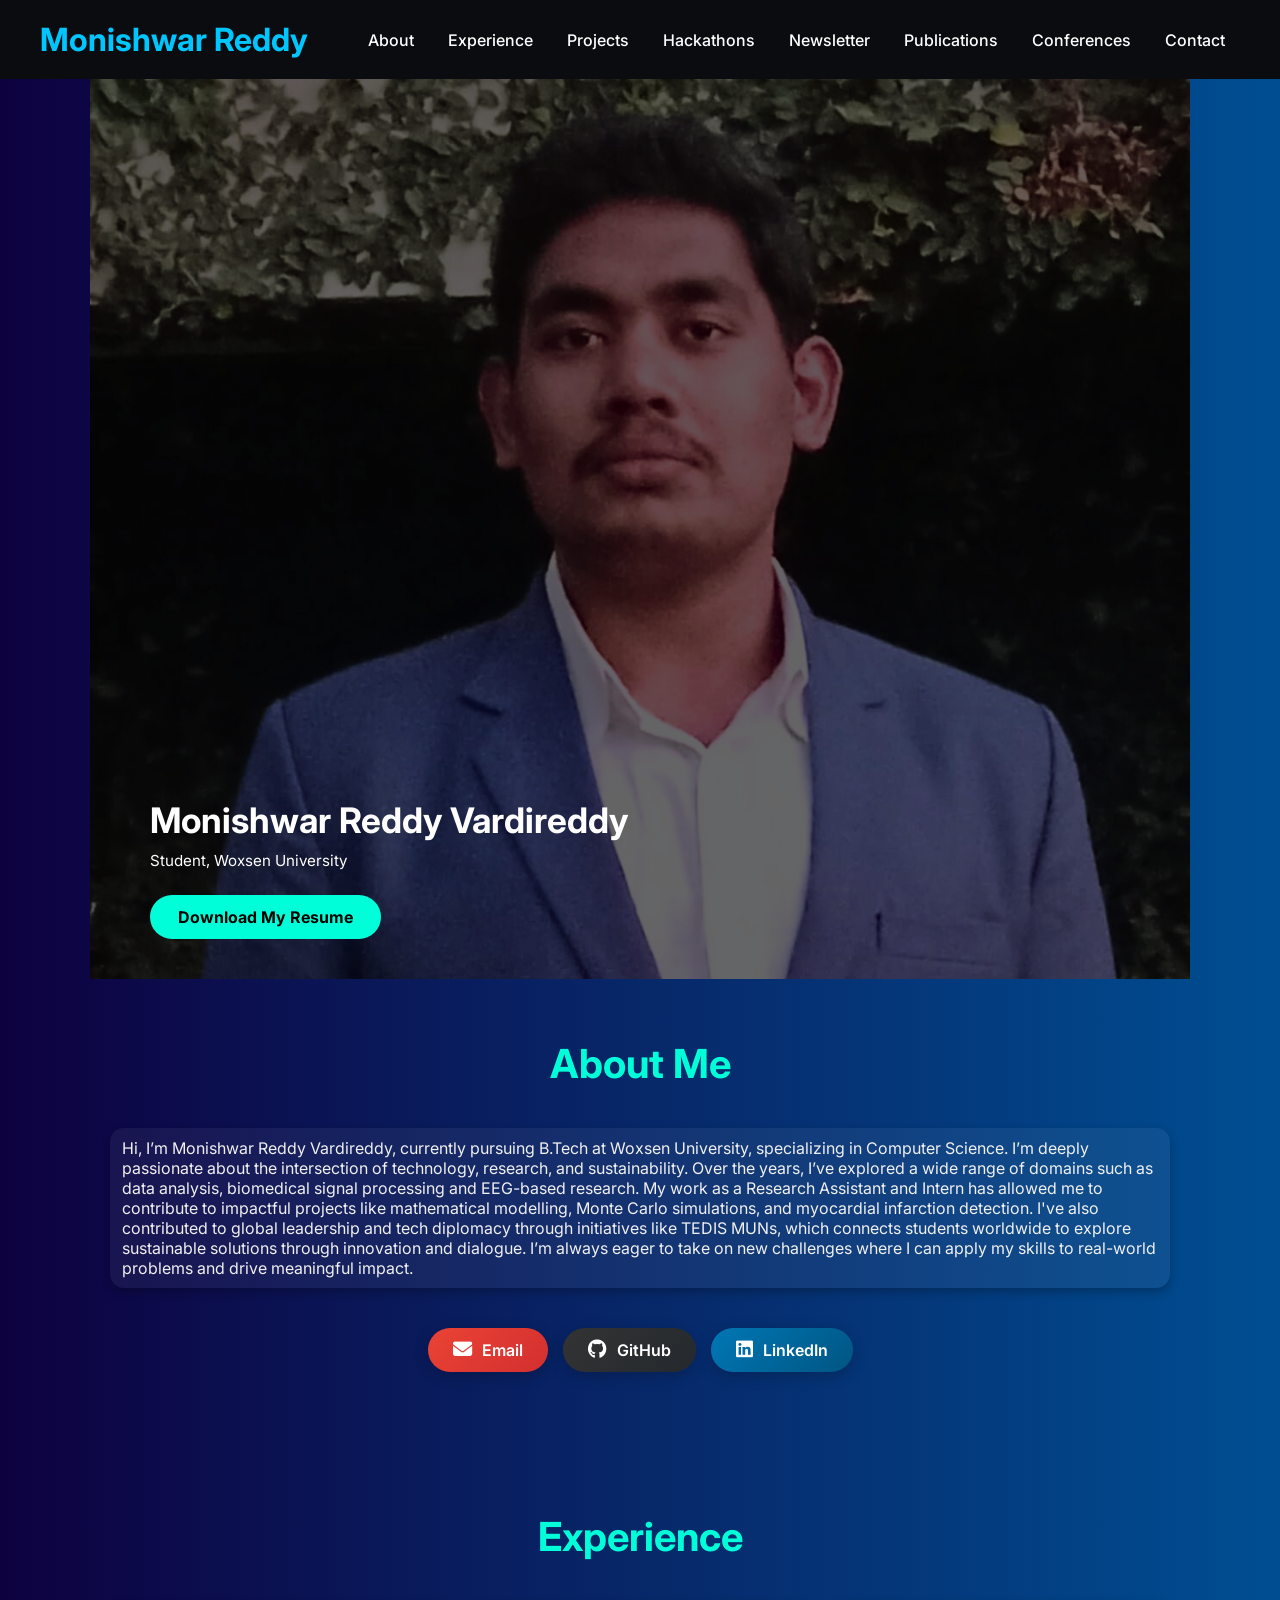
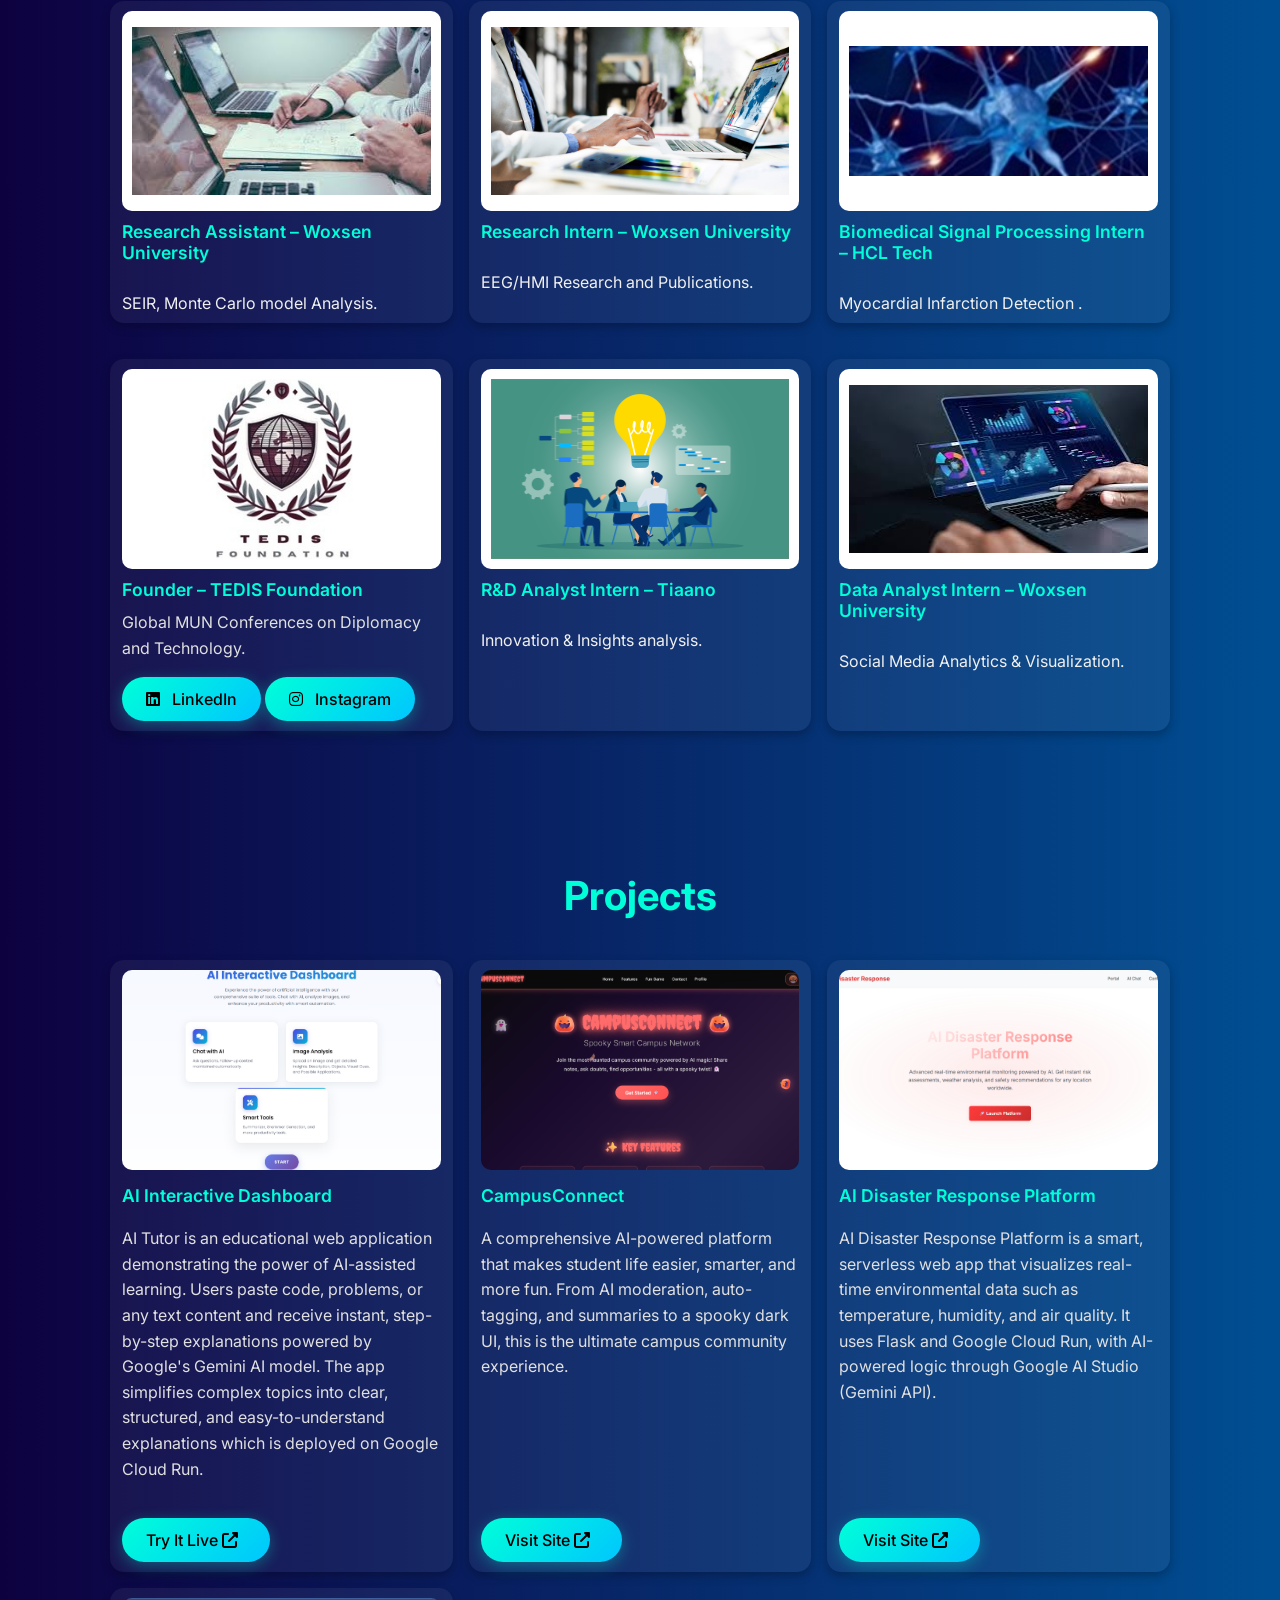
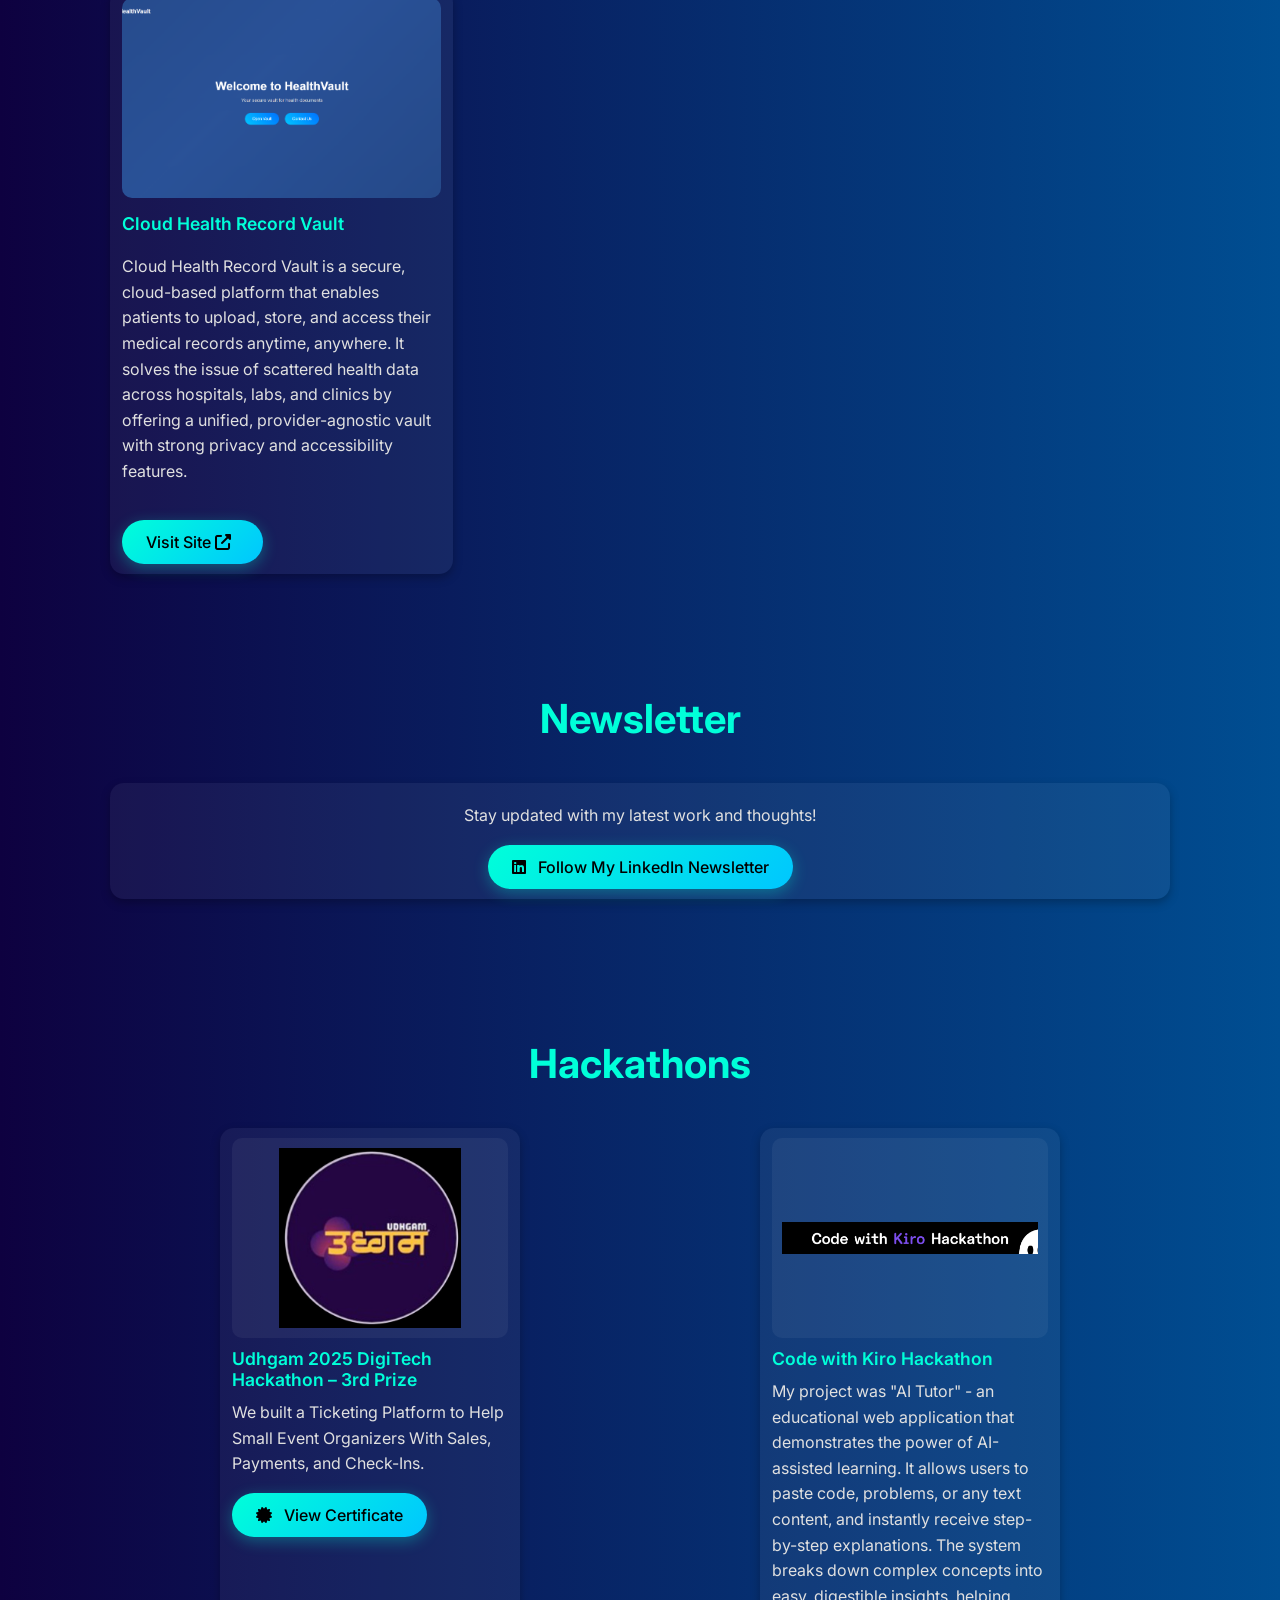
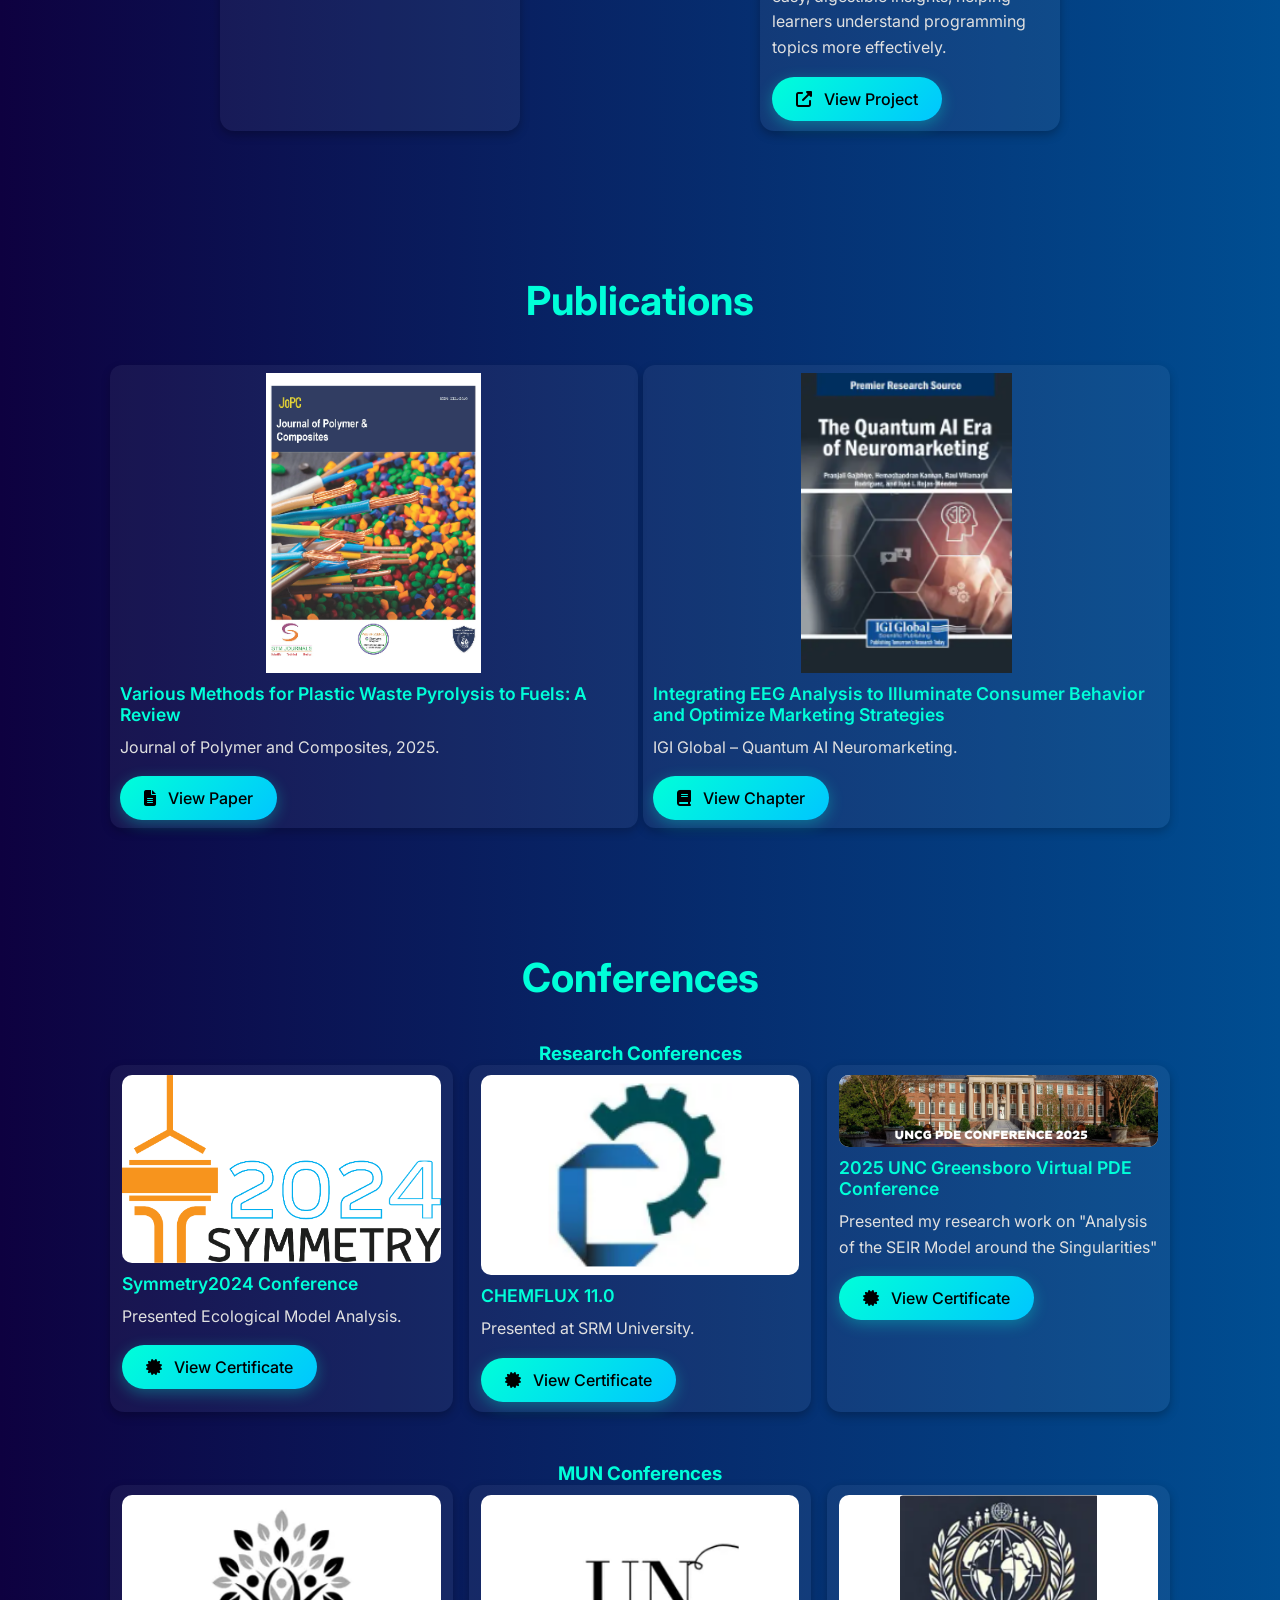
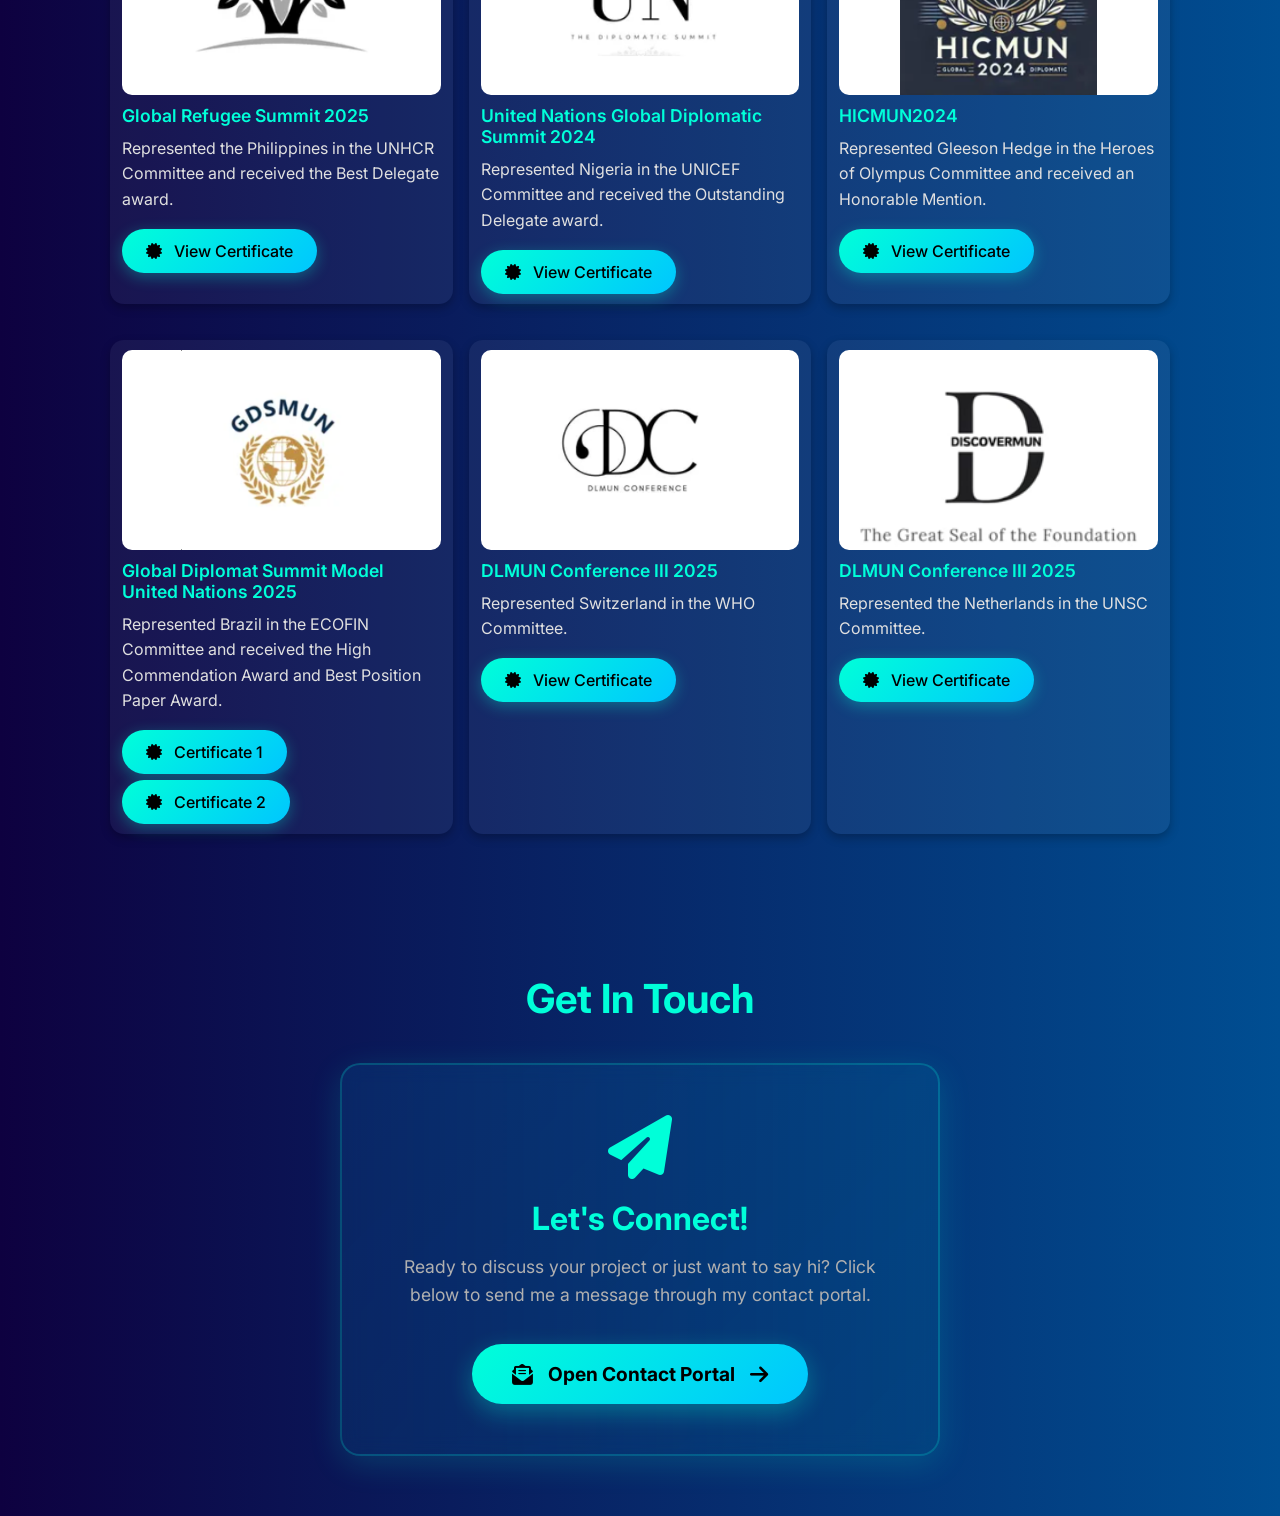
==== index.html @ 196ec6c8 "Updated website with new version" ====
<!DOCTYPE html>
<html lang="en">
<head>
  <meta charset="UTF-8">
  <meta name="viewport" content="width=device-width, initial-scale=1.0">
  <title>V. Monishwar Reddy  | Portfolio</title>
  <link rel="stylesheet" href="https://cdnjs.cloudflare.com/ajax/libs/font-awesome/6.4.0/css/all.min.css">
  <link href="https://fonts.googleapis.com/css2?family=Inter:wght@400;600;700&display=swap" rel="stylesheet">
  <style>
    * {
      margin: 0;
      padding: 0;
      box-sizing: border-box;
      font-family: 'Inter', sans-serif;
      scroll-behavior: smooth;
    }

    body {
      background: linear-gradient(to right, #0e0140, #004e92);
      color: #f0f0f0;
    }

    header {
      background: #0b0c10;
      padding: 20px 40px;
      display: flex;
      justify-content: space-between;
      align-items: center;
      flex-wrap: wrap;
      position: sticky;
      top: 0;
      z-index: 999;
    }

    header h1 {
      font-size: 2rem;
      color: #00c6ff;
    }

    nav a {
      color: #fff;
      margin: 0 15px;
      text-decoration: none;
      font-weight: 500;
      transition: color 0.3s;
    }

    nav a:hover {
      color: #00ffd9;
    }

    .hero {
      background: #6e6d6d; /* Fallback */
      display: flex;
      align-items: flex-end;
      justify-content: flex-start;
      height: 100vh; /* Full viewport height */
      width: 100vw; /* Full viewport width */
      text-align: left;
      position: relative;
      padding: 40px 60px;
      overflow: hidden;
    }
    .slideshow-container {
      position: absolute;
      top: 0;
      left: 0;
      height: 100vh;
      width: 100%;
      z-index: 0;
      overflow: hidden;
    }

    .slide {
      position: absolute;
      top: 0;
      left: 0;
      width: 100%;
      height: 100%;

      object-fit: cover;
      opacity: 0;
      transition: opacity 1s ease-in-out;
    }

    .slide.active {
      opacity: 1; /* Set this to your preferred opacity */
      z-index: 1;
    }

    .hero::after {
      content: "";
      position: absolute;
      inset: 0;
      background: rgba(0, 0, 0, 0.6);
    }

    .hero-content {
      position: relative;
      max-width: 500px;
      color: #fff;
      z-index: 1;
      text-align: absolute;
    }

    .hero-content h1 {
      font-size: 2.2rem;
      margin-bottom: 10px;
    }

    .hero-content p {
      font-size: 0.95rem;
      margin: 5px 0;
    }

    .resume-button {
      background: #00ffd9;
      color: #000;
      padding: 12px 28px;
      border-radius: 30px;
      text-decoration: none;
      font-weight: bold;
      margin-top: 20px;
      display: inline-block;
    }

    .resume-button:hover {
      background: #0ff;
    }

    section {
      padding: 60px 20px;
      max-width: 1100px;
      margin: auto;
    }

    section h2 {
      text-align: center;
      font-size: 2.5rem;
      color: #00ffd9;
      margin-bottom: 40px;
    }

    .card, .card-grid .card {
      background: rgba(255, 255, 255, 0.05);
      padding: 10px 12px;
      border-radius: 14px;
      box-shadow: 0 4px 10px rgba(0,0,0,0.25);
      margin-bottom: 20px;
      transition: transform 0.3s;
    }

    .card:hover {
      transform: translateY(-5px);
    }

    .card-grid {
      display: grid;
      grid-template-columns: repeat(auto-fit, minmax(280px, 1fr));
      gap: 16px;
    }

    .card img {
      width: 100%;
      height: auto;
      max-height: 300px; /* Fixed height */

      object-fit: Cover;

      border-radius: 10px;
      margin-bottom: 10px;
      background: None; 
      padding: 0; /* Optional padding inside the white box */
      display: block;
      margin: 0 auto 10px auto;
      
    }
    .tedis-img {
      width: auto;
      height: auto;
       /* you can adjust this to make it bigger */
      object-fit: contain;
      display: block;
      margin: 0 auto 10px auto;
      background-color: #fff; /* optional for logos */
      padding: 8px;
      border-radius: 10px;
    }

    /* Make all Experience section images equal size */
    #Experience .card img {
      width: 100%;
      height: 200px;
      object-fit: contain;
      background-color: #fff;
      padding: 10px;
      border-radius: 10px;
      margin-bottom: 10px;
    }

    #publications .card-grid {
      display: grid;
      grid-template-columns: repeat(auto-fit, minmax(280px, 1fr));
      gap: 5px;
    }

    #publications .card {
      background: rgba(255, 255, 255, 0.05);
      padding: 8px 10px;
      border-radius: 12px;
      box-shadow: 0 4px 10px rgba(0, 0, 0, 0.2);
      transition: transform 0.3s;
      margin-bottom: 5px;
      width: 100%;
    }

    #publications .card img {
      width: 100%;
      height: auto;
      object-fit: contain;
      border-radius: 10px;
      margin-bottom: 10px;
      background: transparent;
    }

    #conferences .card img {
      height: auto !important;
      max-height: 200px !important;
      object-fit: contain !important;
      background-color: #fff;
    }
    #hackathons .card-grid {
      display: grid;
      grid-template-columns: repeat(auto-fit, minmax(280px, 1fr));
      gap: 20px;
    }

    #hackathons .card {
      background: rgba(255, 255, 255, 0.05);
      padding: 10px 12px;
      border-radius: 14px;
      box-shadow: 0 4px 10px rgba(0, 0, 0, 0.25);
      transition: transform 0.3s;
      margin-bottom: 25px;
      max-width: 300px;                   /* Set max width for uniformity */
      margin-left: auto;
      margin-right: auto;
    }

    #hackathons .card img {
      width: 100%;
      height: 200px;
      object-fit: contain;
      border-radius: 10px;
      margin-bottom: 10px;
      background-color: rgba(255, 255, 255, 0.05);
      padding: 10px;
    }
    .card strong {
      display: block;
      margin-bottom: 10px;
      font-weight: 600;
      color: #00ffd9;
      font-size: 1.1rem;
    }

    .card p {
      margin: 10px 0;
      line-height: 1.6;
      color: #e0e0e0;
    }

    .card a {
      display: inline-block;
      margin-top: 6px;
      color: #00ffd9;
      text-decoration: none;
      font-weight: 500;
    }

    .card a:hover {
      text-decoration: underline;
      color: #00c6ff;
    }

    /* Button Links for Cards */
    .btn-link {
      display: block;
      background: linear-gradient(135deg, #00ffd9, #00c6ff);
      color: #000 !important;
      padding: 12px 24px;
      border-radius: 25px;
      text-decoration: none;
      font-weight: 700;
      margin-top: 12px;
      transition: all 0.3s ease;
      box-shadow: 0 4px 15px rgba(0, 255, 217, 0.3);
      text-align: center;
      width: fit-content;
    }

    .btn-link:hover {
      transform: translateY(-2px);
      box-shadow: 0 6px 20px rgba(0, 255, 217, 0.5);
      text-decoration: none;
      color: #000 !important;
    }

    .btn-link i {
      margin-right: 8px;
    }

    /* Projects Section */
    #projects .card {
      display: flex;
      flex-direction: column;
      height: 100%;
    }

    #projects .card img {
      width: 100%;
      height: 200px;
      object-fit: cover;
      border-radius: 10px;
      margin-bottom: 15px;
    }

    #projects .card-content {
      flex: 1;
      display: flex;
      flex-direction: column;
    }

    #projects .card p {
      flex: 1;
      margin: 10px 0;
      line-height: 1.6;
    }
    #newsletter .card {
      text-align: center;
    }

    .newsletter-button {
      background-color: #000011;
      color: #00ffd9;
      padding: 12px 25px;
      border-radius: 30px;
      display: inline-block;
      font-weight: 600;
    }

    /* Social Links Buttons */
    .social-links-card {
      display: flex;
      gap: 15px;
      justify-content: center;
      flex-wrap: wrap;
      margin-top: 20px;
      padding: 20px;
    }

    .social-btn {
      display: inline-flex;
      align-items: center;
      gap: 10px;
      padding: 12px 25px;
      border-radius: 30px;
      text-decoration: none;
      font-weight: 600;
      font-size: 1rem;
      transition: all 0.3s ease;
      box-shadow: 0 4px 15px rgba(0, 0, 0, 0.2);
    }

    .social-btn i {
      font-size: 1.2rem;
    }

    .email-btn {
      background: linear-gradient(135deg, #ea4335, #d32f2f);
      color: #fff;
    }

    .email-btn:hover {
      transform: translateY(-3px);
      box-shadow: 0 6px 20px rgba(234, 67, 53, 0.4);
    }

    .github-btn {
      background: linear-gradient(135deg, #333, #24292e);
      color: #fff;
    }

    .github-btn:hover {
      transform: translateY(-3px);
      box-shadow: 0 6px 20px rgba(36, 41, 46, 0.4);
    }

    .linkedin-btn {
      background: linear-gradient(135deg, #0077b5, #005582);
      color: #fff;
    }

    .linkedin-btn:hover {
      transform: translateY(-3px);
      box-shadow: 0 6px 20px rgba(0, 119, 181, 0.4);
    }

    /* Contact Portal Card */
    .contact-portal-card {
      background: linear-gradient(135deg, rgba(0, 198, 255, 0.1), rgba(0, 255, 217, 0.05));
      border: 2px solid rgba(0, 255, 217, 0.2);
      border-radius: 20px;
      padding: 50px 40px;
      max-width: 600px;
      margin: 0 auto;
      box-shadow: 0 8px 32px rgba(0, 255, 217, 0.15);
      backdrop-filter: blur(10px);
      text-align: center;
    }

    .contact-header {
      margin-bottom: 35px;
    }

    .contact-header i {
      font-size: 4rem;
      color: #00ffd9;
      margin-bottom: 20px;
      display: block;
    }

    .contact-header h3 {
      font-size: 2rem;
      color: #00ffd9;
      margin-bottom: 15px;
    }

    .contact-header p {
      color: #b0b0b0;
      font-size: 1.1rem;
      line-height: 1.6;
    }

    .contact-portal-btn {
      display: inline-flex;
      align-items: center;
      gap: 15px;
      background: linear-gradient(135deg, #00ffd9, #00c6ff);
      color: #000;
      padding: 18px 40px;
      border-radius: 50px;
      text-decoration: none;
      font-size: 1.2rem;
      font-weight: 700;
      transition: all 0.3s ease;
      box-shadow: 0 8px 25px rgba(0, 255, 217, 0.3);
    }

    .contact-portal-btn:hover {
      transform: translateY(-5px);
      box-shadow: 0 12px 35px rgba(0, 255, 217, 0.5);
    }

    .contact-portal-btn i {
      font-size: 1.3rem;
    }

    footer {
      background: #0b0c10;
      text-align: center;
      padding: 30px 20px;
      font-size: 0.9rem;
      color: #aaa;
    }

    section.visible {
      opacity: 1;
      transform: translateY(0);
      transition: opacity 0.6s ease-out, transform 0.6s ease-out;
    }

    section:not(.visible) {
      opacity: 0;
      transform: translateY(40px);
    }

    @media (max-width: 768px) {
      header {
        flex-direction: column;
        align-items: flex-start;
      }

      nav {
        display: flex;
        flex-wrap: wrap;
        gap: 15px;
        margin-top: 10px;
      }

      .hero-content h1 {
        font-size: 2.2rem;
      }

      .hero-content p {
        font-size: 1rem;
      }

      .card-grid {
        grid-template-columns: 1fr;
      }
      .tedis-img {
        height: 100px;
        width: auto;
        object-fit: contain;
        display: block;
        margin: 0 auto 10px auto;
        background-color: transparent;
      }

      .contact-portal-card {
        padding: 35px 25px;
      }

      .contact-header h3 {
        font-size: 1.5rem;
      }

      .contact-portal-btn {
        font-size: 1rem;
        padding: 15px 30px;
      }

      .social-links-card {
        flex-direction: column;
        align-items: stretch;
      }

      .social-btn {
        justify-content: center;
      }
    }
    
  </style>
  <script>
    window.addEventListener('scroll', () => {
      document.querySelectorAll('section').forEach(section => {
        const top = section.getBoundingClientRect().top;
        const threshold = window.innerHeight * 0.85;
        if (top < threshold) {
          section.classList.add('visible');
        }
      });
    });

  </script>
</head>
<body>
  <header>
    <h1>Monishwar Reddy</h1>
    <nav>
      <a href="#about">About</a>
      <a href="#Experience">Experience</a>
      <a href="#projects">Projects</a>
      <a href="#hackathons">Hackathons</a>
      <a href="#newsletter">Newsletter</a>
      <a href="#publications">Publications</a>
      <a href="#conferences">Conferences</a>
      <a href="#contact">Contact</a>
    </nav>
  </header>

  <section class="hero">
    <div class="slideshow-container">
    <img class="slide" src="monishwar-1.jpg" alt="Slide 1" />
    <img class="slide" src="monishwares-2.jpeg" alt="Slide 2" />
    <img class="slide" src="monishwar-3.jpeg" alt="Slide 3" />
    <img class="slide" src="monishwar-4.jpeg" alt="Slide 4" />
    <img class="slide" src="monishwar-5.jpeg" alt="Slide 5" />
    <img class="slide" src="monishwar-6.jpeg" alt="Slide 6" />
    </div>
    <div class="hero-content">
      <h1>Monishwar Reddy Vardireddy</h1>
      <p>Student, Woxsen University</p>
      <a href="Resume (2).pdf" class="resume-button" download>Download My Resume</a>
    </div>

  </section>

  <section id="about">
    <h2>About Me</h2>
    <div class="card">
      Hi, I’m Monishwar Reddy Vardireddy, currently pursuing B.Tech at Woxsen University, specializing in Computer Science. I’m deeply passionate about the intersection of technology, research, and sustainability. Over the years, I’ve explored a wide range of domains such as data analysis, biomedical signal processing and EEG-based research. My work as a Research Assistant and Intern has allowed me to contribute to impactful projects like mathematical modelling, Monte Carlo simulations, and myocardial infarction detection.
      I've also contributed to global leadership and tech diplomacy through initiatives like TEDIS MUNs, which connects students worldwide to explore sustainable solutions through innovation and dialogue. I’m always eager to take on new challenges where I can apply my skills to real-world problems and drive meaningful impact.
    </div>
    <div class="social-links-card">
      <a href="mailto:monishwar26413@gmail.com" class="social-btn email-btn">
        <i class="fas fa-envelope"></i> Email
      </a>
      <a href="https://github.com/monishwar-reddy" target="_blank" class="social-btn github-btn">
        <i class="fab fa-github"></i> GitHub
      </a>
      <a href="https://www.linkedin.com/in/monishwar-reddy-vardireddy-b41991282/" target="_blank" class="social-btn linkedin-btn">
        <i class="fab fa-linkedin"></i> LinkedIn
      </a>
    </div>
  </section>

  <section id="Experience">
    <h2>Experience</h2>
    <div class="card-grid">
      <div class="card">
        <img src="downloads-1.jpg" alt="RA" class="tedis-img">
        <strong>Research Assistant – Woxsen University</strong><br>
        SEIR, Monte Carlo model Analysis.
      </div>
      <div class="card">
        <img src="dowmload-2.jpeg" alt="Intern" class="fix-bg">
        <strong>Research Intern – Woxsen University</strong><br>
        EEG/HMI Research and Publications.
      </div>
      <div class="card">
        <img src="downloads-3.jpg" alt="HCL" class="fix-bg">
        <strong>Biomedical Signal Processing Intern – HCL Tech</strong><br>
        Myocardial Infarction Detection .
      </div>
      <div class="card">
        <img src="downloads-4.jpg" alt="TEDIS" class="tedis-img">
        <strong>Founder – TEDIS Foundation</strong>
        <p>Global MUN Conferences on Diplomacy and Technology.</p>
        <a href="https://www.linkedin.com/company/tedis-foundation/" target="_blank" class="btn-link">
          <i class="fab fa-linkedin"></i> LinkedIn
        </a>
        <a href="https://www.instagram.com/tedis_foundation?igsh=MXhwdDZobXM3c2RqcA==" target="_blank" class="btn-link">
          <i class="fab fa-instagram"></i> Instagram
        </a>
      </div>
      <div class="card">
        <img src="downloads-5.jpg" alt="Tiaano">
        <strong>R&D Analyst Intern – Tiaano</strong><br>
        Innovation & Insights analysis.
      </div>
      <div class="card">
        <img src="downloads-6.jpg" alt="DA">
        <strong>Data Analyst Intern – Woxsen University</strong><br>
        Social Media Analytics & Visualization.
      </div>
    </div>
  </section>

  <section id="projects">
    <h2>Projects</h2>
    <div class="card-grid">
      <div class="card">
        <img src="ai-dashboard.png" alt="AI Interactive Dashboard">
        <div class="card-content">
          <strong>AI Interactive Dashboard</strong>
          <p>AI Tutor is an educational web application demonstrating the power of AI-assisted learning. Users paste code, problems, or any text content and receive instant, step-by-step explanations powered by Google's Gemini AI model. The app simplifies complex topics into clear, structured, and easy-to-understand explanations which is deployed on Google Cloud Run.</p>
          <a href="https://ai-interactive-dashboard-834196002468.asia-south1.run.app/" target="_blank" class="btn-link">
            Try It Live <i class="fas fa-external-link-alt"></i>
          </a>
        </div>
      </div>
      <div class="card">
        <img src="campusconnect.png" alt="CampusConnect">
        <div class="card-content">
          <strong>CampusConnect</strong>
          <p>A comprehensive AI-powered platform that makes student life easier, smarter, and more fun. From AI moderation, auto-tagging, and summaries to a spooky dark UI, this is the ultimate campus community experience.</p>
          <a href="https://kiroween-bulletin.netlify.app/" target="_blank" class="btn-link">
            Visit Site <i class="fas fa-external-link-alt"></i>
          </a>
        </div>
      </div>
      <div class="card">
        <img src="disaster-response.png" alt="AI Disaster Response Platform">
        <div class="card-content">
          <strong>AI Disaster Response Platform</strong>
          <p>AI Disaster Response Platform is a smart, serverless web app that visualizes real-time environmental data such as temperature, humidity, and air quality. It uses Flask and Google Cloud Run, with AI-powered logic through Google AI Studio (Gemini API).</p>
          <a href="https://ai-risk-dashboard-192565971483.asia-south1.run.app/" target="_blank" class="btn-link">
            Visit Site <i class="fas fa-external-link-alt"></i>
          </a>
        </div>
      </div>
      <div class="card">
        <img src="health-vault.png" alt="Cloud Health Record Vault">
        <div class="card-content">
          <strong>Cloud Health Record Vault</strong>
          <p>Cloud Health Record Vault is a secure, cloud-based platform that enables patients to upload, store, and access their medical records anytime, anywhere. It solves the issue of scattered health data across hospitals, labs, and clinics by offering a unified, provider-agnostic vault with strong privacy and accessibility features.</p>
          <a href="https://gorgeous-crostata-e51b2a.netlify.app/" target="_blank" class="btn-link">
            Visit Site <i class="fas fa-external-link-alt"></i>
          </a>
        </div>
      </div>
    </div>
  </section>

  <section id="newsletter">
    <h2>Newsletter</h2>
    <div class="card">
      <p>Stay updated with my latest work and thoughts!</p>
      <a href="https://www.linkedin.com/newsletters/7280177177575223296/" target="_blank" class="btn-link">
        <i class="fab fa-linkedin"></i> Follow My LinkedIn Newsletter
      </a>
    </div>
  </section>
  <section id="hackathons">
    <h2>Hackathons</h2>
    <div class="card-grid">
      <div class="card">
        <img src="hackback.jpeg" alt="Hackathon 1">
        <strong>Udhgam 2025 DigiTech Hackathon – 3rd Prize</strong>
        <p>We built a Ticketing Platform to Help Small Event Organizers With Sales, Payments, and Check-Ins.</p>
        <a href="Hack-1.jpeg" target="_blank" class="btn-link">
          <i class="fas fa-certificate"></i> View Certificate
        </a>
      </div>
      <div class="card">
        <img src="kiro-hackathon.png" alt="Code with Kiro Hackathon">
        <strong>Code with Kiro Hackathon</strong>
        <p>My project was "AI Tutor" - an educational web application that demonstrates the power of AI-assisted learning. It allows users to paste code, problems, or any text content, and instantly receive step-by-step explanations. The system breaks down complex concepts into easy, digestible insights, helping learners understand programming topics more effectively.</p>
        <a href="https://devpost.com/software/ai-tutor-ai-learning-companion" target="_blank" class="btn-link">
          <i class="fas fa-external-link-alt"></i> View Project
        </a>
      </div>
    </div>
  </section>
  <section id="publications">
    <h2>Publications</h2>
    <div class="card-grid">
      <div class="card">
        <img src="plastic-paper.png" alt="Plastic Waste Pyrolysis">
        <strong>Various Methods for Plastic Waste Pyrolysis to Fuels: A Review</strong>
        <p>Journal of Polymer and Composites, 2025.</p>
        <a href="https://journals.stmjournals.com/jopc/article=2025/view=215242/" target="_blank" class="btn-link">
          <i class="fas fa-file-alt"></i> View Paper
        </a>
      </div>
      <div class="card">
        <img src="eeg-neuromarketing.png" alt="EEG in Neuromarketing">
        <strong>Integrating EEG Analysis to Illuminate Consumer Behavior and Optimize Marketing Strategies</strong>
        <p>IGI Global – Quantum AI Neuromarketing.</p>
        <a href="http://www.igi-global.com/chapter/integrating-eeg-analysis-to-illuminate-consumer-behavior-and-optimize-marketing-strategies/365521" target="_blank" class="btn-link">
          <i class="fas fa-book"></i> View Chapter
        </a>
      </div>
    </div>
  </section>

  <section id="conferences">
    <h2>Conferences</h2>
    <h3 style="text-align:center; color:#00ffd9; margin-top:30px;">Research Conferences</h3>
    <div class="card-grid">
      <div class="card">
        <img src="symmetry2024.png" alt="Symmetry Conference">
        <strong>Symmetry2024 Conference</strong>
        <p>Presented Ecological Model Analysis.</p>
        <a href="Symmetry 2024 certificate.pdf" target="_blank" class="btn-link">
          <i class="fas fa-certificate"></i> View Certificate
        </a>
      </div>
      <div class="card">
        <img src="logo.png" alt="Chemflux Conference">
        <strong>CHEMFLUX 11.0</strong>
        <p>Presented at SRM University.</p>
        <a href="conference-2.png" target="_blank" class="btn-link">
          <i class="fas fa-certificate"></i> View Certificate
        </a>
      </div>
      <div class="card">
        <img src="unc-greensboro.png" alt="UNC Greensboro PDE Conference">
        <strong>2025 UNC Greensboro Virtual PDE Conference</strong>
        <p>Presented my research work on "Analysis of the SEIR Model around the Singularities"</p>
        <a href="unc-greensboro-cert.png" target="_blank" class="btn-link">
          <i class="fas fa-certificate"></i> View Certificate
        </a>
      </div>
    </div>

    <h3 style="text-align:center; color:#00ffd9; margin-top:30px;">MUN Conferences</h3>
    <div class="card-grid">
      <div class="card">
        <img src="GRS2025.png" alt="GRS I 2025">
        <strong>Global Refugee Summit 2025</strong>
        <p>Represented the Philippines in the UNHCR Committee and received the Best Delegate award.</p>
        <a href="GRS-2025-Cer.jpeg" target="_blank" class="btn-link">
          <i class="fas fa-certificate"></i> View Certificate
        </a>
      </div>
      <div class="card">
        <img src="UNGDS2024.png" alt="UNGDS2024">
        <strong>United Nations Global Diplomatic Summit 2024</strong>
        <p>Represented Nigeria in the UNICEF Committee and received the Outstanding Delegate award.</p>
        <a href="UNGDS2024cert.jpeg" target="_blank" class="btn-link">
          <i class="fas fa-certificate"></i> View Certificate
        </a>
      </div>
      <div class="card">
        <img src="HICMUN2024.png" alt="HICMUN2024">
        <strong>HICMUN2024</strong>
        <p>Represented Gleeson Hedge in the Heroes of Olympus Committee and received an Honorable Mention.</p>
        <a href="HICMUN2024cert.jpeg" target="_blank" class="btn-link">
          <i class="fas fa-certificate"></i> View Certificate
        </a>
      </div>
      <div class="card">
        <img src="GDS2025.png" alt="GDS2025">
        <strong>Global Diplomat Summit Model United Nations 2025</strong>
        <p>Represented Brazil in the ECOFIN Committee and received the High Commendation Award and Best Position Paper Award.</p>
        <a href="GDS2025cert-1.jpeg" target="_blank" class="btn-link">
          <i class="fas fa-certificate"></i> Certificate 1
        </a>
        <a href="GDS2025cert-2.jpeg" target="_blank" class="btn-link">
          <i class="fas fa-certificate"></i> Certificate 2
        </a>
      </div>
      <div class="card">
        <img src="DLMUNCSIII.png" alt="DLMUNCSIII">
        <strong>DLMUN Conference III 2025</strong>
        <p>Represented Switzerland in the WHO Committee.</p>
        <a href="DLMUNCSIIIcert.jpeg" target="_blank" class="btn-link">
          <i class="fas fa-certificate"></i> View Certificate
        </a>
      </div>
      <div class="card">
        <img src="DMUNfoundation-1.png" alt="DLMUNCSIII">
        <strong>DLMUN Conference III 2025</strong>
        <p>Represented the Netherlands in the UNSC Committee.</p>
        <a href="DMUNCONFERENCECER.jpg" target="_blank" class="btn-link">
          <i class="fas fa-certificate"></i> View Certificate
        </a>
      </div>
    </div>  
  </section>

  <section id="contact">
    <h2>Get In Touch</h2>
    <div class="contact-portal-card">
      <div class="contact-header">
        <i class="fas fa-paper-plane"></i>
        <h3>Let's Connect!</h3>
        <p>Ready to discuss your project or just want to say hi? Click below to send me a message through my contact portal.</p>
      </div>
      <a href="contact.html" class="contact-portal-btn">
        <i class="fas fa-envelope-open-text"></i>
        Open Contact Portal
        <i class="fas fa-arrow-right"></i>
      </a>
    </div>
  </section>
  
  <script>
    let slideIndex = 0;
    const slides = document.querySelectorAll(".slide");

    function showSlides() {
      slides.forEach((slide, index) => {
        slide.classList.remove("active");
      });

      slides[slideIndex].classList.add("active");
      slideIndex = (slideIndex + 1) % slides.length;
    }

    showSlides(); // Show the first one immediately
    setInterval(showSlides, 4000); // Change every 4s
  </script>

</body>
</html>
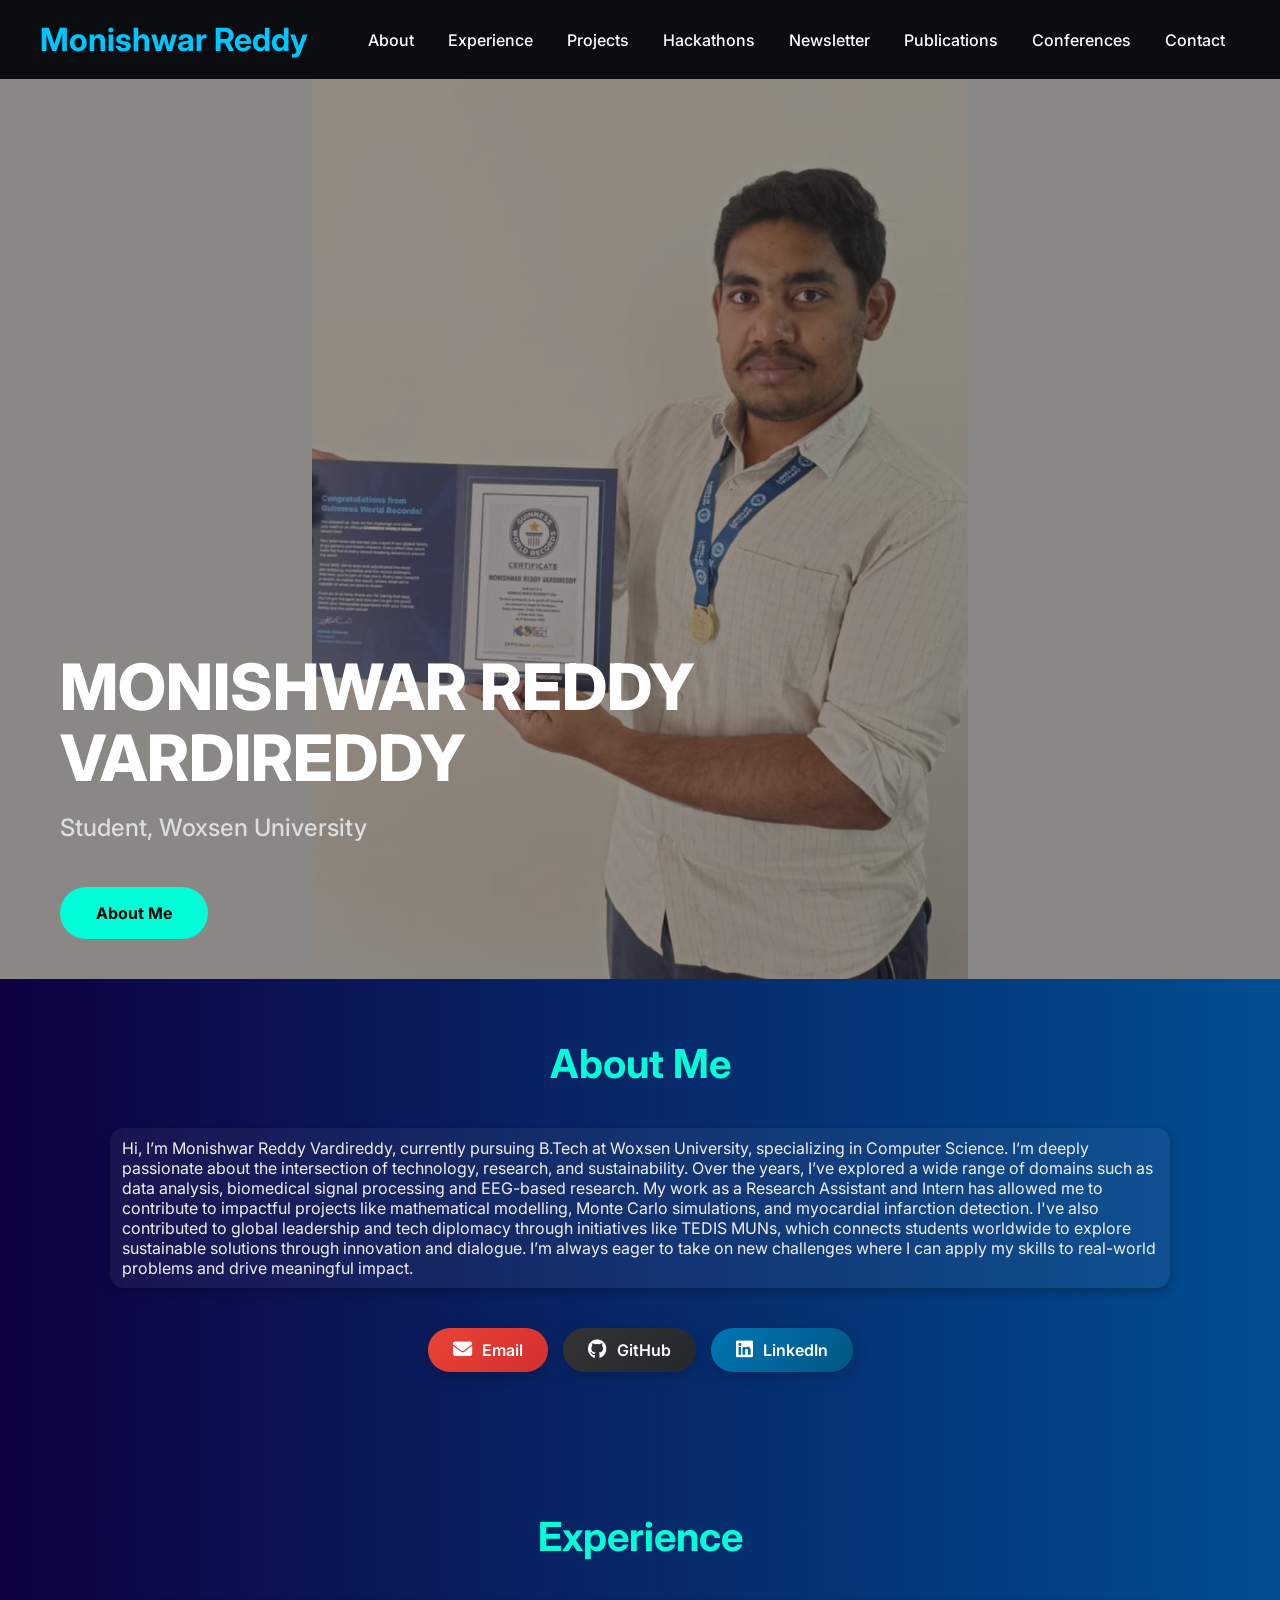
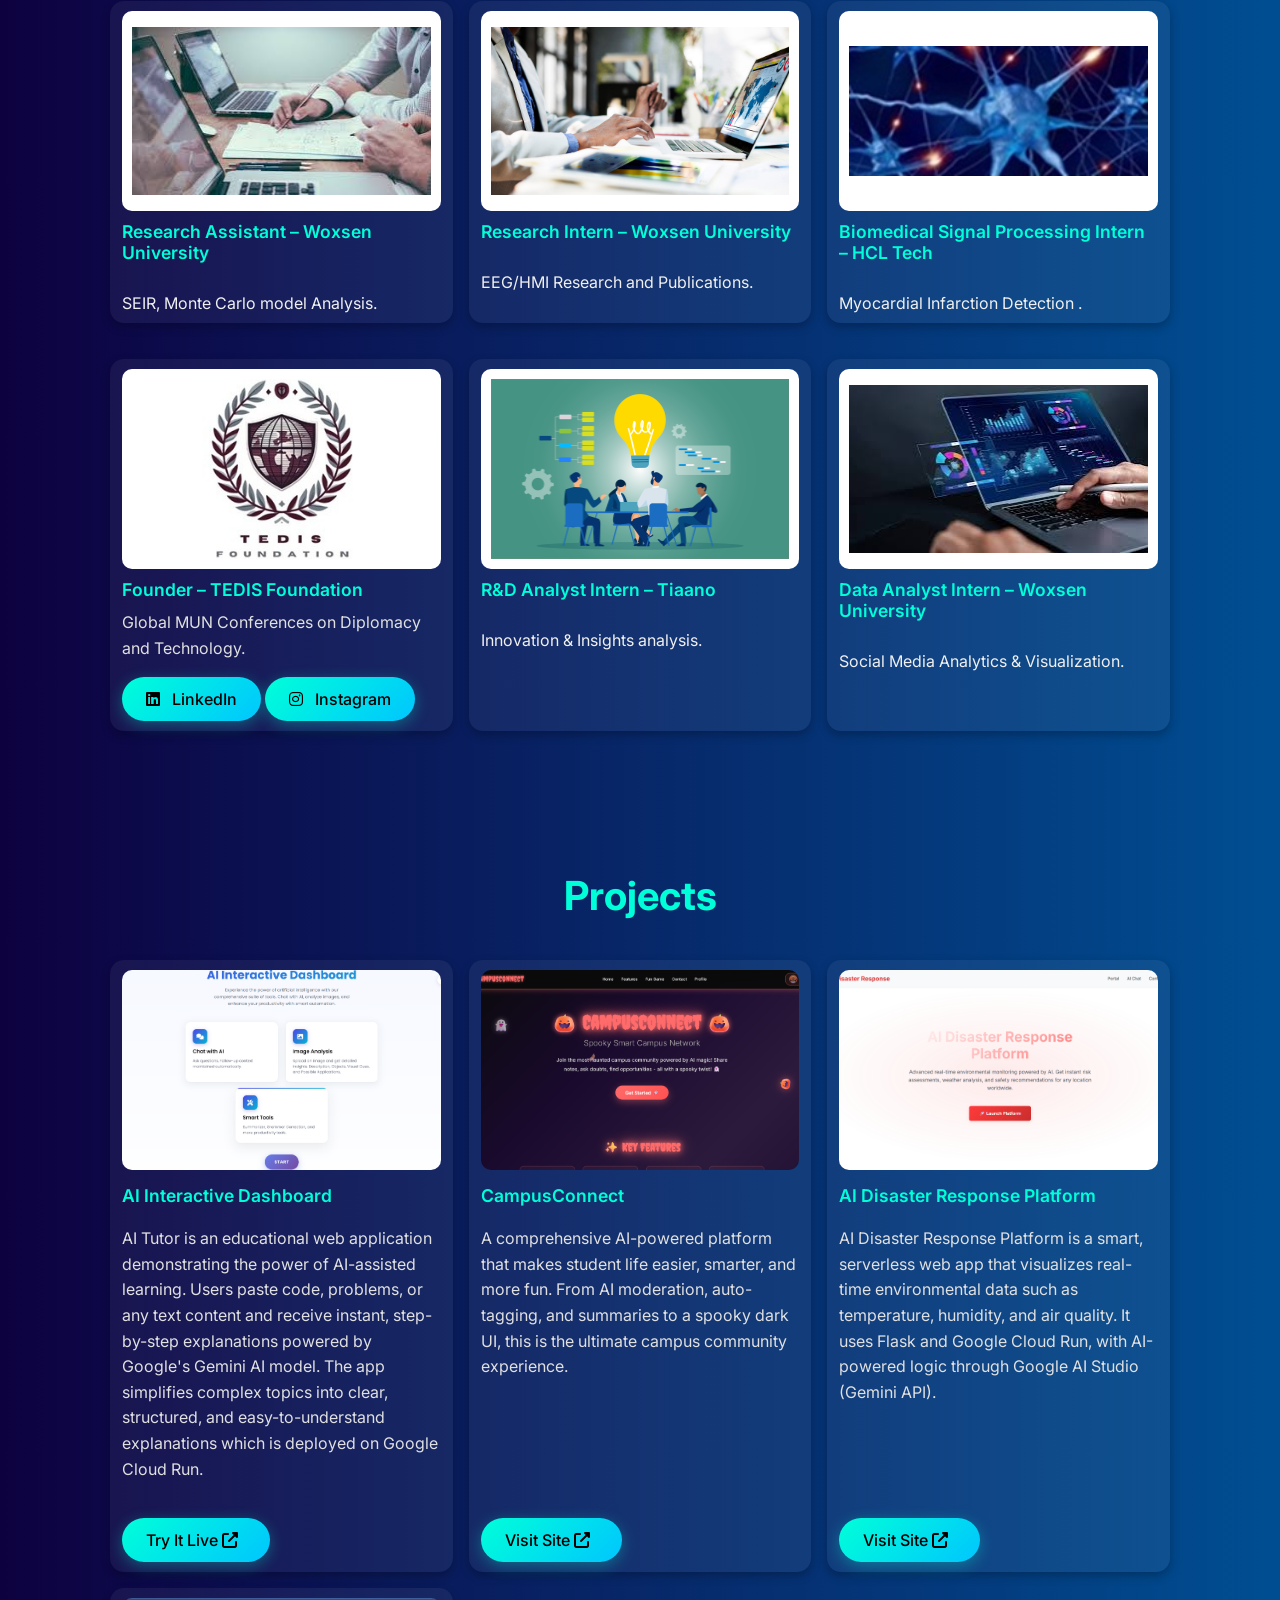
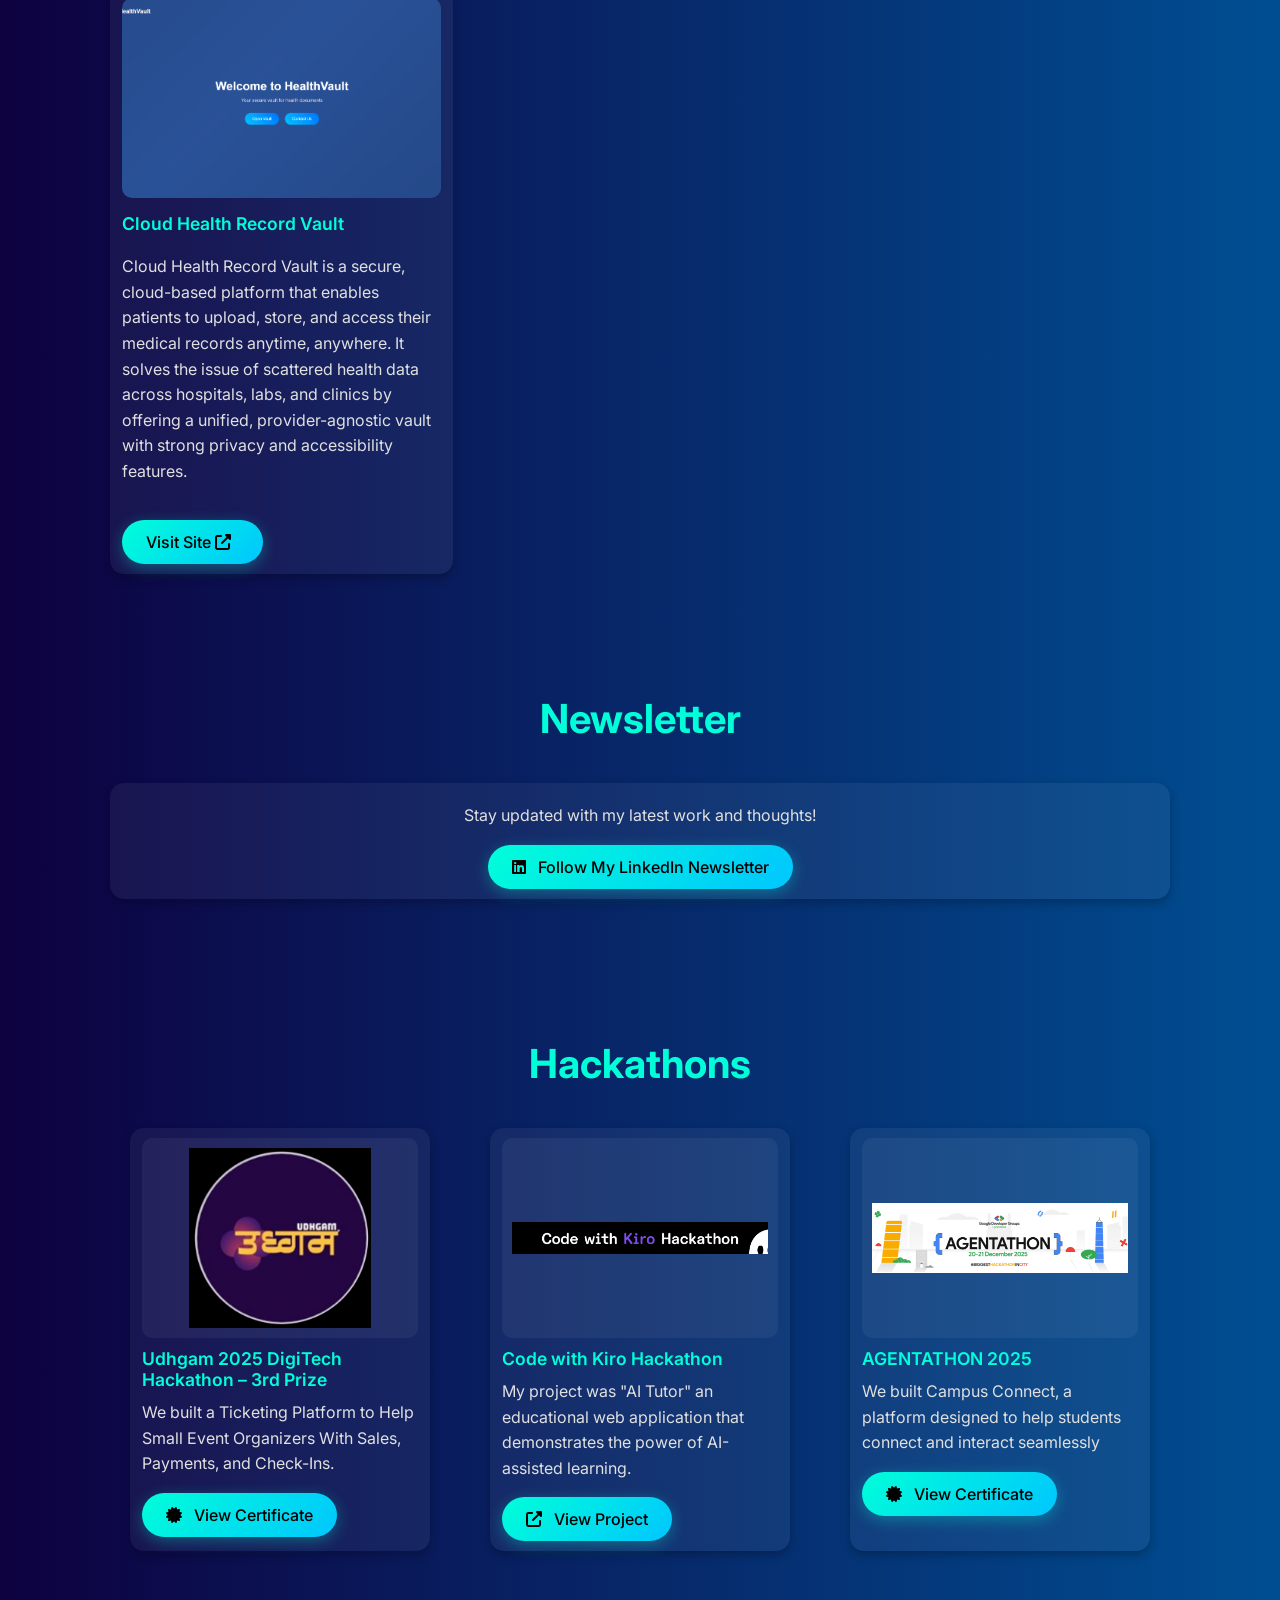
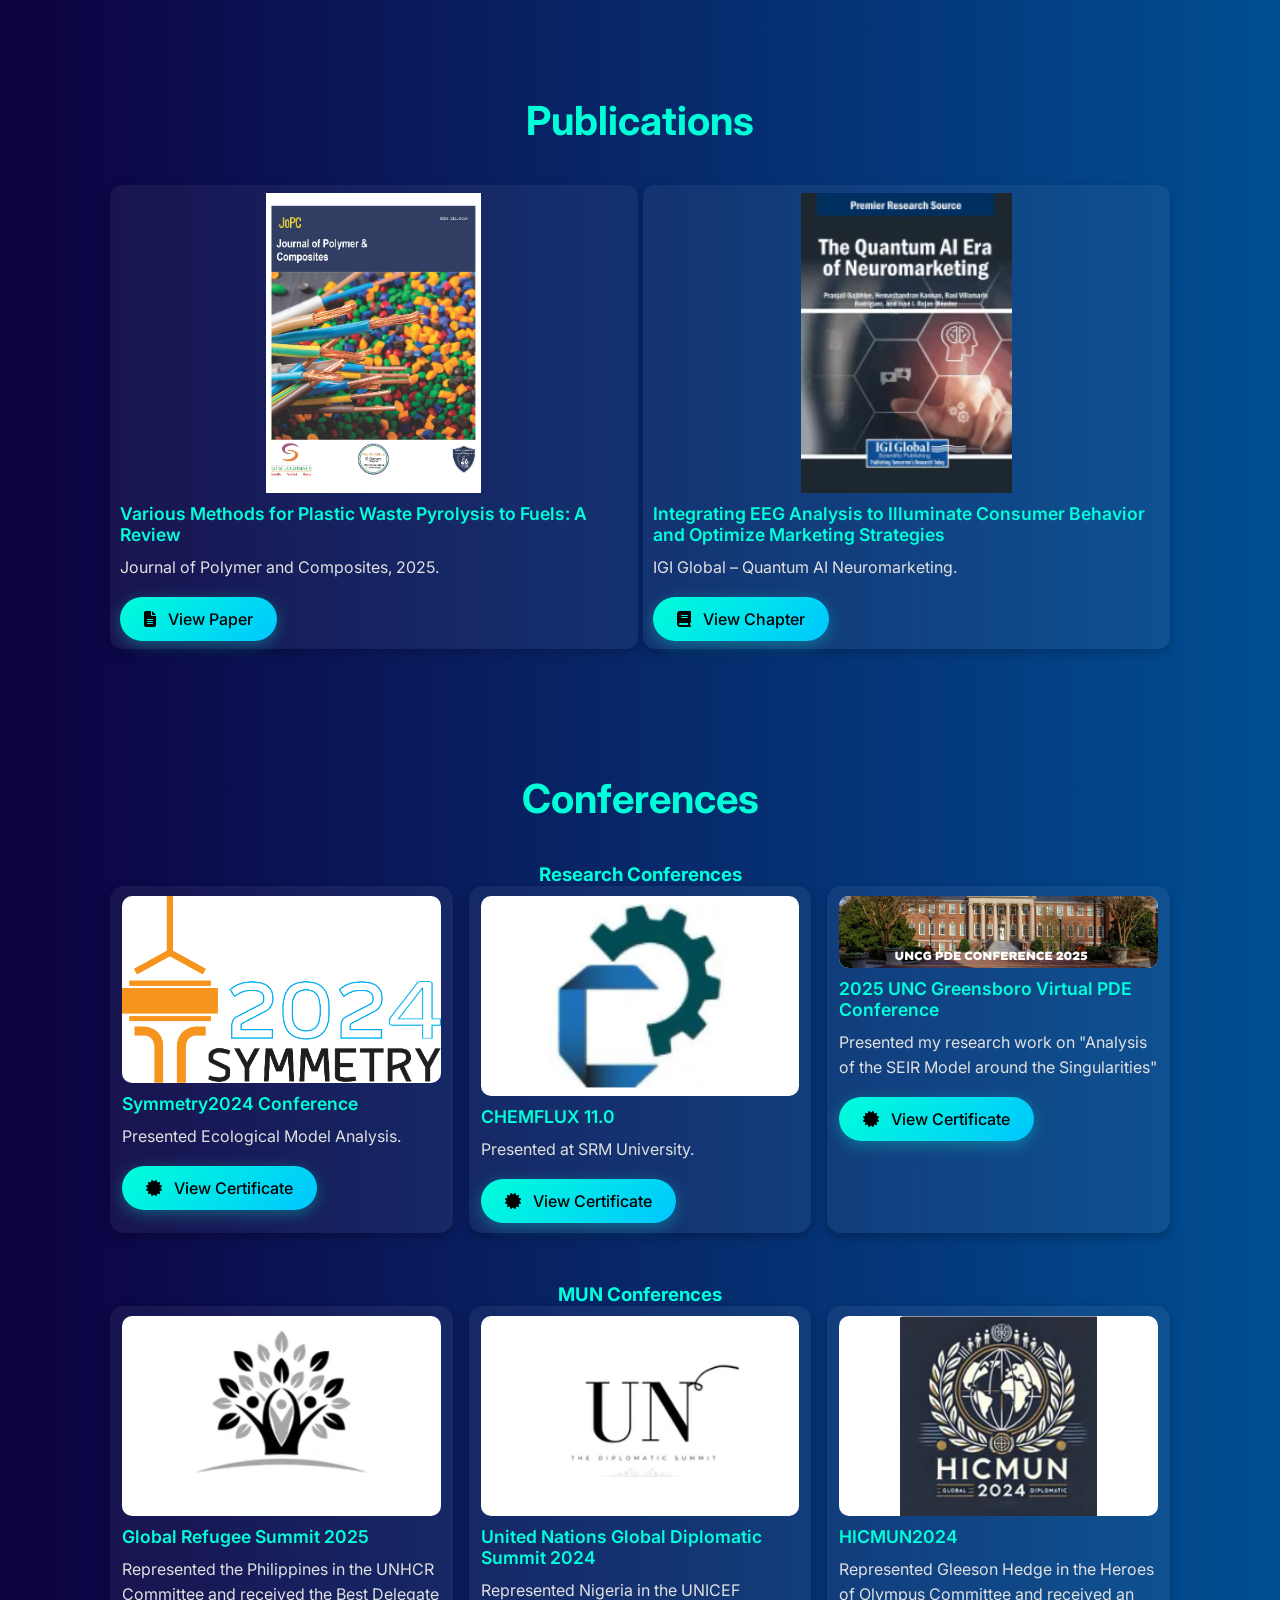
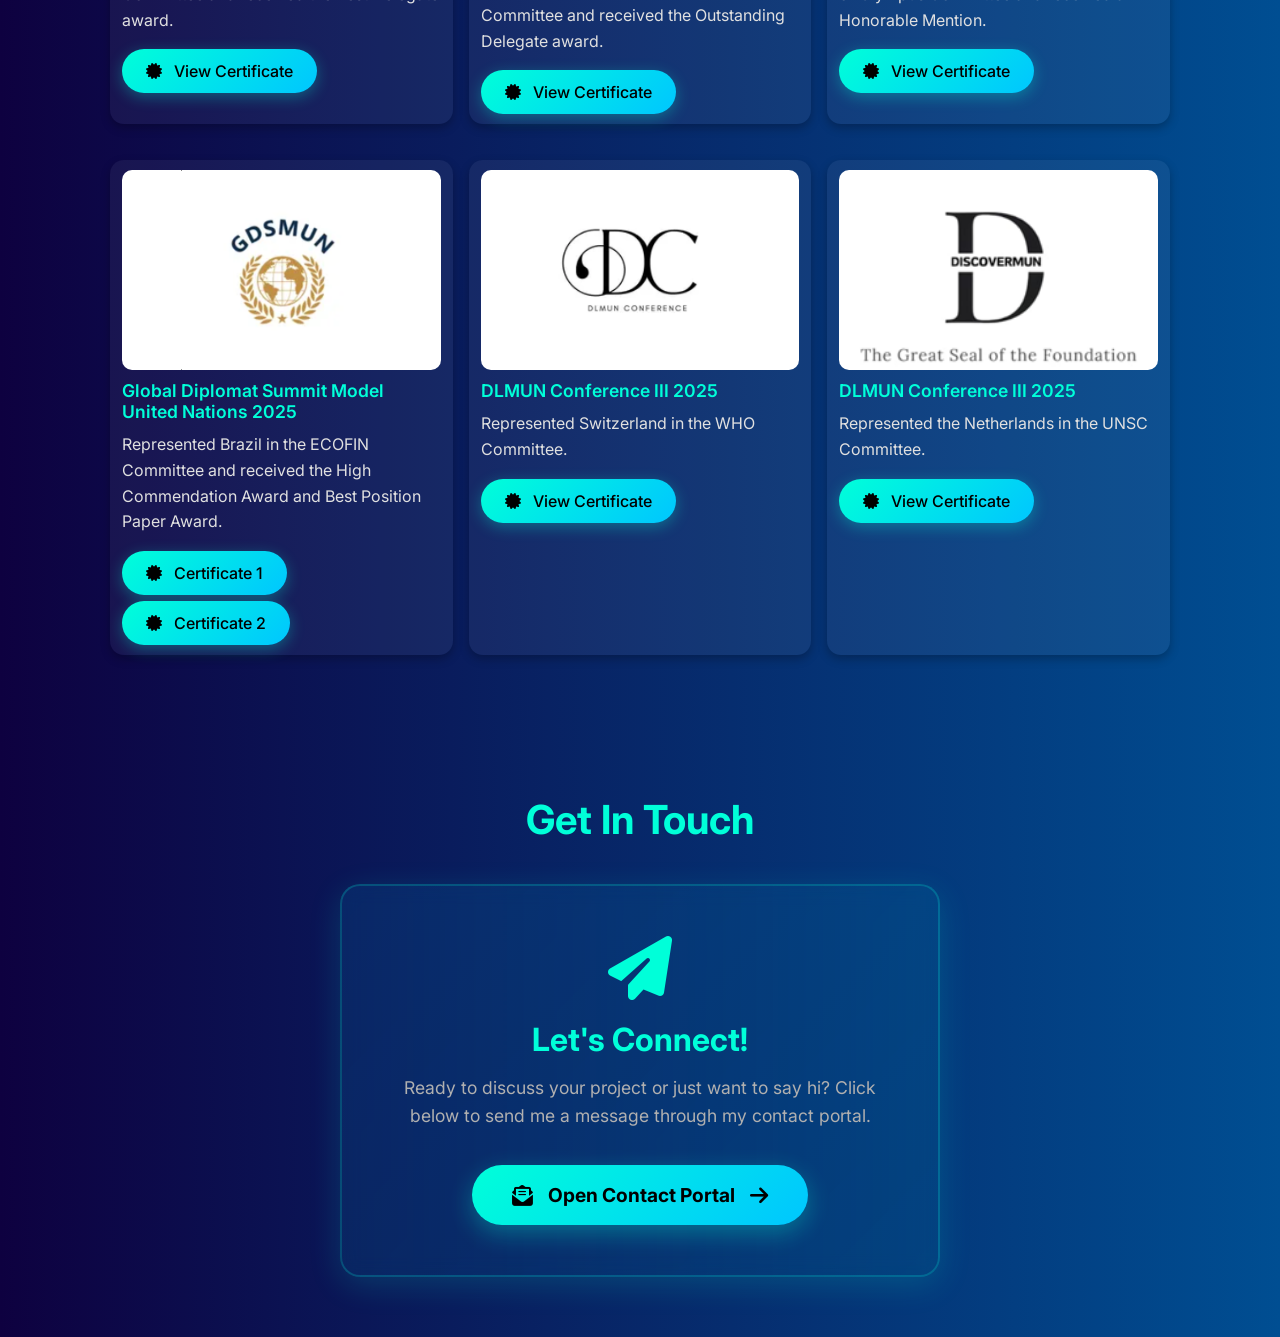
==== commit 4e660641: "Update portfolio: New resume, images, and Agentathon card" ====
--- a/index.html
+++ b/index.html
@@ -1,9 +1,10 @@
 <!DOCTYPE html>
 <html lang="en">
+
 <head>
   <meta charset="UTF-8">
   <meta name="viewport" content="width=device-width, initial-scale=1.0">
-  <title>V. Monishwar Reddy  | Portfolio</title>
+  <title>V. Monishwar Reddy | Portfolio</title>
   <link rel="stylesheet" href="https://cdnjs.cloudflare.com/ajax/libs/font-awesome/6.4.0/css/all.min.css">
   <link href="https://fonts.googleapis.com/css2?family=Inter:wght@400;600;700&display=swap" rel="stylesheet">
   <style>
@@ -50,17 +51,25 @@
     }
 
     .hero {
-      background: #6e6d6d; /* Fallback */
+      background: #6e6d6d;
+      /* Fallback */
       display: flex;
       align-items: flex-end;
       justify-content: flex-start;
-      height: 100vh; /* Full viewport height */
-      width: 100vw; /* Full viewport width */
+      height: 100vh;
+      /* Full viewport height */
+      width: 100vw;
+      /* Full viewport width */
+      max-width: 100%;
+      /* Override section max-width */
+      margin: 0;
+      /* Override section margin */
       text-align: left;
       position: relative;
       padding: 40px 60px;
       overflow: hidden;
     }
+
     .slideshow-container {
       position: absolute;
       top: 0;
@@ -71,6 +80,13 @@
       overflow: hidden;
     }
 
+    .slide.fit-full {
+      object-fit: contain !important;
+      object-position: center center !important;
+      background-color: #e6e2dd;
+      /* Matching beige background for seamless look */
+    }
+
     .slide {
       position: absolute;
       top: 0;
@@ -79,12 +95,14 @@
       height: 100%;
 
       object-fit: cover;
+      object-position: center center;
       opacity: 0;
       transition: opacity 1s ease-in-out;
     }
 
     .slide.active {
-      opacity: 1; /* Set this to your preferred opacity */
+      opacity: 1;
+      /* Set this to your preferred opacity */
       z-index: 1;
     }
 
@@ -92,31 +110,37 @@
       content: "";
       position: absolute;
       inset: 0;
-      background: rgba(0, 0, 0, 0.6);
+      background: rgba(0, 0, 0, 0.4);
     }
 
     .hero-content {
       position: relative;
-      max-width: 500px;
+      max-width: 800px;
       color: #fff;
       z-index: 1;
-      text-align: absolute;
+      text-align: left;
     }
 
     .hero-content h1 {
-      font-size: 2.2rem;
-      margin-bottom: 10px;
+      font-size: 4rem;
+      margin-bottom: 20px;
+      text-transform: uppercase;
+      font-weight: 800;
+      line-height: 1.1;
     }
 
     .hero-content p {
-      font-size: 0.95rem;
-      margin: 5px 0;
+      font-size: 1.5rem;
+      margin: 10px 0 25px 0;
+      font-weight: 500;
+      color: #ddd;
     }
 
     .resume-button {
       background: #00ffd9;
       color: #000;
-      padding: 12px 28px;
+      padding: 16px 36px;
+
       border-radius: 30px;
       text-decoration: none;
       font-weight: bold;
@@ -141,11 +165,12 @@
       margin-bottom: 40px;
     }
 
-    .card, .card-grid .card {
+    .card,
+    .card-grid .card {
       background: rgba(255, 255, 255, 0.05);
       padding: 10px 12px;
       border-radius: 14px;
-      box-shadow: 0 4px 10px rgba(0,0,0,0.25);
+      box-shadow: 0 4px 10px rgba(0, 0, 0, 0.25);
       margin-bottom: 20px;
       transition: transform 0.3s;
     }
@@ -163,26 +188,30 @@
     .card img {
       width: 100%;
       height: auto;
-      max-height: 300px; /* Fixed height */
+      max-height: 300px;
+      /* Fixed height */
 
       object-fit: Cover;
 
       border-radius: 10px;
       margin-bottom: 10px;
-      background: None; 
-      padding: 0; /* Optional padding inside the white box */
+      background: None;
+      padding: 0;
+      /* Optional padding inside the white box */
       display: block;
       margin: 0 auto 10px auto;
-      
-    }
+
+    }
+
     .tedis-img {
       width: auto;
       height: auto;
-       /* you can adjust this to make it bigger */
+      /* you can adjust this to make it bigger */
       object-fit: contain;
       display: block;
       margin: 0 auto 10px auto;
-      background-color: #fff; /* optional for logos */
+      background-color: #fff;
+      /* optional for logos */
       padding: 8px;
       border-radius: 10px;
     }
@@ -229,6 +258,7 @@
       object-fit: contain !important;
       background-color: #fff;
     }
+
     #hackathons .card-grid {
       display: grid;
       grid-template-columns: repeat(auto-fit, minmax(280px, 1fr));
@@ -242,7 +272,8 @@
       box-shadow: 0 4px 10px rgba(0, 0, 0, 0.25);
       transition: transform 0.3s;
       margin-bottom: 25px;
-      max-width: 300px;                   /* Set max width for uniformity */
+      max-width: 300px;
+      /* Set max width for uniformity */
       margin-left: auto;
       margin-right: auto;
     }
@@ -256,6 +287,7 @@
       background-color: rgba(255, 255, 255, 0.05);
       padding: 10px;
     }
+
     .card strong {
       display: block;
       margin-bottom: 10px;
@@ -336,6 +368,7 @@
       margin: 10px 0;
       line-height: 1.6;
     }
+
     #newsletter .card {
       text-align: center;
     }
@@ -509,6 +542,7 @@
       .card-grid {
         grid-template-columns: 1fr;
       }
+
       .tedis-img {
         height: 100px;
         width: auto;
@@ -540,7 +574,6 @@
         justify-content: center;
       }
     }
-    
   </style>
   <script>
     window.addEventListener('scroll', () => {
@@ -555,6 +588,7 @@
 
   </script>
 </head>
+
 <body>
   <header>
     <h1>Monishwar Reddy</h1>
@@ -572,17 +606,15 @@
 
   <section class="hero">
     <div class="slideshow-container">
-    <img class="slide" src="monishwar-1.jpg" alt="Slide 1" />
-    <img class="slide" src="monishwares-2.jpeg" alt="Slide 2" />
-    <img class="slide" src="monishwar-3.jpeg" alt="Slide 3" />
-    <img class="slide" src="monishwar-4.jpeg" alt="Slide 4" />
-    <img class="slide" src="monishwar-5.jpeg" alt="Slide 5" />
-    <img class="slide" src="monishwar-6.jpeg" alt="Slide 6" />
+      <img class="slide fit-full" src="monishwar-1.jpeg" alt="Slide 1" />
+      <img class="slide" src="monishwar-2.png" alt="Slide 2" />
+      <img class="slide" src="monishwar-4.jpeg" alt="Slide 4" />
+      <img class="slide" src="monishwar-5.jpeg" alt="Slide 5" />
     </div>
     <div class="hero-content">
       <h1>Monishwar Reddy Vardireddy</h1>
       <p>Student, Woxsen University</p>
-      <a href="Resume (2).pdf" class="resume-button" download>Download My Resume</a>
+      <a href="Monishwar_Reddy_Resume.pdf" class="resume-button" download>About Me</a>
     </div>
 
   </section>
@@ -590,8 +622,14 @@
   <section id="about">
     <h2>About Me</h2>
     <div class="card">
-      Hi, I’m Monishwar Reddy Vardireddy, currently pursuing B.Tech at Woxsen University, specializing in Computer Science. I’m deeply passionate about the intersection of technology, research, and sustainability. Over the years, I’ve explored a wide range of domains such as data analysis, biomedical signal processing and EEG-based research. My work as a Research Assistant and Intern has allowed me to contribute to impactful projects like mathematical modelling, Monte Carlo simulations, and myocardial infarction detection.
-      I've also contributed to global leadership and tech diplomacy through initiatives like TEDIS MUNs, which connects students worldwide to explore sustainable solutions through innovation and dialogue. I’m always eager to take on new challenges where I can apply my skills to real-world problems and drive meaningful impact.
+      Hi, I’m Monishwar Reddy Vardireddy, currently pursuing B.Tech at Woxsen University, specializing in Computer
+      Science. I’m deeply passionate about the intersection of technology, research, and sustainability. Over the years,
+      I’ve explored a wide range of domains such as data analysis, biomedical signal processing and EEG-based research.
+      My work as a Research Assistant and Intern has allowed me to contribute to impactful projects like mathematical
+      modelling, Monte Carlo simulations, and myocardial infarction detection.
+      I've also contributed to global leadership and tech diplomacy through initiatives like TEDIS MUNs, which connects
+      students worldwide to explore sustainable solutions through innovation and dialogue. I’m always eager to take on
+      new challenges where I can apply my skills to real-world problems and drive meaningful impact.
     </div>
     <div class="social-links-card">
       <a href="mailto:monishwar26413@gmail.com" class="social-btn email-btn">
@@ -600,7 +638,8 @@
       <a href="https://github.com/monishwar-reddy" target="_blank" class="social-btn github-btn">
         <i class="fab fa-github"></i> GitHub
       </a>
-      <a href="https://www.linkedin.com/in/monishwar-reddy-vardireddy-b41991282/" target="_blank" class="social-btn linkedin-btn">
+      <a href="https://www.linkedin.com/in/monishwar-reddy-vardireddy-b41991282/" target="_blank"
+        class="social-btn linkedin-btn">
         <i class="fab fa-linkedin"></i> LinkedIn
       </a>
     </div>
@@ -655,7 +694,10 @@
         <img src="ai-dashboard.png" alt="AI Interactive Dashboard">
         <div class="card-content">
           <strong>AI Interactive Dashboard</strong>
-          <p>AI Tutor is an educational web application demonstrating the power of AI-assisted learning. Users paste code, problems, or any text content and receive instant, step-by-step explanations powered by Google's Gemini AI model. The app simplifies complex topics into clear, structured, and easy-to-understand explanations which is deployed on Google Cloud Run.</p>
+          <p>AI Tutor is an educational web application demonstrating the power of AI-assisted learning. Users paste
+            code, problems, or any text content and receive instant, step-by-step explanations powered by Google's
+            Gemini AI model. The app simplifies complex topics into clear, structured, and easy-to-understand
+            explanations which is deployed on Google Cloud Run.</p>
           <a href="https://ai-interactive-dashboard-834196002468.asia-south1.run.app/" target="_blank" class="btn-link">
             Try It Live <i class="fas fa-external-link-alt"></i>
           </a>
@@ -665,7 +707,9 @@
         <img src="campusconnect.png" alt="CampusConnect">
         <div class="card-content">
           <strong>CampusConnect</strong>
-          <p>A comprehensive AI-powered platform that makes student life easier, smarter, and more fun. From AI moderation, auto-tagging, and summaries to a spooky dark UI, this is the ultimate campus community experience.</p>
+          <p>A comprehensive AI-powered platform that makes student life easier, smarter, and more fun. From AI
+            moderation, auto-tagging, and summaries to a spooky dark UI, this is the ultimate campus community
+            experience.</p>
           <a href="https://kiroween-bulletin.netlify.app/" target="_blank" class="btn-link">
             Visit Site <i class="fas fa-external-link-alt"></i>
           </a>
@@ -675,7 +719,9 @@
         <img src="disaster-response.png" alt="AI Disaster Response Platform">
         <div class="card-content">
           <strong>AI Disaster Response Platform</strong>
-          <p>AI Disaster Response Platform is a smart, serverless web app that visualizes real-time environmental data such as temperature, humidity, and air quality. It uses Flask and Google Cloud Run, with AI-powered logic through Google AI Studio (Gemini API).</p>
+          <p>AI Disaster Response Platform is a smart, serverless web app that visualizes real-time environmental data
+            such as temperature, humidity, and air quality. It uses Flask and Google Cloud Run, with AI-powered logic
+            through Google AI Studio (Gemini API).</p>
           <a href="https://ai-risk-dashboard-192565971483.asia-south1.run.app/" target="_blank" class="btn-link">
             Visit Site <i class="fas fa-external-link-alt"></i>
           </a>
@@ -685,7 +731,10 @@
         <img src="health-vault.png" alt="Cloud Health Record Vault">
         <div class="card-content">
           <strong>Cloud Health Record Vault</strong>
-          <p>Cloud Health Record Vault is a secure, cloud-based platform that enables patients to upload, store, and access their medical records anytime, anywhere. It solves the issue of scattered health data across hospitals, labs, and clinics by offering a unified, provider-agnostic vault with strong privacy and accessibility features.</p>
+          <p>Cloud Health Record Vault is a secure, cloud-based platform that enables patients to upload, store, and
+            access their medical records anytime, anywhere. It solves the issue of scattered health data across
+            hospitals, labs, and clinics by offering a unified, provider-agnostic vault with strong privacy and
+            accessibility features.</p>
           <a href="https://gorgeous-crostata-e51b2a.netlify.app/" target="_blank" class="btn-link">
             Visit Site <i class="fas fa-external-link-alt"></i>
           </a>
@@ -717,9 +766,18 @@
       <div class="card">
         <img src="kiro-hackathon.png" alt="Code with Kiro Hackathon">
         <strong>Code with Kiro Hackathon</strong>
-        <p>My project was "AI Tutor" - an educational web application that demonstrates the power of AI-assisted learning. It allows users to paste code, problems, or any text content, and instantly receive step-by-step explanations. The system breaks down complex concepts into easy, digestible insights, helping learners understand programming topics more effectively.</p>
+        <p>My project was "AI Tutor" an educational web application that demonstrates the power of AI-assisted learning.
+        </p>
         <a href="https://devpost.com/software/ai-tutor-ai-learning-companion" target="_blank" class="btn-link">
           <i class="fas fa-external-link-alt"></i> View Project
+        </a>
+      </div>
+      <div class="card">
+        <img src="Agentathon-hackathon.png" alt="AGENTATHON 2025">
+        <strong>AGENTATHON 2025</strong>
+        <p>We built Campus Connect, a platform designed to help students connect and interact seamlessly</p>
+        <a href="Agentathon-Certificate.png" target="_blank" class="btn-link">
+          <i class="fas fa-certificate"></i> View Certificate
         </a>
       </div>
     </div>
@@ -739,7 +797,8 @@
         <img src="eeg-neuromarketing.png" alt="EEG in Neuromarketing">
         <strong>Integrating EEG Analysis to Illuminate Consumer Behavior and Optimize Marketing Strategies</strong>
         <p>IGI Global – Quantum AI Neuromarketing.</p>
-        <a href="http://www.igi-global.com/chapter/integrating-eeg-analysis-to-illuminate-consumer-behavior-and-optimize-marketing-strategies/365521" target="_blank" class="btn-link">
+        <a href="http://www.igi-global.com/chapter/integrating-eeg-analysis-to-illuminate-consumer-behavior-and-optimize-marketing-strategies/365521"
+          target="_blank" class="btn-link">
           <i class="fas fa-book"></i> View Chapter
         </a>
       </div>
@@ -762,7 +821,7 @@
         <img src="logo.png" alt="Chemflux Conference">
         <strong>CHEMFLUX 11.0</strong>
         <p>Presented at SRM University.</p>
-        <a href="conference-2.png" target="_blank" class="btn-link">
+        <a href="conference-2.jpg" target="_blank" class="btn-link">
           <i class="fas fa-certificate"></i> View Certificate
         </a>
       </div>
@@ -805,7 +864,8 @@
       <div class="card">
         <img src="GDS2025.png" alt="GDS2025">
         <strong>Global Diplomat Summit Model United Nations 2025</strong>
-        <p>Represented Brazil in the ECOFIN Committee and received the High Commendation Award and Best Position Paper Award.</p>
+        <p>Represented Brazil in the ECOFIN Committee and received the High Commendation Award and Best Position Paper
+          Award.</p>
         <a href="GDS2025cert-1.jpeg" target="_blank" class="btn-link">
           <i class="fas fa-certificate"></i> Certificate 1
         </a>
@@ -829,7 +889,7 @@
           <i class="fas fa-certificate"></i> View Certificate
         </a>
       </div>
-    </div>  
+    </div>
   </section>
 
   <section id="contact">
@@ -838,7 +898,8 @@
       <div class="contact-header">
         <i class="fas fa-paper-plane"></i>
         <h3>Let's Connect!</h3>
-        <p>Ready to discuss your project or just want to say hi? Click below to send me a message through my contact portal.</p>
+        <p>Ready to discuss your project or just want to say hi? Click below to send me a message through my contact
+          portal.</p>
       </div>
       <a href="contact.html" class="contact-portal-btn">
         <i class="fas fa-envelope-open-text"></i>
@@ -847,7 +908,7 @@
       </a>
     </div>
   </section>
-  
+
   <script>
     let slideIndex = 0;
     const slides = document.querySelectorAll(".slide");
@@ -866,4 +927,5 @@
   </script>
 
 </body>
-</html> 
+
+</html>
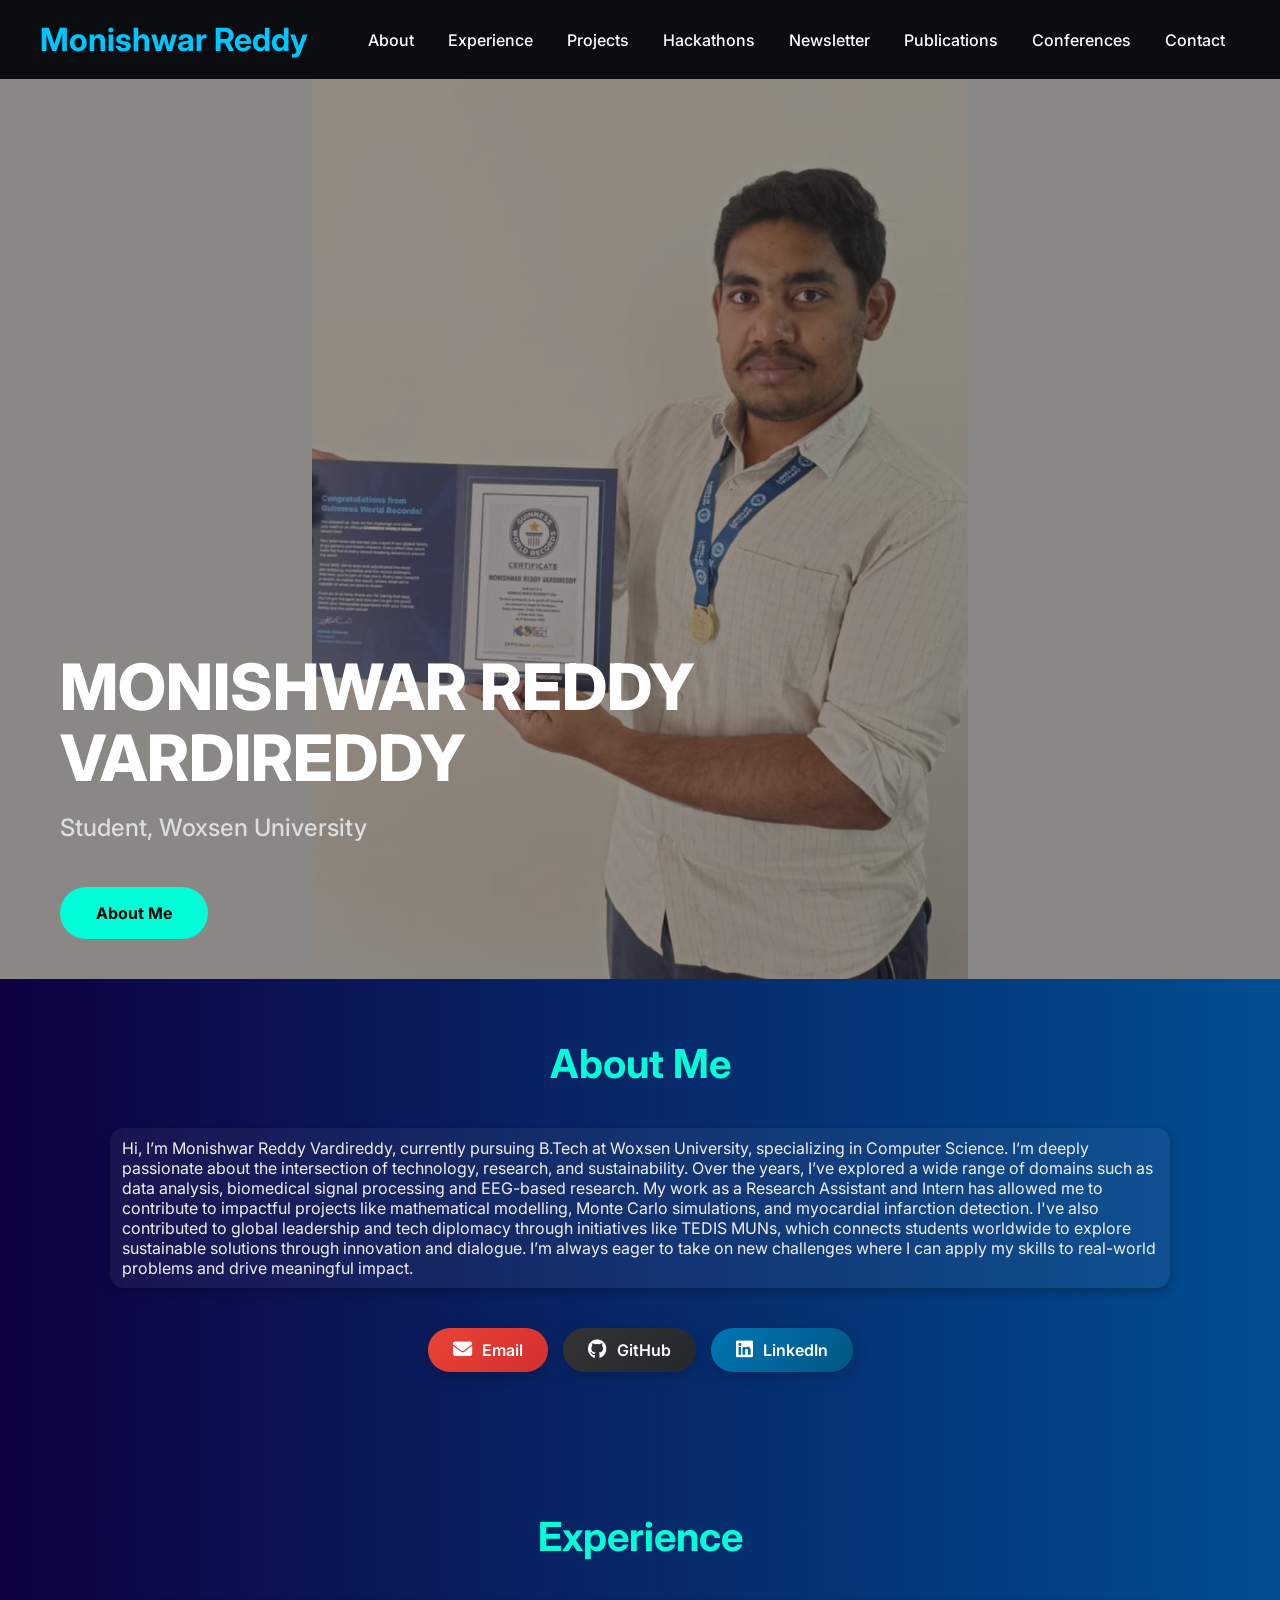
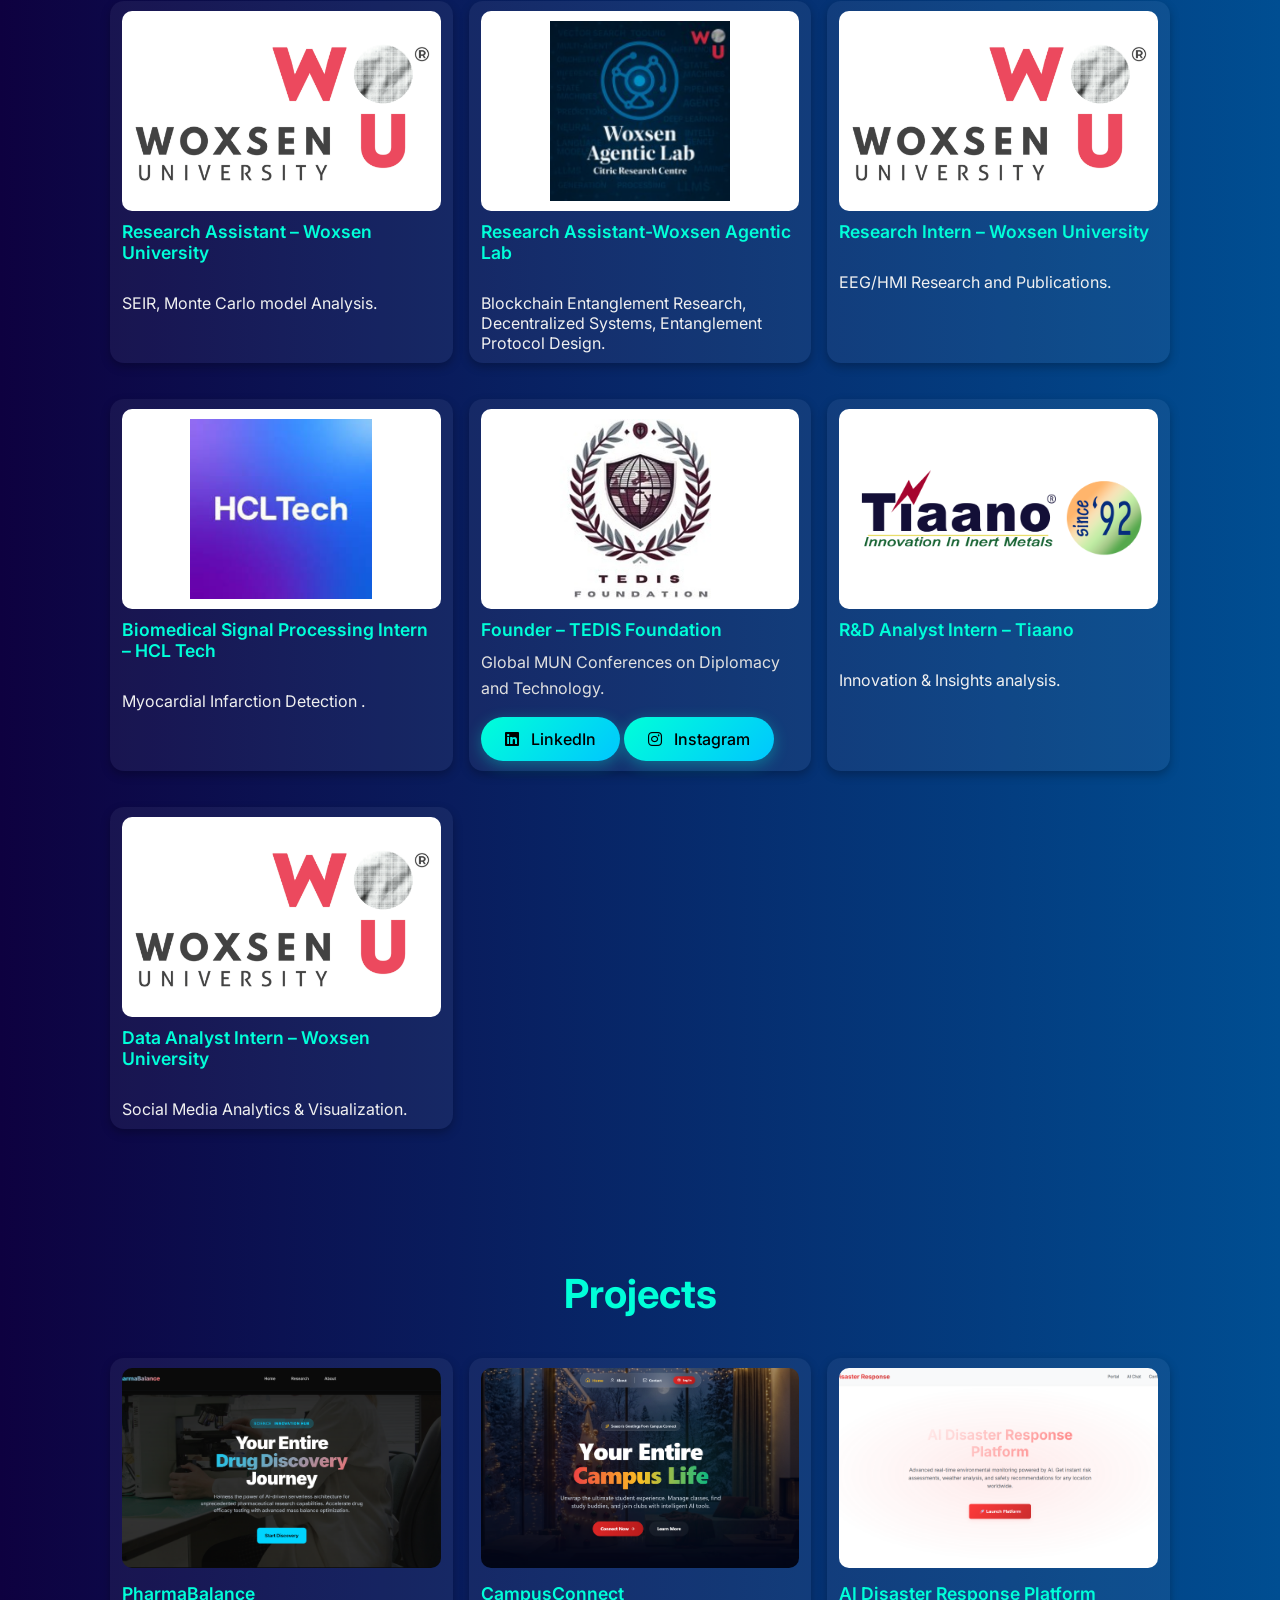
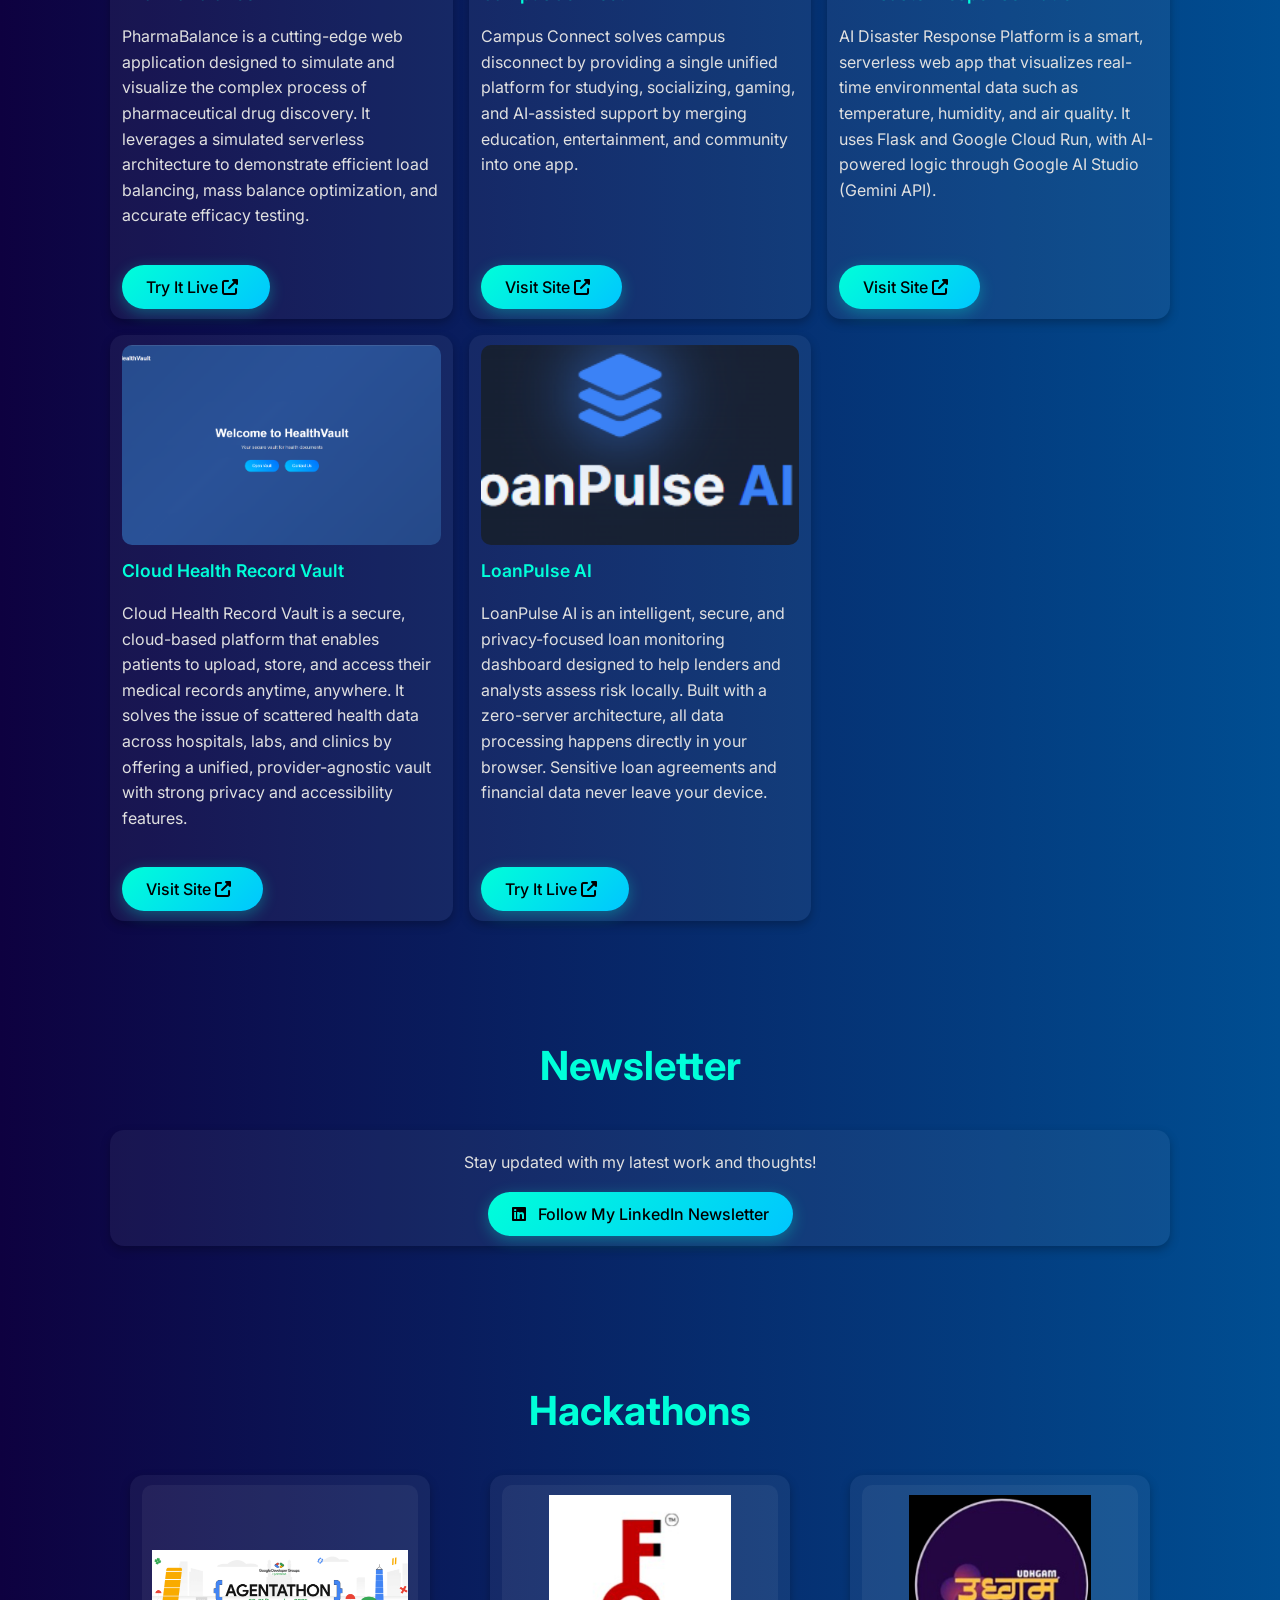
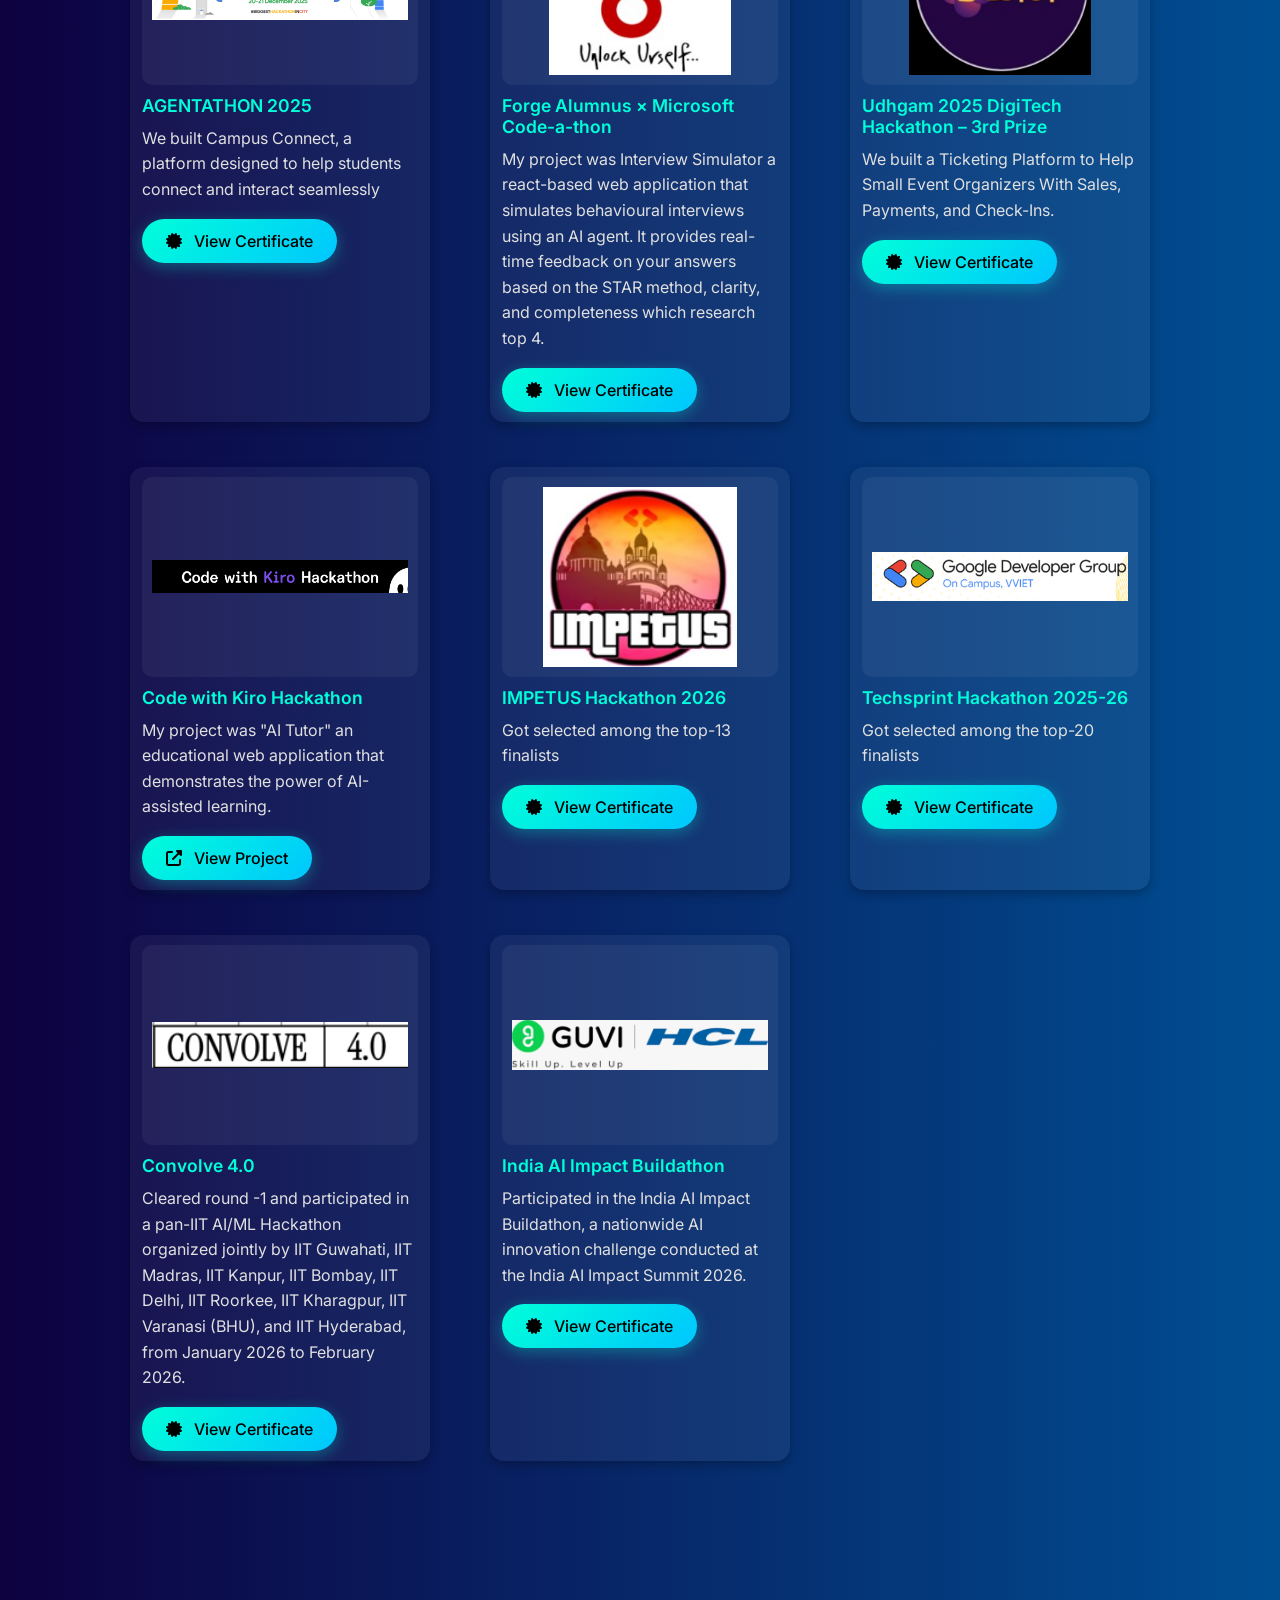
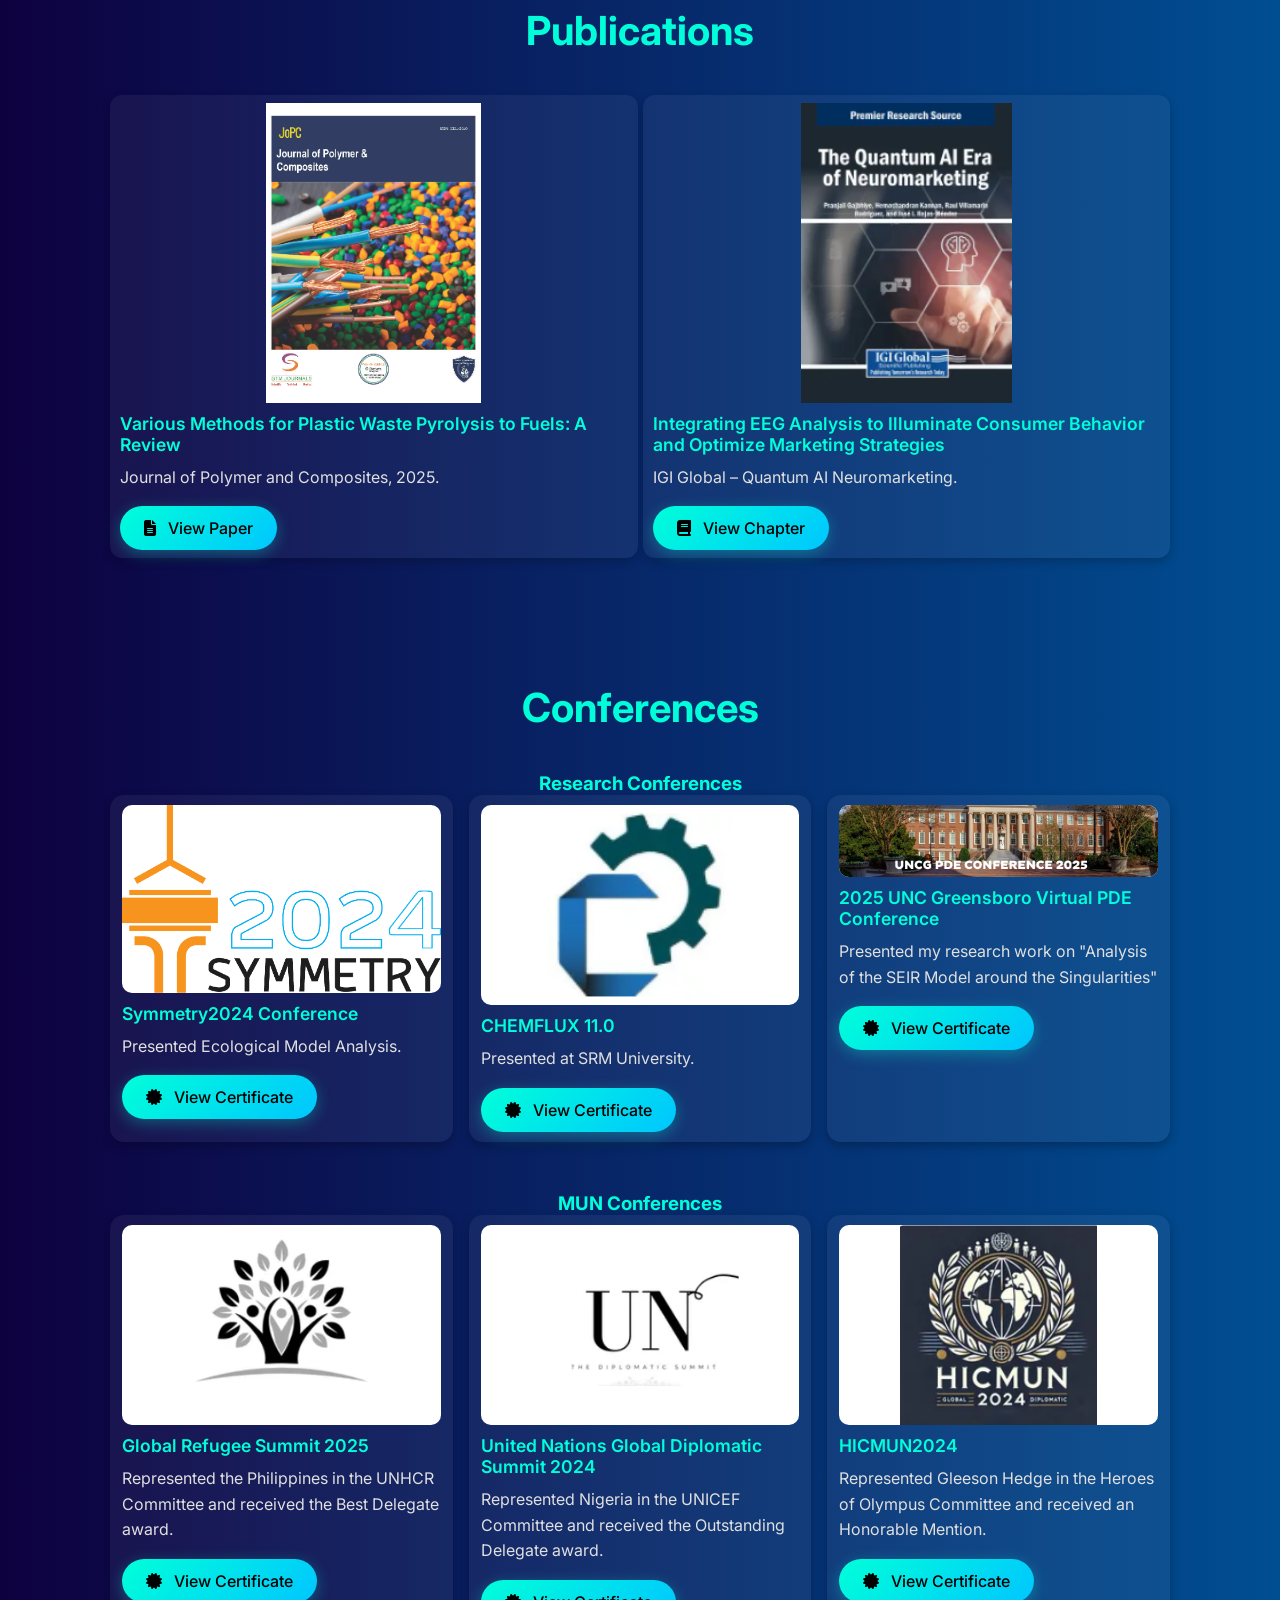
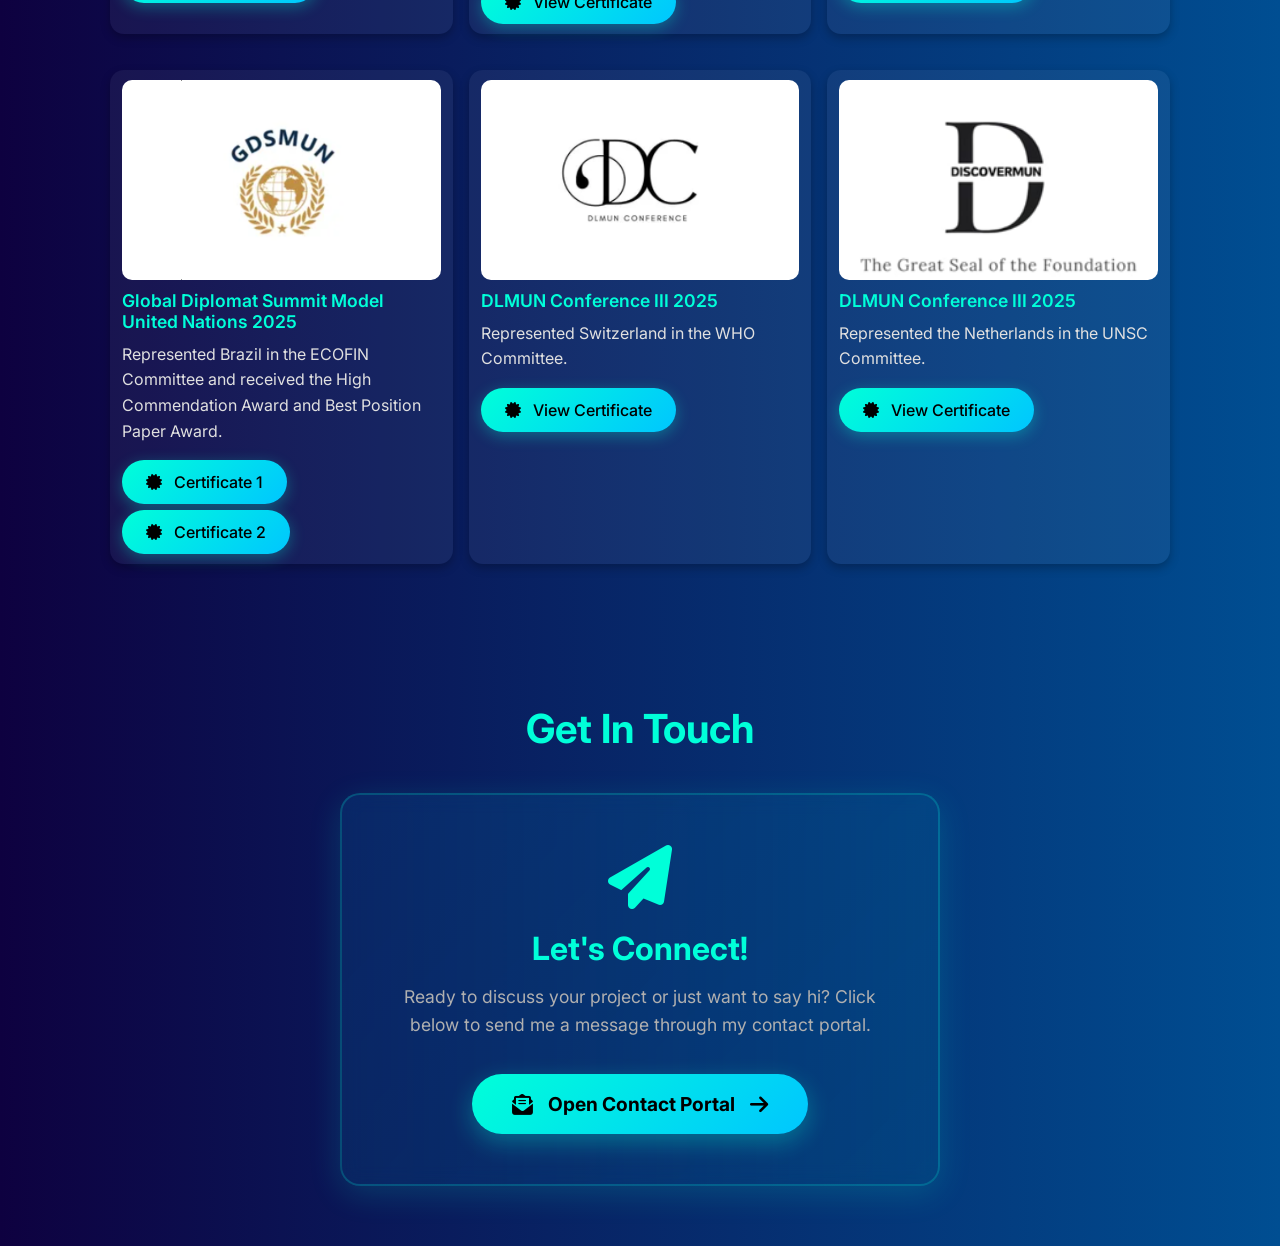
==== commit 94ef66a3: "Update portfolio projects, hackathons, and experience sections" ====
--- a/index.html
+++ b/index.html
@@ -649,17 +649,22 @@
     <h2>Experience</h2>
     <div class="card-grid">
       <div class="card">
-        <img src="downloads-1.jpg" alt="RA" class="tedis-img">
+        <img src="mix.png" alt="RA" class="tedis-img">
         <strong>Research Assistant – Woxsen University</strong><br>
         SEIR, Monte Carlo model Analysis.
       </div>
       <div class="card">
-        <img src="dowmload-2.jpeg" alt="Intern" class="fix-bg">
+        <img src="intern-2.png" alt="Intern" class="fix-bg">
+        <strong>Research Assistant-Woxsen Agentic Lab</strong><br>
+        Blockchain Entanglement Research, Decentralized Systems, Entanglement Protocol Design.
+      </div>
+      <div class="card">
+        <img src="mix.png" alt="Intern" class="fix-bg">
         <strong>Research Intern – Woxsen University</strong><br>
         EEG/HMI Research and Publications.
       </div>
       <div class="card">
-        <img src="downloads-3.jpg" alt="HCL" class="fix-bg">
+        <img src="hcl.png" alt="HCL" class="fix-bg">
         <strong>Biomedical Signal Processing Intern – HCL Tech</strong><br>
         Myocardial Infarction Detection .
       </div>
@@ -675,12 +680,12 @@
         </a>
       </div>
       <div class="card">
-        <img src="downloads-5.jpg" alt="Tiaano">
+        <img src="tianno.png" alt="Tiaano">
         <strong>R&D Analyst Intern – Tiaano</strong><br>
         Innovation & Insights analysis.
       </div>
       <div class="card">
-        <img src="downloads-6.jpg" alt="DA">
+        <img src="mix.png" alt="DA">
         <strong>Data Analyst Intern – Woxsen University</strong><br>
         Social Media Analytics & Visualization.
       </div>
@@ -691,26 +696,21 @@
     <h2>Projects</h2>
     <div class="card-grid">
       <div class="card">
-        <img src="ai-dashboard.png" alt="AI Interactive Dashboard">
+        <img src="project -3.png" alt="PharmaBalance">
         <div class="card-content">
-          <strong>AI Interactive Dashboard</strong>
-          <p>AI Tutor is an educational web application demonstrating the power of AI-assisted learning. Users paste
-            code, problems, or any text content and receive instant, step-by-step explanations powered by Google's
-            Gemini AI model. The app simplifies complex topics into clear, structured, and easy-to-understand
-            explanations which is deployed on Google Cloud Run.</p>
-          <a href="https://ai-interactive-dashboard-834196002468.asia-south1.run.app/" target="_blank" class="btn-link">
+          <strong>PharmaBalance</strong>
+          <p>PharmaBalance is a cutting-edge web application designed to simulate and visualize the complex process of pharmaceutical drug discovery. It leverages a simulated serverless architecture to demonstrate efficient load balancing, mass balance optimization, and accurate efficacy testing.</p>
+          <a href="https://pharmabalance.netlify.app/pharma-main/index.html" target="_blank" class="btn-link">
             Try It Live <i class="fas fa-external-link-alt"></i>
           </a>
         </div>
       </div>
       <div class="card">
-        <img src="campusconnect.png" alt="CampusConnect">
+        <img src="project-2.png" alt="CampusConnect">
         <div class="card-content">
           <strong>CampusConnect</strong>
-          <p>A comprehensive AI-powered platform that makes student life easier, smarter, and more fun. From AI
-            moderation, auto-tagging, and summaries to a spooky dark UI, this is the ultimate campus community
-            experience.</p>
-          <a href="https://kiroween-bulletin.netlify.app/" target="_blank" class="btn-link">
+          <p>Campus Connect solves campus disconnect by providing a single unified platform for studying, socializing, gaming, and AI-assisted support by merging education, entertainment, and community into one app.</p>
+          <a href="https://campus-connect-183.firebaseapp.com/" target="_blank" class="btn-link">
             Visit Site <i class="fas fa-external-link-alt"></i>
           </a>
         </div>
@@ -722,7 +722,7 @@
           <p>AI Disaster Response Platform is a smart, serverless web app that visualizes real-time environmental data
             such as temperature, humidity, and air quality. It uses Flask and Google Cloud Run, with AI-powered logic
             through Google AI Studio (Gemini API).</p>
-          <a href="https://ai-risk-dashboard-192565971483.asia-south1.run.app/" target="_blank" class="btn-link">
+          <a href="https://ai-disaster-system.netlify.app/" target="_blank" class="btn-link">
             Visit Site <i class="fas fa-external-link-alt"></i>
           </a>
         </div>
@@ -740,6 +740,16 @@
           </a>
         </div>
       </div>
+      <div class="card">
+        <img src="p-5.png" alt="LoanPulse AI">
+        <div class="card-content">
+          <strong>LoanPulse AI</strong>
+          <p>LoanPulse AI is an intelligent, secure, and privacy-focused loan monitoring dashboard designed to help lenders and analysts assess risk locally. Built with a zero-server architecture, all data processing happens directly in your browser. Sensitive loan agreements and financial data never leave your device.</p>
+          <a href="https://whimsical-croquembouche-0cbbdd.netlify.app/" target="_blank" class="btn-link">
+            Try It Live <i class="fas fa-external-link-alt"></i>
+          </a>
+        </div>
+      </div>
     </div>
   </section>
 
@@ -756,6 +766,22 @@
     <h2>Hackathons</h2>
     <div class="card-grid">
       <div class="card">
+        <img src="Agentathon-hackathon.png" alt="AGENTATHON 2025">
+        <strong>AGENTATHON 2025</strong>
+        <p>We built Campus Connect, a platform designed to help students connect and interact seamlessly</p>
+        <a href="Agentathon-Certificate.png" target="_blank" class="btn-link">
+          <i class="fas fa-certificate"></i> View Certificate
+        </a>
+      </div>
+      <div class="card">
+        <img src="hack-1.png" alt="Forge Alumnus × Microsoft Code-a-thon">
+        <strong>Forge Alumnus × Microsoft Code-a-thon</strong>
+        <p>My project was Interview Simulator a react-based web application that simulates behavioural interviews using an AI agent. It provides real-time feedback on your answers based on the STAR method, clarity, and completeness which research top 4.</p>
+        <a href="h-1.png" target="_blank" class="btn-link">
+          <i class="fas fa-certificate"></i> View Certificate
+        </a>
+      </div>
+      <div class="card">
         <img src="hackback.jpeg" alt="Hackathon 1">
         <strong>Udhgam 2025 DigiTech Hackathon – 3rd Prize</strong>
         <p>We built a Ticketing Platform to Help Small Event Organizers With Sales, Payments, and Check-Ins.</p>
@@ -773,10 +799,34 @@
         </a>
       </div>
       <div class="card">
-        <img src="Agentathon-hackathon.png" alt="AGENTATHON 2025">
-        <strong>AGENTATHON 2025</strong>
-        <p>We built Campus Connect, a platform designed to help students connect and interact seamlessly</p>
-        <a href="Agentathon-Certificate.png" target="_blank" class="btn-link">
+        <img src="hack-2.png" alt="IMPETUS Hackathon 2026">
+        <strong>IMPETUS Hackathon 2026</strong>
+        <p>Got selected among the top-13 finalists</p>
+        <a href="h-2.jpg" target="_blank" class="btn-link">
+          <i class="fas fa-certificate"></i> View Certificate
+        </a>
+      </div>
+      <div class="card">
+        <img src="hack-3.png" alt="Techsprint Hackathon 2025-26">
+        <strong>Techsprint Hackathon 2025-26</strong>
+        <p>Got selected among the top-20 finalists</p>
+        <a href="h-3.pdf" target="_blank" class="btn-link">
+          <i class="fas fa-certificate"></i> View Certificate
+        </a>
+      </div>
+      <div class="card">
+        <img src="hack-4.png" alt="Convolve 4.0">
+        <strong>Convolve 4.0</strong>
+        <p>Cleared round -1 and participated in a pan-IIT AI/ML Hackathon organized jointly by IIT Guwahati, IIT Madras, IIT Kanpur, IIT Bombay, IIT Delhi, IIT Roorkee, IIT Kharagpur, IIT Varanasi (BHU), and IIT Hyderabad, from January 2026 to February 2026.</p>
+        <a href="h-4.png" target="_blank" class="btn-link">
+          <i class="fas fa-certificate"></i> View Certificate
+        </a>
+      </div>
+      <div class="card">
+        <img src="hack-5.png" alt="India AI Impact Buildathon">
+        <strong>India AI Impact Buildathon</strong>
+        <p>Participated in the India AI Impact Buildathon, a nationwide AI innovation challenge conducted at the India AI Impact Summit 2026.</p>
+        <a href="h-5.png" target="_blank" class="btn-link">
           <i class="fas fa-certificate"></i> View Certificate
         </a>
       </div>
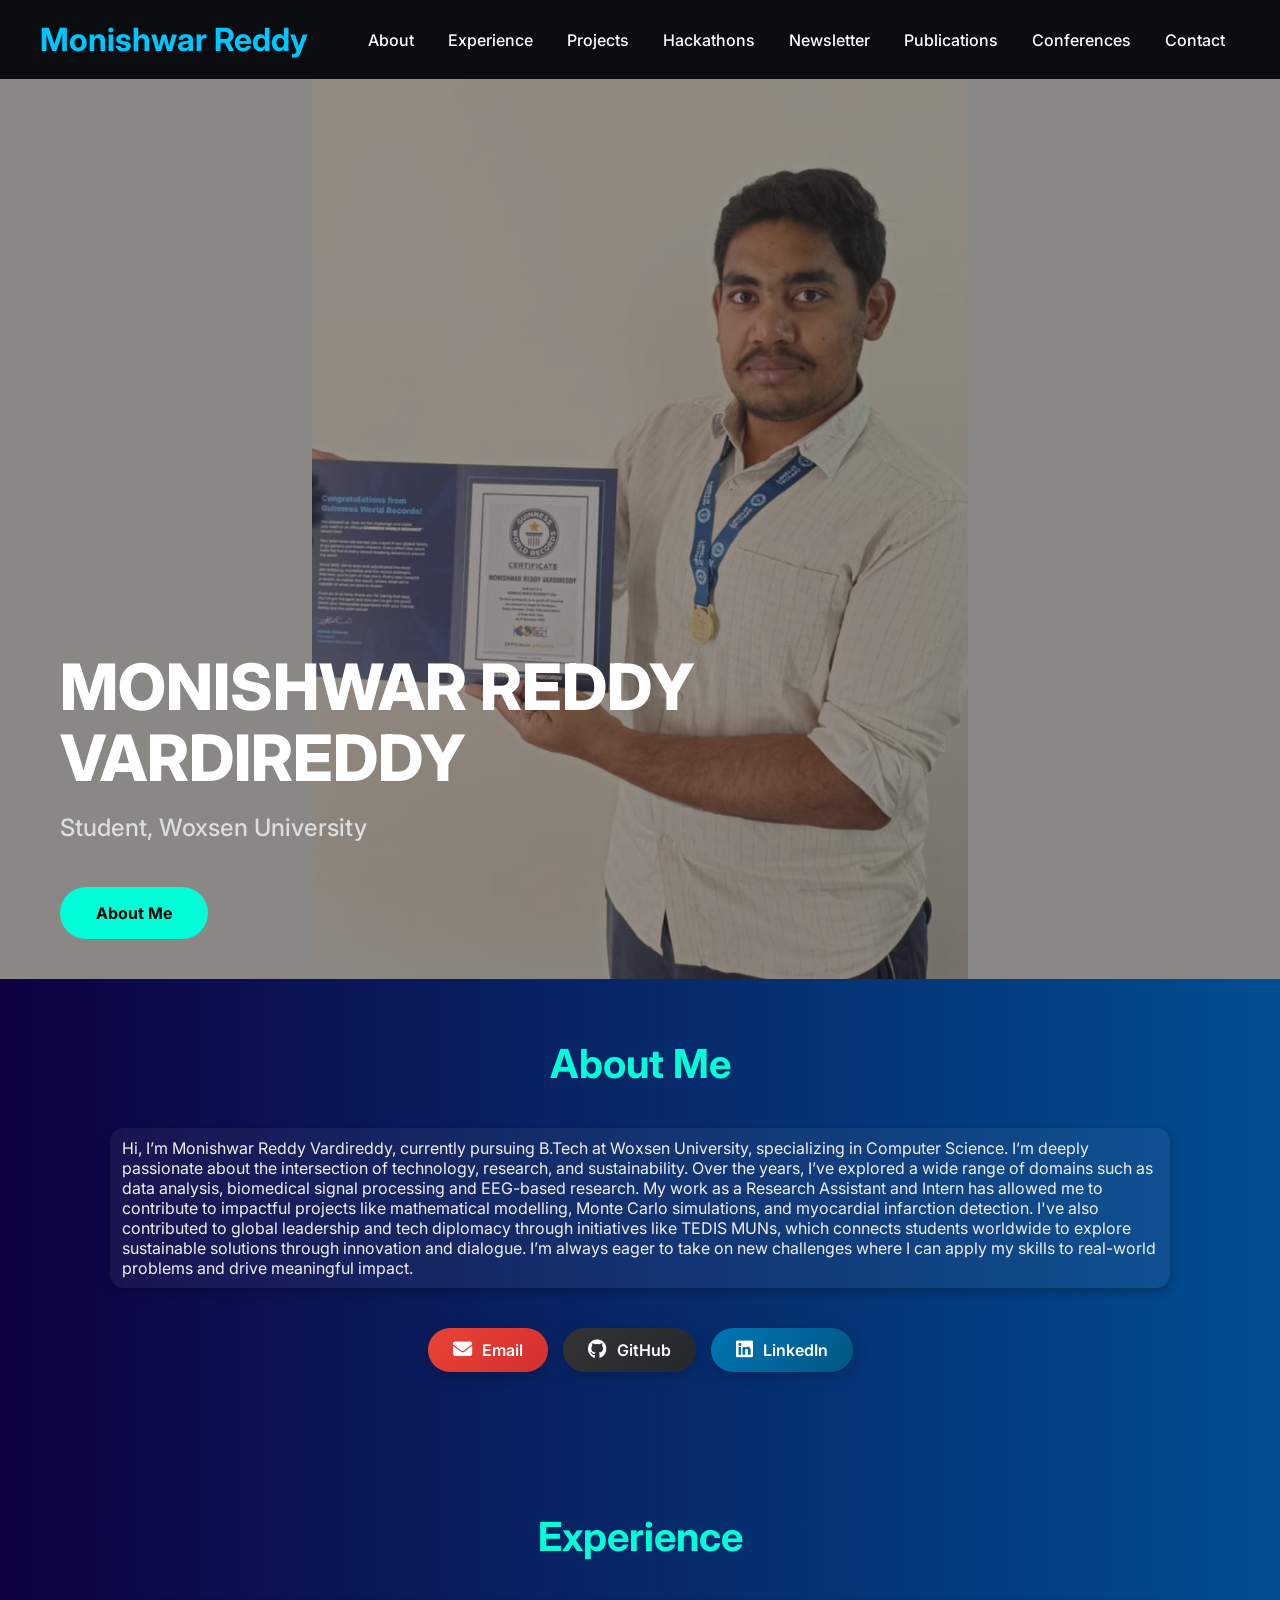
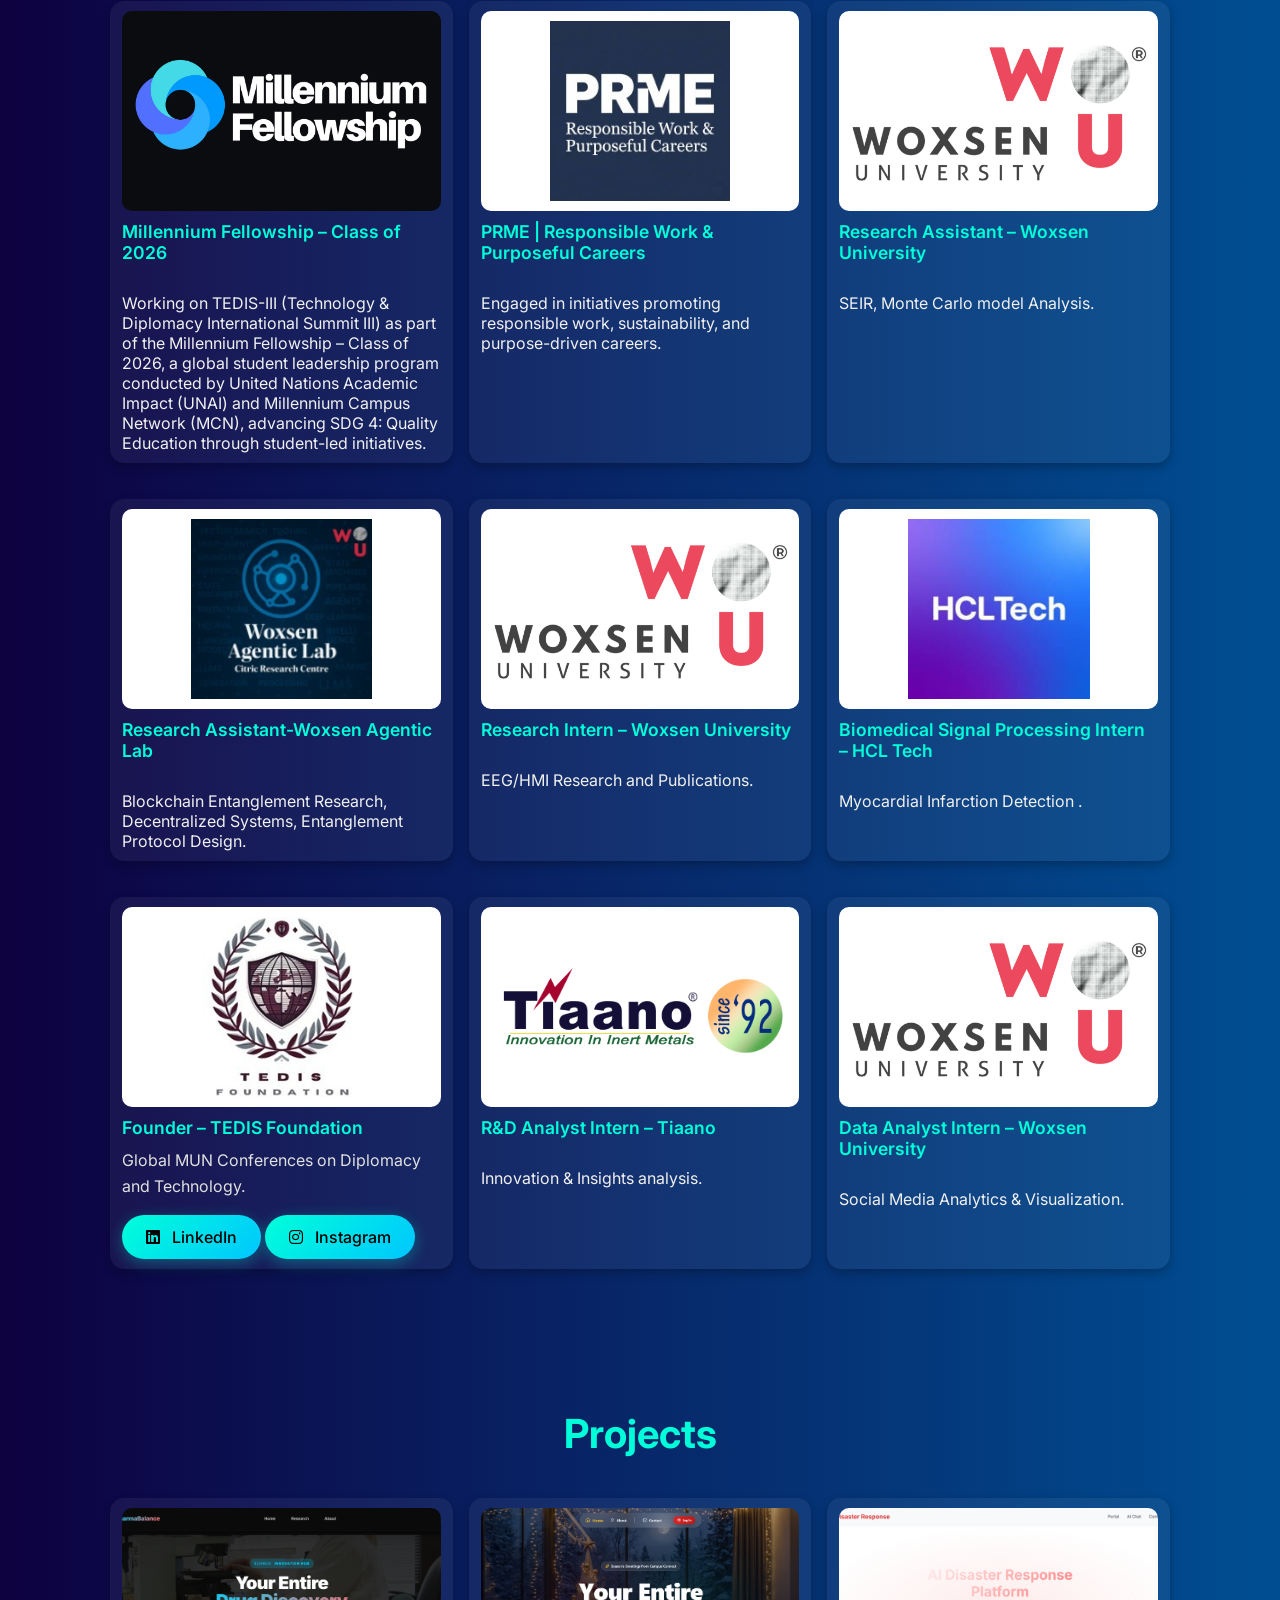
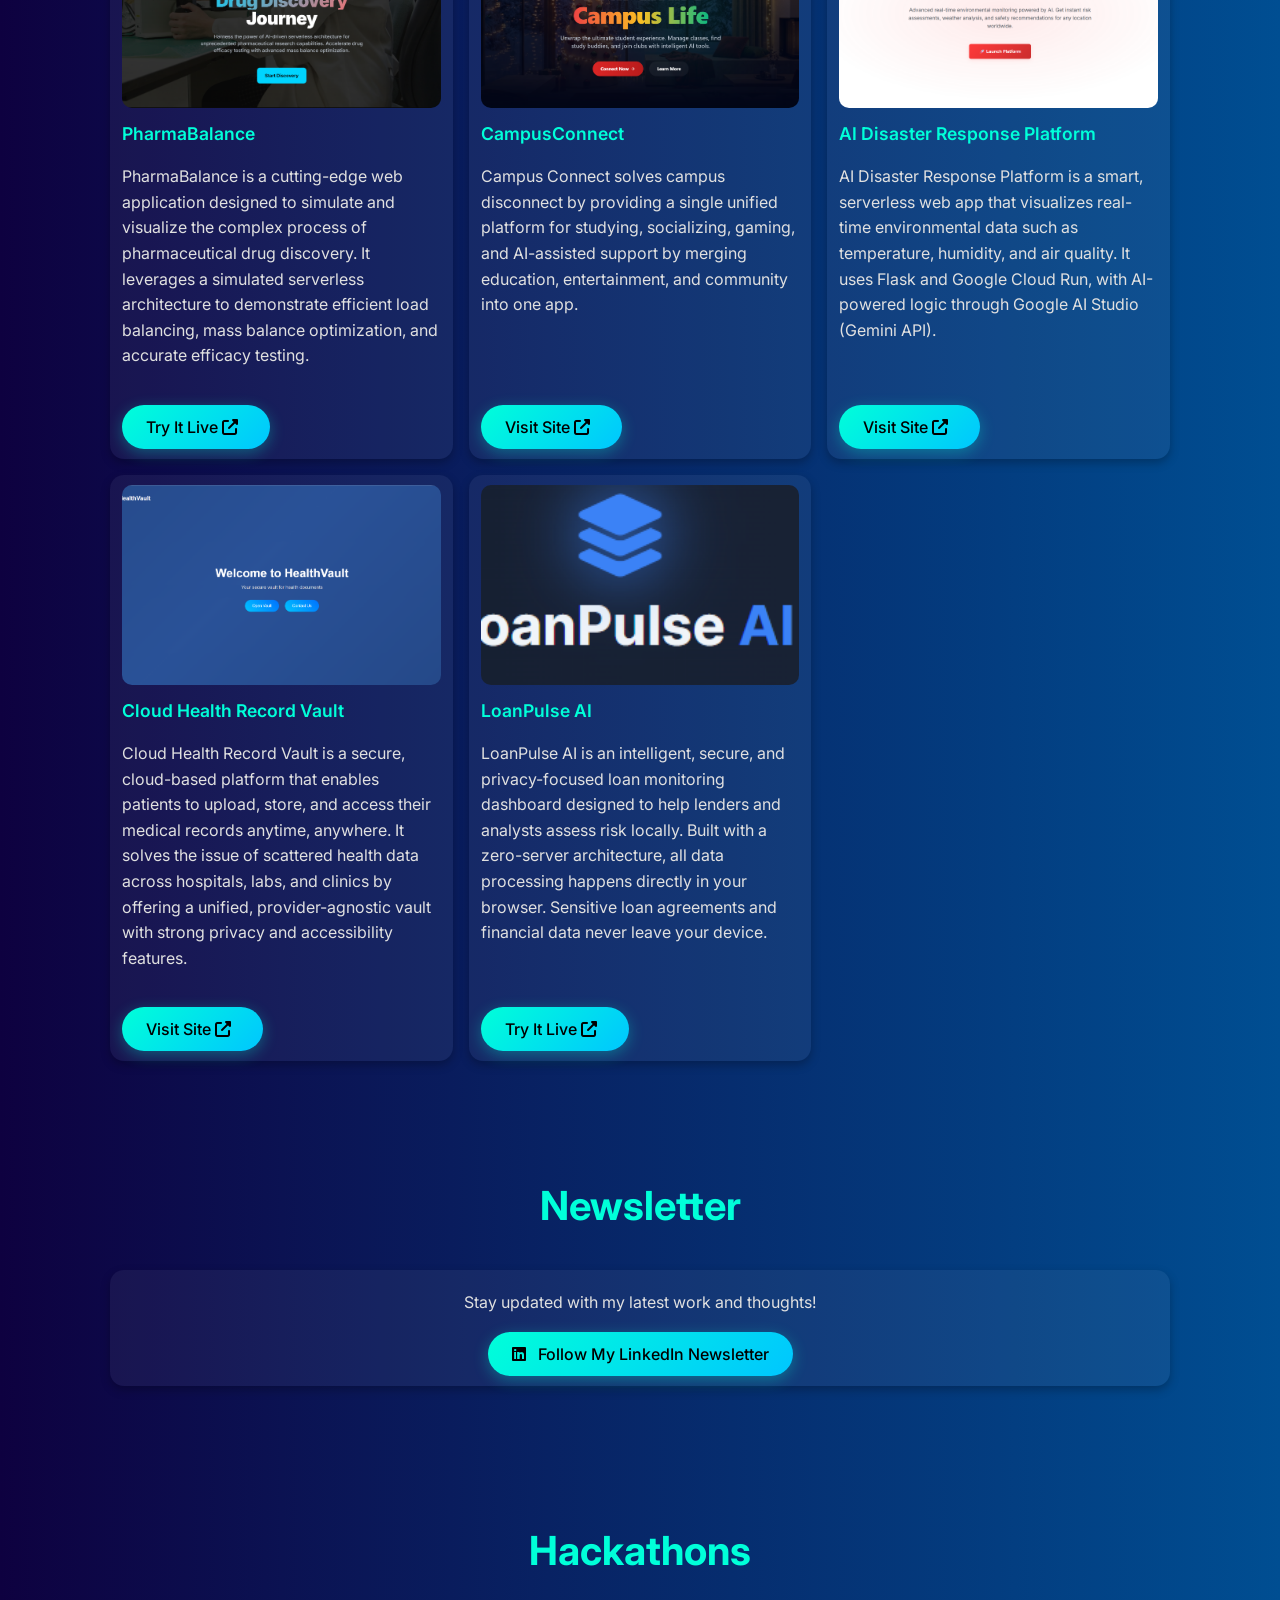
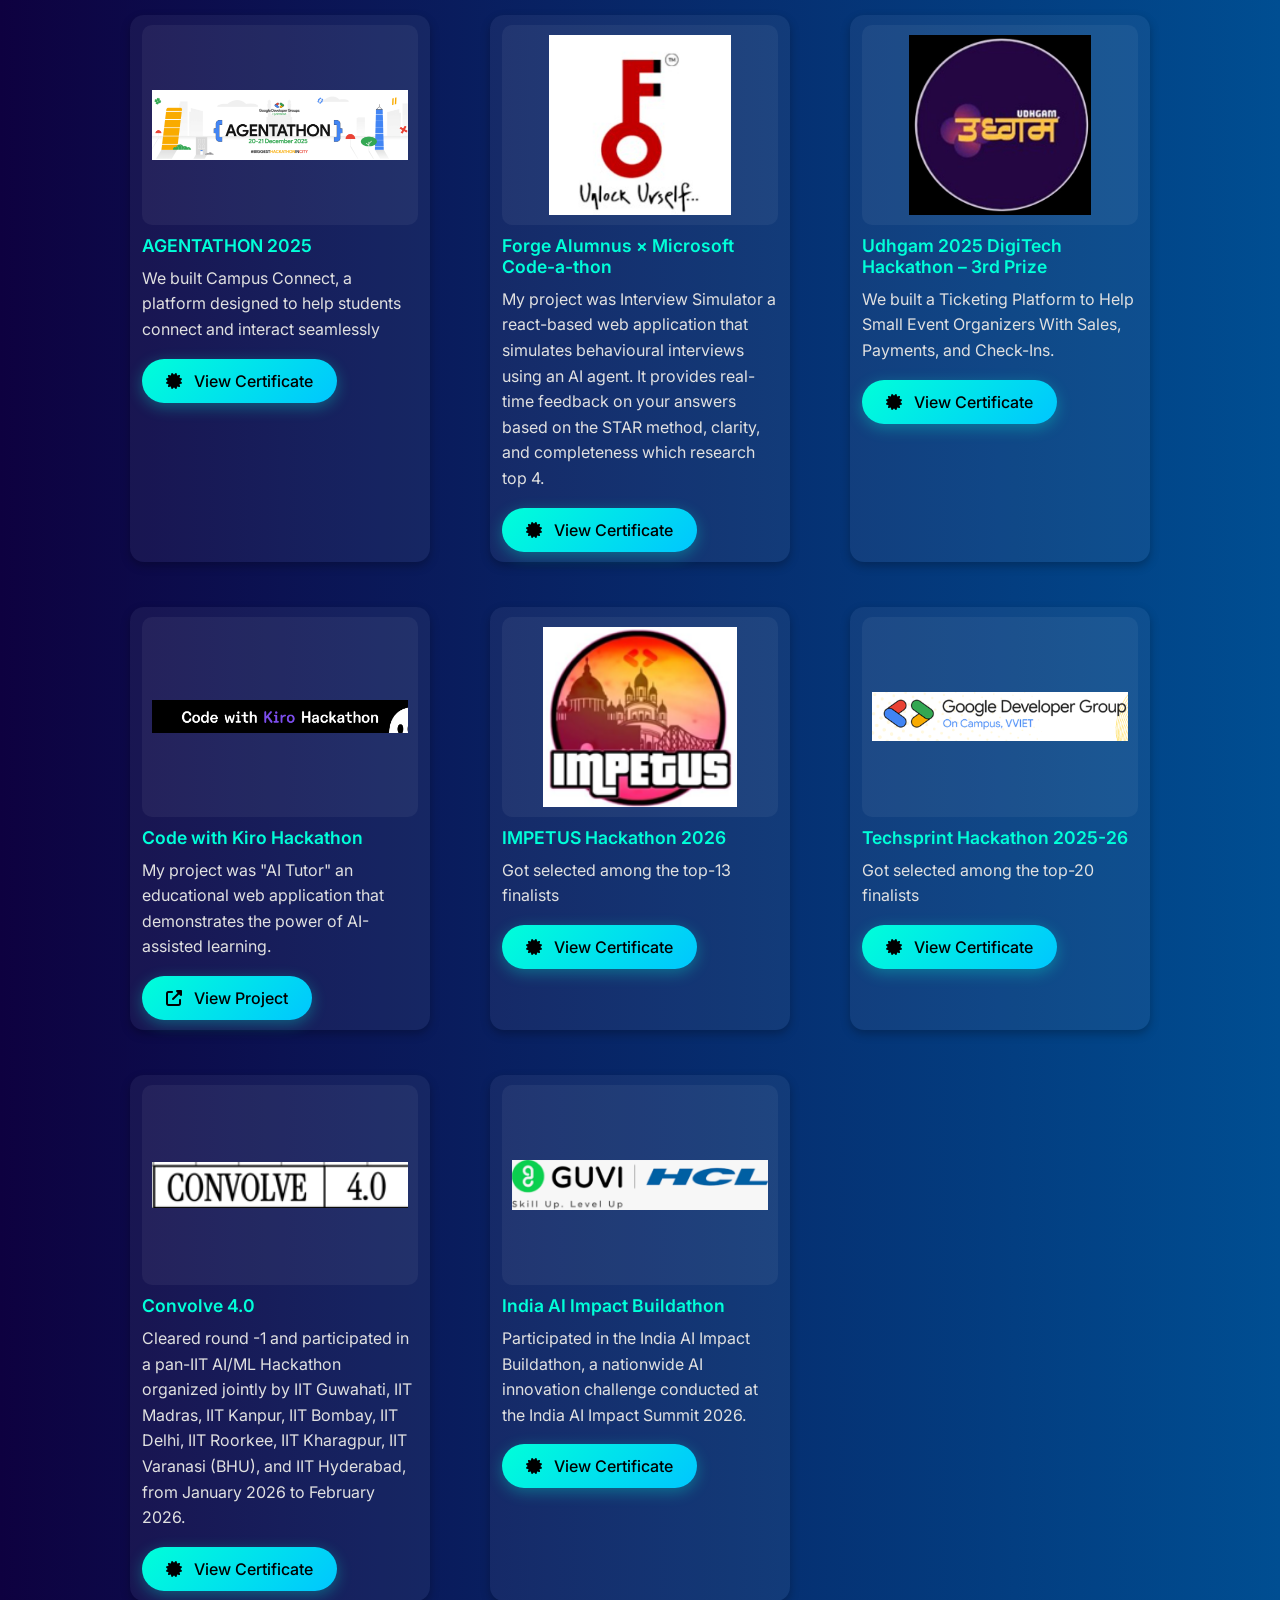
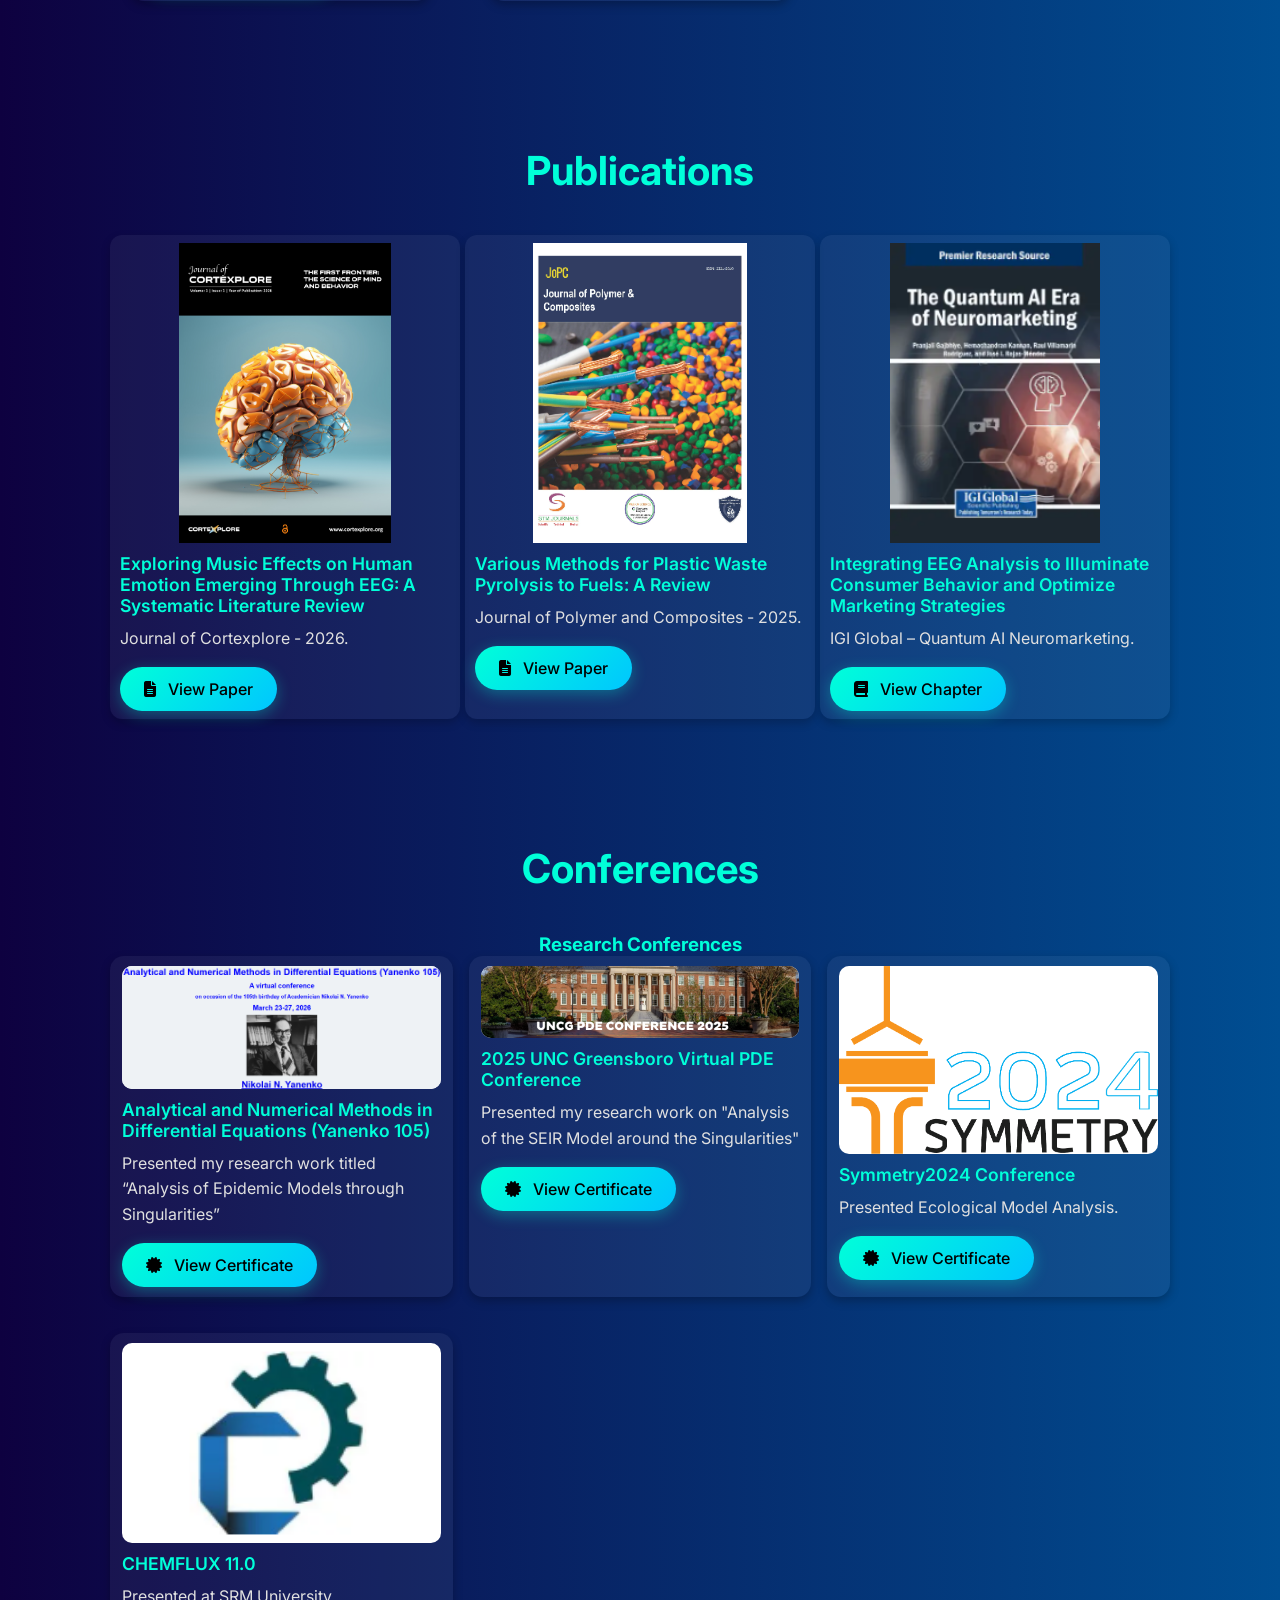
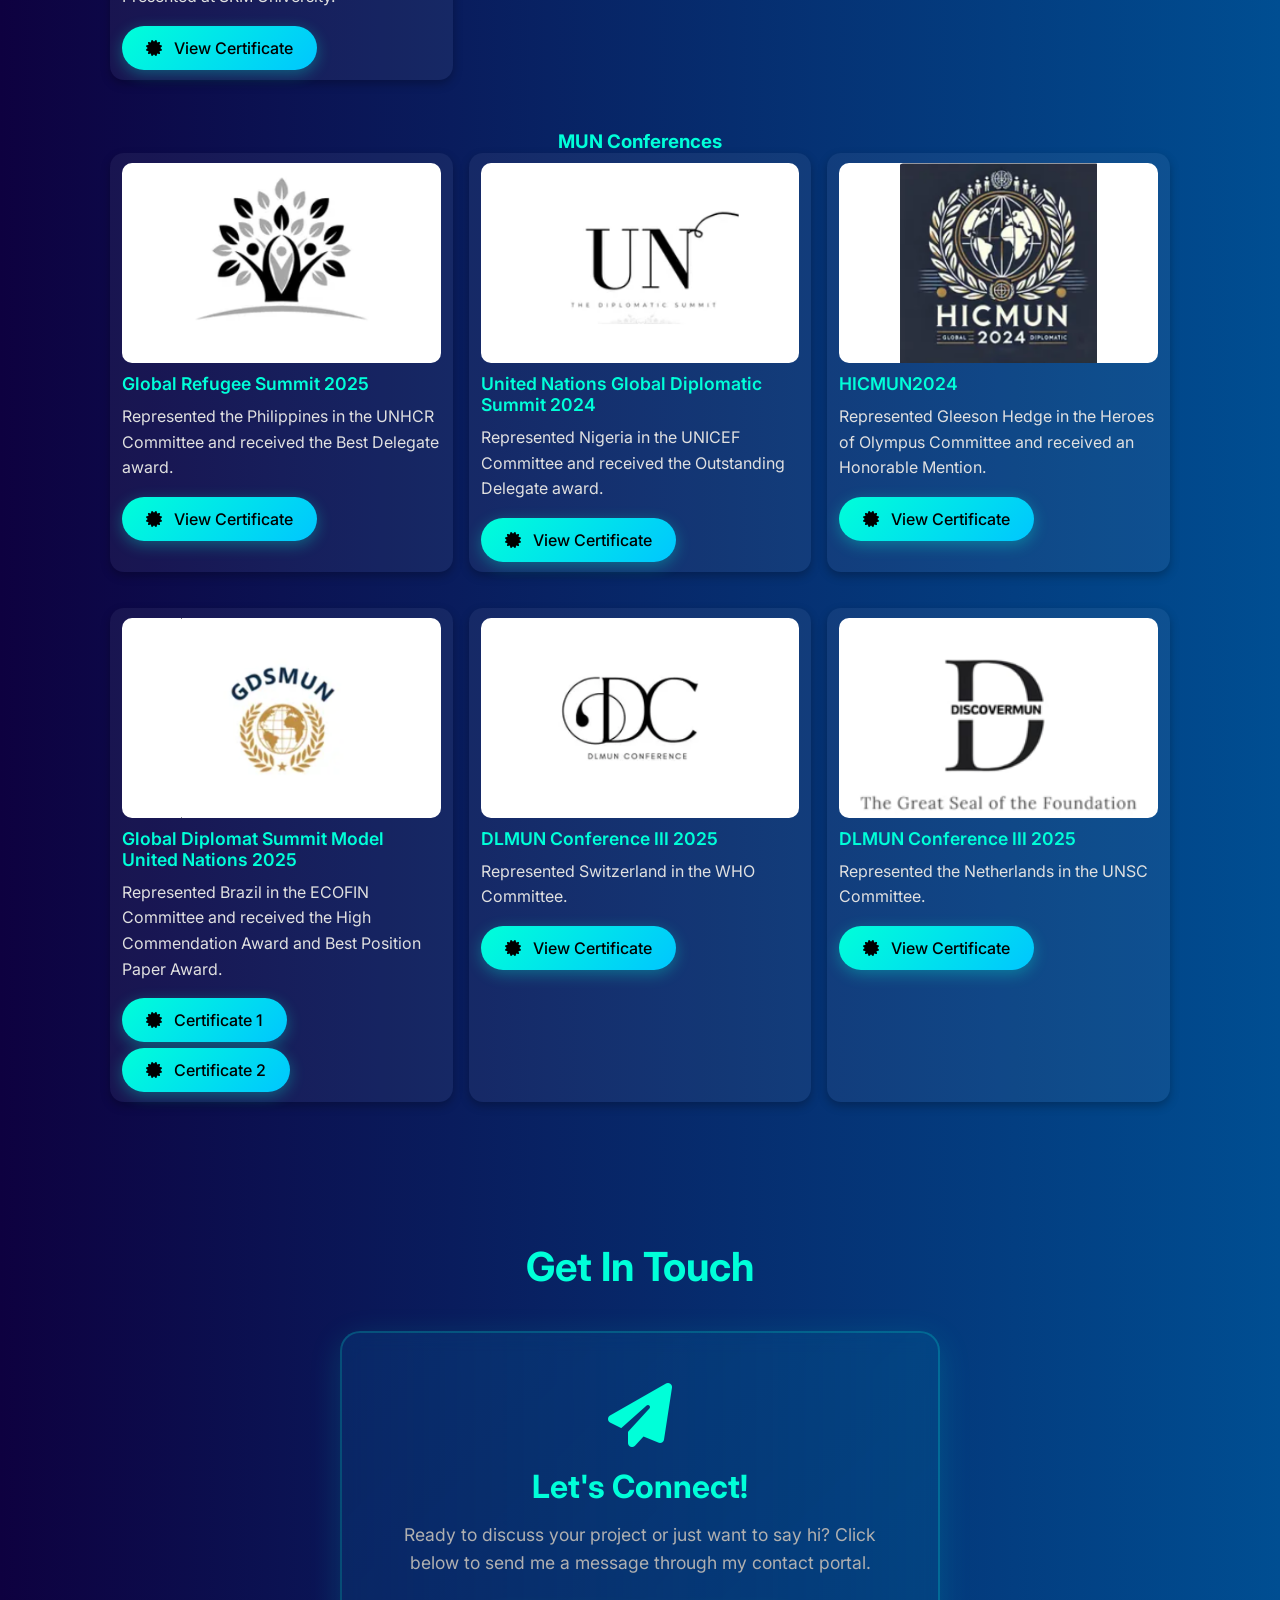
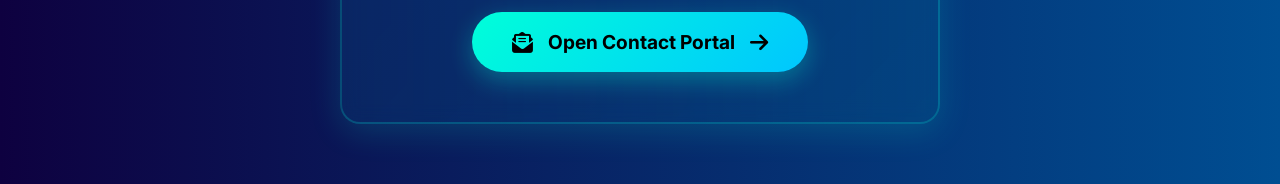
==== commit 27fb59e4: "Add Millennium Fellowship card, update resume to re.pdf, and add new publications and certificates" ====
--- a/index.html
+++ b/index.html
@@ -614,7 +614,7 @@
     <div class="hero-content">
       <h1>Monishwar Reddy Vardireddy</h1>
       <p>Student, Woxsen University</p>
-      <a href="Monishwar_Reddy_Resume.pdf" class="resume-button" download>About Me</a>
+      <a href="re.pdf" class="resume-button" download>About Me</a>
     </div>
 
   </section>
@@ -649,6 +649,16 @@
     <h2>Experience</h2>
     <div class="card-grid">
       <div class="card">
+        <img src="MF.png" alt="Millennium Fellowship – Class of 2026" style="background-color: #0b0c10;">
+        <strong>Millennium Fellowship – Class of 2026</strong><br>
+        Working on TEDIS-III (Technology & Diplomacy International Summit III) as part of the Millennium Fellowship – Class of 2026, a global student leadership program conducted by United Nations Academic Impact (UNAI) and Millennium Campus Network (MCN), advancing SDG 4: Quality Education through student-led initiatives.
+      </div>
+      <div class="card">
+        <img src="intern-1.jpg" alt="PRME">
+        <strong>PRME | Responsible Work & Purposeful Careers</strong><br>
+        Engaged in initiatives promoting responsible work, sustainability, and purpose-driven careers.
+      </div>
+      <div class="card">
         <img src="mix.png" alt="RA" class="tedis-img">
         <strong>Research Assistant – Woxsen University</strong><br>
         SEIR, Monte Carlo model Analysis.
@@ -836,9 +846,17 @@
     <h2>Publications</h2>
     <div class="card-grid">
       <div class="card">
+        <img src="pub 3.jpg" alt="Exploring Music Effects on Human Emotion Emerging Through EEG: A Systematic Literature Review">
+        <strong>Exploring Music Effects on Human Emotion Emerging Through EEG: A Systematic Literature Review</strong>
+        <p>Journal of Cortexplore - 2026.</p>
+        <a href="https://cortexplore.org/index.php/jce/article/view/8" target="_blank" class="btn-link">
+          <i class="fas fa-file-alt"></i> View Paper
+        </a>
+      </div>
+      <div class="card">
         <img src="plastic-paper.png" alt="Plastic Waste Pyrolysis">
         <strong>Various Methods for Plastic Waste Pyrolysis to Fuels: A Review</strong>
-        <p>Journal of Polymer and Composites, 2025.</p>
+        <p>Journal of Polymer and Composites - 2025.</p>
         <a href="https://journals.stmjournals.com/jopc/article=2025/view=215242/" target="_blank" class="btn-link">
           <i class="fas fa-file-alt"></i> View Paper
         </a>
@@ -860,6 +878,22 @@
     <h3 style="text-align:center; color:#00ffd9; margin-top:30px;">Research Conferences</h3>
     <div class="card-grid">
       <div class="card">
+        <img src="con-1.png" alt="Analytical and Numerical Methods in Differential Equations">
+        <strong>Analytical and Numerical Methods in Differential Equations (Yanenko 105)</strong>
+        <p>Presented my research work titled “Analysis of Epidemic Models through Singularities”</p>
+        <a href="conf-1.pdf" target="_blank" class="btn-link">
+          <i class="fas fa-certificate"></i> View Certificate
+        </a>
+      </div>
+      <div class="card">
+        <img src="unc-greensboro.png" alt="UNC Greensboro PDE Conference">
+        <strong>2025 UNC Greensboro Virtual PDE Conference</strong>
+        <p>Presented my research work on "Analysis of the SEIR Model around the Singularities"</p>
+        <a href="unc-greensboro-cert.png" target="_blank" class="btn-link">
+          <i class="fas fa-certificate"></i> View Certificate
+        </a>
+      </div>
+      <div class="card">
         <img src="symmetry2024.png" alt="Symmetry Conference">
         <strong>Symmetry2024 Conference</strong>
         <p>Presented Ecological Model Analysis.</p>
@@ -872,14 +906,6 @@
         <strong>CHEMFLUX 11.0</strong>
         <p>Presented at SRM University.</p>
         <a href="conference-2.jpg" target="_blank" class="btn-link">
-          <i class="fas fa-certificate"></i> View Certificate
-        </a>
-      </div>
-      <div class="card">
-        <img src="unc-greensboro.png" alt="UNC Greensboro PDE Conference">
-        <strong>2025 UNC Greensboro Virtual PDE Conference</strong>
-        <p>Presented my research work on "Analysis of the SEIR Model around the Singularities"</p>
-        <a href="unc-greensboro-cert.png" target="_blank" class="btn-link">
           <i class="fas fa-certificate"></i> View Certificate
         </a>
       </div>
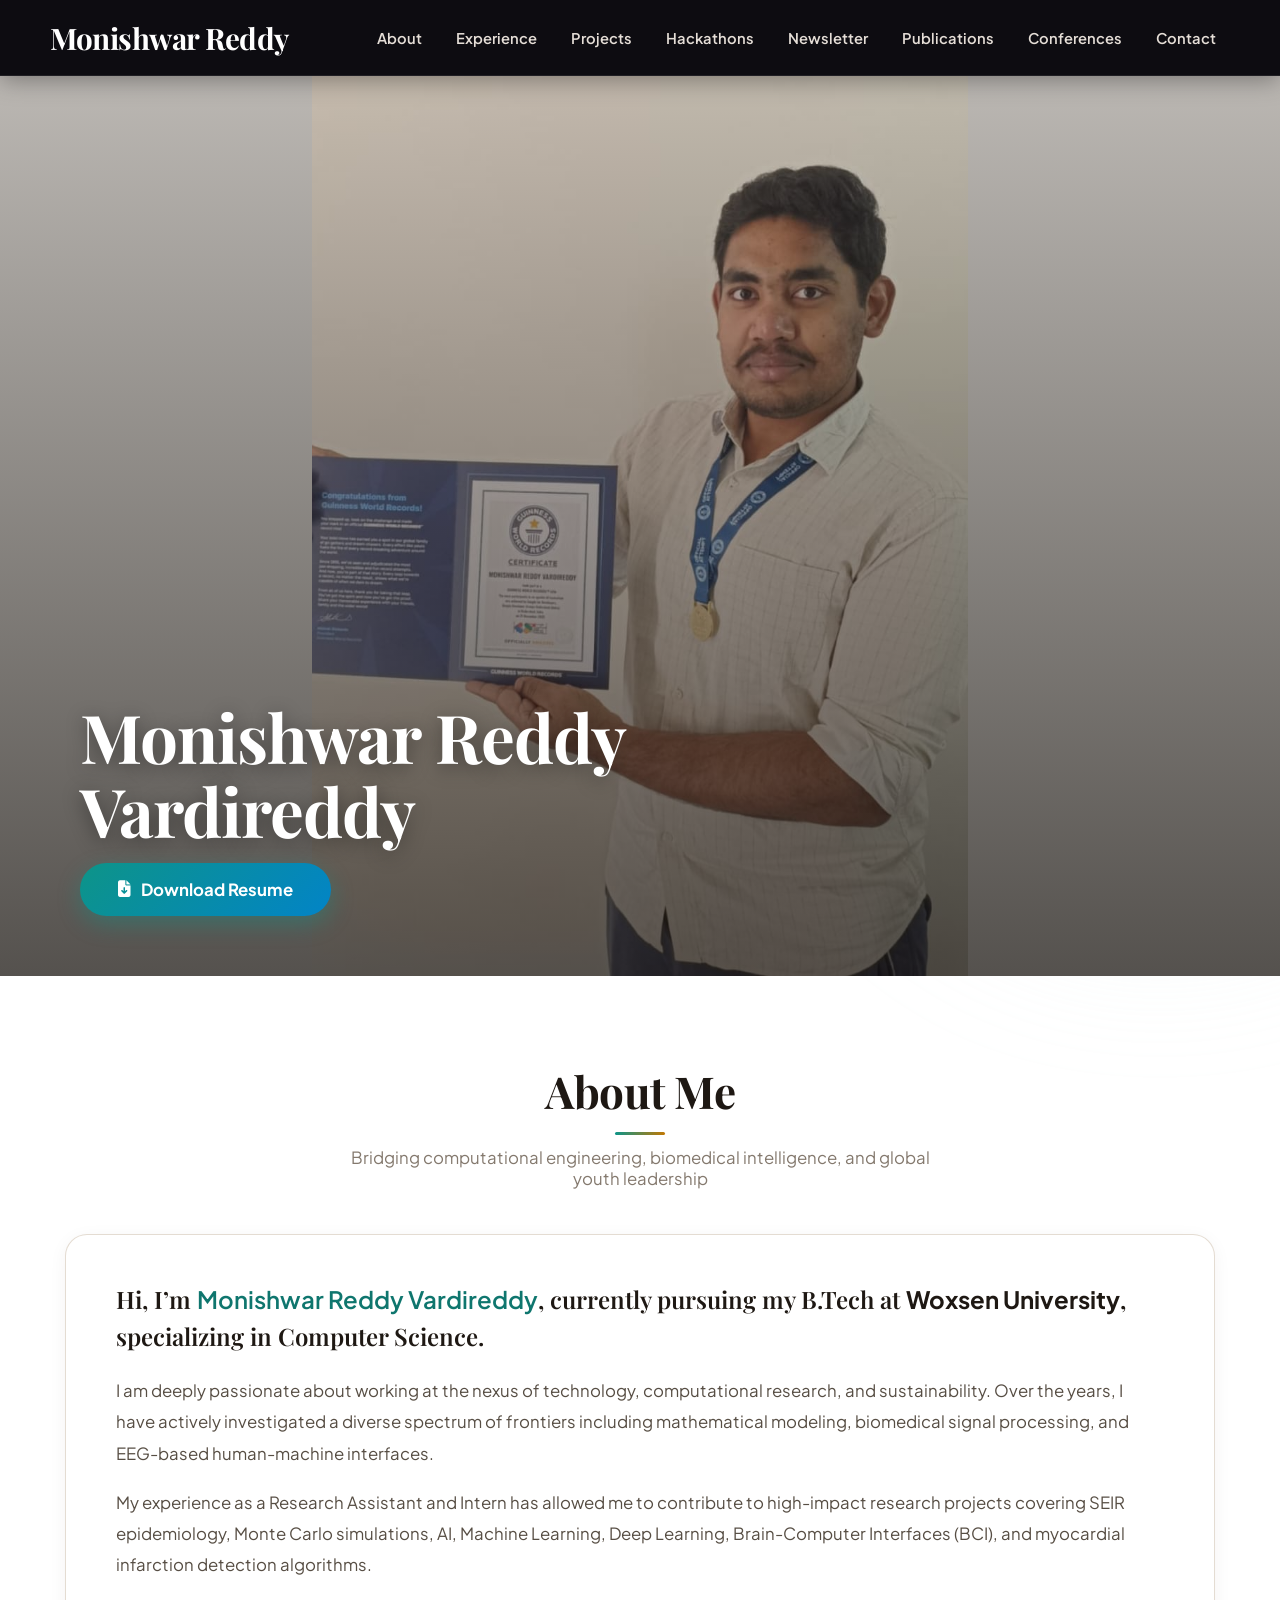
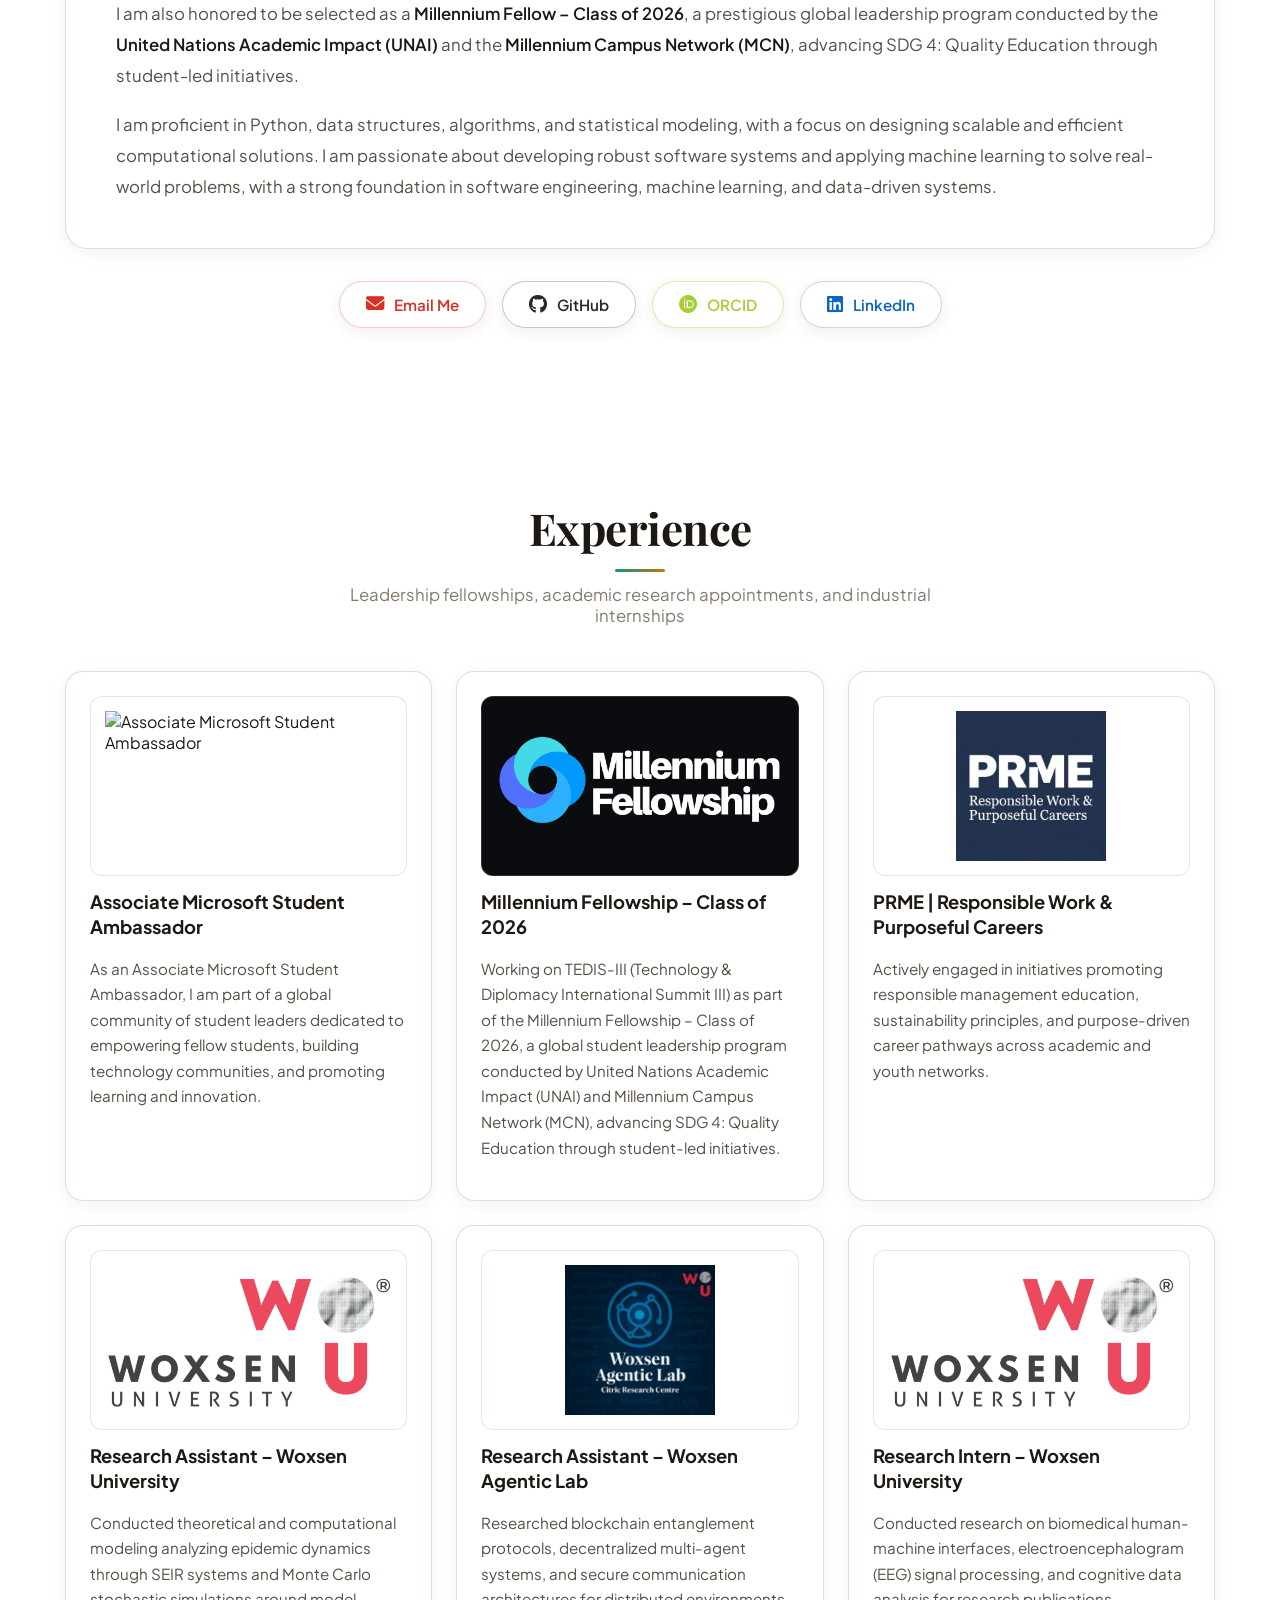
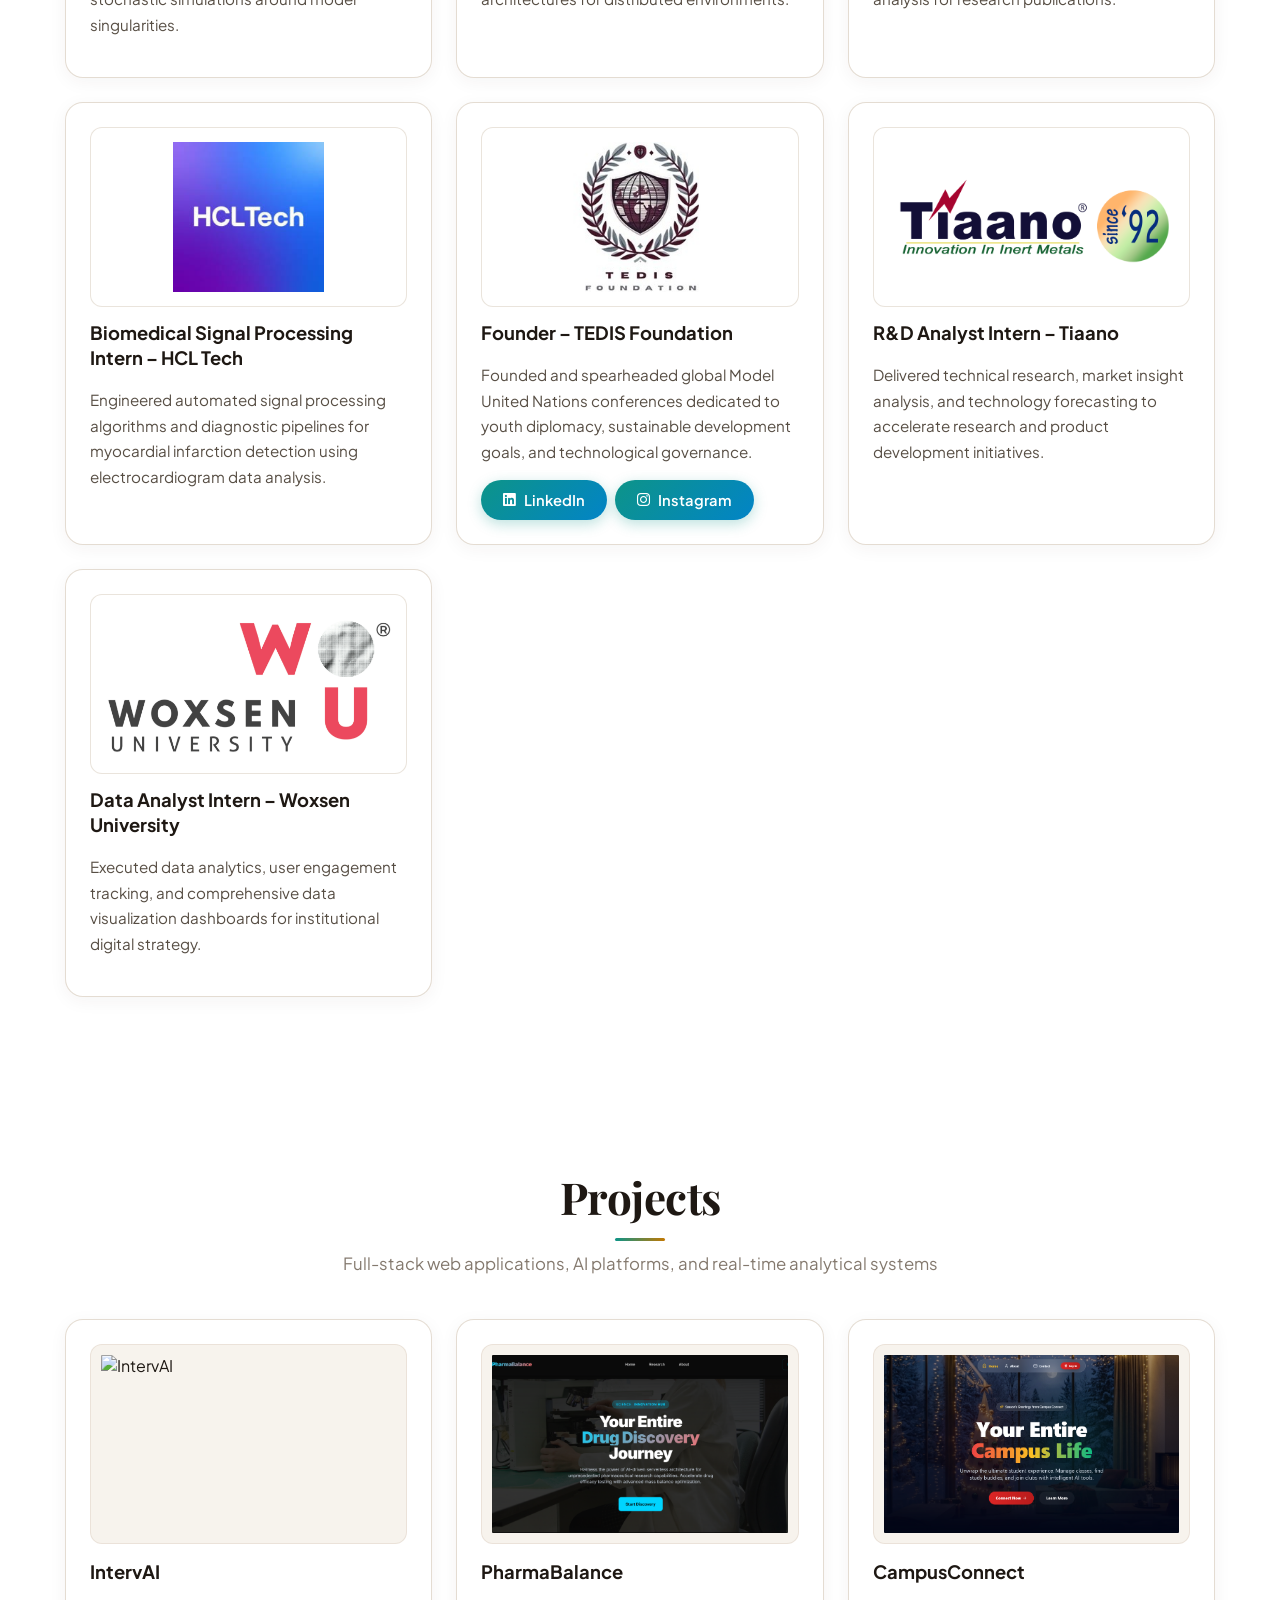
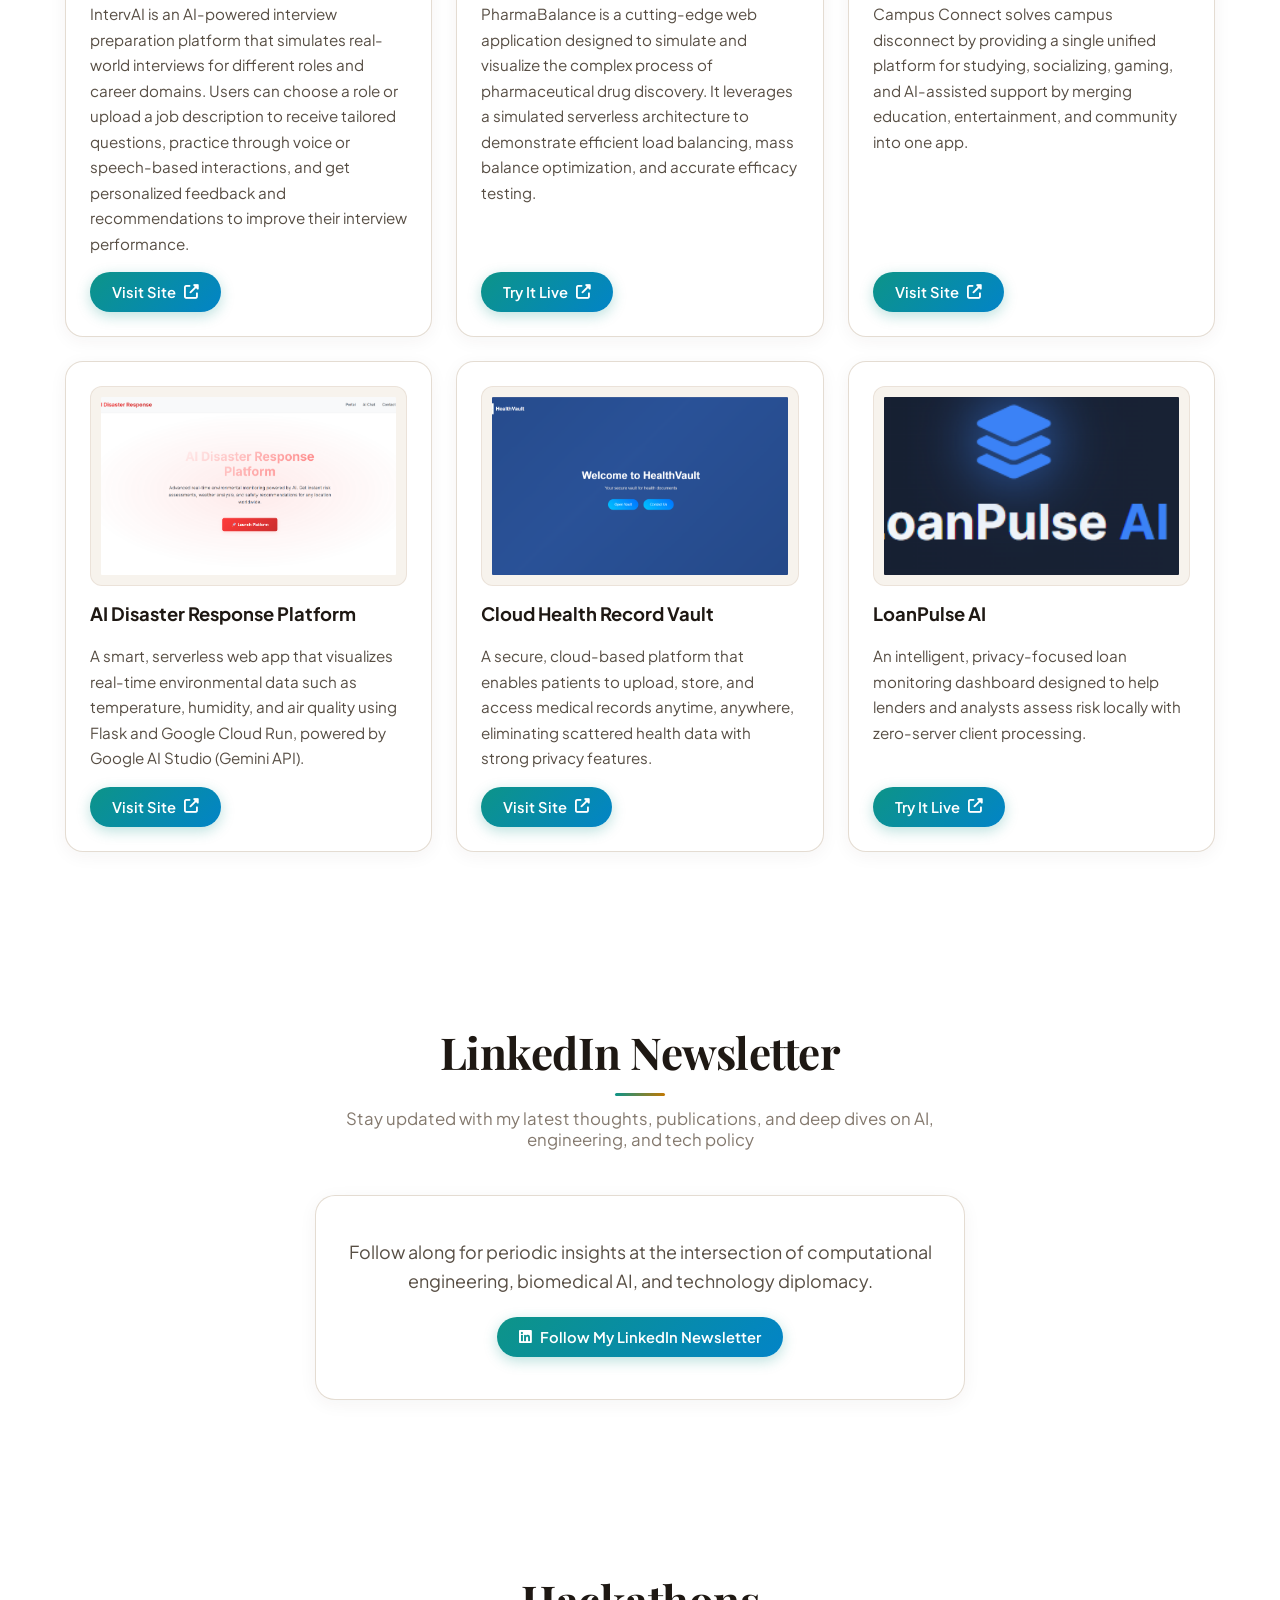
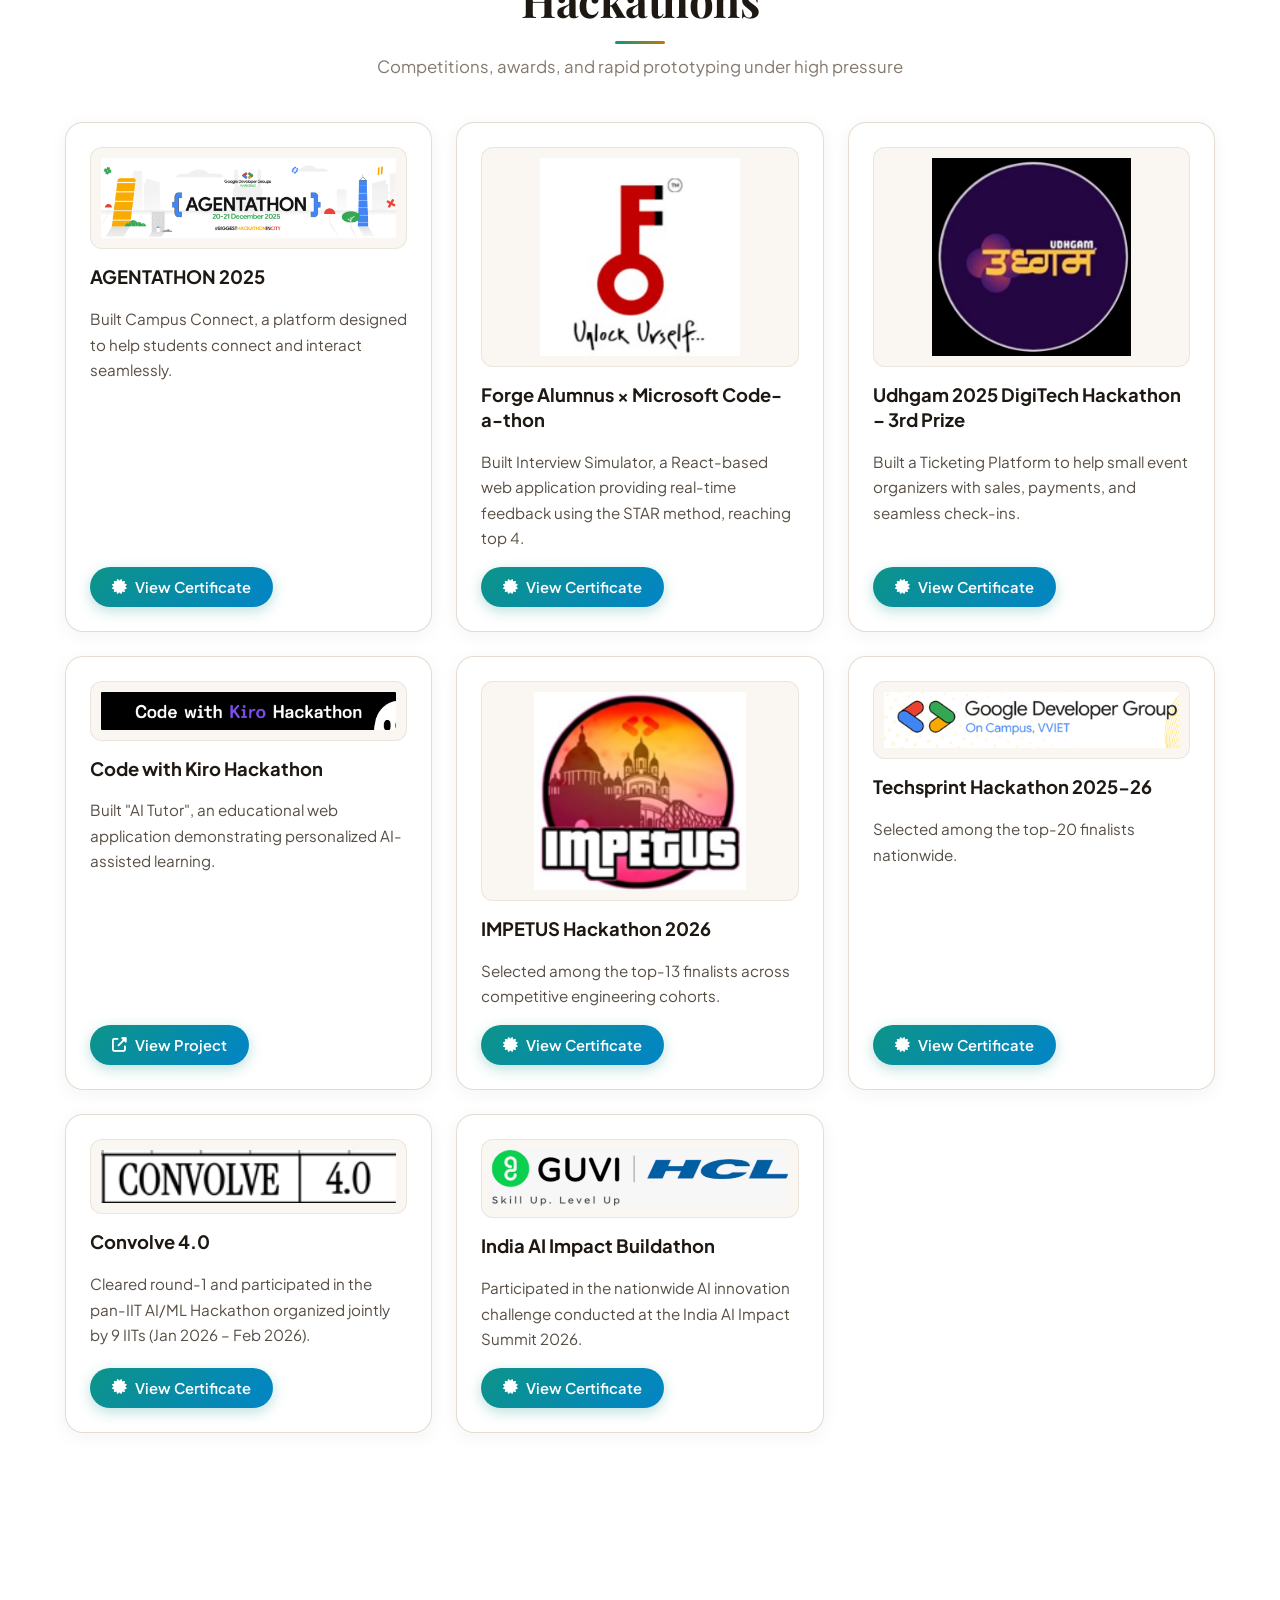
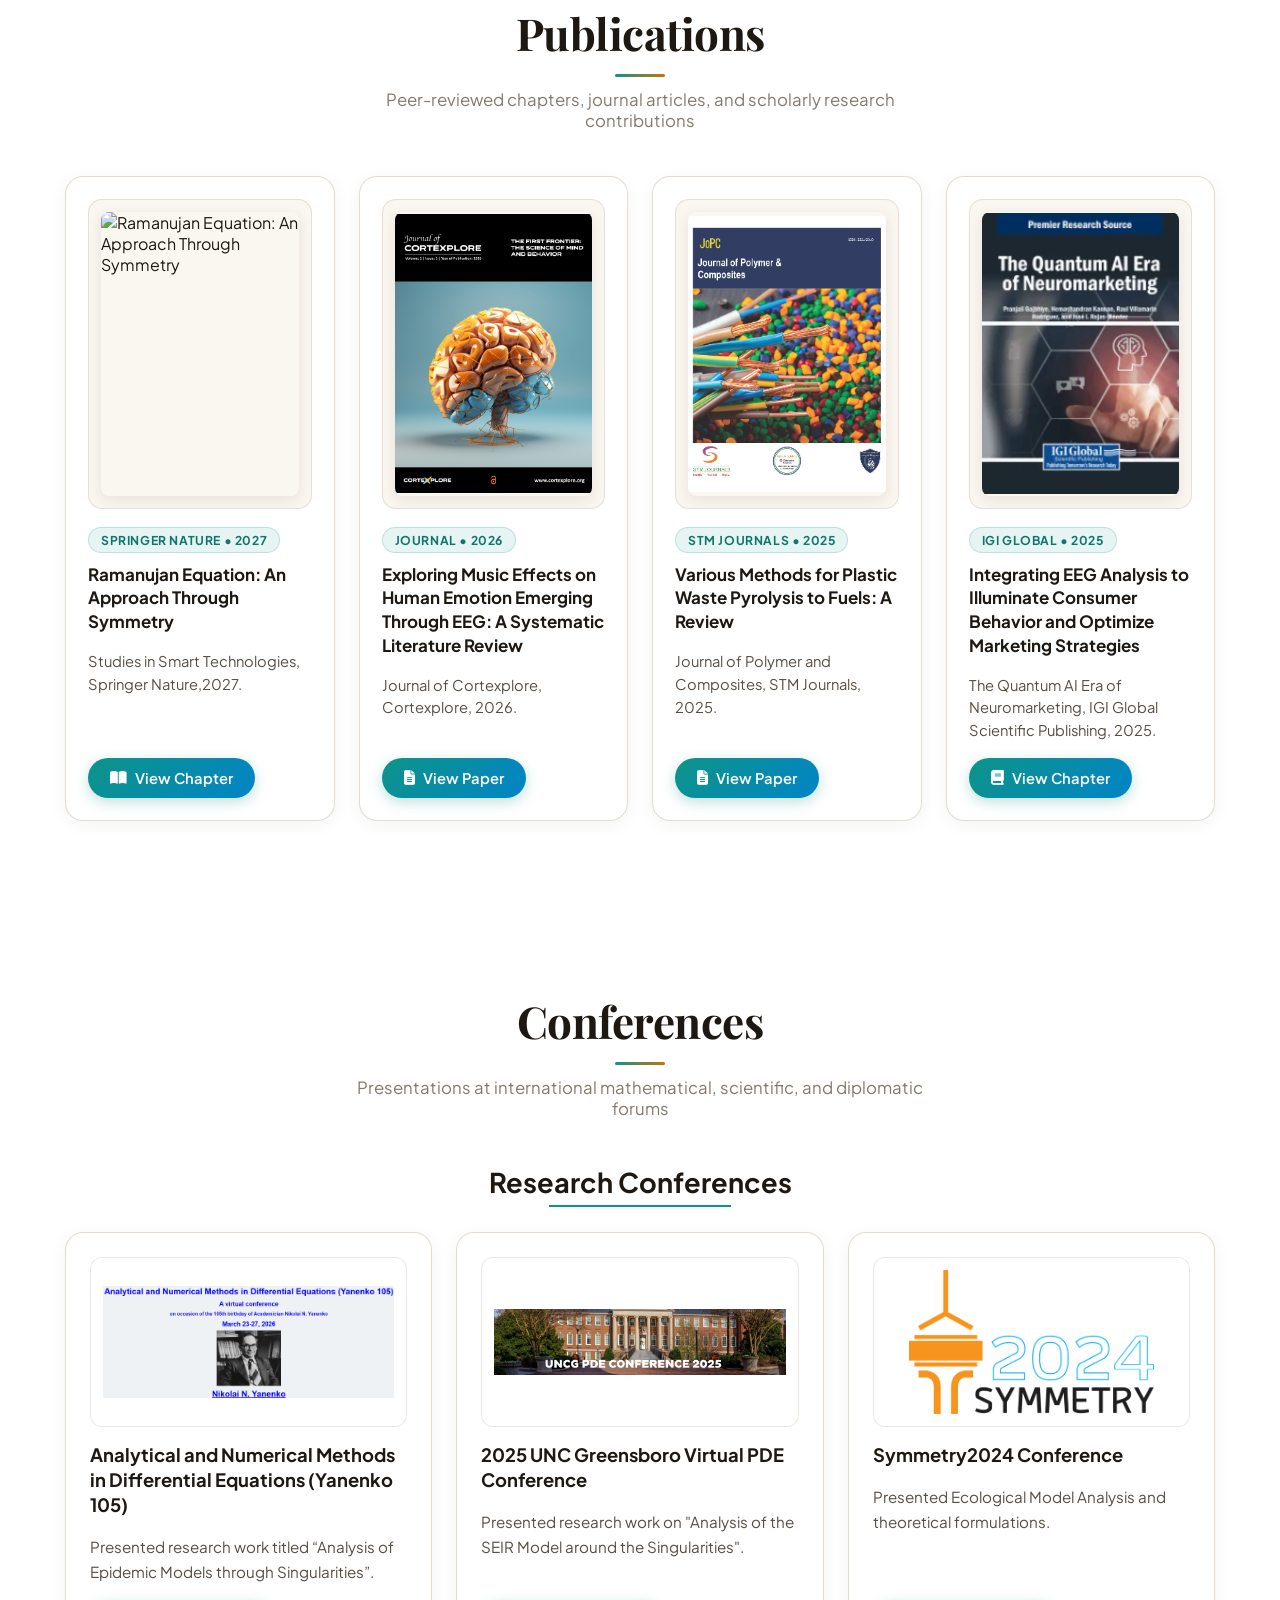
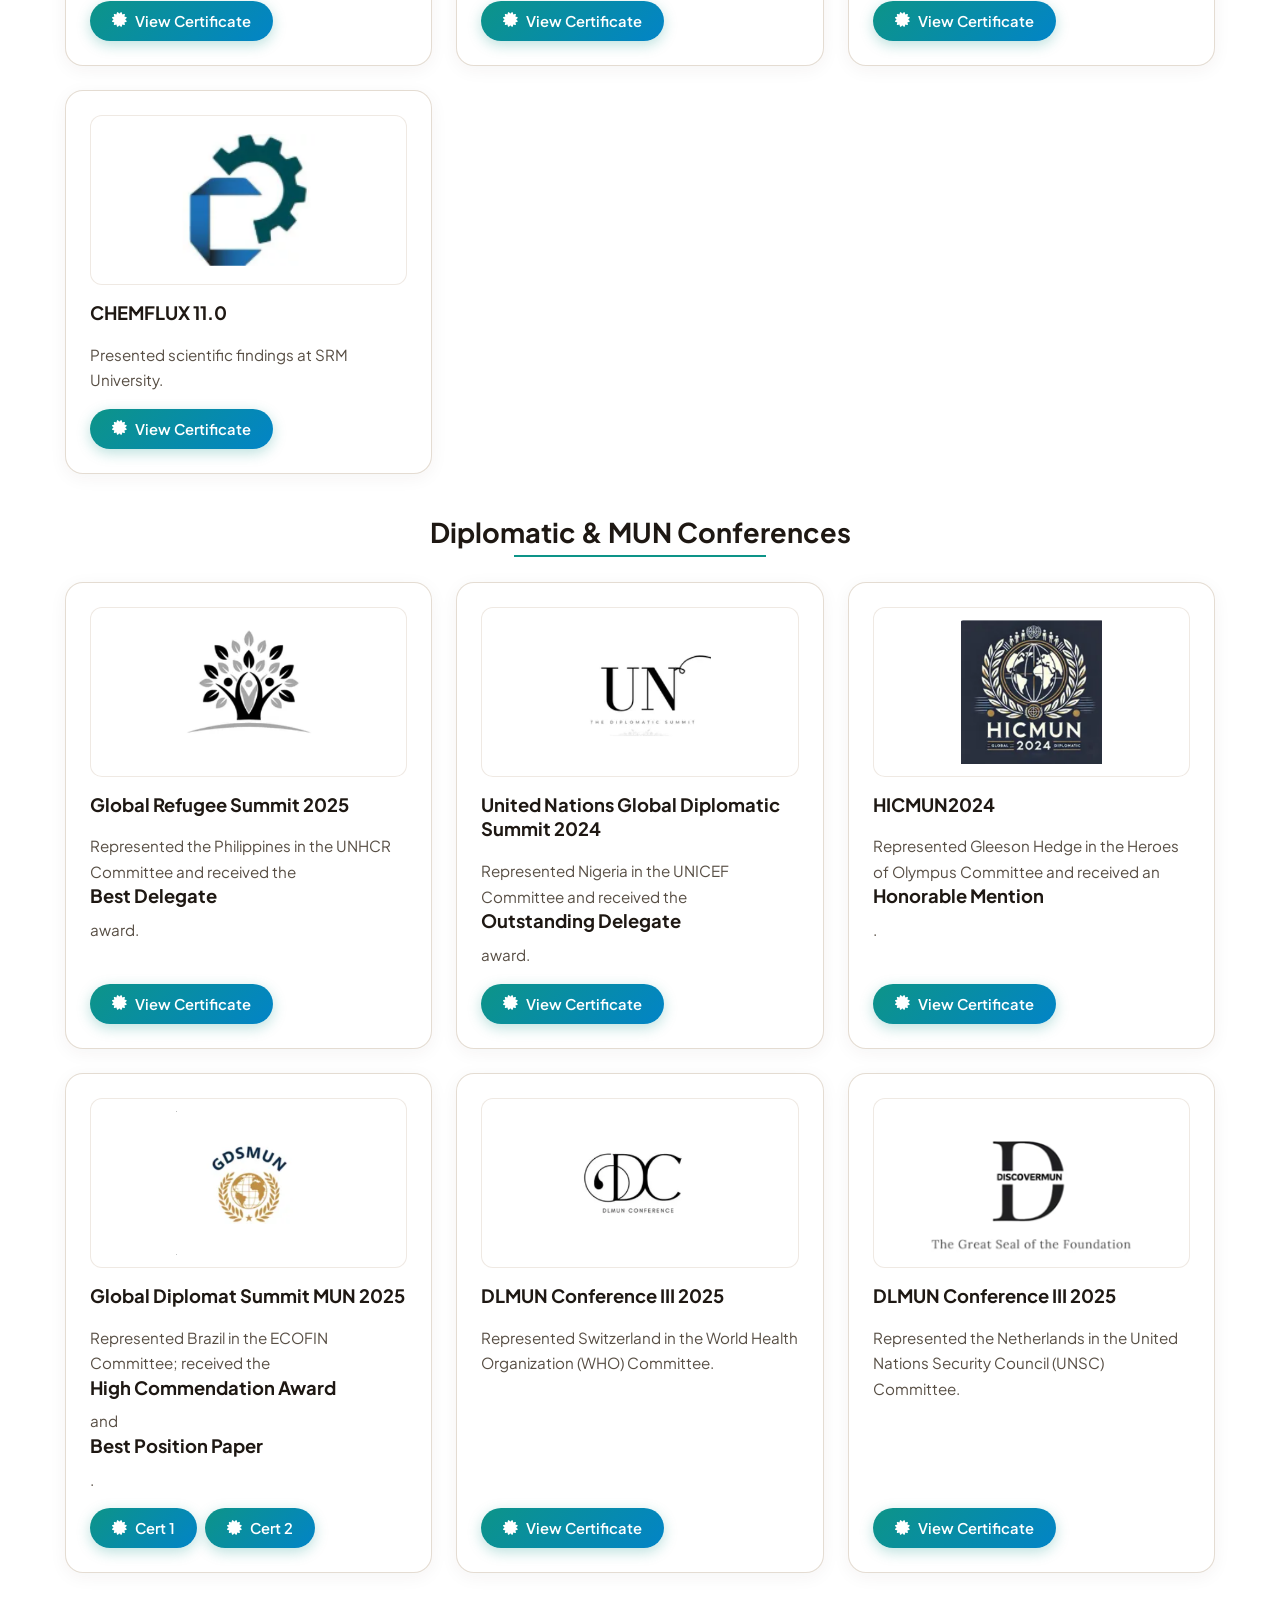
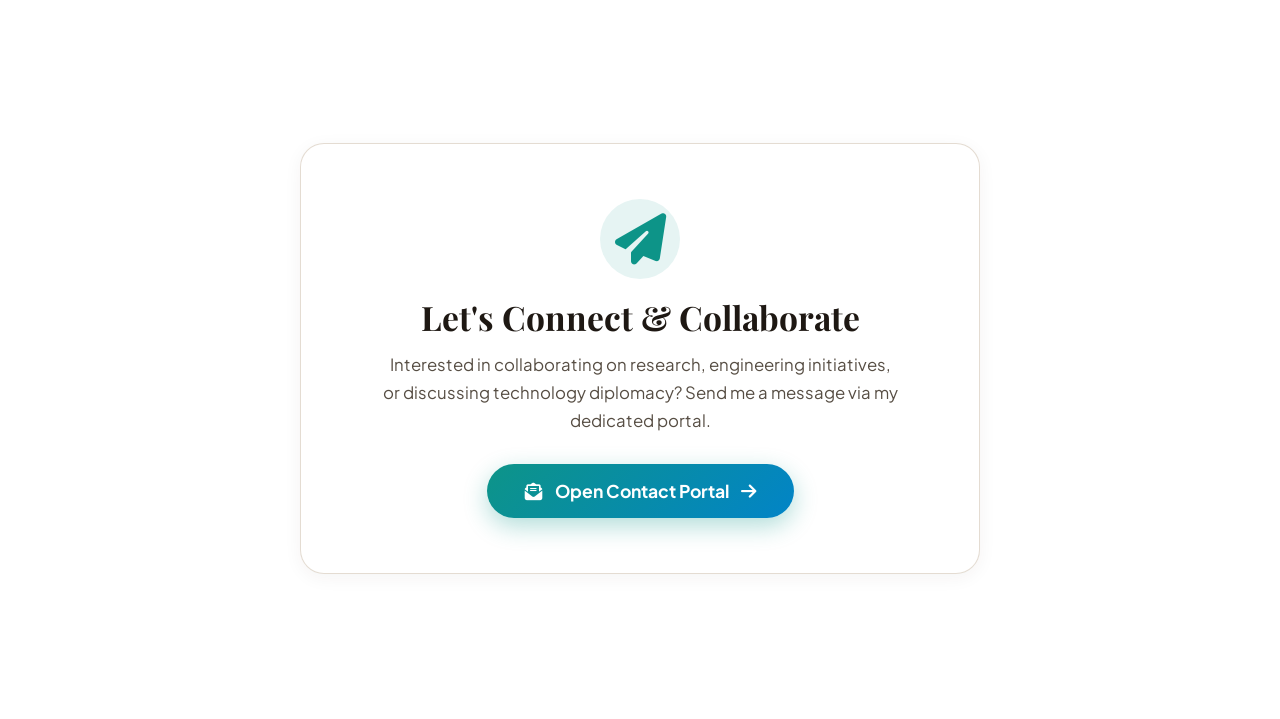
==== commit e64bc8ba: "Update portfolio about section Co-authored-by: Copilot <223556219+Copilot@users.noreply.github.com>" ====
--- a/index.html
+++ b/index.html
@@ -4,26 +4,92 @@
 <head>
   <meta charset="UTF-8">
   <meta name="viewport" content="width=device-width, initial-scale=1.0">
-  <title>V. Monishwar Reddy | Portfolio</title>
+  <title>V. Monishwar Reddy | Researcher, Engineer & Innovator</title>
   <link rel="stylesheet" href="https://cdnjs.cloudflare.com/ajax/libs/font-awesome/6.4.0/css/all.min.css">
-  <link href="https://fonts.googleapis.com/css2?family=Inter:wght@400;600;700&display=swap" rel="stylesheet">
+  <link rel="preconnect" href="https://fonts.googleapis.com">
+  <link rel="preconnect" href="https://fonts.gstatic.com" crossorigin>
+  <link href="https://fonts.googleapis.com/css2?family=Playfair+Display:ital,wght@0,500;0,600;0,700;1,400&family=Plus+Jakarta+Sans:wght@400;500;600;700&display=swap" rel="stylesheet">
   <style>
+    :root {
+      --bg-cream-main: #fbf8f3;
+      --bg-card: #ffffff;
+      --text-primary: #1e1813;
+      --text-secondary: #574e44;
+      --text-muted: #84796e;
+      --accent-teal: #0d9488;
+      --accent-teal-dark: #0f766e;
+      --card-border: rgba(214, 201, 186, 0.65);
+      --card-border-hover: rgba(13, 148, 136, 0.4);
+      --card-shadow: 0 4px 18px rgba(66, 48, 30, 0.05);
+      --card-shadow-hover: 0 14px 30px rgba(66, 48, 30, 0.12);
+    }
+
     * {
       margin: 0;
       padding: 0;
       box-sizing: border-box;
-      font-family: 'Inter', sans-serif;
+      font-family: 'Plus Jakarta Sans', sans-serif;
       scroll-behavior: smooth;
     }
 
     body {
-      background: linear-gradient(to right, #0e0140, #004e92);
-      color: #f0f0f0;
-    }
-
+      background-color: var(--bg-cream-main);
+      color: var(--text-primary);
+      overflow-x: hidden;
+      position: relative;
+      /* Soft flowing warm shading background */
+      background: linear-gradient(180deg, 
+        #fbf8f3 0%, 
+        #f7f0e3 20%, 
+        #f3e9d8 45%, 
+        #f8f2e7 70%, 
+        #fbf8f3 100%
+      );
+      background-attachment: fixed;
+    }
+
+    /* Ambient Floating Gradient Orbs */
+    .ambient-orb {
+      position: fixed;
+      border-radius: 50%;
+      filter: blur(90px);
+      z-index: 0;
+      pointer-events: none;
+      opacity: 0.35;
+      animation: floatOrb 25s infinite alternate ease-in-out;
+    }
+
+    .ambient-orb-1 {
+      width: 480px;
+      height: 480px;
+      background: radial-gradient(circle, #e9cfb5, #f5dfca);
+      top: -80px;
+      left: -100px;
+      animation-duration: 26s;
+    }
+
+    .ambient-orb-2 {
+      width: 540px;
+      height: 540px;
+      background: radial-gradient(circle, #d0e7e2, #e5f4f0);
+      top: 40%;
+      right: -150px;
+      animation-duration: 32s;
+      animation-delay: -8s;
+    }
+
+    @keyframes floatOrb {
+      0% { transform: translate(0, 0) scale(1); }
+      50% { transform: translate(45px, 60px) scale(1.08); }
+      100% { transform: translate(-25px, 30px) scale(0.95); }
+    }
+
+    /* Top Bar - Dark with no dot on name */
     header {
-      background: #0b0c10;
-      padding: 20px 40px;
+      background: #0d0c11;
+      backdrop-filter: blur(18px);
+      -webkit-backdrop-filter: blur(18px);
+      padding: 18px 50px;
       display: flex;
       justify-content: space-between;
       align-items: center;
@@ -31,43 +97,56 @@
       position: sticky;
       top: 0;
       z-index: 999;
+      border-bottom: 1px solid rgba(255, 255, 255, 0.08);
+      box-shadow: 0 4px 25px rgba(0, 0, 0, 0.35);
+      transition: all 0.3s ease;
     }
 
     header h1 {
-      font-size: 2rem;
-      color: #00c6ff;
+      font-family: 'Playfair Display', serif;
+      font-size: 1.85rem;
+      font-weight: 700;
+      color: #ffffff;
+      letter-spacing: -0.5px;
+    }
+
+    nav {
+      display: flex;
+      align-items: center;
+      gap: 6px;
     }
 
     nav a {
-      color: #fff;
-      margin: 0 15px;
+      color: #e5ded7;
+      padding: 8px 14px;
       text-decoration: none;
-      font-weight: 500;
-      transition: color 0.3s;
+      font-weight: 600;
+      font-size: 0.92rem;
+      border-radius: 20px;
+      transition: all 0.25s ease;
+      position: relative;
     }
 
     nav a:hover {
       color: #00ffd9;
-    }
-
+      background: rgba(0, 255, 217, 0.1);
+    }
+
+    /* Hero Container - Always 100% visible, never blank */
     .hero {
-      background: #6e6d6d;
-      /* Fallback */
+      position: relative;
+      height: 100vh;
+      width: 100vw;
+      max-width: 100%;
+      margin: 0;
       display: flex;
       align-items: flex-end;
       justify-content: flex-start;
-      height: 100vh;
-      /* Full viewport height */
-      width: 100vw;
-      /* Full viewport width */
-      max-width: 100%;
-      /* Override section max-width */
-      margin: 0;
-      /* Override section margin */
-      text-align: left;
-      position: relative;
-      padding: 40px 60px;
+      padding: 60px 80px;
       overflow: hidden;
+      background-color: #e6e2dd;
+      opacity: 1 !important;
+      transform: none !important;
     }
 
     .slideshow-container {
@@ -80,29 +159,26 @@
       overflow: hidden;
     }
 
-    .slide.fit-full {
-      object-fit: contain !important;
-      object-position: center center !important;
-      background-color: #e6e2dd;
-      /* Matching beige background for seamless look */
-    }
-
     .slide {
       position: absolute;
       top: 0;
       left: 0;
       width: 100%;
       height: 100%;
-
       object-fit: cover;
       object-position: center center;
       opacity: 0;
-      transition: opacity 1s ease-in-out;
+      transition: opacity 1.4s ease-in-out;
+    }
+
+    .slide.fit-full {
+      object-fit: contain !important;
+      object-position: center center !important;
+      background-color: #e6e2dd;
     }
 
     .slide.active {
       opacity: 1;
-      /* Set this to your preferred opacity */
       z-index: 1;
     }
 
@@ -110,236 +186,456 @@
       content: "";
       position: absolute;
       inset: 0;
-      background: rgba(0, 0, 0, 0.4);
+      background: linear-gradient(180deg, rgba(16, 13, 10, 0.2) 0%, rgba(16, 13, 10, 0.68) 100%);
+      z-index: 2;
     }
 
     .hero-content {
       position: relative;
-      max-width: 800px;
-      color: #fff;
+      max-width: 880px;
+      color: #ffffff;
+      z-index: 3;
+      text-align: left;
+    }
+
+    .hero-content h1 {
+      font-family: 'Playfair Display', serif;
+      font-size: 4.2rem;
+      margin-bottom: 15px;
+      font-weight: 700;
+      line-height: 1.1;
+      letter-spacing: -1px;
+      text-shadow: 0 4px 20px rgba(0, 0, 0, 0.4);
+    }
+
+    .hero-content p {
+      font-size: 1.45rem;
+      margin: 10px 0 30px 0;
+      font-weight: 400;
+      color: #f3ede2;
+      text-shadow: 0 2px 10px rgba(0, 0, 0, 0.3);
+      max-width: 650px;
+    }
+
+    .resume-button {
+      background: linear-gradient(135deg, #0d9488 0%, #0284c7 100%);
+      color: #ffffff !important;
+      padding: 16px 38px;
+      border-radius: 40px;
+      text-decoration: none;
+      font-weight: 700;
+      font-size: 1.05rem;
+      display: inline-flex;
+      align-items: center;
+      gap: 10px;
+      box-shadow: 0 8px 22px rgba(13, 148, 136, 0.4);
+      transition: all 0.3s ease;
+    }
+
+    .resume-button:hover {
+      transform: translateY(-3px);
+      box-shadow: 0 12px 30px rgba(13, 148, 136, 0.55);
+      color: #ffffff !important;
+    }
+
+    /* Scroll Animation - The Original Fade & Slide-in Animation */
+    section {
+      padding: 85px 25px;
+      max-width: 1200px;
+      margin: auto;
+      position: relative;
       z-index: 1;
-      text-align: left;
-    }
-
-    .hero-content h1 {
-      font-size: 4rem;
-      margin-bottom: 20px;
-      text-transform: uppercase;
-      font-weight: 800;
-      line-height: 1.1;
-    }
-
-    .hero-content p {
-      font-size: 1.5rem;
-      margin: 10px 0 25px 0;
-      font-weight: 500;
-      color: #ddd;
-    }
-
-    .resume-button {
-      background: #00ffd9;
-      color: #000;
-      padding: 16px 36px;
-
-      border-radius: 30px;
-      text-decoration: none;
-      font-weight: bold;
-      margin-top: 20px;
+    }
+
+    section.visible {
+      opacity: 1 !important;
+      transform: translateY(0) !important;
+      transition: opacity 0.65s ease-out, transform 0.65s ease-out;
+    }
+
+    section:not(.visible) {
+      opacity: 0;
+      transform: translateY(40px);
+      transition: opacity 0.65s ease-out, transform 0.65s ease-out;
+    }
+
+    .section-header {
+      text-align: center;
+      margin-bottom: 45px;
+      position: relative;
+    }
+
+    section h2 {
+      font-family: 'Playfair Display', serif;
+      font-size: 2.75rem;
+      color: var(--text-primary);
+      margin-bottom: 12px;
+      letter-spacing: -0.5px;
+      font-weight: 700;
+      position: relative;
       display: inline-block;
     }
 
-    .resume-button:hover {
-      background: #0ff;
-    }
-
-    section {
-      padding: 60px 20px;
-      max-width: 1100px;
-      margin: auto;
-    }
-
-    section h2 {
-      text-align: center;
-      font-size: 2.5rem;
-      color: #00ffd9;
-      margin-bottom: 40px;
-    }
-
-    .card,
-    .card-grid .card {
-      background: rgba(255, 255, 255, 0.05);
-      padding: 10px 12px;
-      border-radius: 14px;
-      box-shadow: 0 4px 10px rgba(0, 0, 0, 0.25);
-      margin-bottom: 20px;
-      transition: transform 0.3s;
-    }
-
-    .card:hover {
-      transform: translateY(-5px);
-    }
-
+    section h2::after {
+      content: "";
+      display: block;
+      width: 50px;
+      height: 3px;
+      background: linear-gradient(90deg, var(--accent-teal), #c27803);
+      margin: 12px auto 0 auto;
+      border-radius: 4px;
+    }
+
+    .section-subtitle {
+      font-size: 1.05rem;
+      color: var(--text-muted);
+      max-width: 600px;
+      margin: 0 auto;
+      font-weight: 400;
+    }
+
+    /* Cards - Small shifting animation */
     .card-grid {
       display: grid;
-      grid-template-columns: repeat(auto-fit, minmax(280px, 1fr));
-      gap: 16px;
+      grid-template-columns: repeat(auto-fit, minmax(290px, 1fr));
+      gap: 24px;
+    }
+
+    .card {
+      background: var(--bg-card);
+      padding: 24px;
+      border-radius: 18px;
+      border: 1px solid var(--card-border);
+      box-shadow: var(--card-shadow);
+      transition: transform 0.3s cubic-bezier(0.2, 0.8, 0.2, 1), box-shadow 0.3s ease, border-color 0.3s ease;
+      position: relative;
+      display: flex;
+      flex-direction: column;
+    }
+
+    .card:hover {
+      transform: translateY(-6px);
+      box-shadow: var(--card-shadow-hover);
+      border-color: var(--card-border-hover);
     }
 
     .card img {
       width: 100%;
       height: auto;
-      max-height: 300px;
-      /* Fixed height */
-
-      object-fit: Cover;
-
-      border-radius: 10px;
-      margin-bottom: 10px;
-      background: None;
-      padding: 0;
-      /* Optional padding inside the white box */
+      max-height: 220px;
+      object-fit: contain;
+      border-radius: 12px;
+      margin-bottom: 16px;
+      transition: transform 0.35s ease;
+      background: #faf7f2;
+      padding: 10px;
+      border: 1px solid rgba(214, 201, 186, 0.4);
+    }
+
+    .card:hover img {
+      transform: scale(1.02);
+    }
+
+    .card strong {
       display: block;
-      margin: 0 auto 10px auto;
-
-    }
-
-    .tedis-img {
-      width: auto;
-      height: auto;
-      /* you can adjust this to make it bigger */
-      object-fit: contain;
-      display: block;
-      margin: 0 auto 10px auto;
-      background-color: #fff;
-      /* optional for logos */
-      padding: 8px;
-      border-radius: 10px;
-    }
-
-    /* Make all Experience section images equal size */
+      margin-bottom: 8px;
+      font-weight: 700;
+      color: var(--text-primary);
+      font-size: 1.15rem;
+      line-height: 1.35;
+    }
+
+    .card p {
+      margin: 8px 0 16px 0;
+      line-height: 1.68;
+      color: var(--text-secondary);
+      font-size: 0.95rem;
+      flex-grow: 1;
+    }
+
+    /* Buttons */
+    .btn-link {
+      display: inline-flex;
+      align-items: center;
+      justify-content: center;
+      gap: 8px;
+      background: linear-gradient(135deg, #0d9488 0%, #0284c7 100%);
+      color: #ffffff !important;
+      padding: 11px 22px;
+      border-radius: 30px;
+      text-decoration: none;
+      font-weight: 600;
+      font-size: 0.92rem;
+      margin-top: auto;
+      transition: all 0.25s ease;
+      box-shadow: 0 4px 14px rgba(13, 148, 136, 0.28);
+      width: fit-content;
+    }
+
+    .btn-link:hover {
+      transform: translateY(-2px);
+      box-shadow: 0 8px 20px rgba(13, 148, 136, 0.42);
+      color: #ffffff !important;
+      text-decoration: none;
+    }
+
+    /* About Me Section */
+    .about-card {
+      background: #ffffff;
+      border-radius: 22px;
+      padding: 46px 50px;
+      border: 1px solid var(--card-border);
+      box-shadow: var(--card-shadow);
+      transition: transform 0.3s ease, box-shadow 0.3s ease;
+    }
+
+    .about-card:hover {
+      transform: translateY(-4px);
+      box-shadow: var(--card-shadow-hover);
+    }
+
+    .about-lead {
+      font-family: 'Playfair Display', serif;
+      font-size: 1.5rem;
+      line-height: 1.55;
+      color: var(--text-primary);
+      margin-bottom: 20px;
+      font-weight: 600;
+    }
+
+    .about-lead span {
+      color: var(--accent-teal-dark);
+    }
+
+    .about-body p {
+      font-size: 1.05rem;
+      line-height: 1.85;
+      color: var(--text-secondary);
+      margin-bottom: 18px;
+    }
+
+    .about-body p:last-child {
+      margin-bottom: 0;
+    }
+
+    .about-body strong {
+      color: var(--text-primary);
+      font-weight: 600;
+    }
+
+    /* Social Links */
+    .social-links-card {
+      display: flex;
+      gap: 16px;
+      justify-content: center;
+      flex-wrap: wrap;
+      margin-top: 32px;
+    }
+
+    .social-btn {
+      display: inline-flex;
+      align-items: center;
+      gap: 10px;
+      padding: 13px 26px;
+      border-radius: 35px;
+      text-decoration: none;
+      font-weight: 600;
+      font-size: 0.95rem;
+      transition: all 0.25s ease;
+      box-shadow: 0 4px 15px rgba(66, 48, 30, 0.08);
+      border: 1px solid transparent;
+      background: #ffffff;
+    }
+
+    .social-btn i {
+      font-size: 1.15rem;
+    }
+
+    .email-btn {
+      color: #d93025;
+      border-color: rgba(217, 48, 37, 0.25);
+    }
+
+    .email-btn:hover {
+      background: #d93025;
+      color: #ffffff;
+      transform: translateY(-3px);
+      box-shadow: 0 8px 22px rgba(217, 48, 37, 0.35);
+    }
+
+    .github-btn {
+      color: #24292e;
+      border-color: rgba(36, 41, 46, 0.25);
+    }
+
+    .github-btn:hover {
+      background: #24292e;
+      color: #ffffff;
+      transform: translateY(-3px);
+      box-shadow: 0 8px 22px rgba(36, 41, 46, 0.35);
+    }
+
+    .orcid-btn {
+      color: #a6ce39;
+      border-color: rgba(166, 206, 57, 0.4);
+    }
+
+    .orcid-btn:hover {
+      background: #a6ce39;
+      color: #ffffff;
+      transform: translateY(-3px);
+      box-shadow: 0 8px 22px rgba(166, 206, 57, 0.4);
+    }
+
+    .linkedin-btn {
+      color: #0a66c2;
+      border-color: rgba(10, 102, 194, 0.25);
+    }
+
+    .linkedin-btn:hover {
+      background: #0a66c2;
+      color: #ffffff;
+      transform: translateY(-3px);
+      box-shadow: 0 8px 22px rgba(10, 102, 194, 0.35);
+    }
+
+    /* Experience Images */
     #Experience .card img {
       width: 100%;
-      height: 200px;
+      height: 180px;
       object-fit: contain;
-      background-color: #fff;
+      background-color: #ffffff;
+      padding: 14px;
+      border-radius: 12px;
+      margin-bottom: 14px;
+      border: 1px solid rgba(214, 201, 186, 0.5);
+    }
+
+    .mf-dark-bg {
+      background-color: #0b0c10 !important;
+      border: 1px solid rgba(255, 255, 255, 0.15) !important;
+    }
+
+    .tedis-img {
+      object-fit: contain;
+      background-color: #ffffff !important;
       padding: 10px;
-      border-radius: 10px;
-      margin-bottom: 10px;
-    }
-
+      border-radius: 12px;
+    }
+
+    /* Publications Section Styling */
     #publications .card-grid {
       display: grid;
-      grid-template-columns: repeat(auto-fit, minmax(280px, 1fr));
-      gap: 5px;
+      grid-template-columns: repeat(auto-fit, minmax(260px, 1fr));
+      gap: 24px;
     }
 
     #publications .card {
-      background: rgba(255, 255, 255, 0.05);
-      padding: 8px 10px;
+      background: #ffffff;
+      padding: 22px;
+      border-radius: 18px;
+      border: 1px solid var(--card-border);
+      display: flex;
+      flex-direction: column;
+      justify-content: space-between;
+      height: 100%;
+    }
+
+    .pub-cover-wrap {
+      width: 100%;
+      height: 310px;
+      background: #faf6f0;
+      border-radius: 14px;
+      display: flex;
+      align-items: center;
+      justify-content: center;
+      margin-bottom: 18px;
+      overflow: hidden;
+      padding: 12px;
+      border: 1px solid rgba(214, 201, 186, 0.5);
+    }
+
+    .pub-cover-wrap img {
+      width: auto;
+      max-width: 100%;
+      height: 100%;
+      max-height: 285px;
+      object-fit: contain;
+      border-radius: 8px;
+      box-shadow: 0 4px 14px rgba(66, 48, 30, 0.1);
+      transition: transform 0.3s ease;
+      background: transparent;
+      padding: 0;
+      border: none;
+      margin: 0;
+    }
+
+    #publications .card:hover .pub-cover-wrap img {
+      transform: translateY(-4px) scale(1.02);
+    }
+
+    .pub-badge {
+      display: inline-block;
+      font-size: 0.76rem;
+      font-weight: 700;
+      text-transform: uppercase;
+      letter-spacing: 0.6px;
+      color: var(--accent-teal-dark);
+      background: rgba(13, 148, 136, 0.1);
+      padding: 4px 12px;
+      border-radius: 16px;
+      margin-bottom: 10px;
+      width: fit-content;
+      border: 1px solid rgba(13, 148, 136, 0.2);
+    }
+
+    #publications .card strong {
+      font-size: 1.06rem;
+      line-height: 1.4;
+      margin-bottom: 8px;
+      color: var(--text-primary);
+    }
+
+    #publications .card p {
+      font-size: 0.92rem;
+      color: var(--text-secondary);
+      margin-bottom: 16px;
+      line-height: 1.55;
+    }
+
+    /* Conferences Section */
+    .conf-category-title {
+      text-align: center;
+      font-family: 'Playfair Display', serif;
+      font-size: 1.7rem;
+      color: var(--text-primary);
+      margin: 40px 0 25px 0;
+      position: relative;
+    }
+
+    .conf-category-title span {
+      position: relative;
+      display: inline-block;
+      padding-bottom: 8px;
+    }
+
+    .conf-category-title span::after {
+      content: "";
+      position: absolute;
+      bottom: 0;
+      left: 20%;
+      right: 20%;
+      height: 2px;
+      background: var(--accent-teal);
+    }
+
+    #conferences .card img {
+      height: 170px !important;
+      max-height: 170px !important;
+      object-fit: contain !important;
+      background-color: #ffffff;
+      padding: 12px;
       border-radius: 12px;
-      box-shadow: 0 4px 10px rgba(0, 0, 0, 0.2);
-      transition: transform 0.3s;
-      margin-bottom: 5px;
-      width: 100%;
-    }
-
-    #publications .card img {
-      width: 100%;
-      height: auto;
-      object-fit: contain;
-      border-radius: 10px;
-      margin-bottom: 10px;
-      background: transparent;
-    }
-
-    #conferences .card img {
-      height: auto !important;
-      max-height: 200px !important;
-      object-fit: contain !important;
-      background-color: #fff;
-    }
-
-    #hackathons .card-grid {
-      display: grid;
-      grid-template-columns: repeat(auto-fit, minmax(280px, 1fr));
-      gap: 20px;
-    }
-
-    #hackathons .card {
-      background: rgba(255, 255, 255, 0.05);
-      padding: 10px 12px;
-      border-radius: 14px;
-      box-shadow: 0 4px 10px rgba(0, 0, 0, 0.25);
-      transition: transform 0.3s;
-      margin-bottom: 25px;
-      max-width: 300px;
-      /* Set max width for uniformity */
-      margin-left: auto;
-      margin-right: auto;
-    }
-
-    #hackathons .card img {
-      width: 100%;
-      height: 200px;
-      object-fit: contain;
-      border-radius: 10px;
-      margin-bottom: 10px;
-      background-color: rgba(255, 255, 255, 0.05);
-      padding: 10px;
-    }
-
-    .card strong {
-      display: block;
-      margin-bottom: 10px;
-      font-weight: 600;
-      color: #00ffd9;
-      font-size: 1.1rem;
-    }
-
-    .card p {
-      margin: 10px 0;
-      line-height: 1.6;
-      color: #e0e0e0;
-    }
-
-    .card a {
-      display: inline-block;
-      margin-top: 6px;
-      color: #00ffd9;
-      text-decoration: none;
-      font-weight: 500;
-    }
-
-    .card a:hover {
-      text-decoration: underline;
-      color: #00c6ff;
-    }
-
-    /* Button Links for Cards */
-    .btn-link {
-      display: block;
-      background: linear-gradient(135deg, #00ffd9, #00c6ff);
-      color: #000 !important;
-      padding: 12px 24px;
-      border-radius: 25px;
-      text-decoration: none;
-      font-weight: 700;
-      margin-top: 12px;
-      transition: all 0.3s ease;
-      box-shadow: 0 4px 15px rgba(0, 255, 217, 0.3);
-      text-align: center;
-      width: fit-content;
-    }
-
-    .btn-link:hover {
-      transform: translateY(-2px);
-      box-shadow: 0 6px 20px rgba(0, 255, 217, 0.5);
-      text-decoration: none;
-      color: #000 !important;
-    }
-
-    .btn-link i {
-      margin-right: 8px;
     }
 
     /* Projects Section */
@@ -353,8 +649,9 @@
       width: 100%;
       height: 200px;
       object-fit: cover;
-      border-radius: 10px;
-      margin-bottom: 15px;
+      border-radius: 12px;
+      margin-bottom: 16px;
+      background-color: #f7f3ed;
     }
 
     #projects .card-content {
@@ -363,201 +660,178 @@
       flex-direction: column;
     }
 
-    #projects .card p {
-      flex: 1;
-      margin: 10px 0;
+    /* Newsletter Card */
+    .newsletter-card {
+      background: #ffffff;
+      border: 1px solid var(--card-border);
+      border-radius: 20px;
+      padding: 42px 30px;
+      text-align: center;
+      max-width: 650px;
+      margin: 0 auto;
+      box-shadow: var(--card-shadow);
+      transition: transform 0.3s ease, box-shadow 0.3s ease;
+    }
+
+    .newsletter-card:hover {
+      transform: translateY(-5px);
+      box-shadow: var(--card-shadow-hover);
+    }
+
+    .newsletter-card p {
+      font-size: 1.12rem;
+      color: var(--text-secondary);
+      margin-bottom: 22px;
       line-height: 1.6;
-    }
-
-    #newsletter .card {
-      text-align: center;
-    }
-
-    .newsletter-button {
-      background-color: #000011;
-      color: #00ffd9;
-      padding: 12px 25px;
-      border-radius: 30px;
-      display: inline-block;
-      font-weight: 600;
-    }
-
-    /* Social Links Buttons */
-    .social-links-card {
-      display: flex;
-      gap: 15px;
-      justify-content: center;
-      flex-wrap: wrap;
-      margin-top: 20px;
-      padding: 20px;
-    }
-
-    .social-btn {
-      display: inline-flex;
-      align-items: center;
-      gap: 10px;
-      padding: 12px 25px;
-      border-radius: 30px;
-      text-decoration: none;
-      font-weight: 600;
-      font-size: 1rem;
-      transition: all 0.3s ease;
-      box-shadow: 0 4px 15px rgba(0, 0, 0, 0.2);
-    }
-
-    .social-btn i {
-      font-size: 1.2rem;
-    }
-
-    .email-btn {
-      background: linear-gradient(135deg, #ea4335, #d32f2f);
-      color: #fff;
-    }
-
-    .email-btn:hover {
-      transform: translateY(-3px);
-      box-shadow: 0 6px 20px rgba(234, 67, 53, 0.4);
-    }
-
-    .github-btn {
-      background: linear-gradient(135deg, #333, #24292e);
-      color: #fff;
-    }
-
-    .github-btn:hover {
-      transform: translateY(-3px);
-      box-shadow: 0 6px 20px rgba(36, 41, 46, 0.4);
-    }
-
-    .linkedin-btn {
-      background: linear-gradient(135deg, #0077b5, #005582);
-      color: #fff;
-    }
-
-    .linkedin-btn:hover {
-      transform: translateY(-3px);
-      box-shadow: 0 6px 20px rgba(0, 119, 181, 0.4);
     }
 
     /* Contact Portal Card */
     .contact-portal-card {
-      background: linear-gradient(135deg, rgba(0, 198, 255, 0.1), rgba(0, 255, 217, 0.05));
-      border: 2px solid rgba(0, 255, 217, 0.2);
-      border-radius: 20px;
-      padding: 50px 40px;
-      max-width: 600px;
+      background: #ffffff;
+      border: 1px solid var(--card-border);
+      border-radius: 24px;
+      padding: 55px 40px;
+      max-width: 680px;
       margin: 0 auto;
-      box-shadow: 0 8px 32px rgba(0, 255, 217, 0.15);
-      backdrop-filter: blur(10px);
+      box-shadow: var(--card-shadow);
       text-align: center;
+      transition: transform 0.3s ease, box-shadow 0.3s ease;
+    }
+
+    .contact-portal-card:hover {
+      transform: translateY(-5px);
+      box-shadow: var(--card-shadow-hover);
     }
 
     .contact-header {
-      margin-bottom: 35px;
+      margin-bottom: 30px;
     }
 
     .contact-header i {
-      font-size: 4rem;
-      color: #00ffd9;
-      margin-bottom: 20px;
-      display: block;
+      font-size: 3.2rem;
+      color: var(--accent-teal);
+      margin-bottom: 16px;
+      display: inline-block;
+      background: rgba(13, 148, 136, 0.1);
+      width: 80px;
+      height: 80px;
+      line-height: 80px;
+      border-radius: 50%;
     }
 
     .contact-header h3 {
-      font-size: 2rem;
-      color: #00ffd9;
-      margin-bottom: 15px;
+      font-family: 'Playfair Display', serif;
+      font-size: 2.1rem;
+      color: var(--text-primary);
+      margin-bottom: 12px;
+      font-weight: 700;
     }
 
     .contact-header p {
-      color: #b0b0b0;
-      font-size: 1.1rem;
-      line-height: 1.6;
+      color: var(--text-secondary);
+      font-size: 1.05rem;
+      line-height: 1.65;
+      max-width: 520px;
+      margin: 0 auto;
     }
 
     .contact-portal-btn {
       display: inline-flex;
       align-items: center;
-      gap: 15px;
-      background: linear-gradient(135deg, #00ffd9, #00c6ff);
-      color: #000;
-      padding: 18px 40px;
+      gap: 12px;
+      background: linear-gradient(135deg, #0d9488 0%, #0284c7 100%);
+      color: #ffffff !important;
+      padding: 16px 38px;
       border-radius: 50px;
       text-decoration: none;
-      font-size: 1.2rem;
+      font-size: 1.1rem;
       font-weight: 700;
       transition: all 0.3s ease;
-      box-shadow: 0 8px 25px rgba(0, 255, 217, 0.3);
+      box-shadow: 0 8px 24px rgba(13, 148, 136, 0.32);
     }
 
     .contact-portal-btn:hover {
-      transform: translateY(-5px);
-      box-shadow: 0 12px 35px rgba(0, 255, 217, 0.5);
-    }
-
-    .contact-portal-btn i {
-      font-size: 1.3rem;
-    }
-
-    footer {
-      background: #0b0c10;
-      text-align: center;
-      padding: 30px 20px;
-      font-size: 0.9rem;
-      color: #aaa;
-    }
-
-    section.visible {
-      opacity: 1;
-      transform: translateY(0);
-      transition: opacity 0.6s ease-out, transform 0.6s ease-out;
-    }
-
-    section:not(.visible) {
-      opacity: 0;
-      transform: translateY(40px);
+      transform: translateY(-3px);
+      box-shadow: 0 12px 30px rgba(13, 148, 136, 0.48);
+      color: #ffffff !important;
+    }
+
+    .contact-portal-btn i:last-child {
+      transition: transform 0.25s ease;
+    }
+
+    .contact-portal-btn:hover i:last-child {
+      transform: translateX(4px);
+    }
+
+    .bottom-spacer {
+      height: 60px;
+    }
+
+    /* Responsive */
+    @media (max-width: 900px) {
+      .hero-content h1 {
+        font-size: 3.2rem;
+      }
+      .hero {
+        padding: 40px 30px;
+      }
     }
 
     @media (max-width: 768px) {
       header {
         flex-direction: column;
         align-items: flex-start;
+        padding: 16px 20px;
       }
 
       nav {
         display: flex;
         flex-wrap: wrap;
-        gap: 15px;
-        margin-top: 10px;
+        gap: 8px;
+        margin-top: 12px;
+        width: 100%;
+      }
+
+      nav a {
+        padding: 6px 10px;
+        font-size: 0.85rem;
+      }
+
+      .hero {
+        padding: 30px 20px;
       }
 
       .hero-content h1 {
-        font-size: 2.2rem;
+        font-size: 2.3rem;
       }
 
       .hero-content p {
-        font-size: 1rem;
+        font-size: 1.1rem;
+      }
+
+      .about-card {
+        padding: 30px 22px;
+      }
+
+      .about-lead {
+        font-size: 1.25rem;
       }
 
       .card-grid {
         grid-template-columns: 1fr;
       }
 
-      .tedis-img {
-        height: 100px;
-        width: auto;
-        object-fit: contain;
-        display: block;
-        margin: 0 auto 10px auto;
-        background-color: transparent;
+      #publications .card-grid {
+        grid-template-columns: 1fr;
       }
 
       .contact-portal-card {
-        padding: 35px 25px;
+        padding: 38px 20px;
       }
 
       .contact-header h3 {
-        font-size: 1.5rem;
+        font-size: 1.7rem;
       }
 
       .contact-portal-btn {
@@ -575,21 +849,14 @@
       }
     }
   </style>
-  <script>
-    window.addEventListener('scroll', () => {
-      document.querySelectorAll('section').forEach(section => {
-        const top = section.getBoundingClientRect().top;
-        const threshold = window.innerHeight * 0.85;
-        if (top < threshold) {
-          section.classList.add('visible');
-        }
-      });
-    });
-
-  </script>
 </head>
 
 <body>
+  <!-- Ambient Floating Orbs for depth -->
+  <div class="ambient-orb ambient-orb-1"></div>
+  <div class="ambient-orb ambient-orb-2"></div>
+
+  <!-- Dark Top Bar (No dot on name) -->
   <header>
     <h1>Monishwar Reddy</h1>
     <nav>
@@ -604,113 +871,160 @@
     </nav>
   </header>
 
-  <section class="hero">
+  <!-- Hero Section (Always visible div - never hidden) -->
+  <div class="hero">
     <div class="slideshow-container">
       <img class="slide fit-full" src="monishwar-1.jpeg" alt="Slide 1" />
       <img class="slide" src="monishwar-2.png" alt="Slide 2" />
       <img class="slide" src="monishwar-4.jpeg" alt="Slide 4" />
       <img class="slide" src="monishwar-5.jpeg" alt="Slide 5" />
     </div>
+    
     <div class="hero-content">
       <h1>Monishwar Reddy Vardireddy</h1>
-      <p>Student, Woxsen University</p>
-      <a href="re.pdf" class="resume-button" download>About Me</a>
-    </div>
-
-  </section>
-
+      <!-- Resume button updated to r.pdf -->
+      <a href="r.pdf" class="resume-button" download="V_Monishwar_Reddy_Resume.pdf">
+        <i class="fas fa-file-download"></i> Download Resume
+      </a>
+    </div>
+
+  </div>
+
+  <!-- About Me Section -->
   <section id="about">
-    <h2>About Me</h2>
-    <div class="card">
-      Hi, I’m Monishwar Reddy Vardireddy, currently pursuing B.Tech at Woxsen University, specializing in Computer
-      Science. I’m deeply passionate about the intersection of technology, research, and sustainability. Over the years,
-      I’ve explored a wide range of domains such as data analysis, biomedical signal processing and EEG-based research.
-      My work as a Research Assistant and Intern has allowed me to contribute to impactful projects like mathematical
-      modelling, Monte Carlo simulations, and myocardial infarction detection.
-      I've also contributed to global leadership and tech diplomacy through initiatives like TEDIS MUNs, which connects
-      students worldwide to explore sustainable solutions through innovation and dialogue. I’m always eager to take on
-      new challenges where I can apply my skills to real-world problems and drive meaningful impact.
-    </div>
+    <div class="section-header">
+      <h2>About Me</h2>
+      <p class="section-subtitle">Bridging computational engineering, biomedical intelligence, and global youth leadership</p>
+    </div>
+    <div class="about-card">
+      <div class="about-lead">
+        Hi, I’m <span>Monishwar Reddy Vardireddy</span>, currently pursuing my B.Tech at <strong>Woxsen University</strong>, specializing in Computer Science.
+      </div>
+      <div class="about-body">
+        <p>
+          I am deeply passionate about working at the nexus of technology, computational research, and sustainability. Over the years, I have actively investigated a diverse spectrum of frontiers including mathematical modeling, biomedical signal processing, and EEG-based human-machine interfaces.
+        </p>
+        <p>
+          My experience as a Research Assistant and Intern has allowed me to contribute to high-impact research projects covering SEIR epidemiology, Monte Carlo simulations, AI, Machine Learning, Deep Learning, Brain-Computer Interfaces (BCI), and myocardial infarction detection algorithms.
+        </p>
+        <p>
+          I am also honored to be selected as a <strong>Millennium Fellow – Class of 2026</strong>, a prestigious global leadership program conducted by the <strong>United Nations Academic Impact (UNAI)</strong> and the <strong>Millennium Campus Network (MCN)</strong>, advancing SDG 4: Quality Education through student-led initiatives.
+        </p>
+        <p>
+          I am proficient in Python, data structures, algorithms, and statistical modeling, with a focus on designing scalable and efficient computational solutions. I am passionate about developing robust software systems and applying machine learning to solve real-world problems, with a strong foundation in software engineering, machine learning, and data-driven systems.
+        </p>
+      </div>
+    </div>
+
+    <!-- Social / Academic Links including ORCID beside GitHub -->
     <div class="social-links-card">
       <a href="mailto:monishwar26413@gmail.com" class="social-btn email-btn">
-        <i class="fas fa-envelope"></i> Email
+        <i class="fas fa-envelope"></i> Email Me
       </a>
-      <a href="https://github.com/monishwar-reddy" target="_blank" class="social-btn github-btn">
+      <a href="https://github.com/monishwar-reddy" target="_blank" rel="noopener noreferrer" class="social-btn github-btn">
         <i class="fab fa-github"></i> GitHub
       </a>
-      <a href="https://www.linkedin.com/in/monishwar-reddy-vardireddy-b41991282/" target="_blank"
-        class="social-btn linkedin-btn">
+      <a href="https://orcid.org/0009-0005-1212-4945" target="_blank" rel="noopener noreferrer" class="social-btn orcid-btn">
+        <i class="fab fa-orcid"></i> ORCID
+      </a>
+      <a href="https://www.linkedin.com/in/monishwar-reddy-vardireddy-b41991282/" target="_blank" rel="noopener noreferrer" class="social-btn linkedin-btn">
         <i class="fab fa-linkedin"></i> LinkedIn
       </a>
     </div>
   </section>
 
+  <!-- Experience Section -->
   <section id="Experience">
-    <h2>Experience</h2>
+    <div class="section-header">
+      <h2>Experience</h2>
+      <p class="section-subtitle">Leadership fellowships, academic research appointments, and industrial internships</p>
+    </div>
     <div class="card-grid">
       <div class="card">
-        <img src="MF.png" alt="Millennium Fellowship – Class of 2026" style="background-color: #0b0c10;">
-        <strong>Millennium Fellowship – Class of 2026</strong><br>
-        Working on TEDIS-III (Technology & Diplomacy International Summit III) as part of the Millennium Fellowship – Class of 2026, a global student leadership program conducted by United Nations Academic Impact (UNAI) and Millennium Campus Network (MCN), advancing SDG 4: Quality Education through student-led initiatives.
+        <img src="LA.png" alt="Associate Microsoft Student Ambassador">
+        <strong>Associate Microsoft Student Ambassador</strong>
+        <p>As an Associate Microsoft Student Ambassador, I am part of a global community of student leaders dedicated to empowering fellow students, building technology communities, and promoting learning and innovation.</p>
+      </div>
+      <!-- Millennium Fellowship with dark background for prominent logo -->
+      <div class="card">
+        <img src="MF.png" alt="Millennium Fellowship – Class of 2026" class="mf-dark-bg">
+        <strong>Millennium Fellowship – Class of 2026</strong>
+        <p>Working on TEDIS-III (Technology & Diplomacy International Summit III) as part of the Millennium Fellowship – Class of 2026, a global student leadership program conducted by United Nations Academic Impact (UNAI) and Millennium Campus Network (MCN), advancing SDG 4: Quality Education through student-led initiatives.</p>
       </div>
       <div class="card">
         <img src="intern-1.jpg" alt="PRME">
-        <strong>PRME | Responsible Work & Purposeful Careers</strong><br>
-        Engaged in initiatives promoting responsible work, sustainability, and purpose-driven careers.
-      </div>
-      <div class="card">
-        <img src="mix.png" alt="RA" class="tedis-img">
-        <strong>Research Assistant – Woxsen University</strong><br>
-        SEIR, Monte Carlo model Analysis.
-      </div>
-      <div class="card">
-        <img src="intern-2.png" alt="Intern" class="fix-bg">
-        <strong>Research Assistant-Woxsen Agentic Lab</strong><br>
-        Blockchain Entanglement Research, Decentralized Systems, Entanglement Protocol Design.
-      </div>
-      <div class="card">
-        <img src="mix.png" alt="Intern" class="fix-bg">
-        <strong>Research Intern – Woxsen University</strong><br>
-        EEG/HMI Research and Publications.
-      </div>
-      <div class="card">
-        <img src="hcl.png" alt="HCL" class="fix-bg">
-        <strong>Biomedical Signal Processing Intern – HCL Tech</strong><br>
-        Myocardial Infarction Detection .
-      </div>
-      <div class="card">
-        <img src="downloads-4.jpg" alt="TEDIS" class="tedis-img">
+        <strong>PRME | Responsible Work & Purposeful Careers</strong>
+        <p>Actively engaged in initiatives promoting responsible management education, sustainability principles, and purpose-driven career pathways across academic and youth networks.</p>
+      </div>
+      <div class="card">
+        <img src="mix.png" alt="Research Assistant" class="tedis-img">
+        <strong>Research Assistant – Woxsen University</strong>
+        <p>Conducted theoretical and computational modeling analyzing epidemic dynamics through SEIR systems and Monte Carlo stochastic simulations around model singularities.</p>
+      </div>
+      <div class="card">
+        <img src="intern-2.png" alt="Woxsen Agentic Lab" class="fix-bg">
+        <strong>Research Assistant – Woxsen Agentic Lab</strong>
+        <p>Researched blockchain entanglement protocols, decentralized multi-agent systems, and secure communication architectures for distributed environments.</p>
+      </div>
+      <div class="card">
+        <img src="mix.png" alt="Research Intern" class="fix-bg">
+        <strong>Research Intern – Woxsen University</strong>
+        <p>Conducted research on biomedical human-machine interfaces, electroencephalogram (EEG) signal processing, and cognitive data analysis for research publications.</p>
+      </div>
+      <div class="card">
+        <img src="hcl.png" alt="HCL Tech" class="fix-bg">
+        <strong>Biomedical Signal Processing Intern – HCL Tech</strong>
+        <p>Engineered automated signal processing algorithms and diagnostic pipelines for myocardial infarction detection using electrocardiogram data analysis.</p>
+      </div>
+      <div class="card">
+        <img src="downloads-4.jpg" alt="TEDIS Foundation" class="tedis-img">
         <strong>Founder – TEDIS Foundation</strong>
-        <p>Global MUN Conferences on Diplomacy and Technology.</p>
-        <a href="https://www.linkedin.com/company/tedis-foundation/" target="_blank" class="btn-link">
-          <i class="fab fa-linkedin"></i> LinkedIn
-        </a>
-        <a href="https://www.instagram.com/tedis_foundation?igsh=MXhwdDZobXM3c2RqcA==" target="_blank" class="btn-link">
-          <i class="fab fa-instagram"></i> Instagram
-        </a>
+        <p>Founded and spearheaded global Model United Nations conferences dedicated to youth diplomacy, sustainable development goals, and technological governance.</p>
+        <div style="display: flex; gap: 8px; flex-wrap: wrap; margin-top: auto;">
+          <a href="https://www.linkedin.com/company/tedis-foundation/" target="_blank" rel="noopener noreferrer" class="btn-link">
+            <i class="fab fa-linkedin"></i> LinkedIn
+          </a>
+          <a href="https://www.instagram.com/tedis_foundation?igsh=MXhwdDZobXM3c2RqcA==" target="_blank" rel="noopener noreferrer" class="btn-link">
+            <i class="fab fa-instagram"></i> Instagram
+          </a>
+        </div>
       </div>
       <div class="card">
         <img src="tianno.png" alt="Tiaano">
-        <strong>R&D Analyst Intern – Tiaano</strong><br>
-        Innovation & Insights analysis.
-      </div>
-      <div class="card">
-        <img src="mix.png" alt="DA">
-        <strong>Data Analyst Intern – Woxsen University</strong><br>
-        Social Media Analytics & Visualization.
+        <strong>R&D Analyst Intern – Tiaano</strong>
+        <p>Delivered technical research, market insight analysis, and technology forecasting to accelerate research and product development initiatives.</p>
+      </div>
+      <div class="card">
+        <img src="mix.png" alt="Data Analyst Intern">
+        <strong>Data Analyst Intern – Woxsen University</strong>
+        <p>Executed data analytics, user engagement tracking, and comprehensive data visualization dashboards for institutional digital strategy.</p>
       </div>
     </div>
   </section>
 
+  <!-- Projects Section -->
   <section id="projects">
-    <h2>Projects</h2>
+    <div class="section-header">
+      <h2>Projects</h2>
+      <p class="section-subtitle">Full-stack web applications, AI platforms, and real-time analytical systems</p>
+    </div>
     <div class="card-grid">
+      <div class="card">
+        <img src="project-4.png" alt="IntervAI">
+        <div class="card-content">
+          <strong>IntervAI</strong>
+          <p>IntervAI is an AI-powered interview preparation platform that simulates real-world interviews for different roles and career domains. Users can choose a role or upload a job description to receive tailored questions, practice through voice or speech-based interactions, and get personalized feedback and recommendations to improve their interview performance.</p>
+          <a href="https://intervai-interview-studio.netlify.app/" target="_blank" rel="noopener noreferrer" class="btn-link">
+            Visit Site <i class="fas fa-external-link-alt"></i>
+          </a>
+        </div>
+      </div>
       <div class="card">
         <img src="project -3.png" alt="PharmaBalance">
         <div class="card-content">
           <strong>PharmaBalance</strong>
           <p>PharmaBalance is a cutting-edge web application designed to simulate and visualize the complex process of pharmaceutical drug discovery. It leverages a simulated serverless architecture to demonstrate efficient load balancing, mass balance optimization, and accurate efficacy testing.</p>
-          <a href="https://pharmabalance.netlify.app/pharma-main/index.html" target="_blank" class="btn-link">
+          <a href="https://pharmabalance.netlify.app/pharma-main/index.html" target="_blank" rel="noopener noreferrer" class="btn-link">
             Try It Live <i class="fas fa-external-link-alt"></i>
           </a>
         </div>
@@ -720,7 +1034,7 @@
         <div class="card-content">
           <strong>CampusConnect</strong>
           <p>Campus Connect solves campus disconnect by providing a single unified platform for studying, socializing, gaming, and AI-assisted support by merging education, entertainment, and community into one app.</p>
-          <a href="https://campus-connect-183.firebaseapp.com/" target="_blank" class="btn-link">
+          <a href="https://campus-connect-183.firebaseapp.com/" target="_blank" rel="noopener noreferrer" class="btn-link">
             Visit Site <i class="fas fa-external-link-alt"></i>
           </a>
         </div>
@@ -729,10 +1043,8 @@
         <img src="disaster-response.png" alt="AI Disaster Response Platform">
         <div class="card-content">
           <strong>AI Disaster Response Platform</strong>
-          <p>AI Disaster Response Platform is a smart, serverless web app that visualizes real-time environmental data
-            such as temperature, humidity, and air quality. It uses Flask and Google Cloud Run, with AI-powered logic
-            through Google AI Studio (Gemini API).</p>
-          <a href="https://ai-disaster-system.netlify.app/" target="_blank" class="btn-link">
+          <p>A smart, serverless web app that visualizes real-time environmental data such as temperature, humidity, and air quality using Flask and Google Cloud Run, powered by Google AI Studio (Gemini API).</p>
+          <a href="https://ai-disaster-system.netlify.app/" target="_blank" rel="noopener noreferrer" class="btn-link">
             Visit Site <i class="fas fa-external-link-alt"></i>
           </a>
         </div>
@@ -741,11 +1053,8 @@
         <img src="health-vault.png" alt="Cloud Health Record Vault">
         <div class="card-content">
           <strong>Cloud Health Record Vault</strong>
-          <p>Cloud Health Record Vault is a secure, cloud-based platform that enables patients to upload, store, and
-            access their medical records anytime, anywhere. It solves the issue of scattered health data across
-            hospitals, labs, and clinics by offering a unified, provider-agnostic vault with strong privacy and
-            accessibility features.</p>
-          <a href="https://gorgeous-crostata-e51b2a.netlify.app/" target="_blank" class="btn-link">
+          <p>A secure, cloud-based platform that enables patients to upload, store, and access medical records anytime, anywhere, eliminating scattered health data with strong privacy features.</p>
+          <a href="https://gorgeous-crostata-e51b2a.netlify.app/" target="_blank" rel="noopener noreferrer" class="btn-link">
             Visit Site <i class="fas fa-external-link-alt"></i>
           </a>
         </div>
@@ -754,8 +1063,8 @@
         <img src="p-5.png" alt="LoanPulse AI">
         <div class="card-content">
           <strong>LoanPulse AI</strong>
-          <p>LoanPulse AI is an intelligent, secure, and privacy-focused loan monitoring dashboard designed to help lenders and analysts assess risk locally. Built with a zero-server architecture, all data processing happens directly in your browser. Sensitive loan agreements and financial data never leave your device.</p>
-          <a href="https://whimsical-croquembouche-0cbbdd.netlify.app/" target="_blank" class="btn-link">
+          <p>An intelligent, privacy-focused loan monitoring dashboard designed to help lenders and analysts assess risk locally with zero-server client processing.</p>
+          <a href="https://whimsical-croquembouche-0cbbdd.netlify.app/" target="_blank" rel="noopener noreferrer" class="btn-link">
             Try It Live <i class="fas fa-external-link-alt"></i>
           </a>
         </div>
@@ -763,245 +1072,310 @@
     </div>
   </section>
 
+  <!-- LinkedIn Newsletter Section -->
   <section id="newsletter">
-    <h2>Newsletter</h2>
-    <div class="card">
-      <p>Stay updated with my latest work and thoughts!</p>
-      <a href="https://www.linkedin.com/newsletters/7280177177575223296/" target="_blank" class="btn-link">
+    <div class="section-header">
+      <h2>LinkedIn Newsletter</h2>
+      <p class="section-subtitle">Stay updated with my latest thoughts, publications, and deep dives on AI, engineering, and tech policy</p>
+    </div>
+    <div class="newsletter-card">
+      <p>Follow along for periodic insights at the intersection of computational engineering, biomedical AI, and technology diplomacy.</p>
+      <a href="https://www.linkedin.com/newsletters/7280177177575223296/" target="_blank" rel="noopener noreferrer" class="btn-link">
         <i class="fab fa-linkedin"></i> Follow My LinkedIn Newsletter
       </a>
     </div>
   </section>
+
+  <!-- Hackathons Section -->
   <section id="hackathons">
-    <h2>Hackathons</h2>
+    <div class="section-header">
+      <h2>Hackathons</h2>
+      <p class="section-subtitle">Competitions, awards, and rapid prototyping under high pressure</p>
+    </div>
     <div class="card-grid">
       <div class="card">
         <img src="Agentathon-hackathon.png" alt="AGENTATHON 2025">
         <strong>AGENTATHON 2025</strong>
-        <p>We built Campus Connect, a platform designed to help students connect and interact seamlessly</p>
-        <a href="Agentathon-Certificate.png" target="_blank" class="btn-link">
+        <p>Built Campus Connect, a platform designed to help students connect and interact seamlessly.</p>
+        <a href="Agentathon-Certificate.png" target="_blank" rel="noopener noreferrer" class="btn-link">
           <i class="fas fa-certificate"></i> View Certificate
         </a>
       </div>
       <div class="card">
         <img src="hack-1.png" alt="Forge Alumnus × Microsoft Code-a-thon">
         <strong>Forge Alumnus × Microsoft Code-a-thon</strong>
-        <p>My project was Interview Simulator a react-based web application that simulates behavioural interviews using an AI agent. It provides real-time feedback on your answers based on the STAR method, clarity, and completeness which research top 4.</p>
-        <a href="h-1.png" target="_blank" class="btn-link">
-          <i class="fas fa-certificate"></i> View Certificate
-        </a>
-      </div>
-      <div class="card">
-        <img src="hackback.jpeg" alt="Hackathon 1">
+        <p>Built Interview Simulator, a React-based web application providing real-time feedback using the STAR method, reaching top 4.</p>
+        <a href="h-1.png" target="_blank" rel="noopener noreferrer" class="btn-link">
+          <i class="fas fa-certificate"></i> View Certificate
+        </a>
+      </div>
+      <div class="card">
+        <img src="hackback.jpeg" alt="Udhgam 2025 DigiTech Hackathon">
         <strong>Udhgam 2025 DigiTech Hackathon – 3rd Prize</strong>
-        <p>We built a Ticketing Platform to Help Small Event Organizers With Sales, Payments, and Check-Ins.</p>
-        <a href="Hack-1.jpeg" target="_blank" class="btn-link">
+        <p>Built a Ticketing Platform to help small event organizers with sales, payments, and seamless check-ins.</p>
+        <a href="Hack-1.jpeg" target="_blank" rel="noopener noreferrer" class="btn-link">
           <i class="fas fa-certificate"></i> View Certificate
         </a>
       </div>
       <div class="card">
         <img src="kiro-hackathon.png" alt="Code with Kiro Hackathon">
         <strong>Code with Kiro Hackathon</strong>
-        <p>My project was "AI Tutor" an educational web application that demonstrates the power of AI-assisted learning.
-        </p>
-        <a href="https://devpost.com/software/ai-tutor-ai-learning-companion" target="_blank" class="btn-link">
+        <p>Built "AI Tutor", an educational web application demonstrating personalized AI-assisted learning.</p>
+        <a href="https://devpost.com/software/ai-tutor-ai-learning-companion" target="_blank" rel="noopener noreferrer" class="btn-link">
           <i class="fas fa-external-link-alt"></i> View Project
         </a>
       </div>
       <div class="card">
         <img src="hack-2.png" alt="IMPETUS Hackathon 2026">
         <strong>IMPETUS Hackathon 2026</strong>
-        <p>Got selected among the top-13 finalists</p>
-        <a href="h-2.jpg" target="_blank" class="btn-link">
+        <p>Selected among the top-13 finalists across competitive engineering cohorts.</p>
+        <a href="h-2.jpg" target="_blank" rel="noopener noreferrer" class="btn-link">
           <i class="fas fa-certificate"></i> View Certificate
         </a>
       </div>
       <div class="card">
         <img src="hack-3.png" alt="Techsprint Hackathon 2025-26">
         <strong>Techsprint Hackathon 2025-26</strong>
-        <p>Got selected among the top-20 finalists</p>
-        <a href="h-3.pdf" target="_blank" class="btn-link">
+        <p>Selected among the top-20 finalists nationwide.</p>
+        <a href="h-3.pdf" target="_blank" rel="noopener noreferrer" class="btn-link">
           <i class="fas fa-certificate"></i> View Certificate
         </a>
       </div>
       <div class="card">
         <img src="hack-4.png" alt="Convolve 4.0">
         <strong>Convolve 4.0</strong>
-        <p>Cleared round -1 and participated in a pan-IIT AI/ML Hackathon organized jointly by IIT Guwahati, IIT Madras, IIT Kanpur, IIT Bombay, IIT Delhi, IIT Roorkee, IIT Kharagpur, IIT Varanasi (BHU), and IIT Hyderabad, from January 2026 to February 2026.</p>
-        <a href="h-4.png" target="_blank" class="btn-link">
+        <p>Cleared round-1 and participated in the pan-IIT AI/ML Hackathon organized jointly by 9 IITs (Jan 2026 – Feb 2026).</p>
+        <a href="h-4.png" target="_blank" rel="noopener noreferrer" class="btn-link">
           <i class="fas fa-certificate"></i> View Certificate
         </a>
       </div>
       <div class="card">
         <img src="hack-5.png" alt="India AI Impact Buildathon">
         <strong>India AI Impact Buildathon</strong>
-        <p>Participated in the India AI Impact Buildathon, a nationwide AI innovation challenge conducted at the India AI Impact Summit 2026.</p>
-        <a href="h-5.png" target="_blank" class="btn-link">
+        <p>Participated in the nationwide AI innovation challenge conducted at the India AI Impact Summit 2026.</p>
+        <a href="h-5.png" target="_blank" rel="noopener noreferrer" class="btn-link">
           <i class="fas fa-certificate"></i> View Certificate
         </a>
       </div>
     </div>
   </section>
+
+  <!-- Publications Section (4 Cards) -->
   <section id="publications">
-    <h2>Publications</h2>
+    <div class="section-header">
+      <h2>Publications</h2>
+      <p class="section-subtitle">Peer-reviewed chapters, journal articles, and scholarly research contributions</p>
+    </div>
     <div class="card-grid">
-      <div class="card">
-        <img src="pub 3.jpg" alt="Exploring Music Effects on Human Emotion Emerging Through EEG: A Systematic Literature Review">
+      <!-- Card 1: pub 1.png with period at end -->
+      <div class="card">
+        <div class="pub-cover-wrap">
+          <img src="pub 1.png" alt="Ramanujan Equation: An Approach Through Symmetry">
+        </div>
+        <span class="pub-badge">Springer Nature &bull; 2027</span>
+        <strong>Ramanujan Equation: An Approach Through Symmetry</strong>
+        <p>Studies in Smart Technologies, Springer Nature,2027.</p>
+        <a href="https://link.springer.com/chapter/10.1007/978-981-95-4526-1_24" target="_blank" rel="noopener noreferrer" class="btn-link">
+          <i class="fas fa-book-open"></i> View Chapter
+        </a>
+      </div>
+
+      <!-- Card 2 -->
+      <div class="card">
+        <div class="pub-cover-wrap">
+          <img src="pub 3.jpg" alt="Exploring Music Effects on Human Emotion Emerging Through EEG: A Systematic Literature Review">
+        </div>
+        <span class="pub-badge">Journal &bull; 2026</span>
         <strong>Exploring Music Effects on Human Emotion Emerging Through EEG: A Systematic Literature Review</strong>
-        <p>Journal of Cortexplore - 2026.</p>
-        <a href="https://cortexplore.org/index.php/jce/article/view/8" target="_blank" class="btn-link">
+        <p>Journal of Cortexplore, Cortexplore, 2026.</p>
+        <a href="https://cortexplore.org/index.php/jce/article/view/8" target="_blank" rel="noopener noreferrer" class="btn-link">
           <i class="fas fa-file-alt"></i> View Paper
         </a>
       </div>
-      <div class="card">
-        <img src="plastic-paper.png" alt="Plastic Waste Pyrolysis">
+
+      <!-- Card 3 -->
+      <div class="card">
+        <div class="pub-cover-wrap">
+          <img src="plastic-paper.png" alt="Plastic Waste Pyrolysis">
+        </div>
+        <span class="pub-badge">STM Journals &bull; 2025</span>
         <strong>Various Methods for Plastic Waste Pyrolysis to Fuels: A Review</strong>
-        <p>Journal of Polymer and Composites - 2025.</p>
-        <a href="https://journals.stmjournals.com/jopc/article=2025/view=215242/" target="_blank" class="btn-link">
+        <p>Journal of Polymer and Composites, STM Journals, 2025.</p>
+        <a href="https://journals.stmjournals.com/jopc/article=2025/view=215242/" target="_blank" rel="noopener noreferrer" class="btn-link">
           <i class="fas fa-file-alt"></i> View Paper
         </a>
       </div>
-      <div class="card">
-        <img src="eeg-neuromarketing.png" alt="EEG in Neuromarketing">
+
+      <!-- Card 4 -->
+      <div class="card">
+        <div class="pub-cover-wrap">
+          <img src="eeg-neuromarketing.png" alt="EEG in Neuromarketing">
+        </div>
+        <span class="pub-badge">IGI Global &bull; 2025</span>
         <strong>Integrating EEG Analysis to Illuminate Consumer Behavior and Optimize Marketing Strategies</strong>
-        <p>IGI Global – Quantum AI Neuromarketing.</p>
-        <a href="http://www.igi-global.com/chapter/integrating-eeg-analysis-to-illuminate-consumer-behavior-and-optimize-marketing-strategies/365521"
-          target="_blank" class="btn-link">
+        <p>The Quantum AI Era of Neuromarketing, IGI Global Scientific Publishing, 2025.</p>
+        <a href="http://www.igi-global.com/chapter/integrating-eeg-analysis-to-illuminate-consumer-behavior-and-optimize-marketing-strategies/365521" target="_blank" rel="noopener noreferrer" class="btn-link">
           <i class="fas fa-book"></i> View Chapter
         </a>
       </div>
     </div>
   </section>
 
+  <!-- Conferences Section -->
   <section id="conferences">
-    <h2>Conferences</h2>
-    <h3 style="text-align:center; color:#00ffd9; margin-top:30px;">Research Conferences</h3>
+    <div class="section-header">
+      <h2>Conferences</h2>
+      <p class="section-subtitle">Presentations at international mathematical, scientific, and diplomatic forums</p>
+    </div>
+
+    <h3 class="conf-category-title"><span>Research Conferences</span></h3>
     <div class="card-grid">
       <div class="card">
-        <img src="con-1.png" alt="Analytical and Numerical Methods in Differential Equations">
+        <img src="con-1.png" alt="Yanenko 105 Conference">
         <strong>Analytical and Numerical Methods in Differential Equations (Yanenko 105)</strong>
-        <p>Presented my research work titled “Analysis of Epidemic Models through Singularities”</p>
-        <a href="conf-1.pdf" target="_blank" class="btn-link">
-          <i class="fas fa-certificate"></i> View Certificate
-        </a>
-      </div>
-      <div class="card">
-        <img src="unc-greensboro.png" alt="UNC Greensboro PDE Conference">
+        <p>Presented research work titled “Analysis of Epidemic Models through Singularities”.</p>
+        <a href="conf-1.pdf" target="_blank" rel="noopener noreferrer" class="btn-link">
+          <i class="fas fa-certificate"></i> View Certificate
+        </a>
+      </div>
+      <div class="card">
+        <img src="unc-greensboro.png" alt="UNC Greensboro Virtual PDE Conference">
         <strong>2025 UNC Greensboro Virtual PDE Conference</strong>
-        <p>Presented my research work on "Analysis of the SEIR Model around the Singularities"</p>
-        <a href="unc-greensboro-cert.png" target="_blank" class="btn-link">
-          <i class="fas fa-certificate"></i> View Certificate
-        </a>
-      </div>
-      <div class="card">
-        <img src="symmetry2024.png" alt="Symmetry Conference">
+        <p>Presented research work on "Analysis of the SEIR Model around the Singularities".</p>
+        <a href="unc-greensboro-cert.png" target="_blank" rel="noopener noreferrer" class="btn-link">
+          <i class="fas fa-certificate"></i> View Certificate
+        </a>
+      </div>
+      <div class="card">
+        <img src="symmetry2024.png" alt="Symmetry2024 Conference">
         <strong>Symmetry2024 Conference</strong>
-        <p>Presented Ecological Model Analysis.</p>
-        <a href="Symmetry 2024 certificate.pdf" target="_blank" class="btn-link">
-          <i class="fas fa-certificate"></i> View Certificate
-        </a>
-      </div>
-      <div class="card">
-        <img src="logo.png" alt="Chemflux Conference">
+        <p>Presented Ecological Model Analysis and theoretical formulations.</p>
+        <a href="Symmetry 2024 certificate.pdf" target="_blank" rel="noopener noreferrer" class="btn-link">
+          <i class="fas fa-certificate"></i> View Certificate
+        </a>
+      </div>
+      <div class="card">
+        <img src="logo.png" alt="CHEMFLUX 11.0">
         <strong>CHEMFLUX 11.0</strong>
-        <p>Presented at SRM University.</p>
-        <a href="conference-2.jpg" target="_blank" class="btn-link">
-          <i class="fas fa-certificate"></i> View Certificate
-        </a>
-      </div>
-    </div>
-
-    <h3 style="text-align:center; color:#00ffd9; margin-top:30px;">MUN Conferences</h3>
+        <p>Presented scientific findings at SRM University.</p>
+        <a href="conference-2.jpg" target="_blank" rel="noopener noreferrer" class="btn-link">
+          <i class="fas fa-certificate"></i> View Certificate
+        </a>
+      </div>
+    </div>
+
+    <h3 class="conf-category-title"><span>Diplomatic & MUN Conferences</span></h3>
     <div class="card-grid">
       <div class="card">
-        <img src="GRS2025.png" alt="GRS I 2025">
+        <img src="GRS2025.png" alt="Global Refugee Summit 2025">
         <strong>Global Refugee Summit 2025</strong>
-        <p>Represented the Philippines in the UNHCR Committee and received the Best Delegate award.</p>
-        <a href="GRS-2025-Cer.jpeg" target="_blank" class="btn-link">
-          <i class="fas fa-certificate"></i> View Certificate
-        </a>
-      </div>
-      <div class="card">
-        <img src="UNGDS2024.png" alt="UNGDS2024">
+        <p>Represented the Philippines in the UNHCR Committee and received the <strong>Best Delegate</strong> award.</p>
+        <a href="GRS-2025-Cer.jpeg" target="_blank" rel="noopener noreferrer" class="btn-link">
+          <i class="fas fa-certificate"></i> View Certificate
+        </a>
+      </div>
+      <div class="card">
+        <img src="UNGDS2024.png" alt="United Nations Global Diplomatic Summit 2024">
         <strong>United Nations Global Diplomatic Summit 2024</strong>
-        <p>Represented Nigeria in the UNICEF Committee and received the Outstanding Delegate award.</p>
-        <a href="UNGDS2024cert.jpeg" target="_blank" class="btn-link">
+        <p>Represented Nigeria in the UNICEF Committee and received the <strong>Outstanding Delegate</strong> award.</p>
+        <a href="UNGDS2024cert.jpeg" target="_blank" rel="noopener noreferrer" class="btn-link">
           <i class="fas fa-certificate"></i> View Certificate
         </a>
       </div>
       <div class="card">
         <img src="HICMUN2024.png" alt="HICMUN2024">
         <strong>HICMUN2024</strong>
-        <p>Represented Gleeson Hedge in the Heroes of Olympus Committee and received an Honorable Mention.</p>
-        <a href="HICMUN2024cert.jpeg" target="_blank" class="btn-link">
-          <i class="fas fa-certificate"></i> View Certificate
-        </a>
-      </div>
-      <div class="card">
-        <img src="GDS2025.png" alt="GDS2025">
-        <strong>Global Diplomat Summit Model United Nations 2025</strong>
-        <p>Represented Brazil in the ECOFIN Committee and received the High Commendation Award and Best Position Paper
-          Award.</p>
-        <a href="GDS2025cert-1.jpeg" target="_blank" class="btn-link">
-          <i class="fas fa-certificate"></i> Certificate 1
-        </a>
-        <a href="GDS2025cert-2.jpeg" target="_blank" class="btn-link">
-          <i class="fas fa-certificate"></i> Certificate 2
-        </a>
-      </div>
-      <div class="card">
-        <img src="DLMUNCSIII.png" alt="DLMUNCSIII">
+        <p>Represented Gleeson Hedge in the Heroes of Olympus Committee and received an <strong>Honorable Mention</strong>.</p>
+        <a href="HICMUN2024cert.jpeg" target="_blank" rel="noopener noreferrer" class="btn-link">
+          <i class="fas fa-certificate"></i> View Certificate
+        </a>
+      </div>
+      <div class="card">
+        <img src="GDS2025.png" alt="Global Diplomat Summit MUN 2025">
+        <strong>Global Diplomat Summit MUN 2025</strong>
+        <p>Represented Brazil in the ECOFIN Committee; received the <strong>High Commendation Award</strong> and <strong>Best Position Paper</strong>.</p>
+        <div style="display:flex; gap:8px; flex-wrap:wrap; margin-top:auto;">
+          <a href="GDS2025cert-1.jpeg" target="_blank" rel="noopener noreferrer" class="btn-link">
+            <i class="fas fa-certificate"></i> Cert 1
+          </a>
+          <a href="GDS2025cert-2.jpeg" target="_blank" rel="noopener noreferrer" class="btn-link">
+            <i class="fas fa-certificate"></i> Cert 2
+          </a>
+        </div>
+      </div>
+      <div class="card">
+        <img src="DLMUNCSIII.png" alt="DLMUN Conference III 2025 (WHO)">
         <strong>DLMUN Conference III 2025</strong>
-        <p>Represented Switzerland in the WHO Committee.</p>
-        <a href="DLMUNCSIIIcert.jpeg" target="_blank" class="btn-link">
-          <i class="fas fa-certificate"></i> View Certificate
-        </a>
-      </div>
-      <div class="card">
-        <img src="DMUNfoundation-1.png" alt="DLMUNCSIII">
+        <p>Represented Switzerland in the World Health Organization (WHO) Committee.</p>
+        <a href="DLMUNCSIIIcert.jpeg" target="_blank" rel="noopener noreferrer" class="btn-link">
+          <i class="fas fa-certificate"></i> View Certificate
+        </a>
+      </div>
+      <div class="card">
+        <img src="DMUNfoundation-1.png" alt="DLMUN Conference III 2025 (UNSC)">
         <strong>DLMUN Conference III 2025</strong>
-        <p>Represented the Netherlands in the UNSC Committee.</p>
-        <a href="DMUNCONFERENCECER.jpg" target="_blank" class="btn-link">
+        <p>Represented the Netherlands in the United Nations Security Council (UNSC) Committee.</p>
+        <a href="DMUNCONFERENCECER.jpg" target="_blank" rel="noopener noreferrer" class="btn-link">
           <i class="fas fa-certificate"></i> View Certificate
         </a>
       </div>
     </div>
   </section>
 
+  <!-- Contact Portal Section -->
   <section id="contact">
-    <h2>Get In Touch</h2>
     <div class="contact-portal-card">
       <div class="contact-header">
         <i class="fas fa-paper-plane"></i>
-        <h3>Let's Connect!</h3>
-        <p>Ready to discuss your project or just want to say hi? Click below to send me a message through my contact
-          portal.</p>
+        <h3>Let's Connect & Collaborate</h3>
+        <p>Interested in collaborating on research, engineering initiatives, or discussing technology diplomacy? Send me a message via my dedicated portal.</p>
       </div>
       <a href="contact.html" class="contact-portal-btn">
         <i class="fas fa-envelope-open-text"></i>
-        Open Contact Portal
+        <span>Open Contact Portal</span>
         <i class="fas fa-arrow-right"></i>
       </a>
     </div>
   </section>
 
+  <div class="bottom-spacer"></div>
+
   <script>
+    // Smooth Slideshow Logic
     let slideIndex = 0;
     const slides = document.querySelectorAll(".slide");
 
     function showSlides() {
-      slides.forEach((slide, index) => {
+      slides.forEach((slide) => {
         slide.classList.remove("active");
       });
-
       slides[slideIndex].classList.add("active");
       slideIndex = (slideIndex + 1) % slides.length;
     }
 
-    showSlides(); // Show the first one immediately
-    setInterval(showSlides, 4000); // Change every 4s
+    if (slides.length > 0) {
+      showSlides();
+      setInterval(showSlides, 4500);
+    }
+
+    // Scroll Reveal Animation (Original behavior restored)
+    function checkScrollVisibility() {
+      const sections = document.querySelectorAll('section');
+      const triggerThreshold = window.innerHeight * 0.88;
+
+      sections.forEach(section => {
+        const top = section.getBoundingClientRect().top;
+        if (top < triggerThreshold) {
+          section.classList.add('visible');
+        }
+      });
+    }
+
+    window.addEventListener('scroll', checkScrollVisibility);
+    window.addEventListener('DOMContentLoaded', checkScrollVisibility);
+    checkScrollVisibility();
+    setTimeout(checkScrollVisibility, 150);
   </script>
-
 </body>
 
 </html>
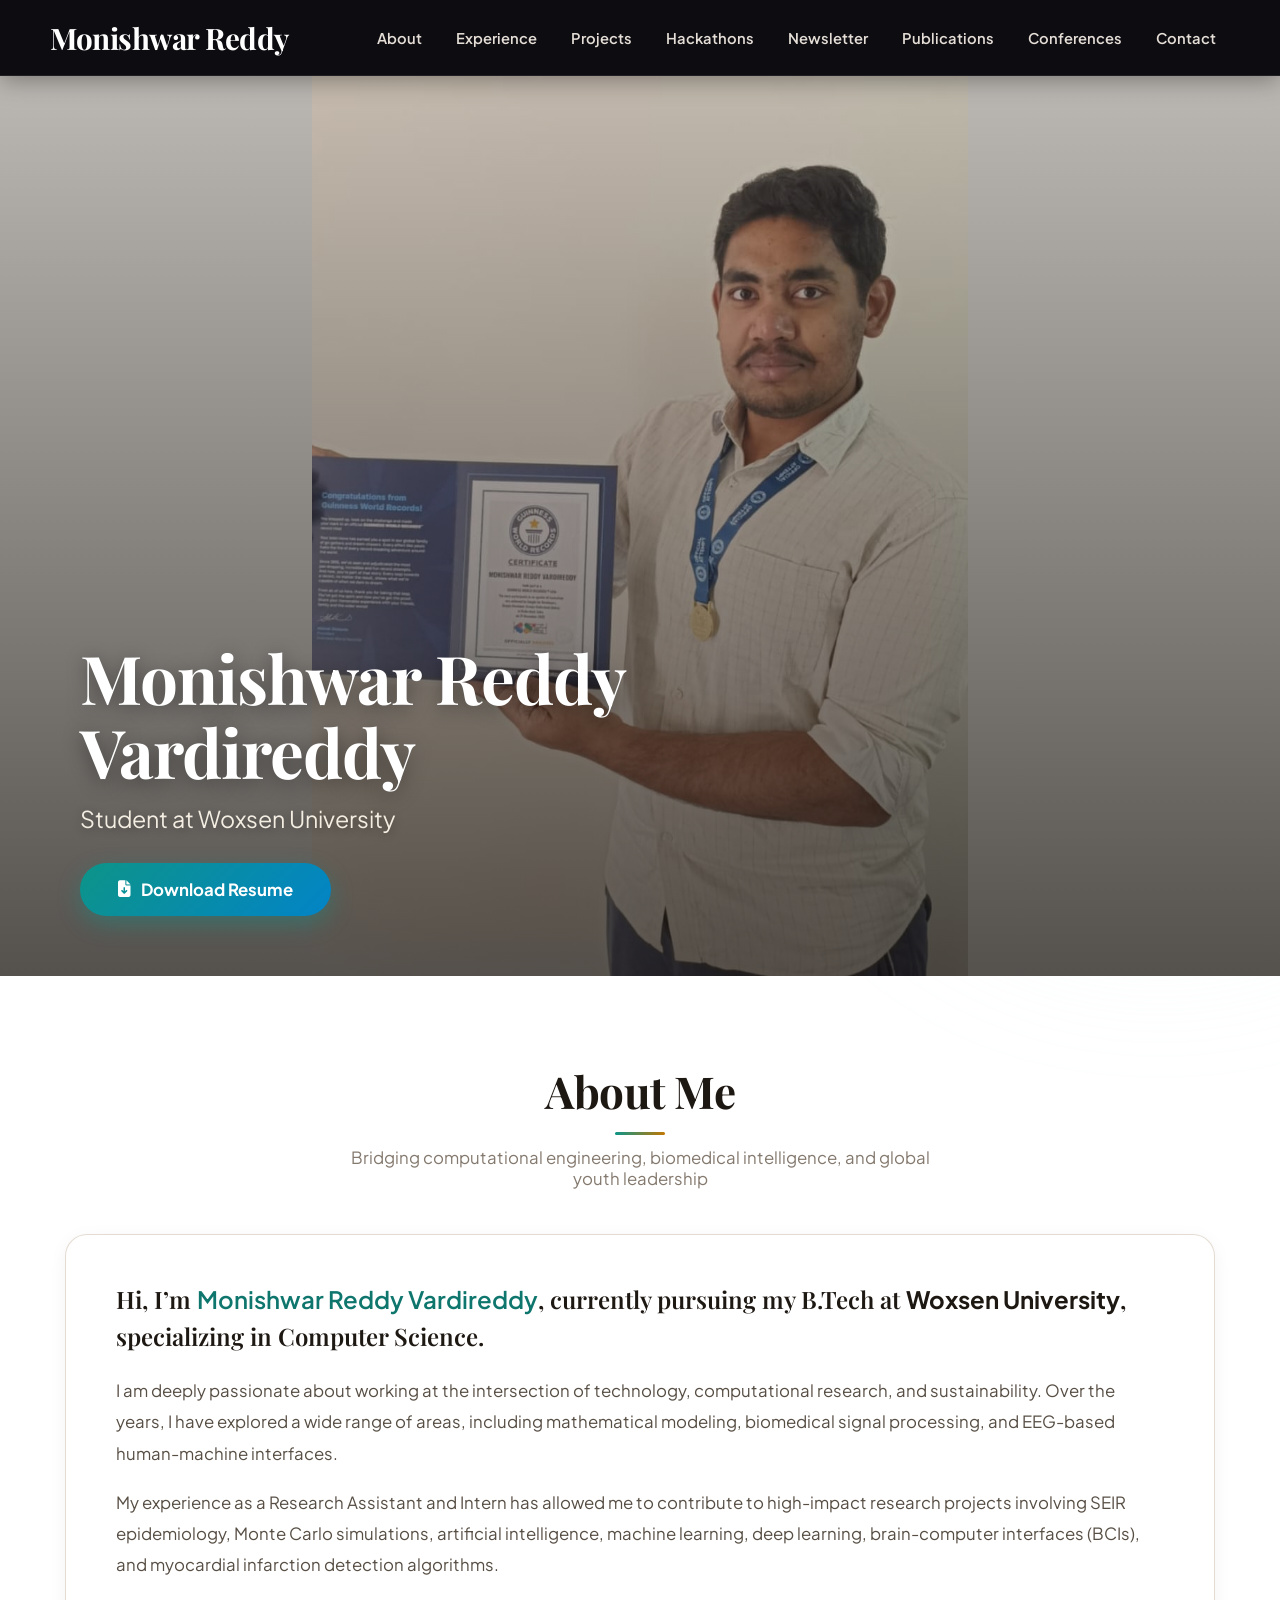
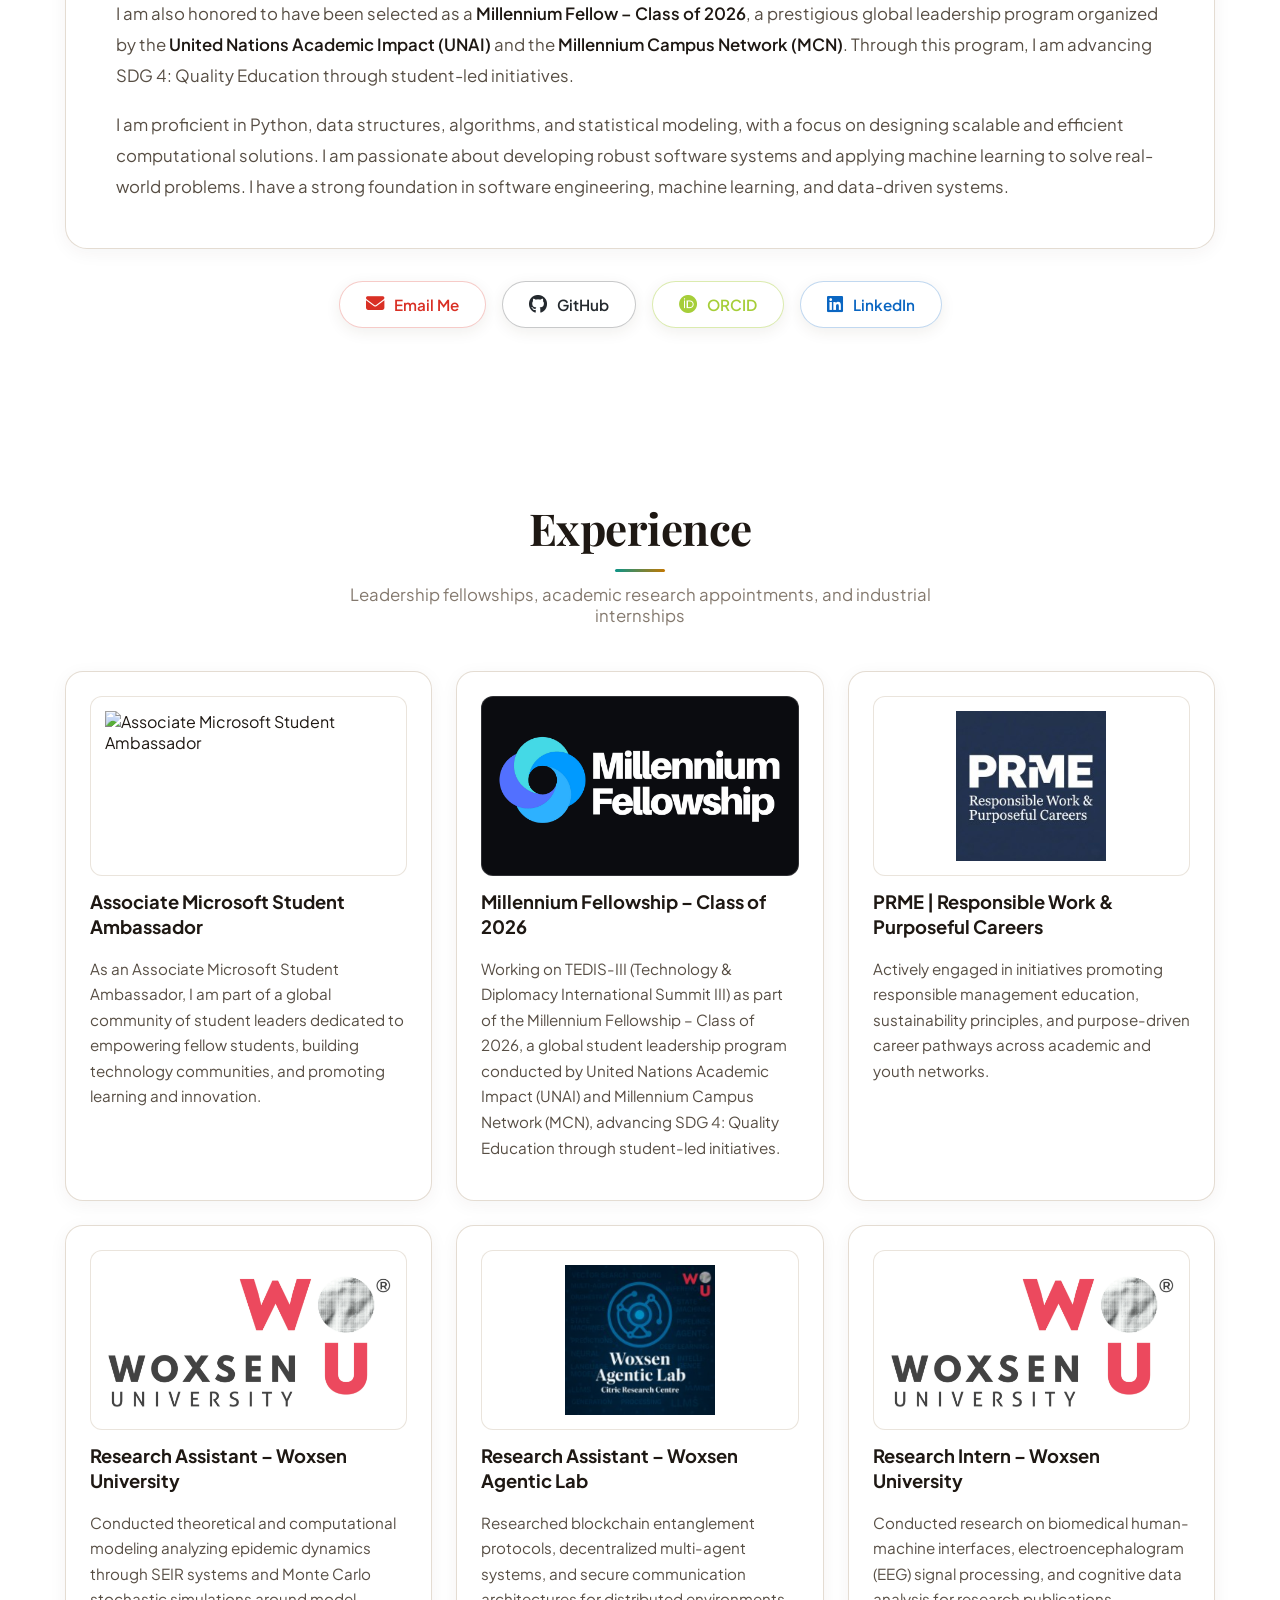
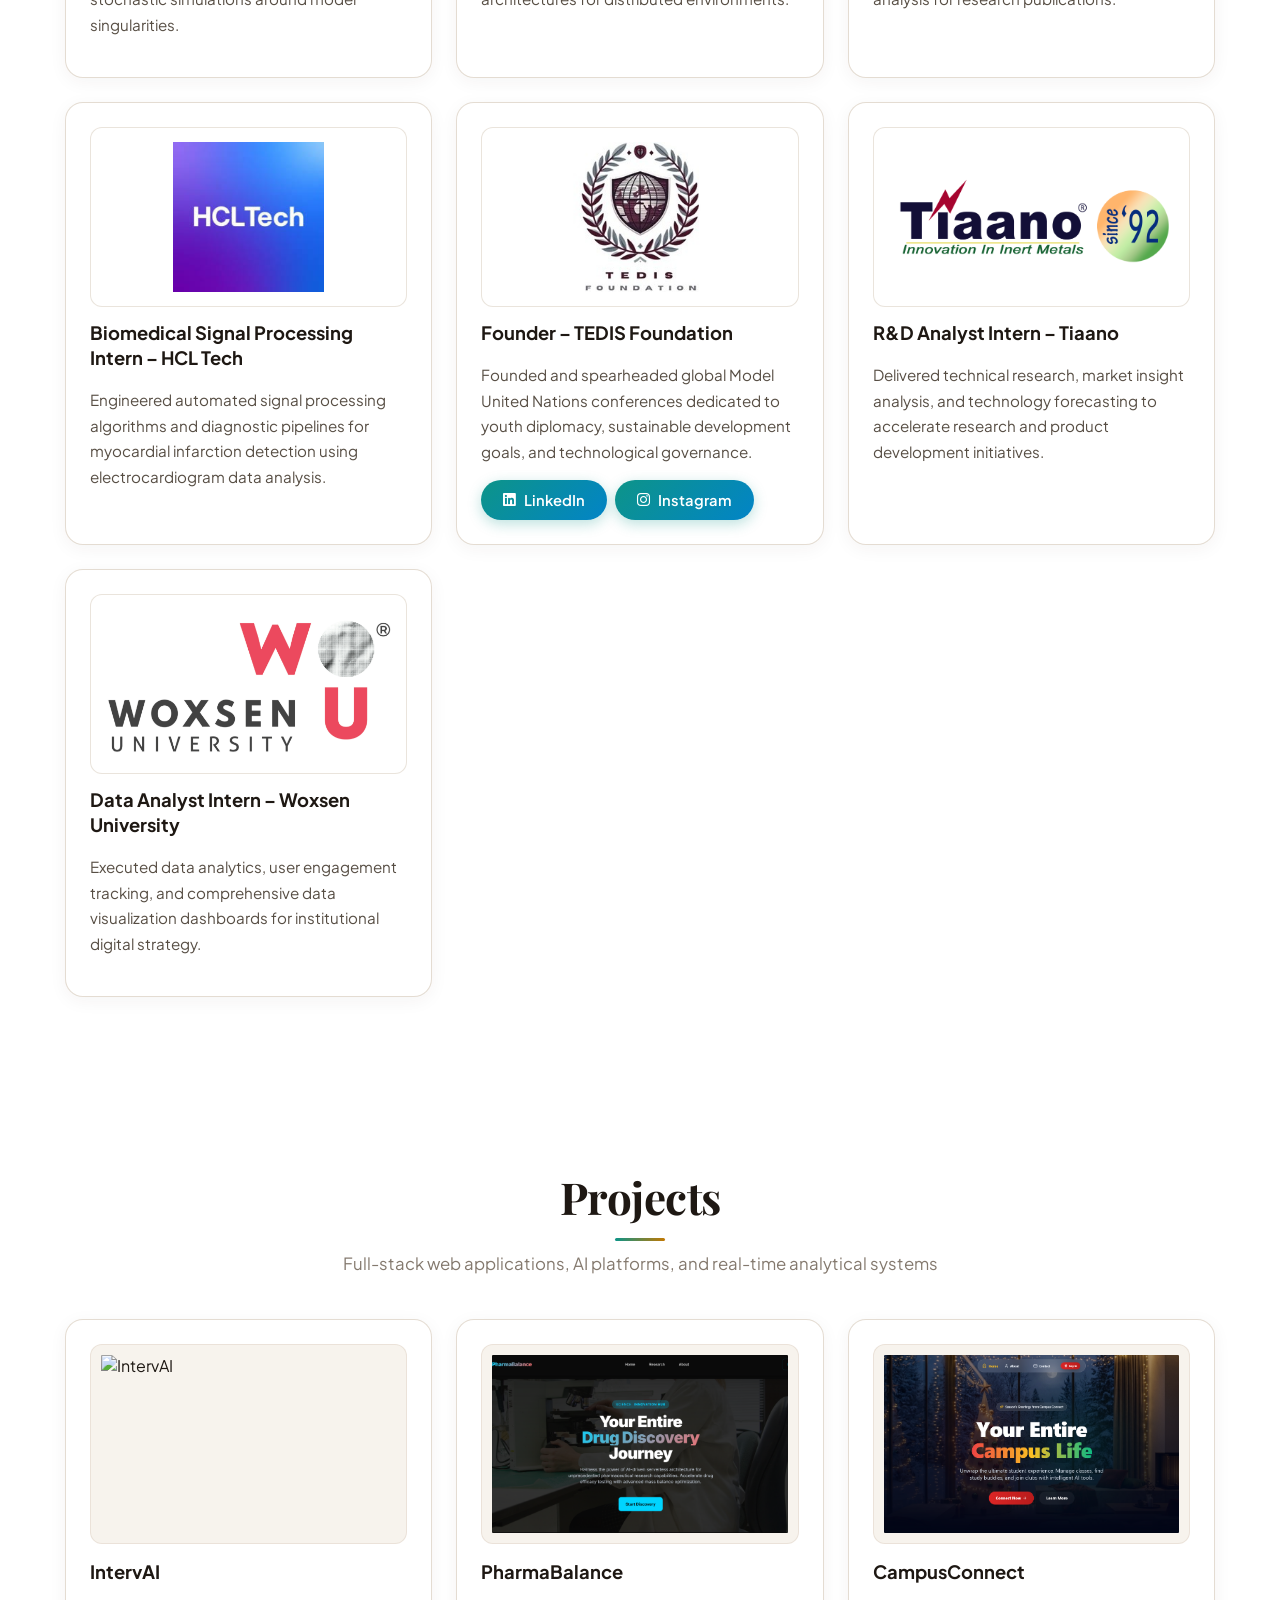
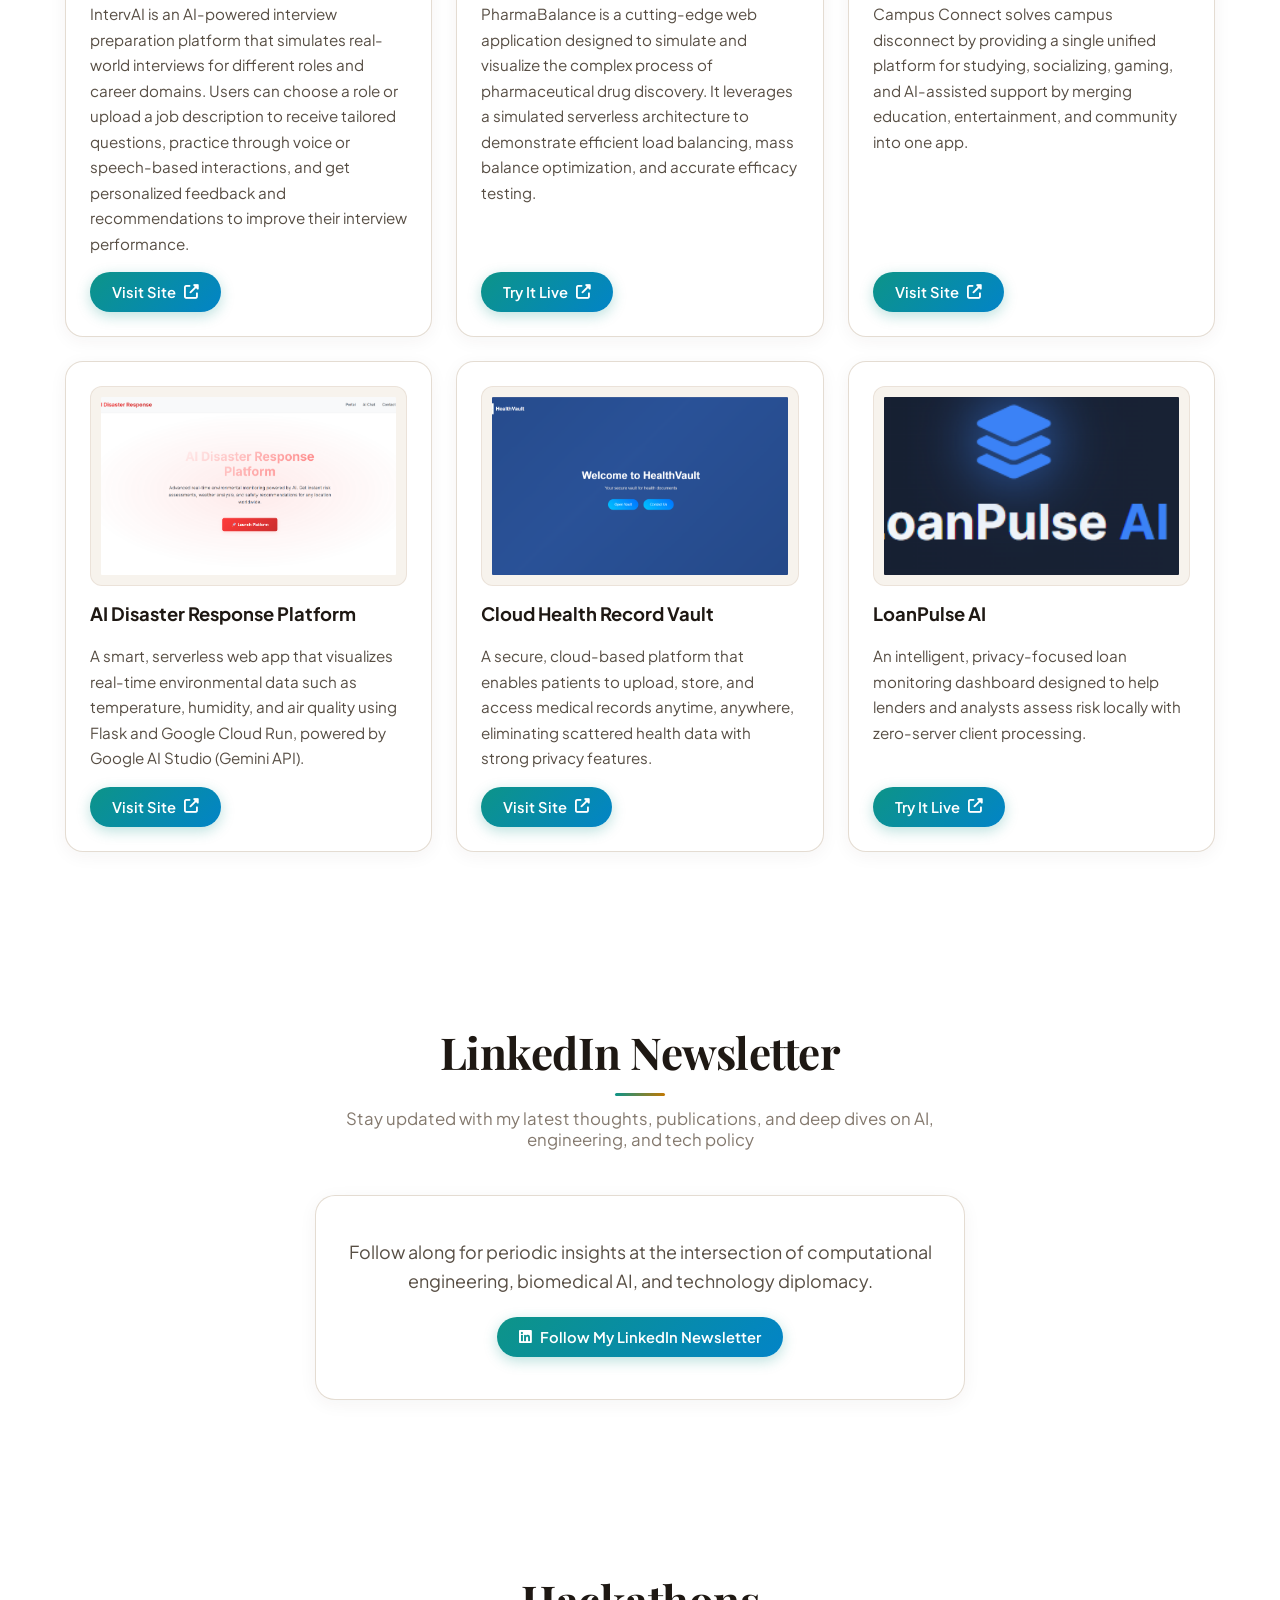
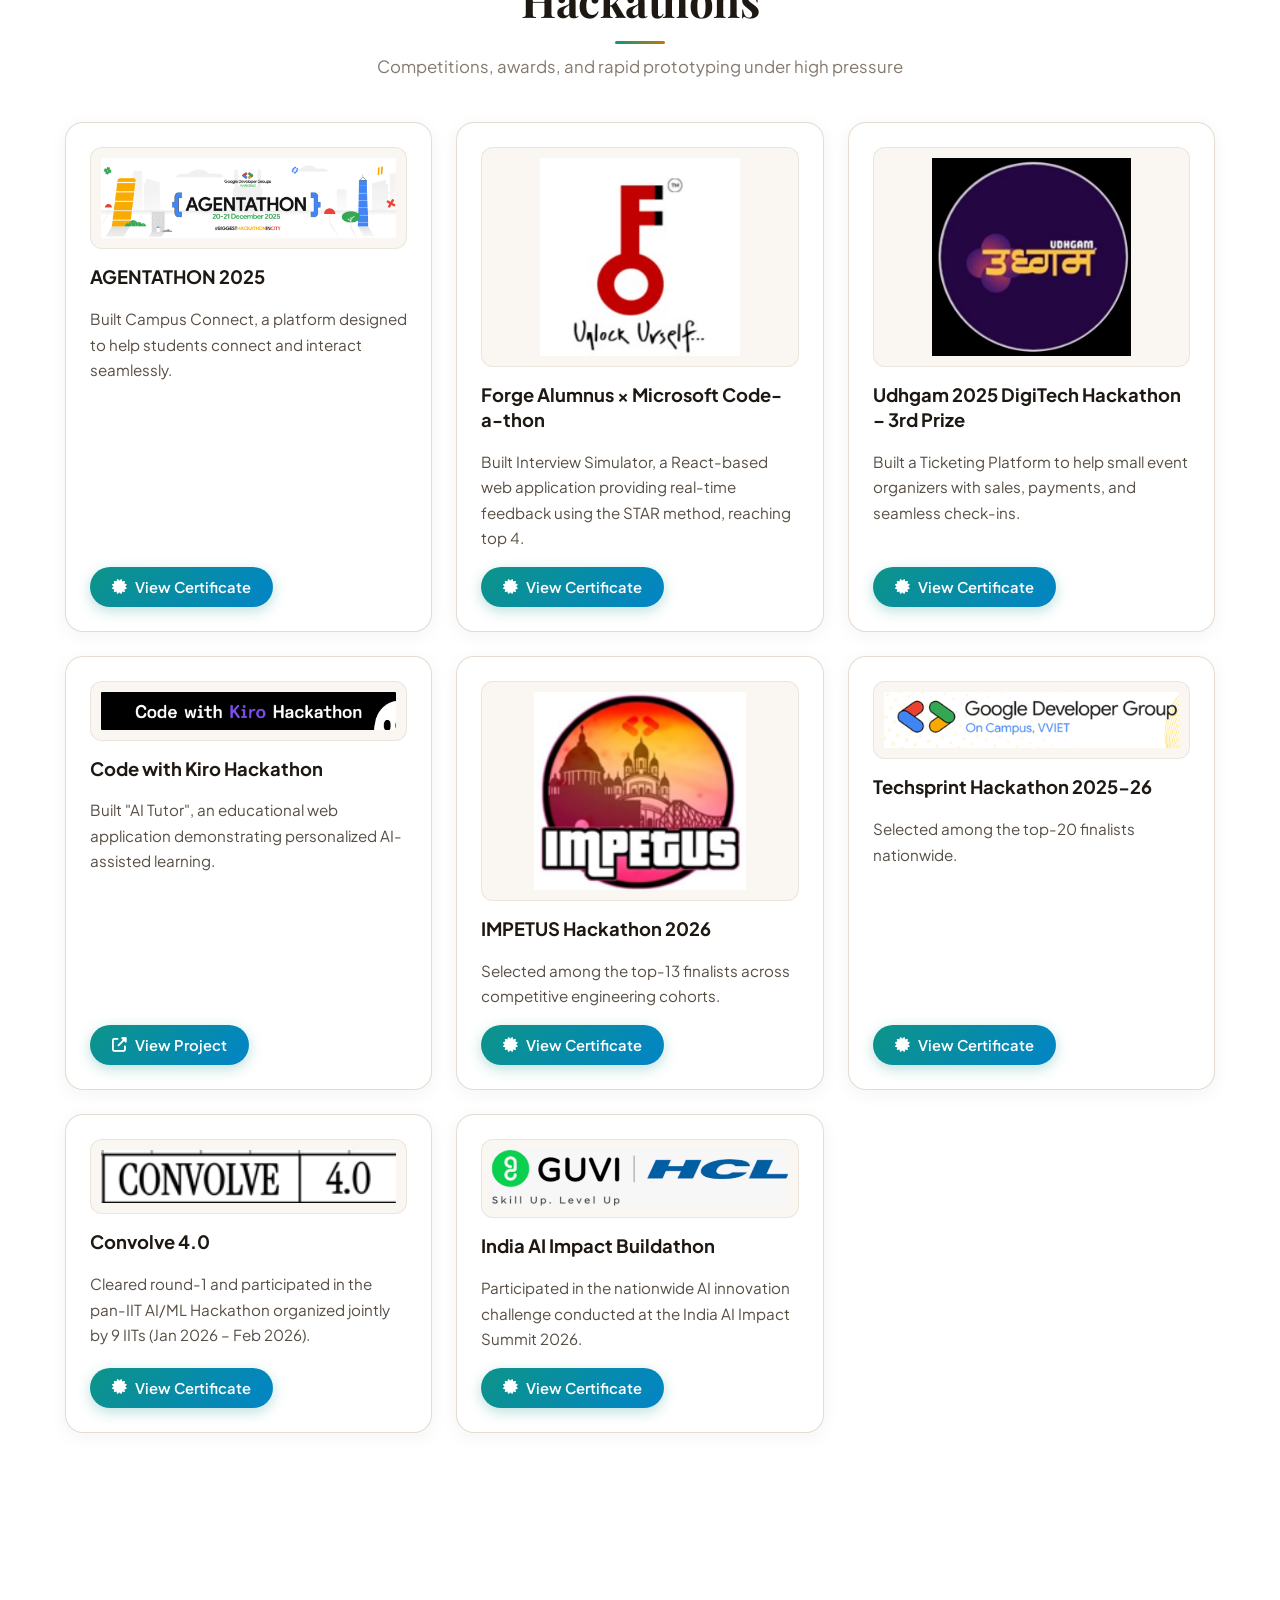
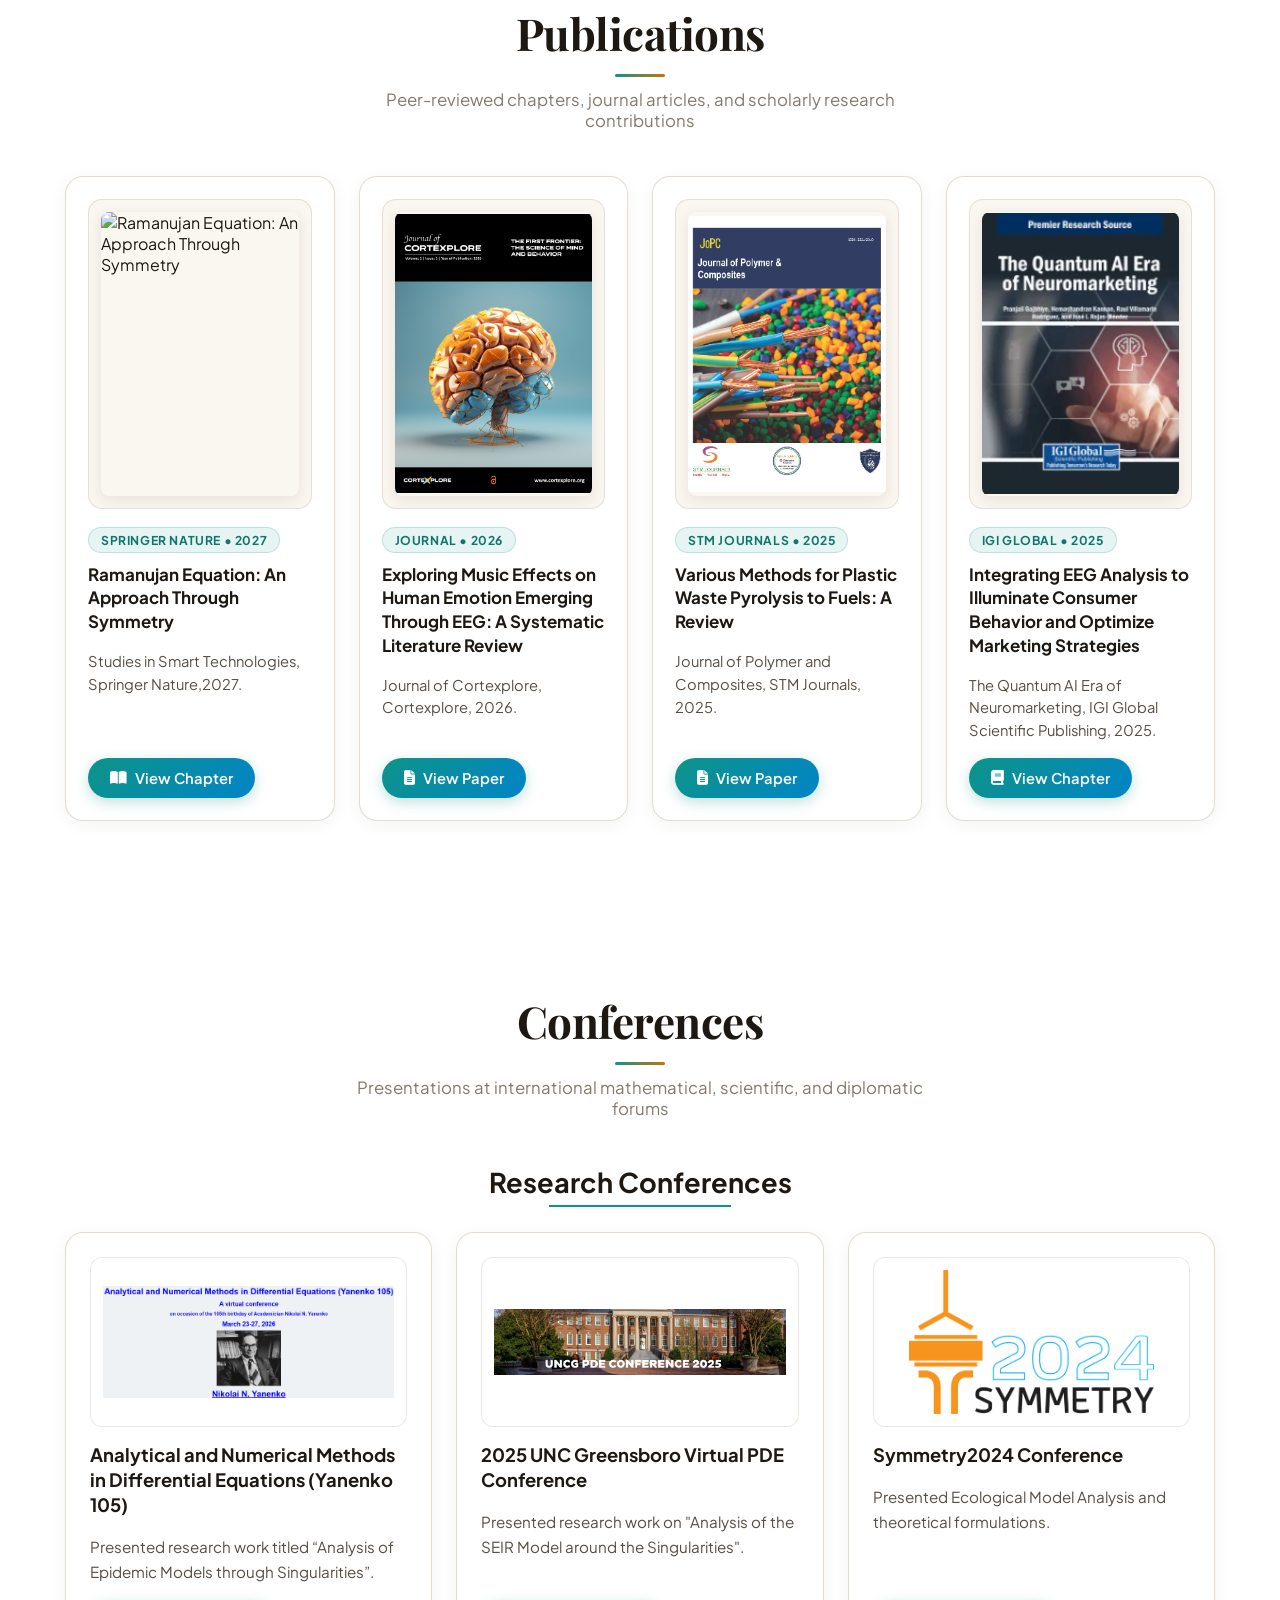
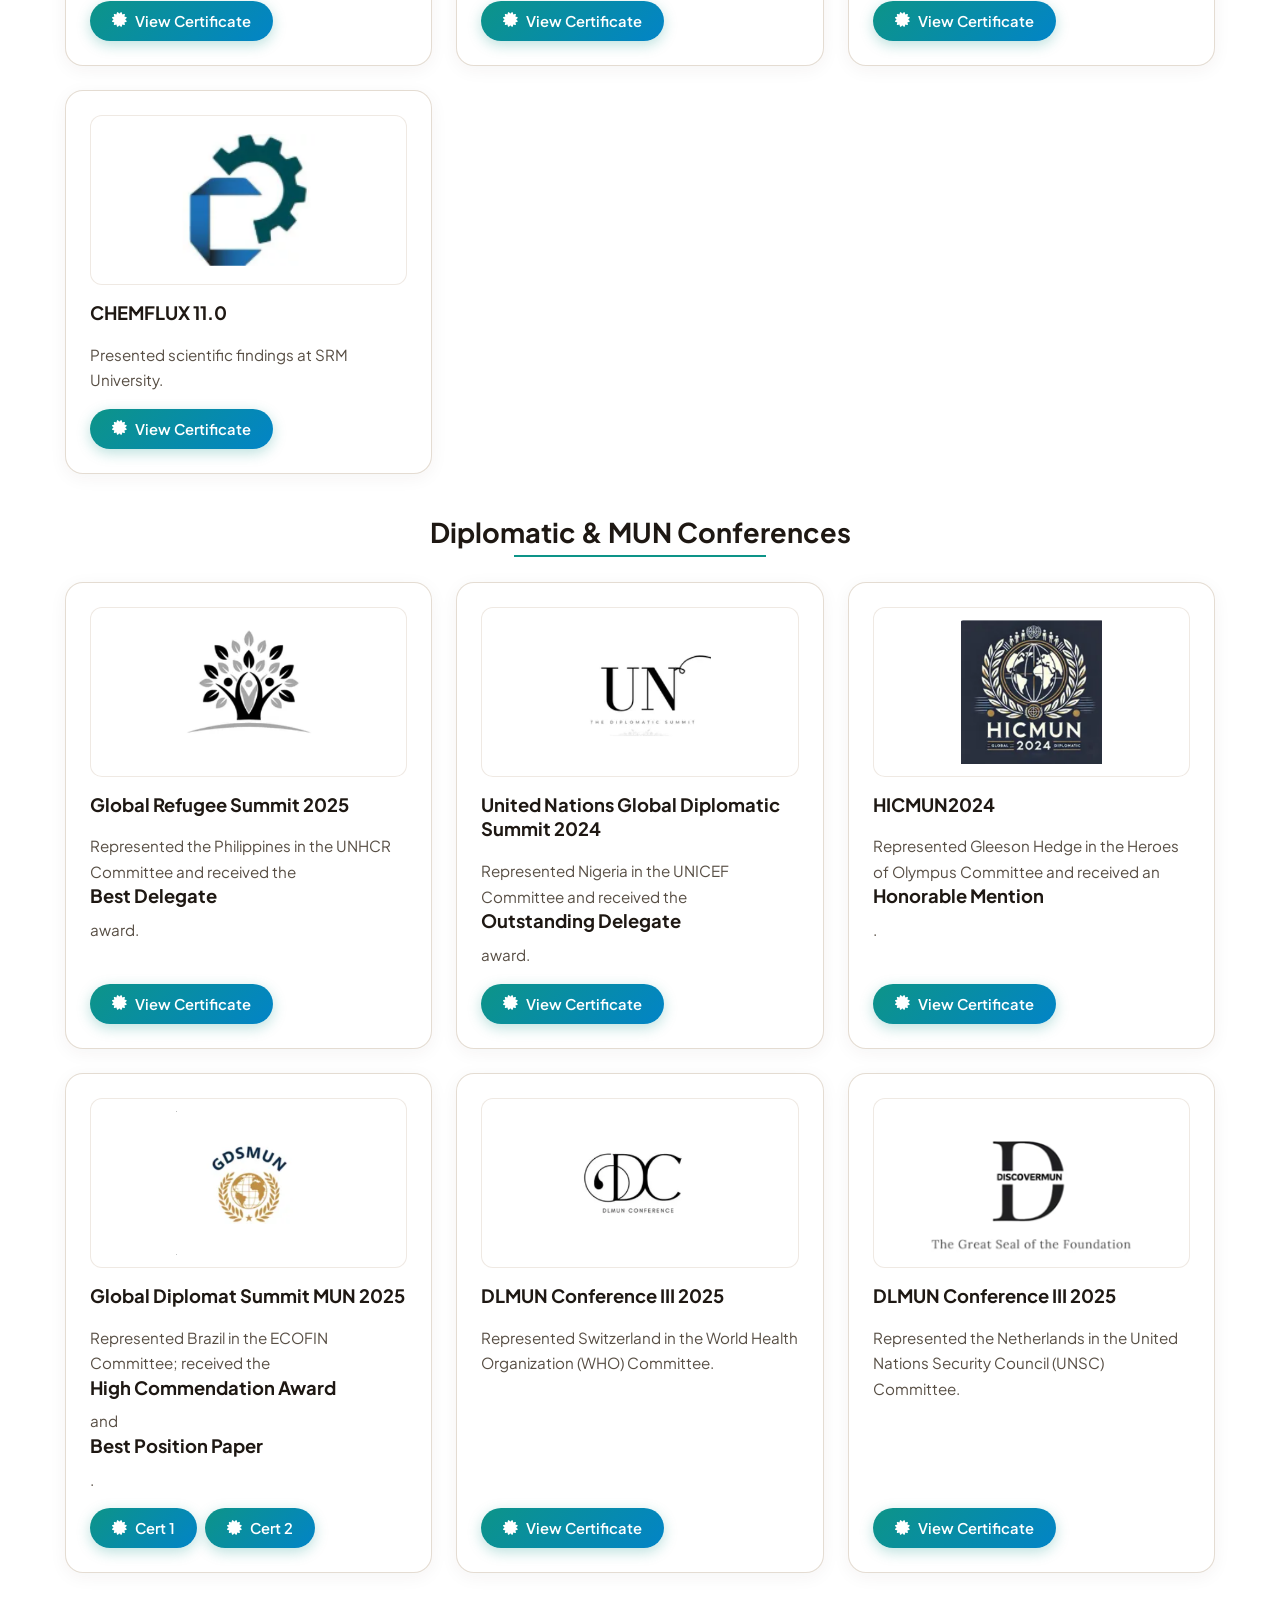
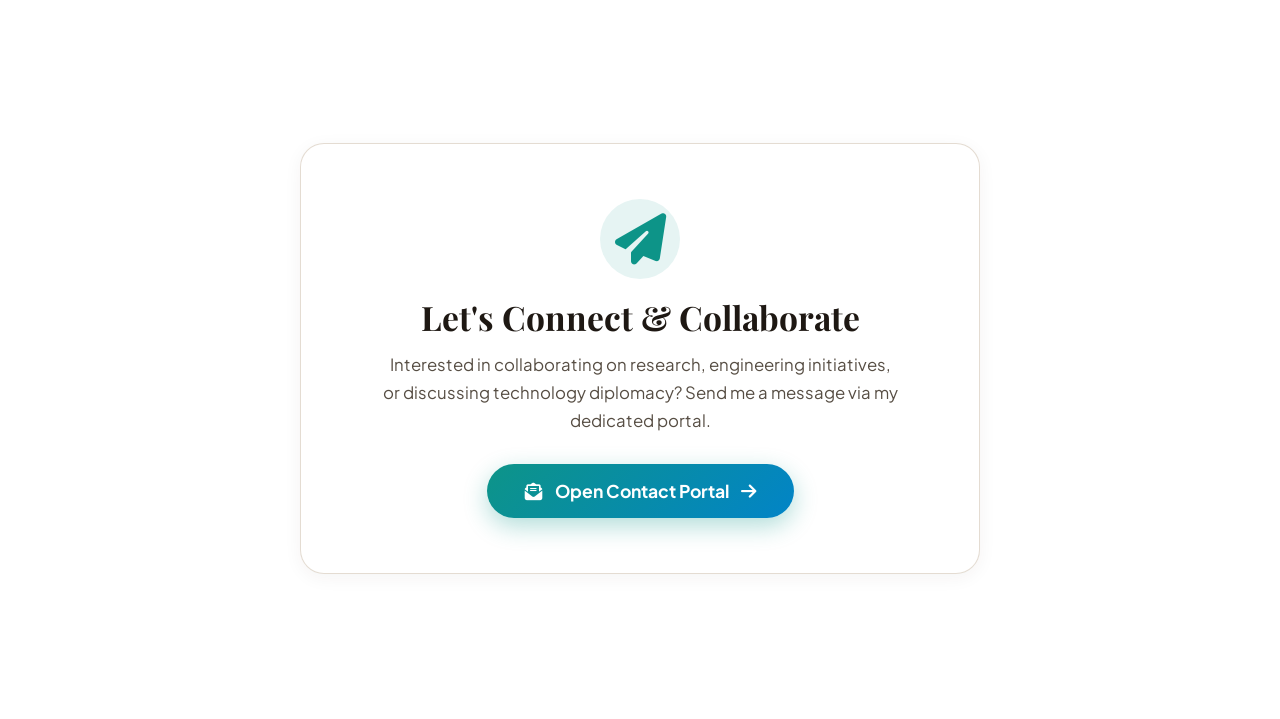
==== commit 76ea0ab9: "Polish portfolio biography Co-authored-by: Copilot <223556219+Copilot@users.noreply.github.com>" ====
--- a/index.html
+++ b/index.html
@@ -882,6 +882,7 @@
     
     <div class="hero-content">
       <h1>Monishwar Reddy Vardireddy</h1>
+      <p>Student at Woxsen University</p>
       <!-- Resume button updated to r.pdf -->
       <a href="r.pdf" class="resume-button" download="V_Monishwar_Reddy_Resume.pdf">
         <i class="fas fa-file-download"></i> Download Resume
@@ -902,16 +903,16 @@
       </div>
       <div class="about-body">
         <p>
-          I am deeply passionate about working at the nexus of technology, computational research, and sustainability. Over the years, I have actively investigated a diverse spectrum of frontiers including mathematical modeling, biomedical signal processing, and EEG-based human-machine interfaces.
+          I am deeply passionate about working at the intersection of technology, computational research, and sustainability. Over the years, I have explored a wide range of areas, including mathematical modeling, biomedical signal processing, and EEG-based human-machine interfaces.
         </p>
         <p>
-          My experience as a Research Assistant and Intern has allowed me to contribute to high-impact research projects covering SEIR epidemiology, Monte Carlo simulations, AI, Machine Learning, Deep Learning, Brain-Computer Interfaces (BCI), and myocardial infarction detection algorithms.
+          My experience as a Research Assistant and Intern has allowed me to contribute to high-impact research projects involving SEIR epidemiology, Monte Carlo simulations, artificial intelligence, machine learning, deep learning, brain-computer interfaces (BCIs), and myocardial infarction detection algorithms.
         </p>
         <p>
-          I am also honored to be selected as a <strong>Millennium Fellow – Class of 2026</strong>, a prestigious global leadership program conducted by the <strong>United Nations Academic Impact (UNAI)</strong> and the <strong>Millennium Campus Network (MCN)</strong>, advancing SDG 4: Quality Education through student-led initiatives.
+          I am also honored to have been selected as a <strong>Millennium Fellow – Class of 2026</strong>, a prestigious global leadership program organized by the <strong>United Nations Academic Impact (UNAI)</strong> and the <strong>Millennium Campus Network (MCN)</strong>. Through this program, I am advancing SDG 4: Quality Education through student-led initiatives.
         </p>
         <p>
-          I am proficient in Python, data structures, algorithms, and statistical modeling, with a focus on designing scalable and efficient computational solutions. I am passionate about developing robust software systems and applying machine learning to solve real-world problems, with a strong foundation in software engineering, machine learning, and data-driven systems.
+          I am proficient in Python, data structures, algorithms, and statistical modeling, with a focus on designing scalable and efficient computational solutions. I am passionate about developing robust software systems and applying machine learning to solve real-world problems. I have a strong foundation in software engineering, machine learning, and data-driven systems.
         </p>
       </div>
     </div>
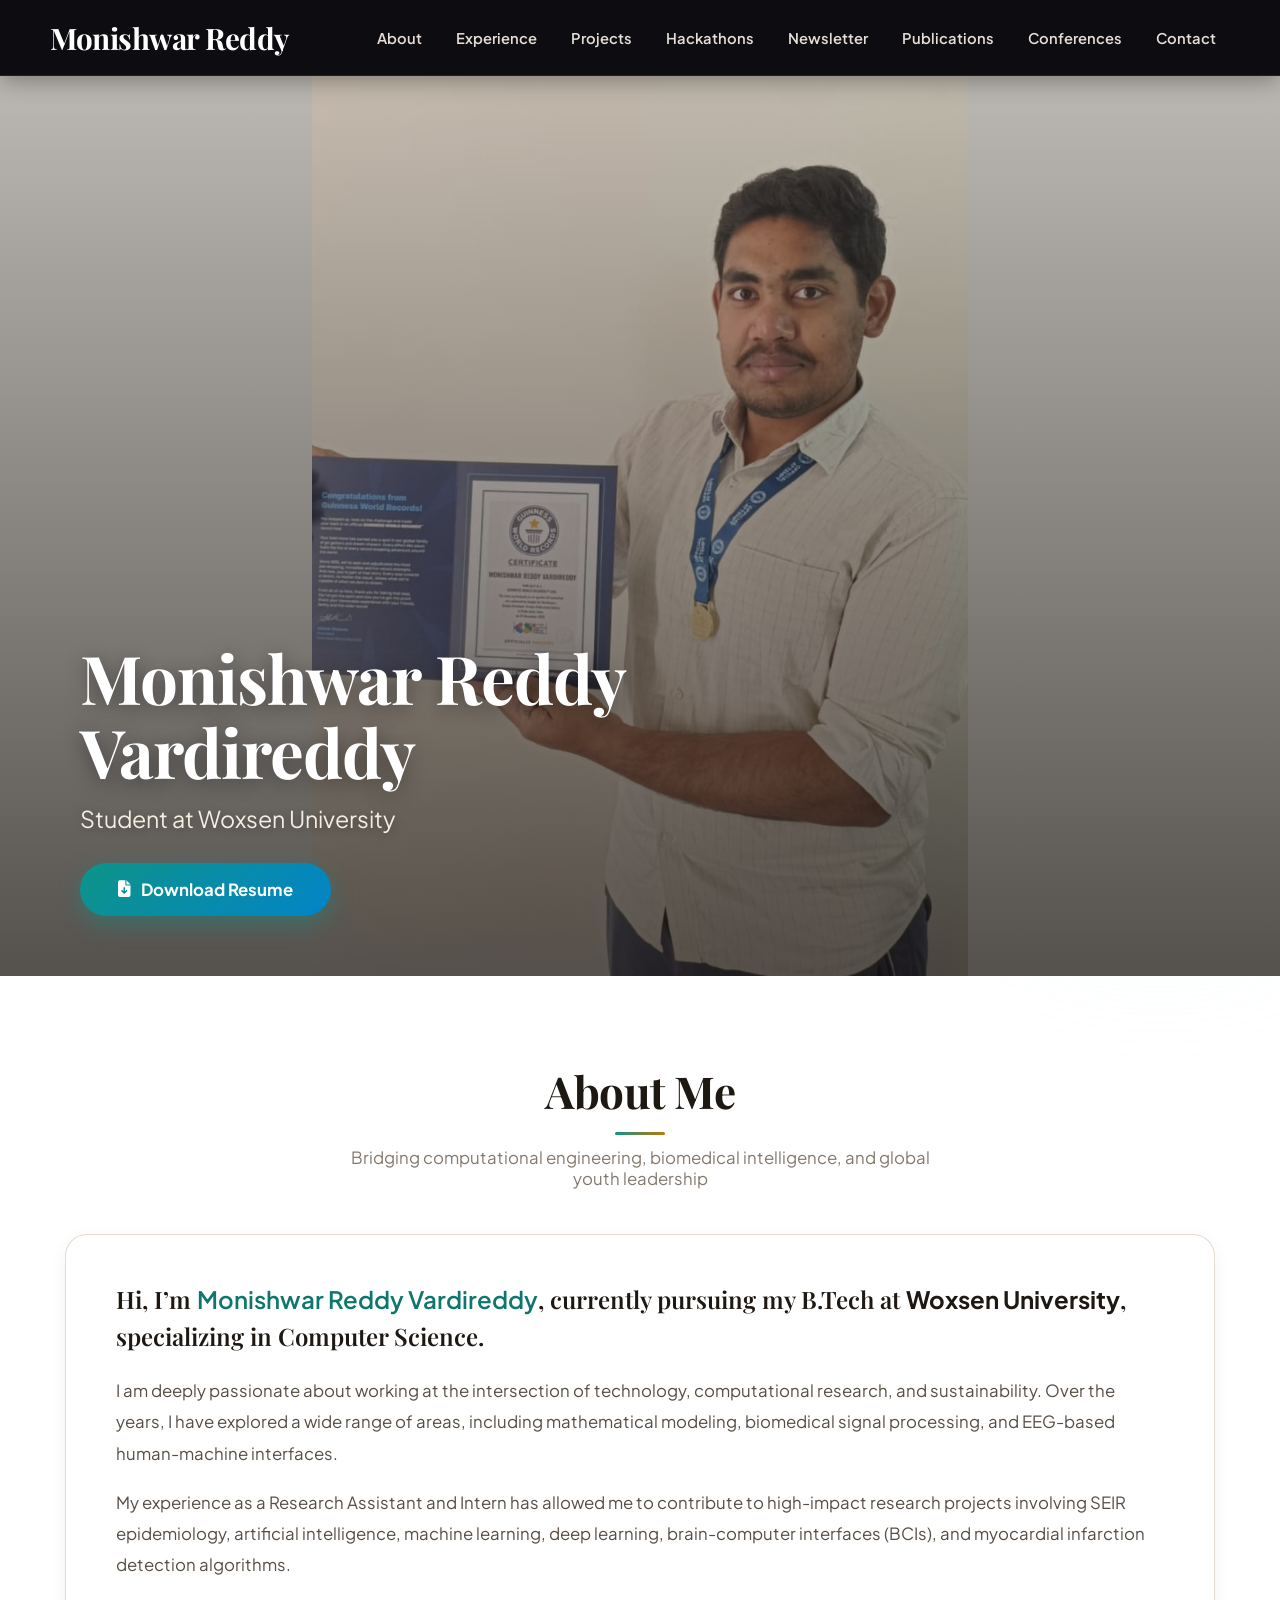
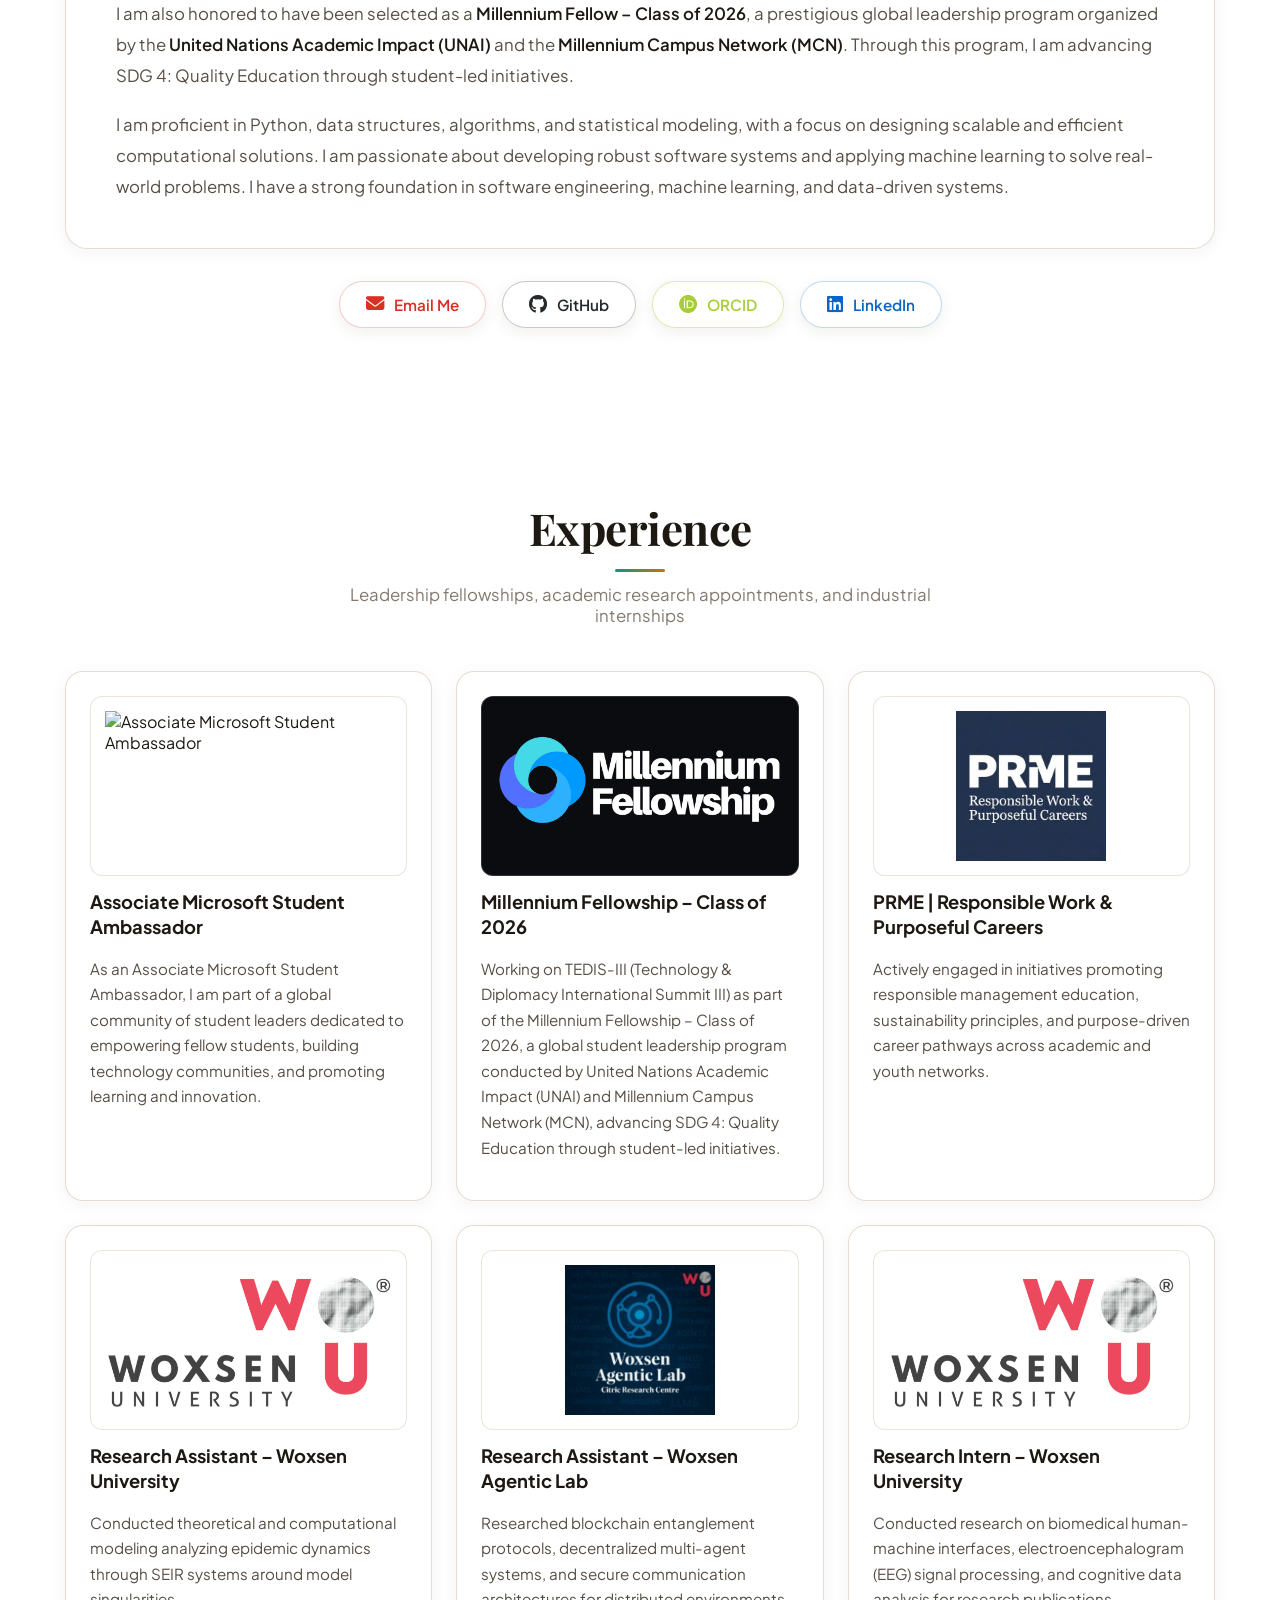
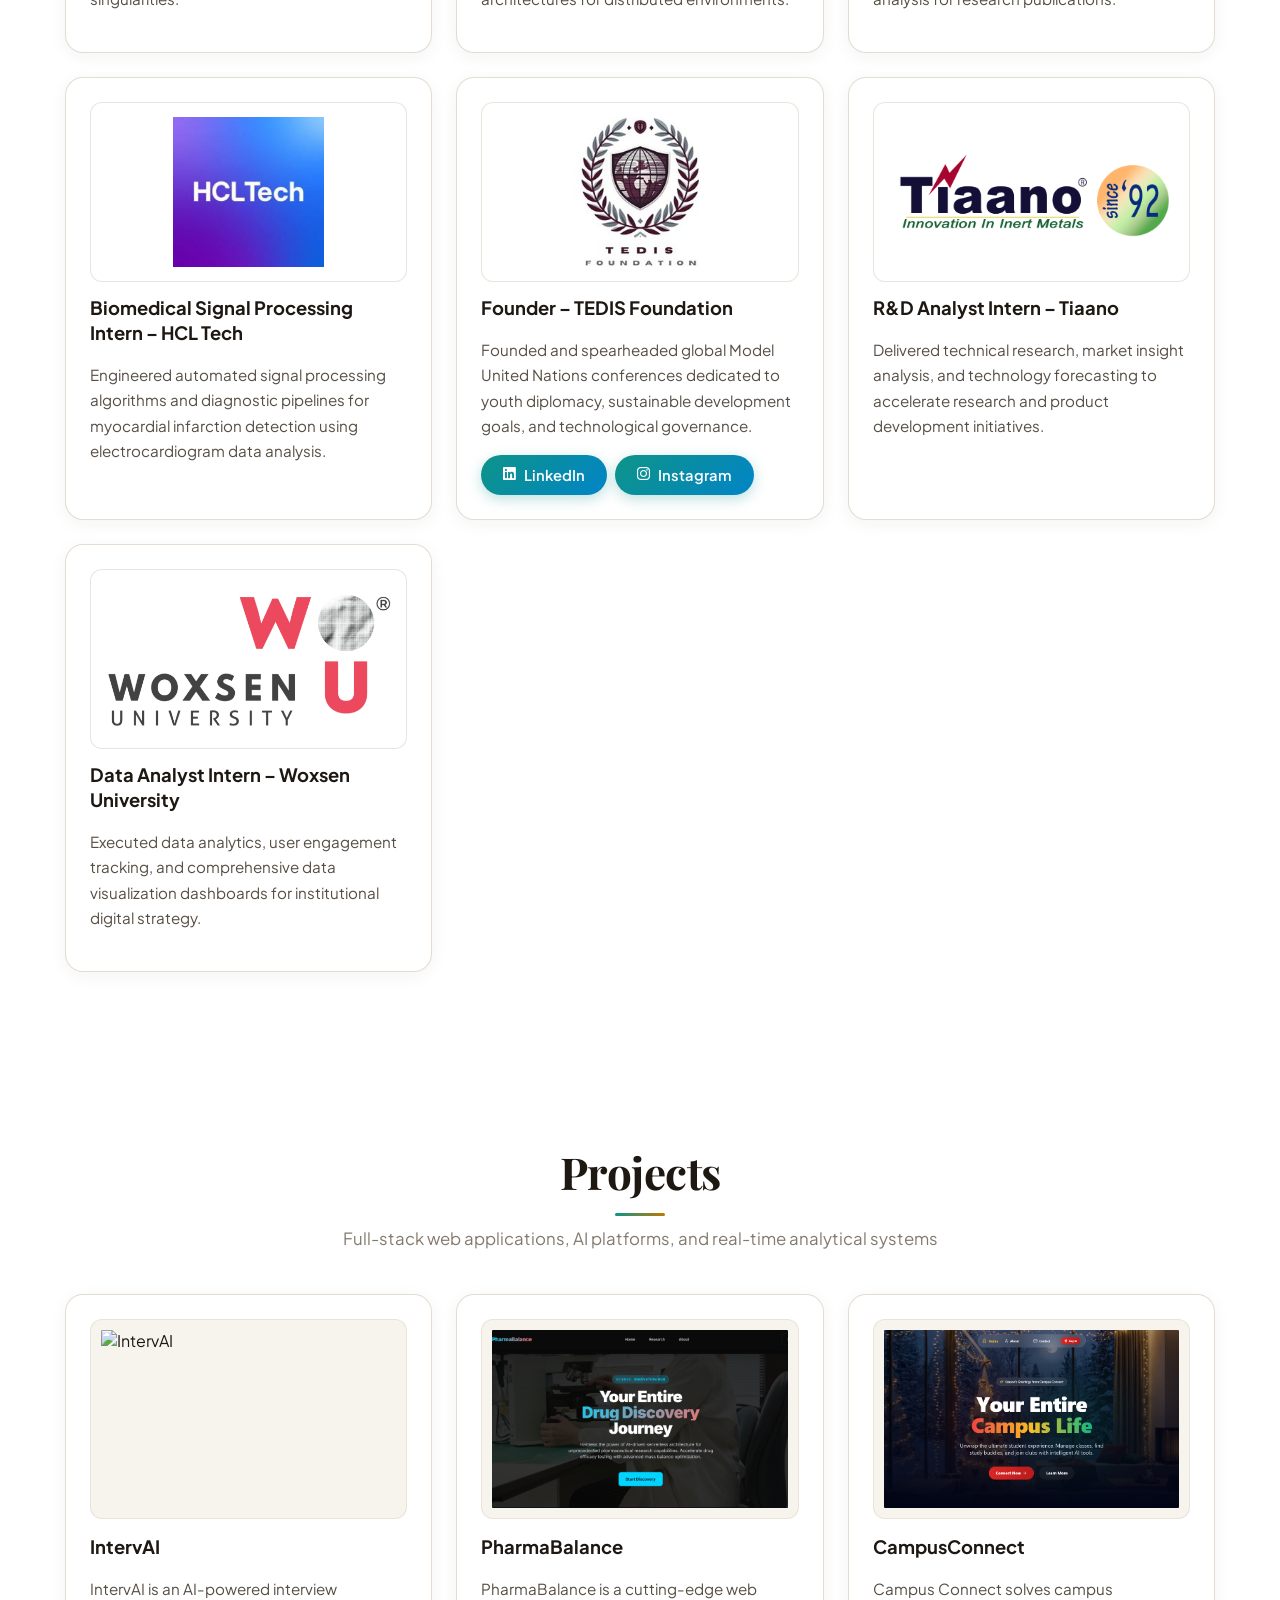
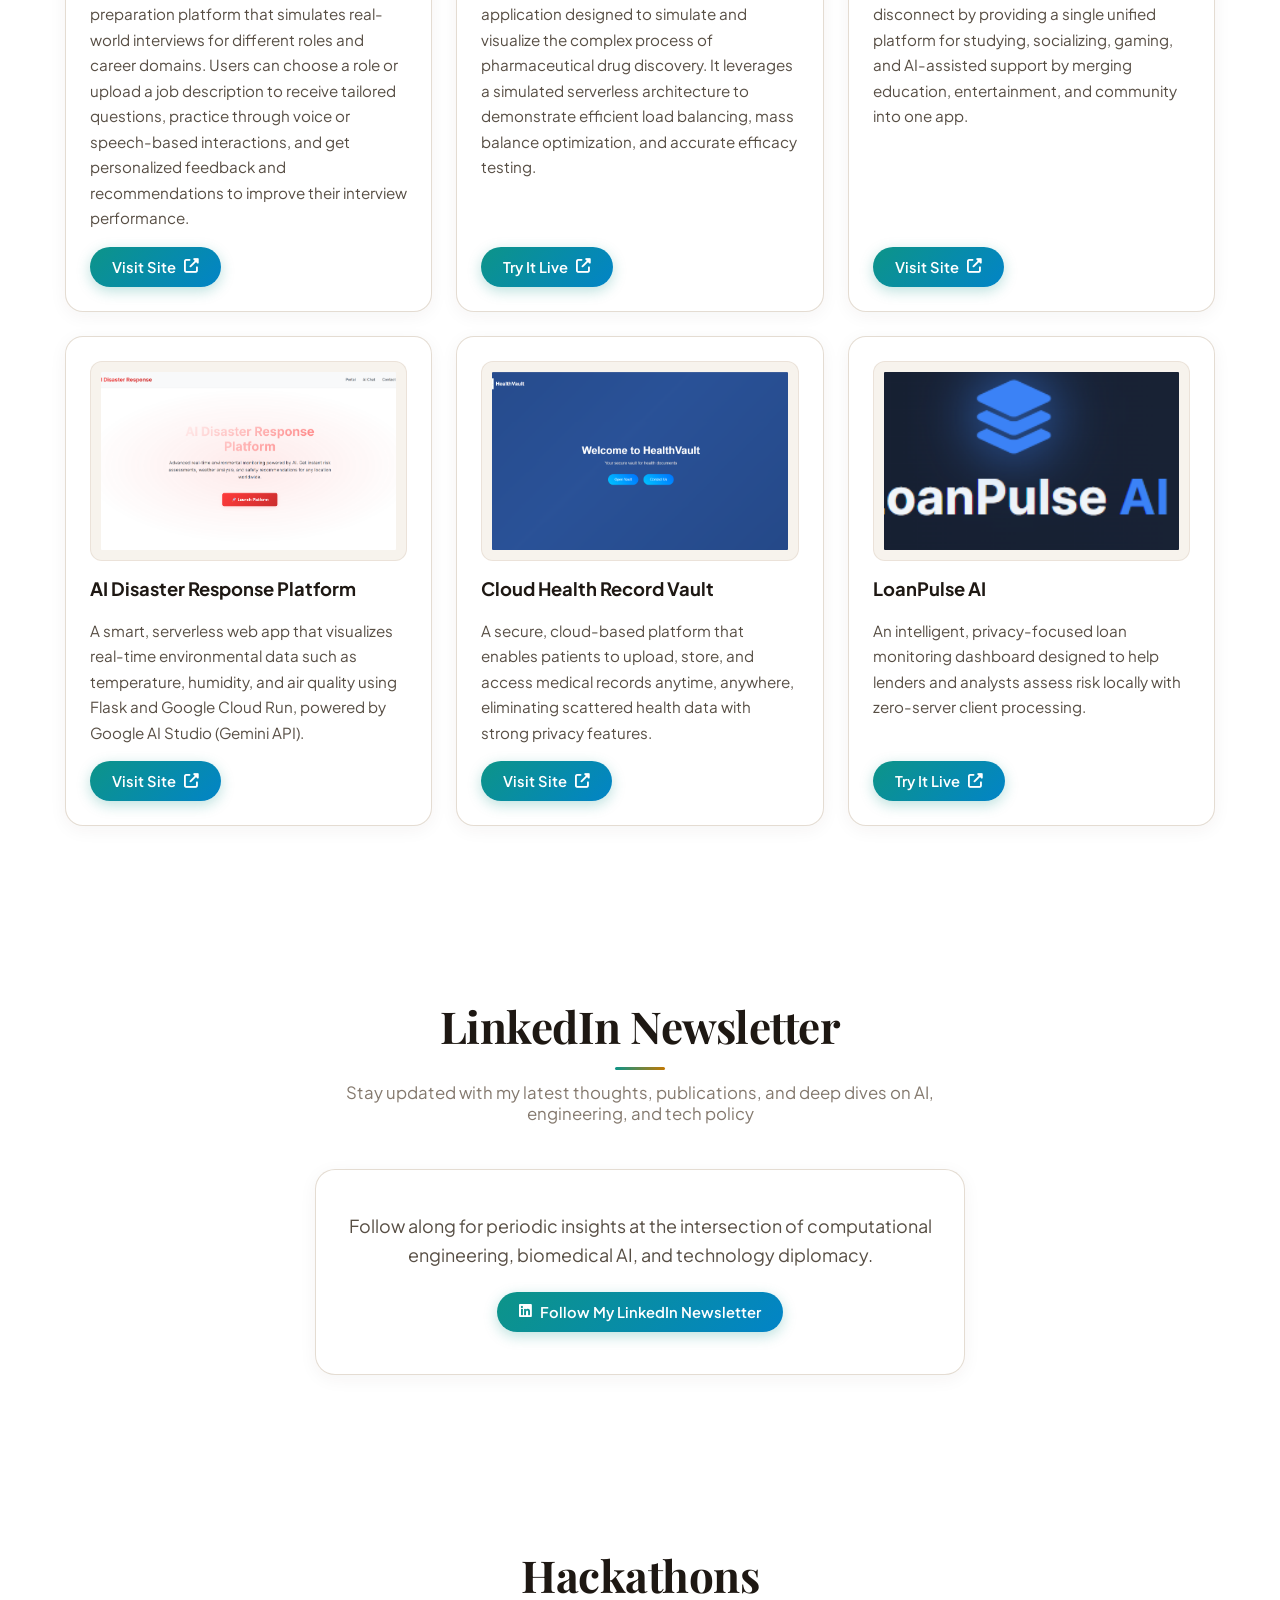
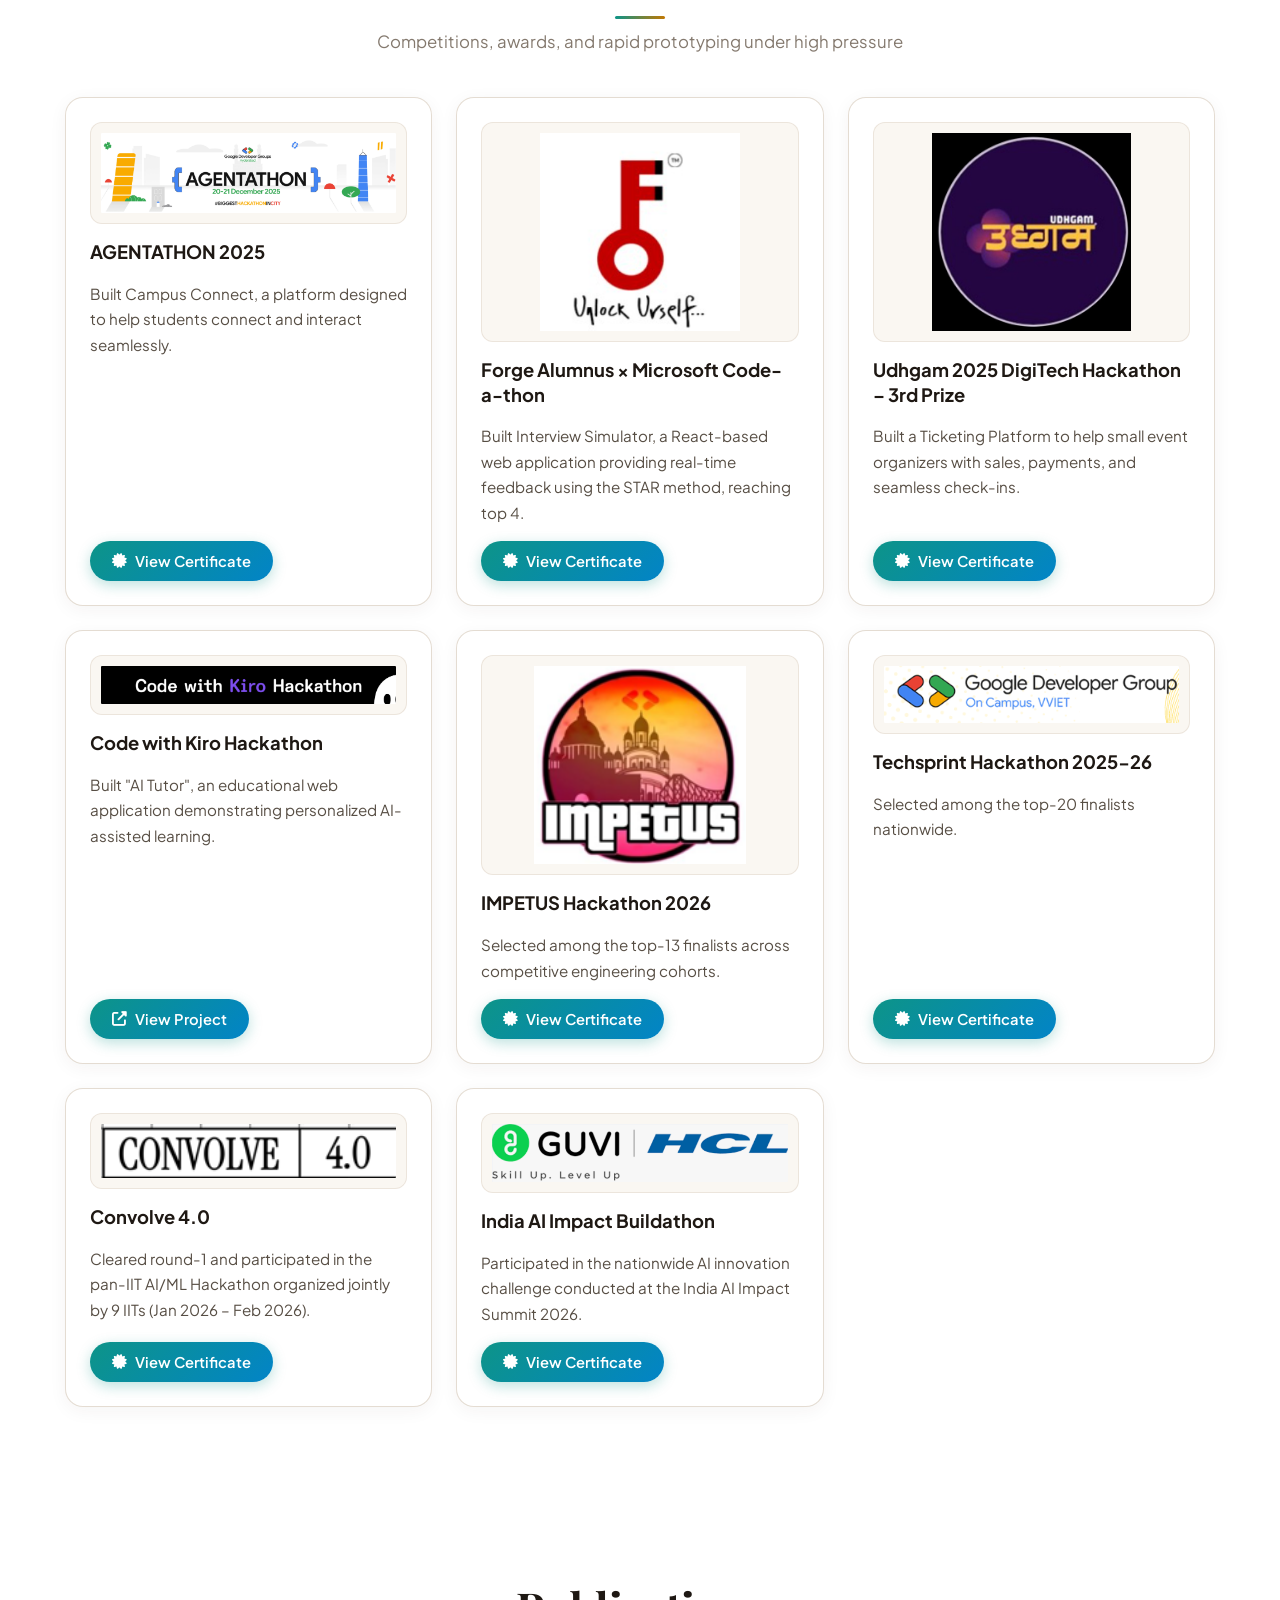
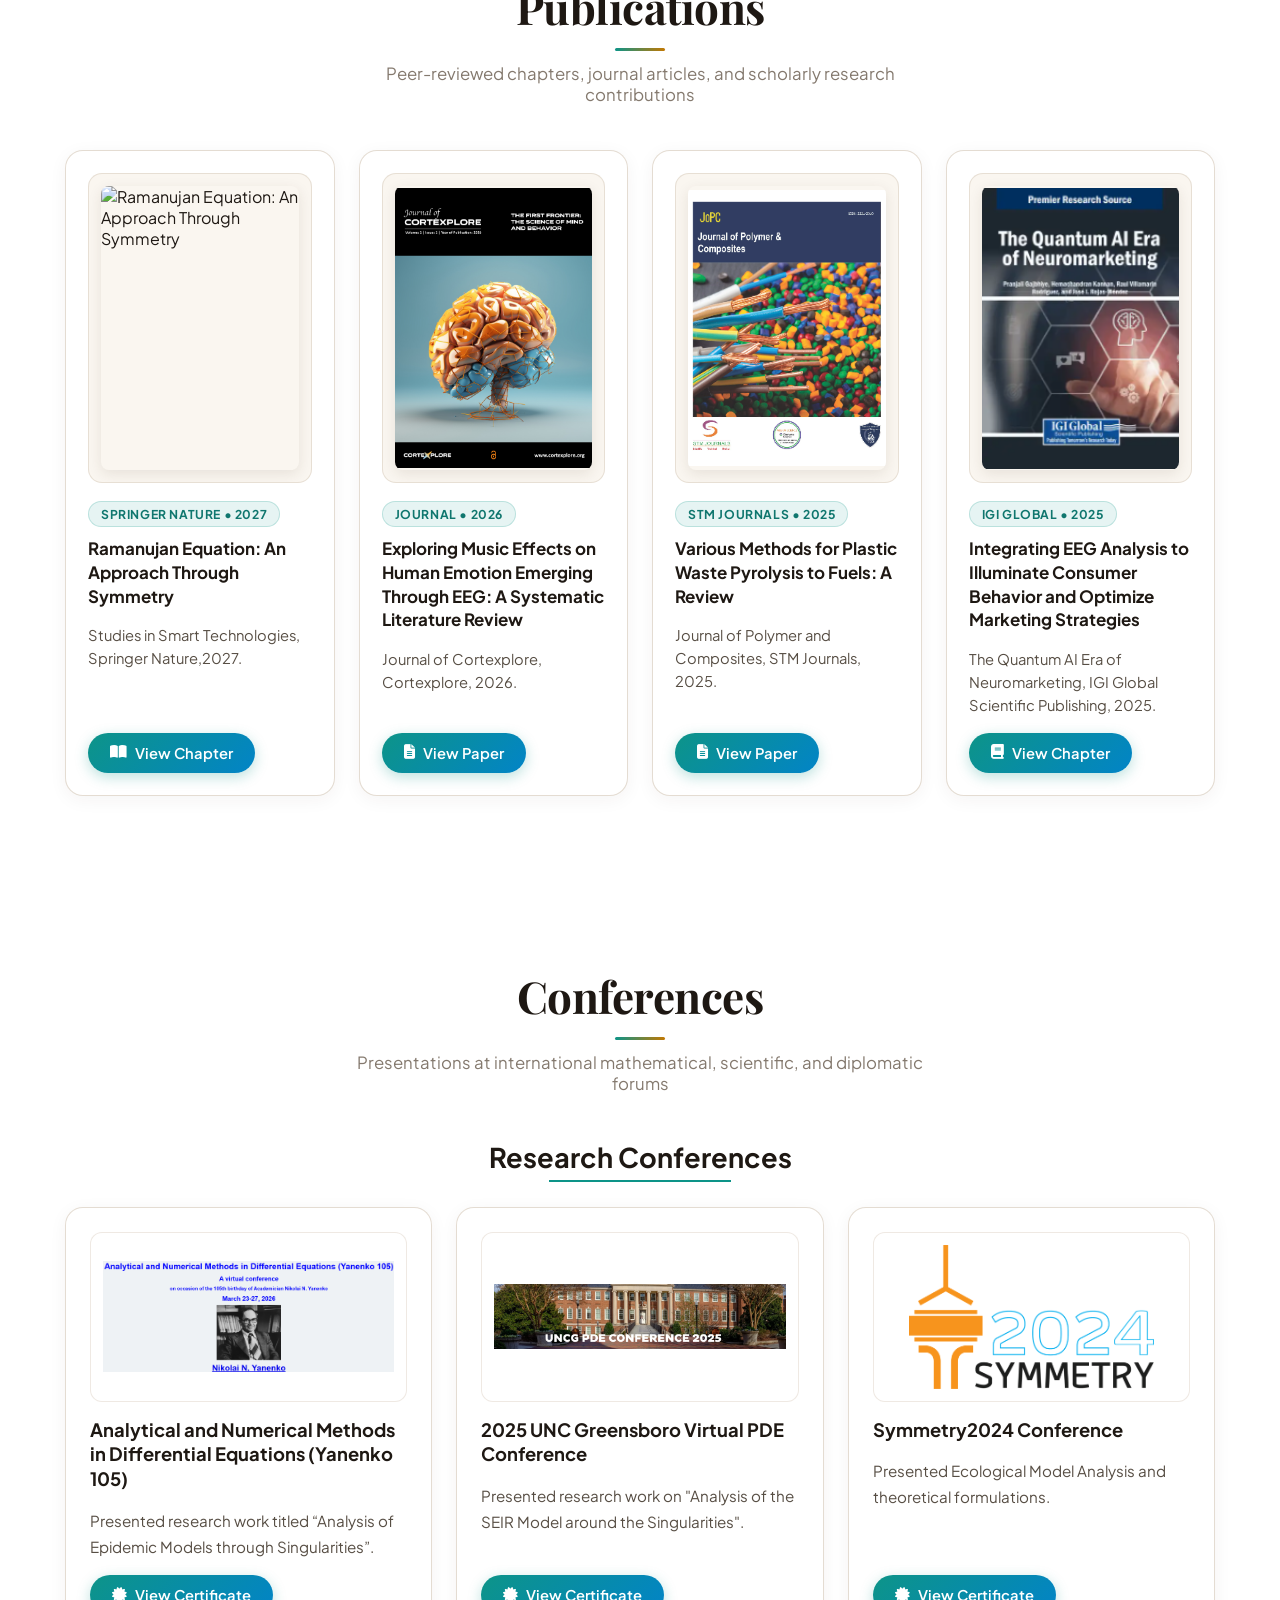
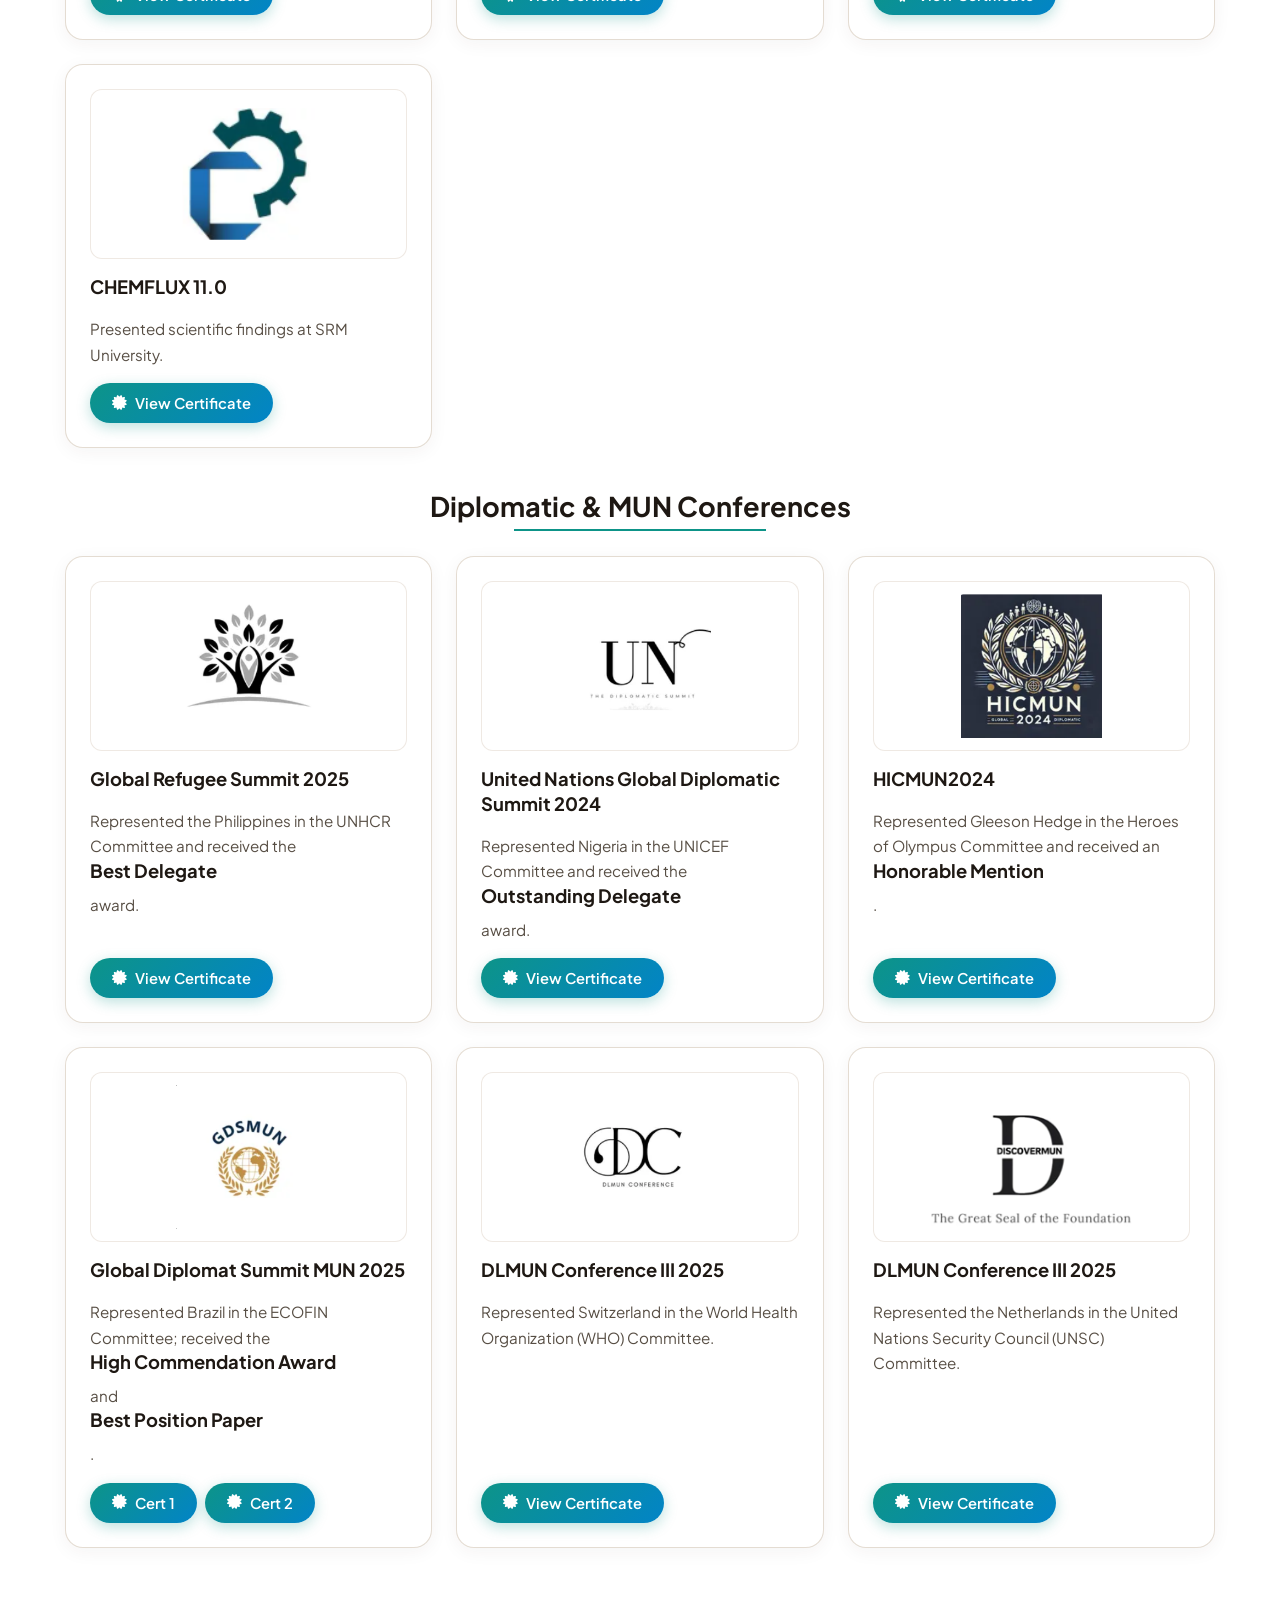
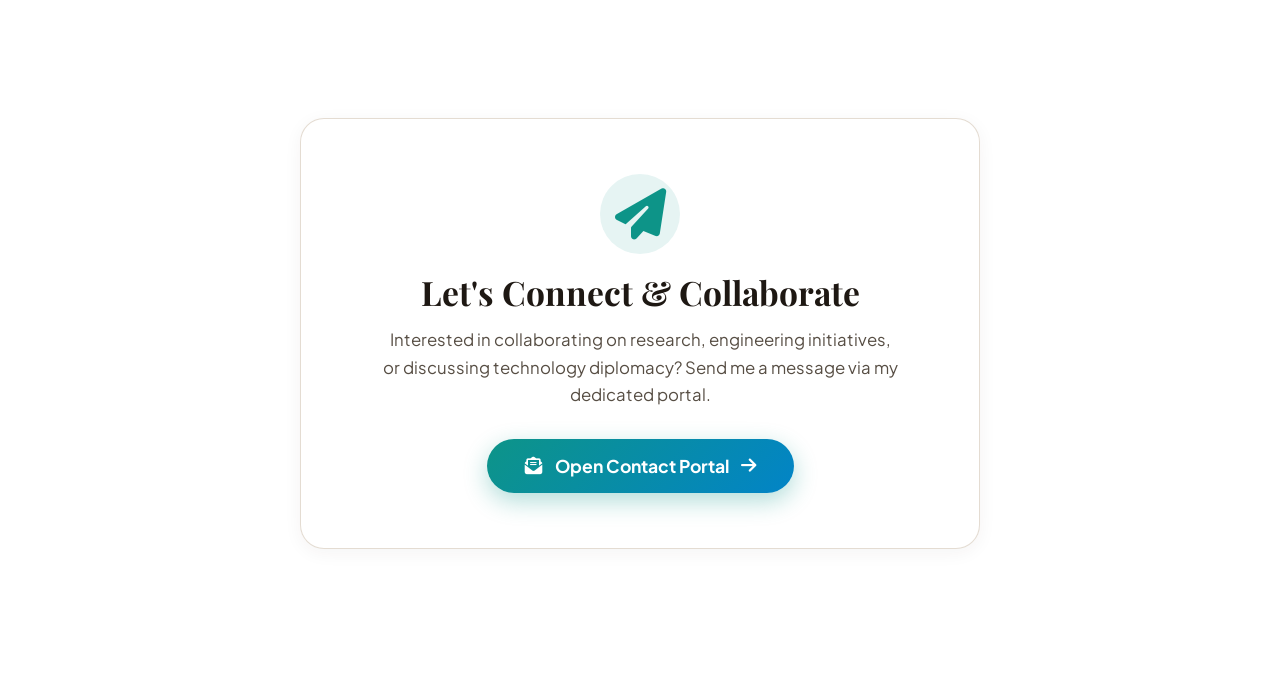
==== commit 853b3176: "Remove Monte Carlo references Co-authored-by: Copilot <223556219+Copilot@users.noreply.github.com>" ====
--- a/index.html
+++ b/index.html
@@ -906,7 +906,7 @@
           I am deeply passionate about working at the intersection of technology, computational research, and sustainability. Over the years, I have explored a wide range of areas, including mathematical modeling, biomedical signal processing, and EEG-based human-machine interfaces.
         </p>
         <p>
-          My experience as a Research Assistant and Intern has allowed me to contribute to high-impact research projects involving SEIR epidemiology, Monte Carlo simulations, artificial intelligence, machine learning, deep learning, brain-computer interfaces (BCIs), and myocardial infarction detection algorithms.
+          My experience as a Research Assistant and Intern has allowed me to contribute to high-impact research projects involving SEIR epidemiology, artificial intelligence, machine learning, deep learning, brain-computer interfaces (BCIs), and myocardial infarction detection algorithms.
         </p>
         <p>
           I am also honored to have been selected as a <strong>Millennium Fellow – Class of 2026</strong>, a prestigious global leadership program organized by the <strong>United Nations Academic Impact (UNAI)</strong> and the <strong>Millennium Campus Network (MCN)</strong>. Through this program, I am advancing SDG 4: Quality Education through student-led initiatives.
@@ -960,7 +960,7 @@
       <div class="card">
         <img src="mix.png" alt="Research Assistant" class="tedis-img">
         <strong>Research Assistant – Woxsen University</strong>
-        <p>Conducted theoretical and computational modeling analyzing epidemic dynamics through SEIR systems and Monte Carlo stochastic simulations around model singularities.</p>
+        <p>Conducted theoretical and computational modeling analyzing epidemic dynamics through SEIR systems around model singularities.</p>
       </div>
       <div class="card">
         <img src="intern-2.png" alt="Woxsen Agentic Lab" class="fix-bg">
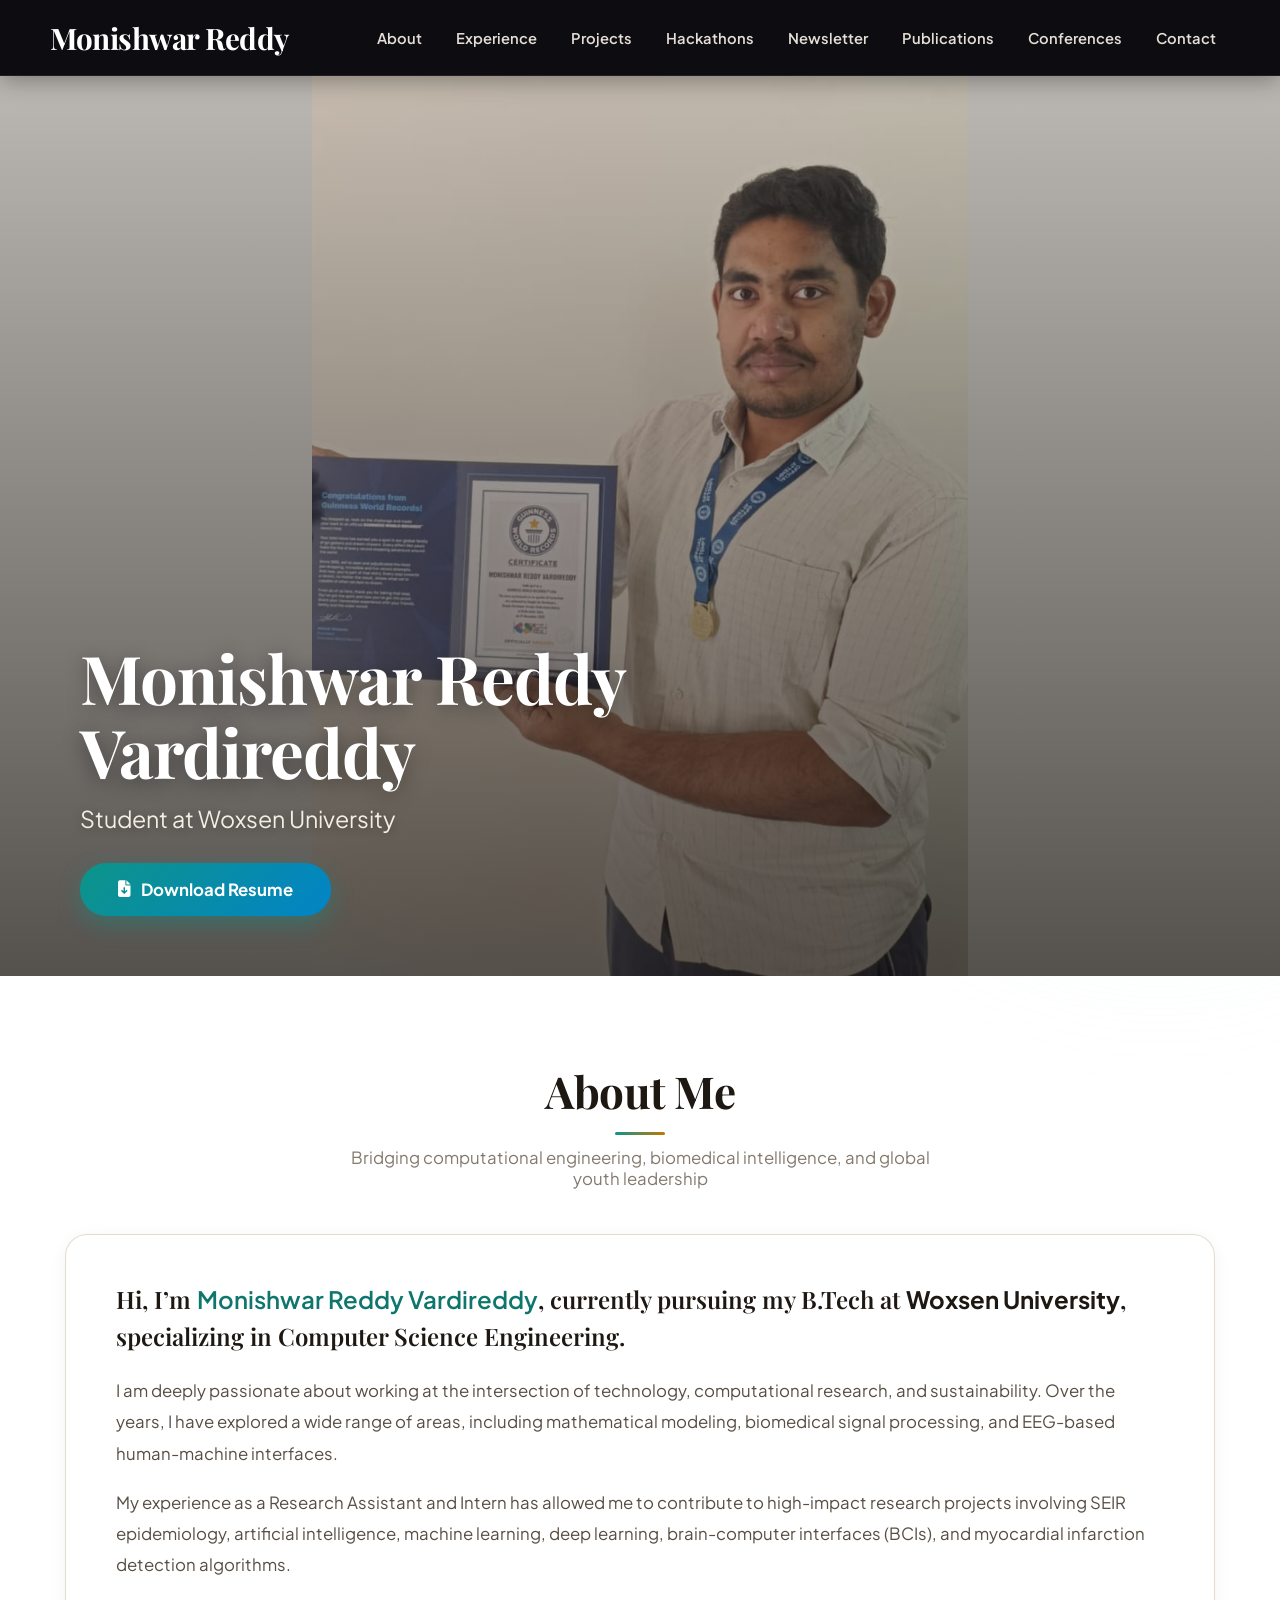
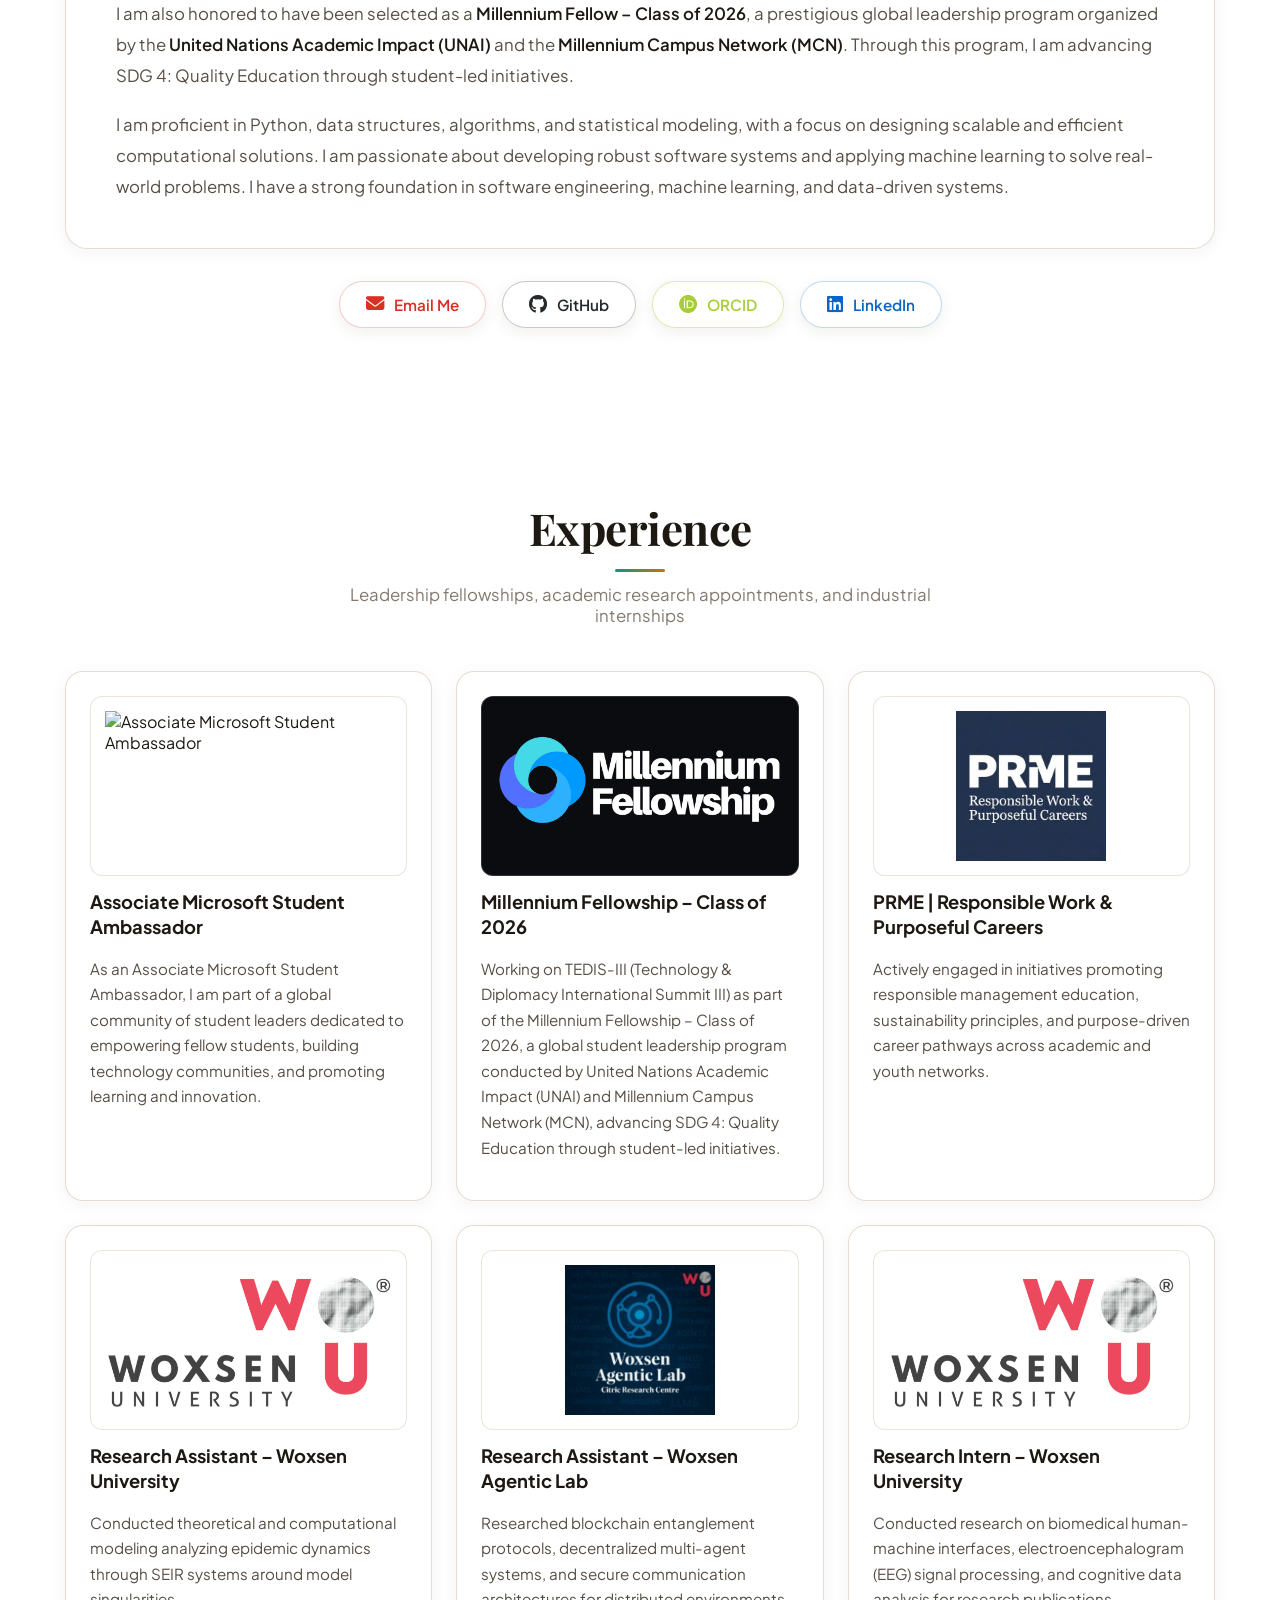
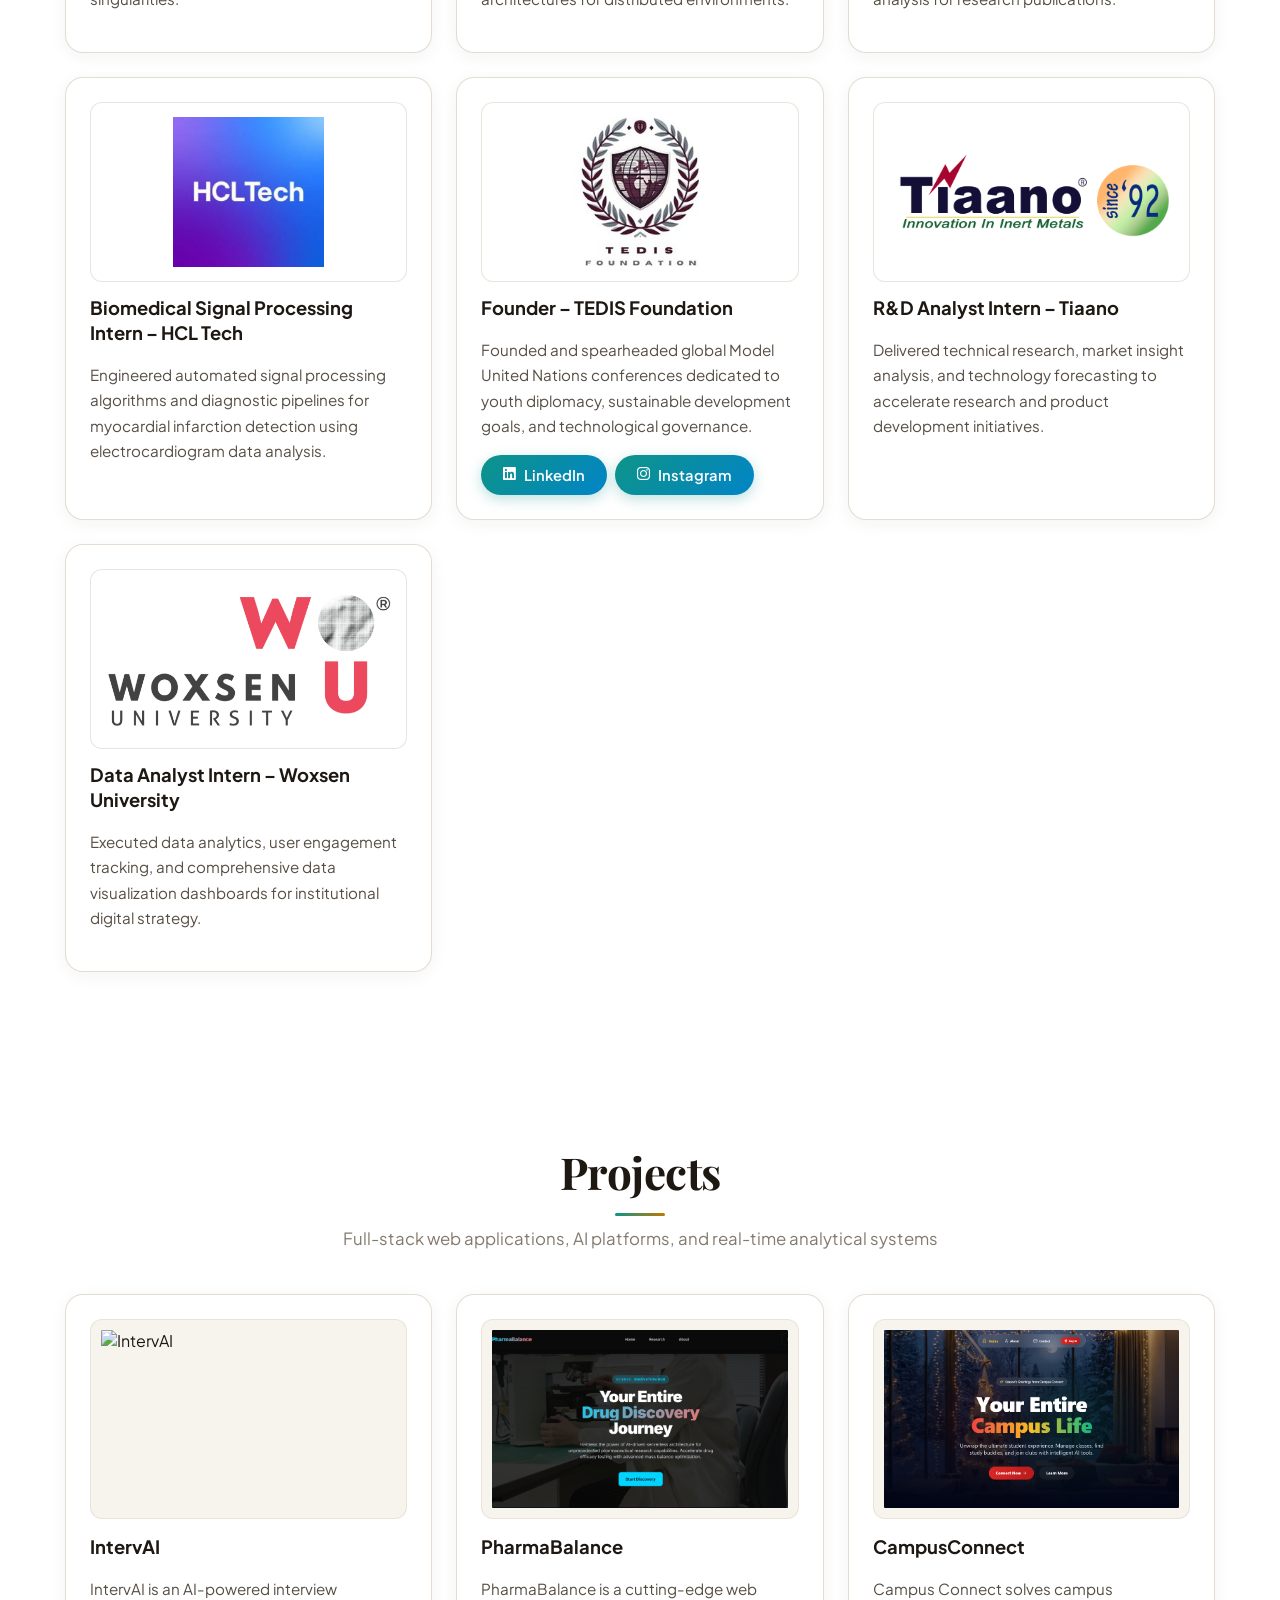
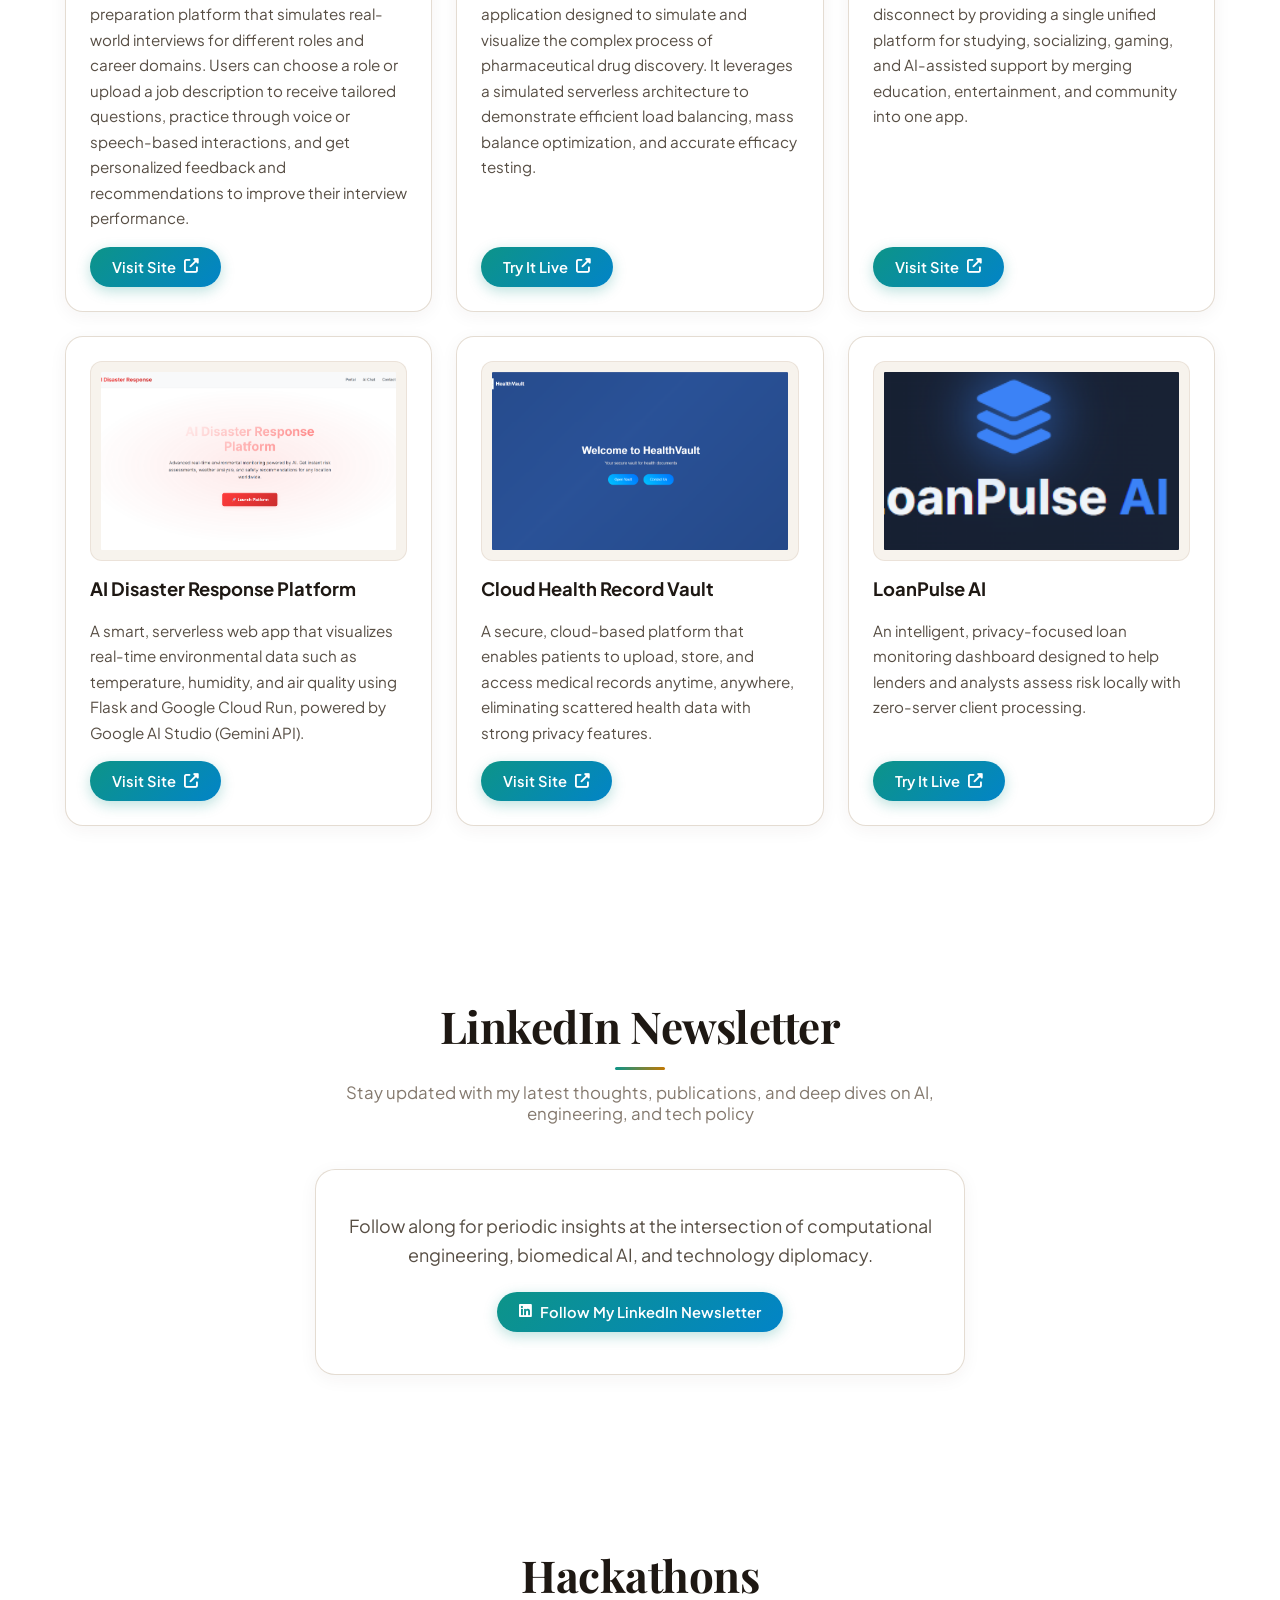
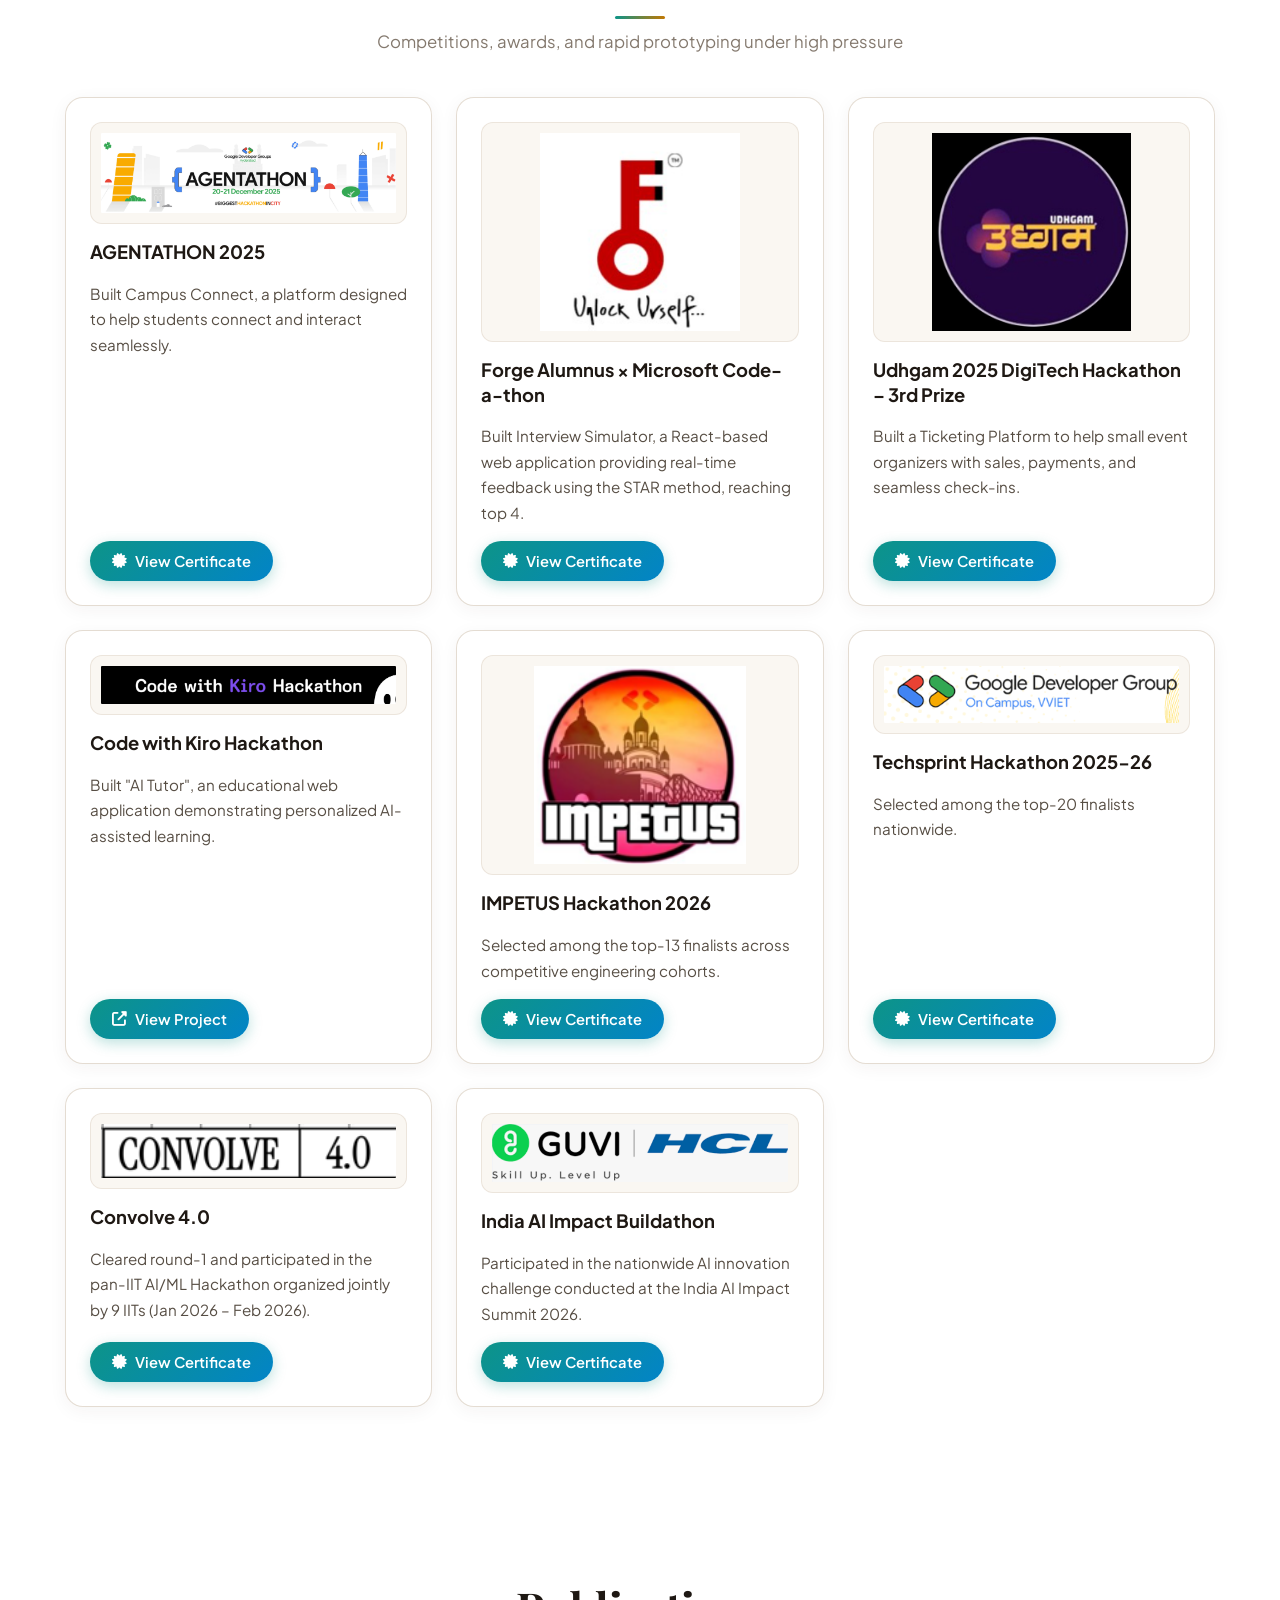
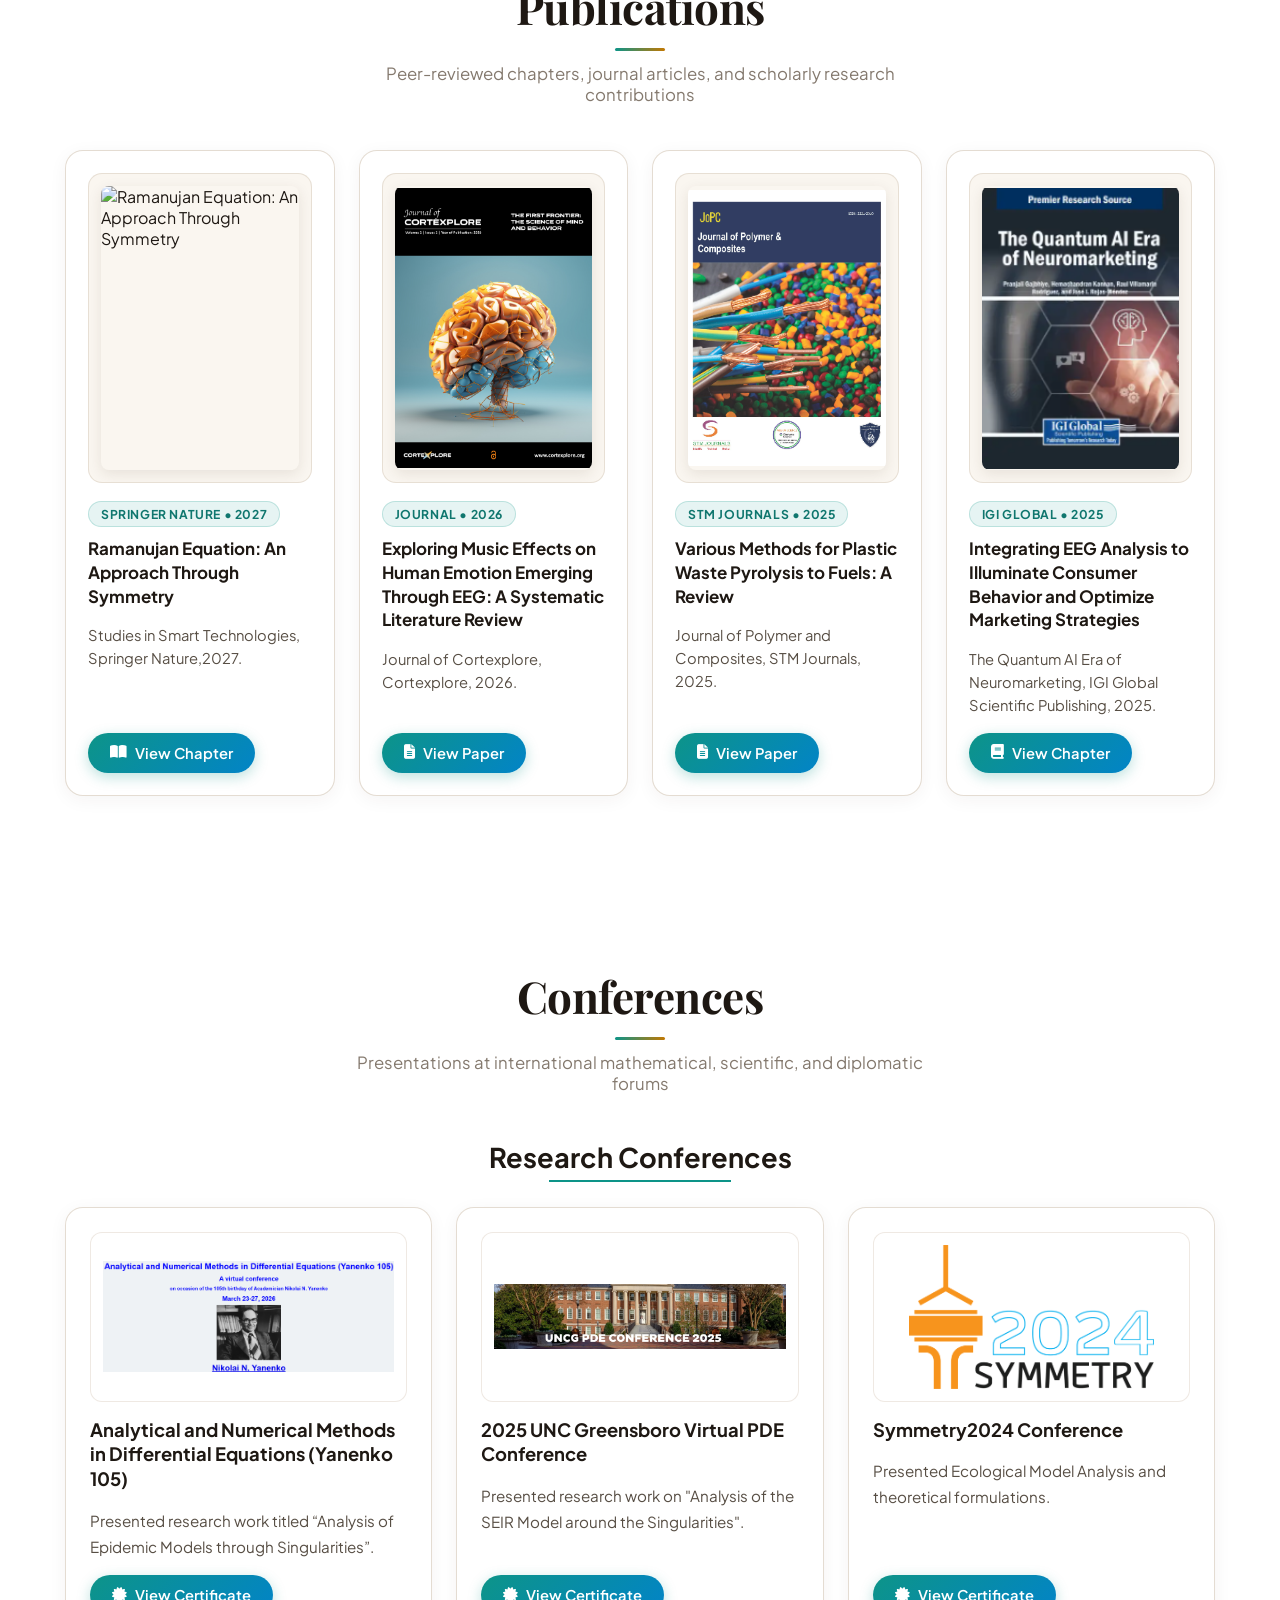
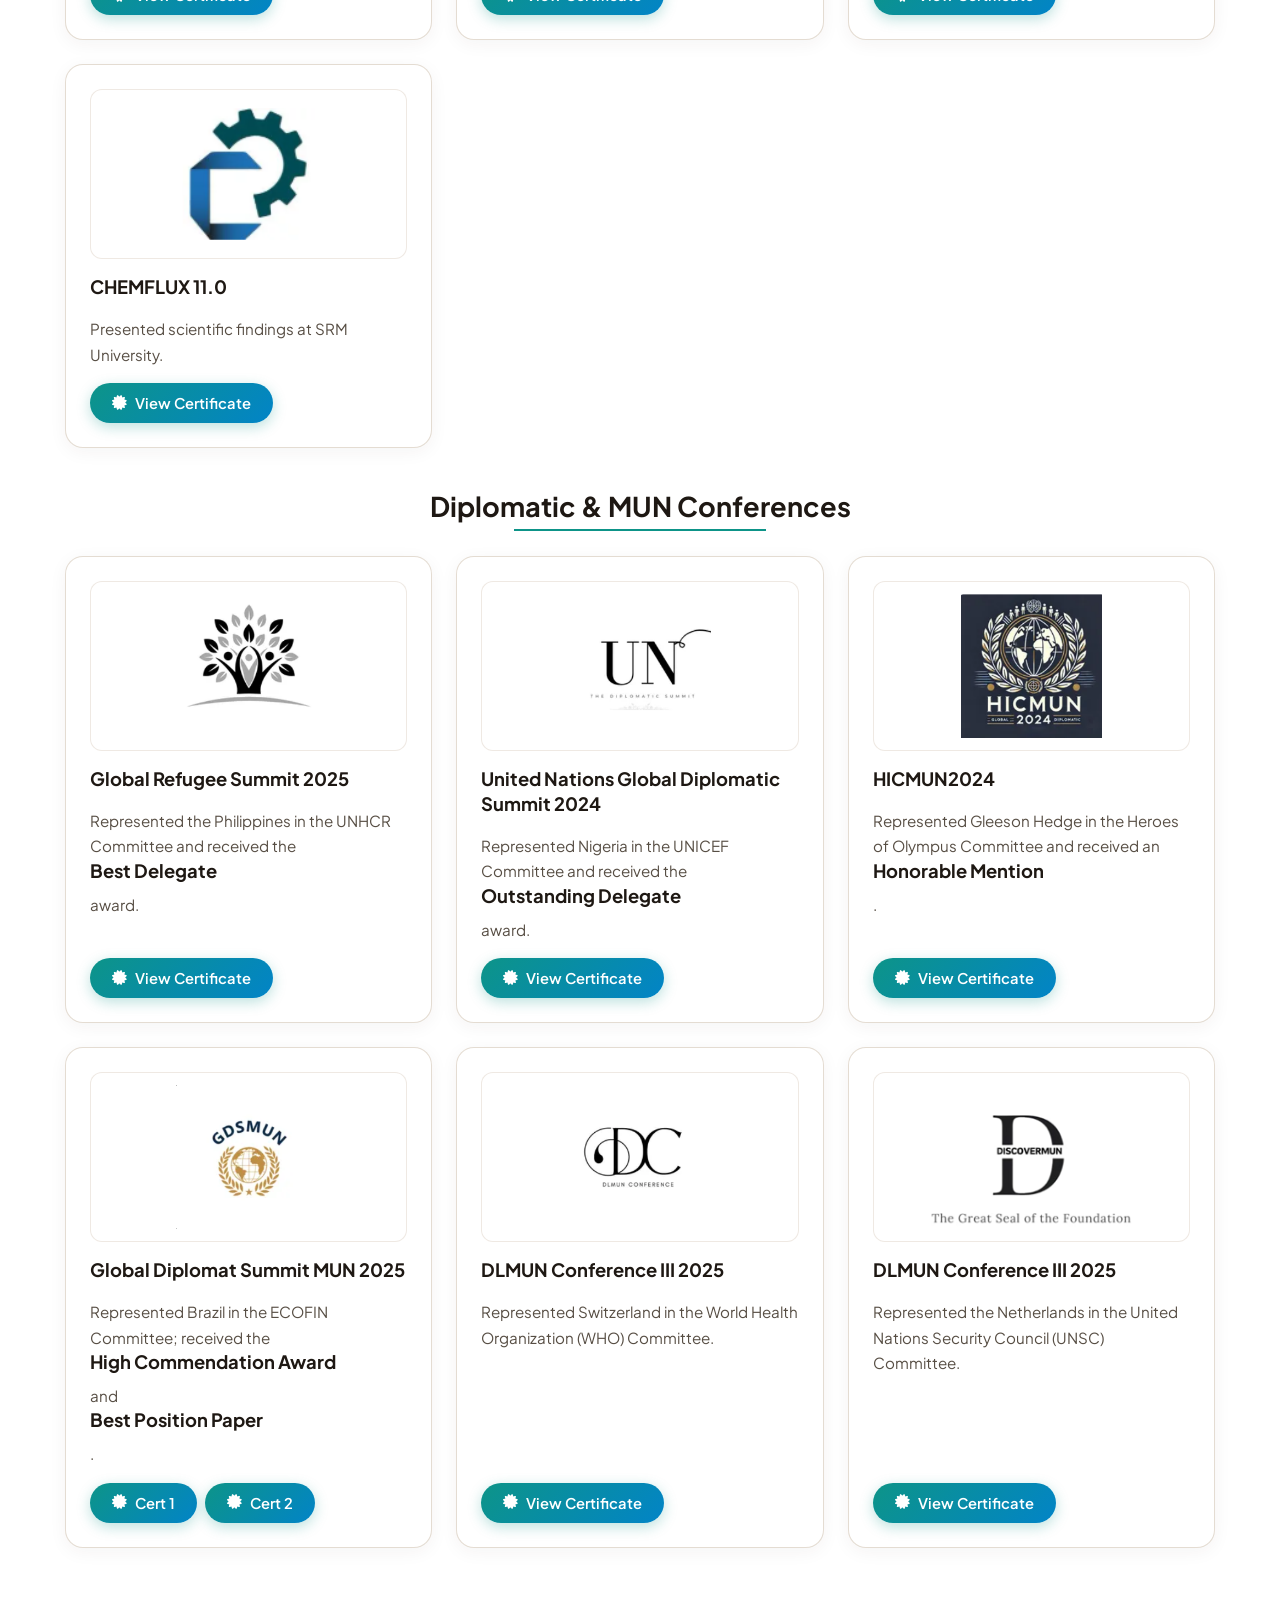
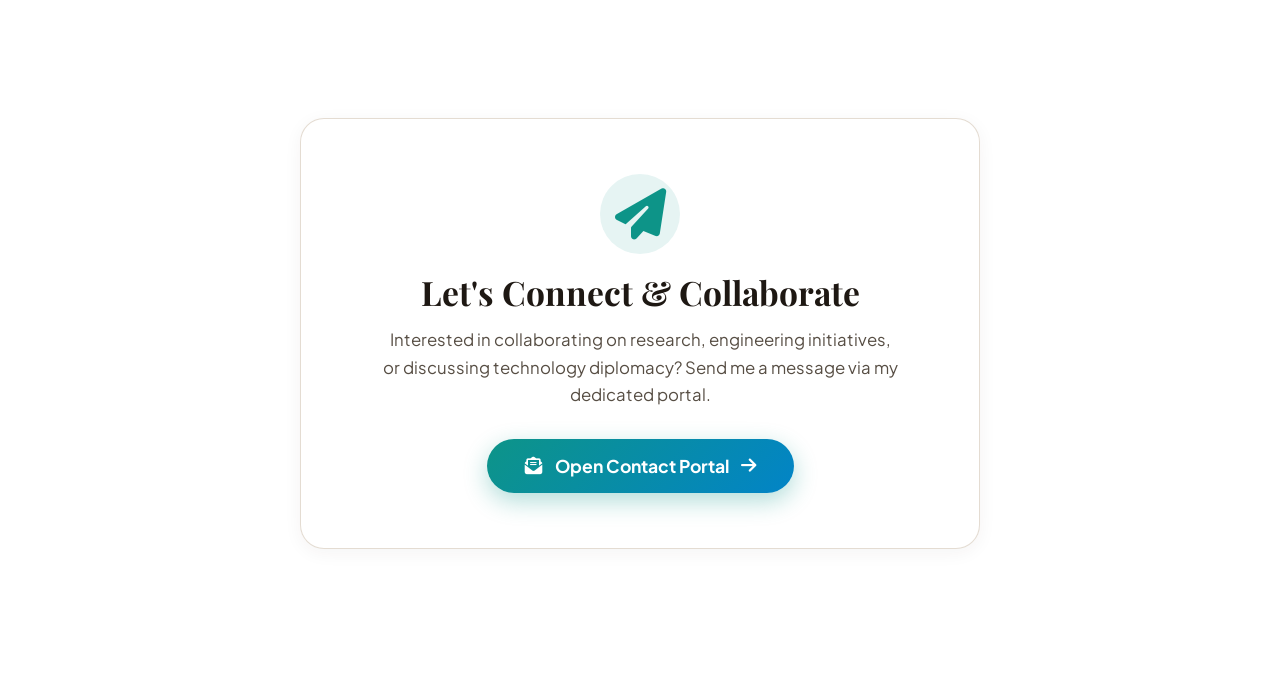
==== commit 14f04a16: "Update computer science specialization Co-authored-by: Copilot <223556219+Copilot@users.noreply.gith" ====
--- a/index.html
+++ b/index.html
@@ -899,7 +899,7 @@
     </div>
     <div class="about-card">
       <div class="about-lead">
-        Hi, I’m <span>Monishwar Reddy Vardireddy</span>, currently pursuing my B.Tech at <strong>Woxsen University</strong>, specializing in Computer Science.
+        Hi, I’m <span>Monishwar Reddy Vardireddy</span>, currently pursuing my B.Tech at <strong>Woxsen University</strong>, specializing in Computer Science Engineering.
       </div>
       <div class="about-body">
         <p>
